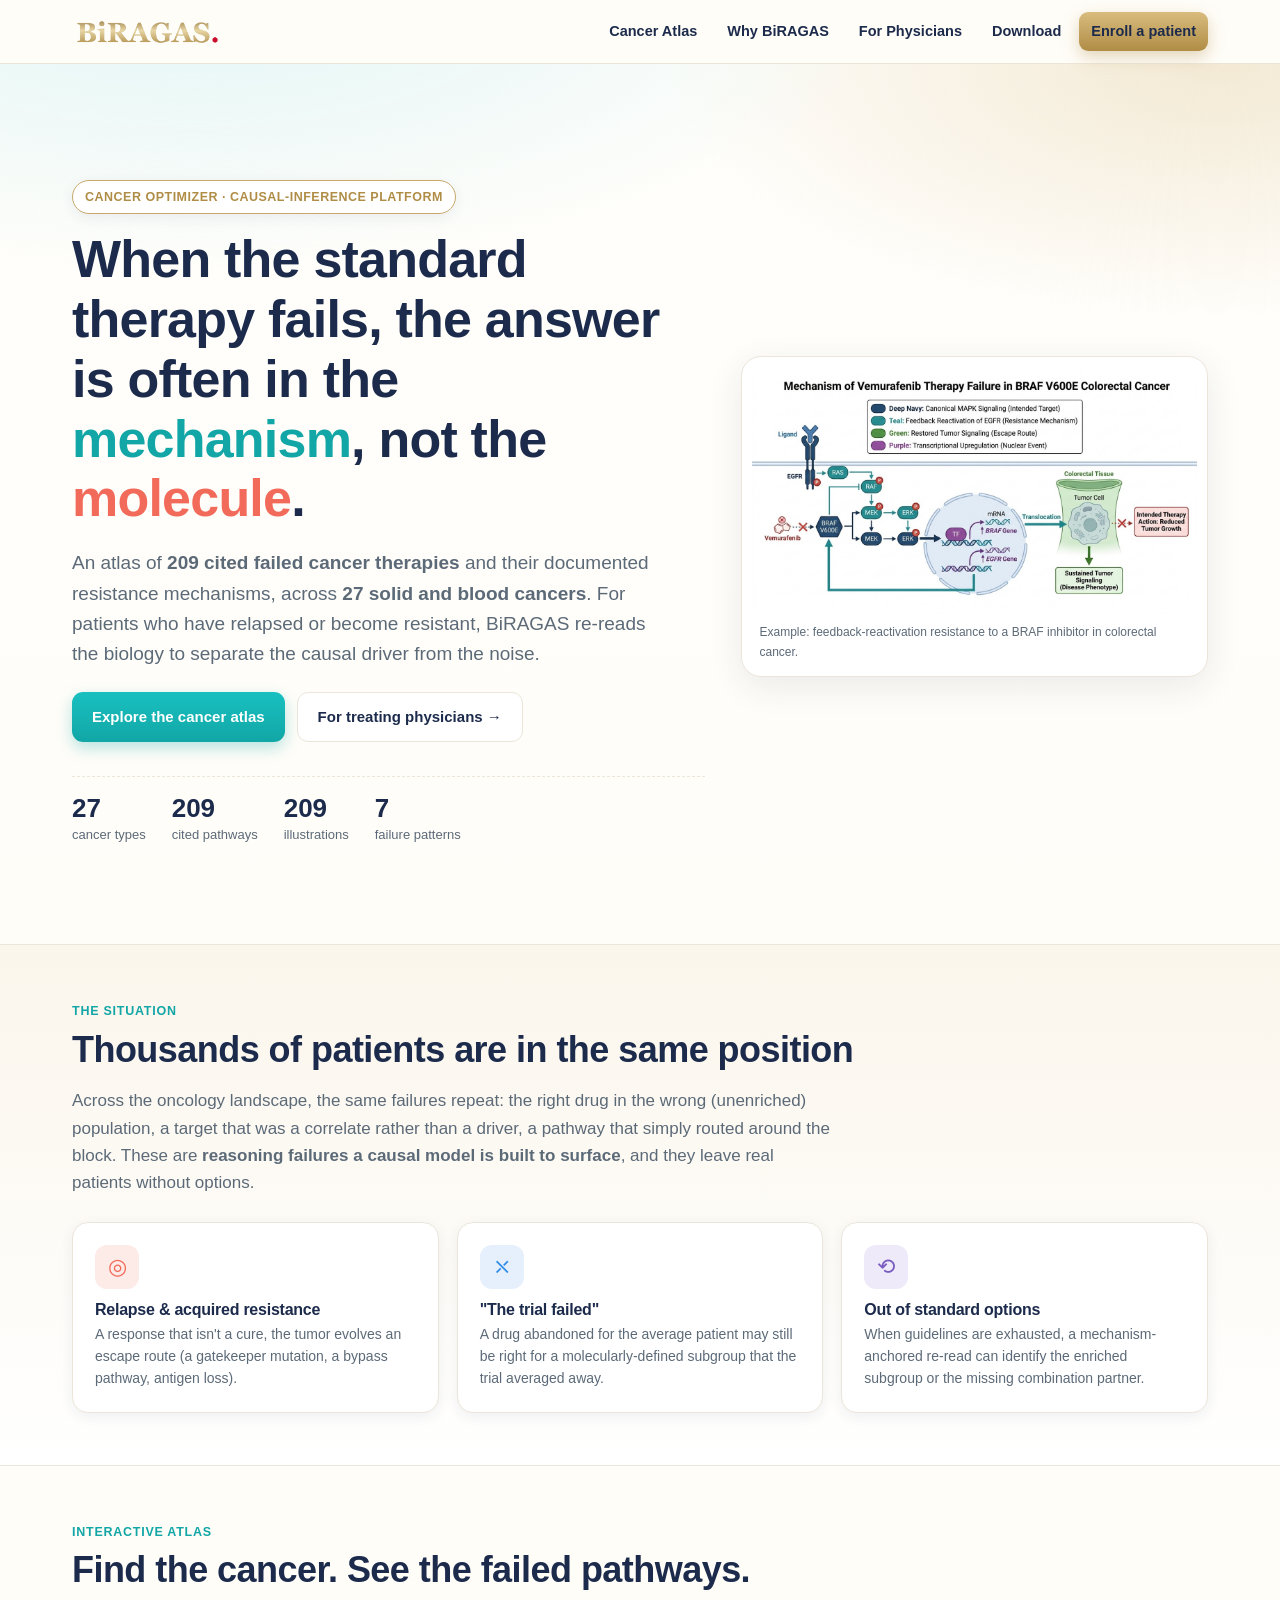
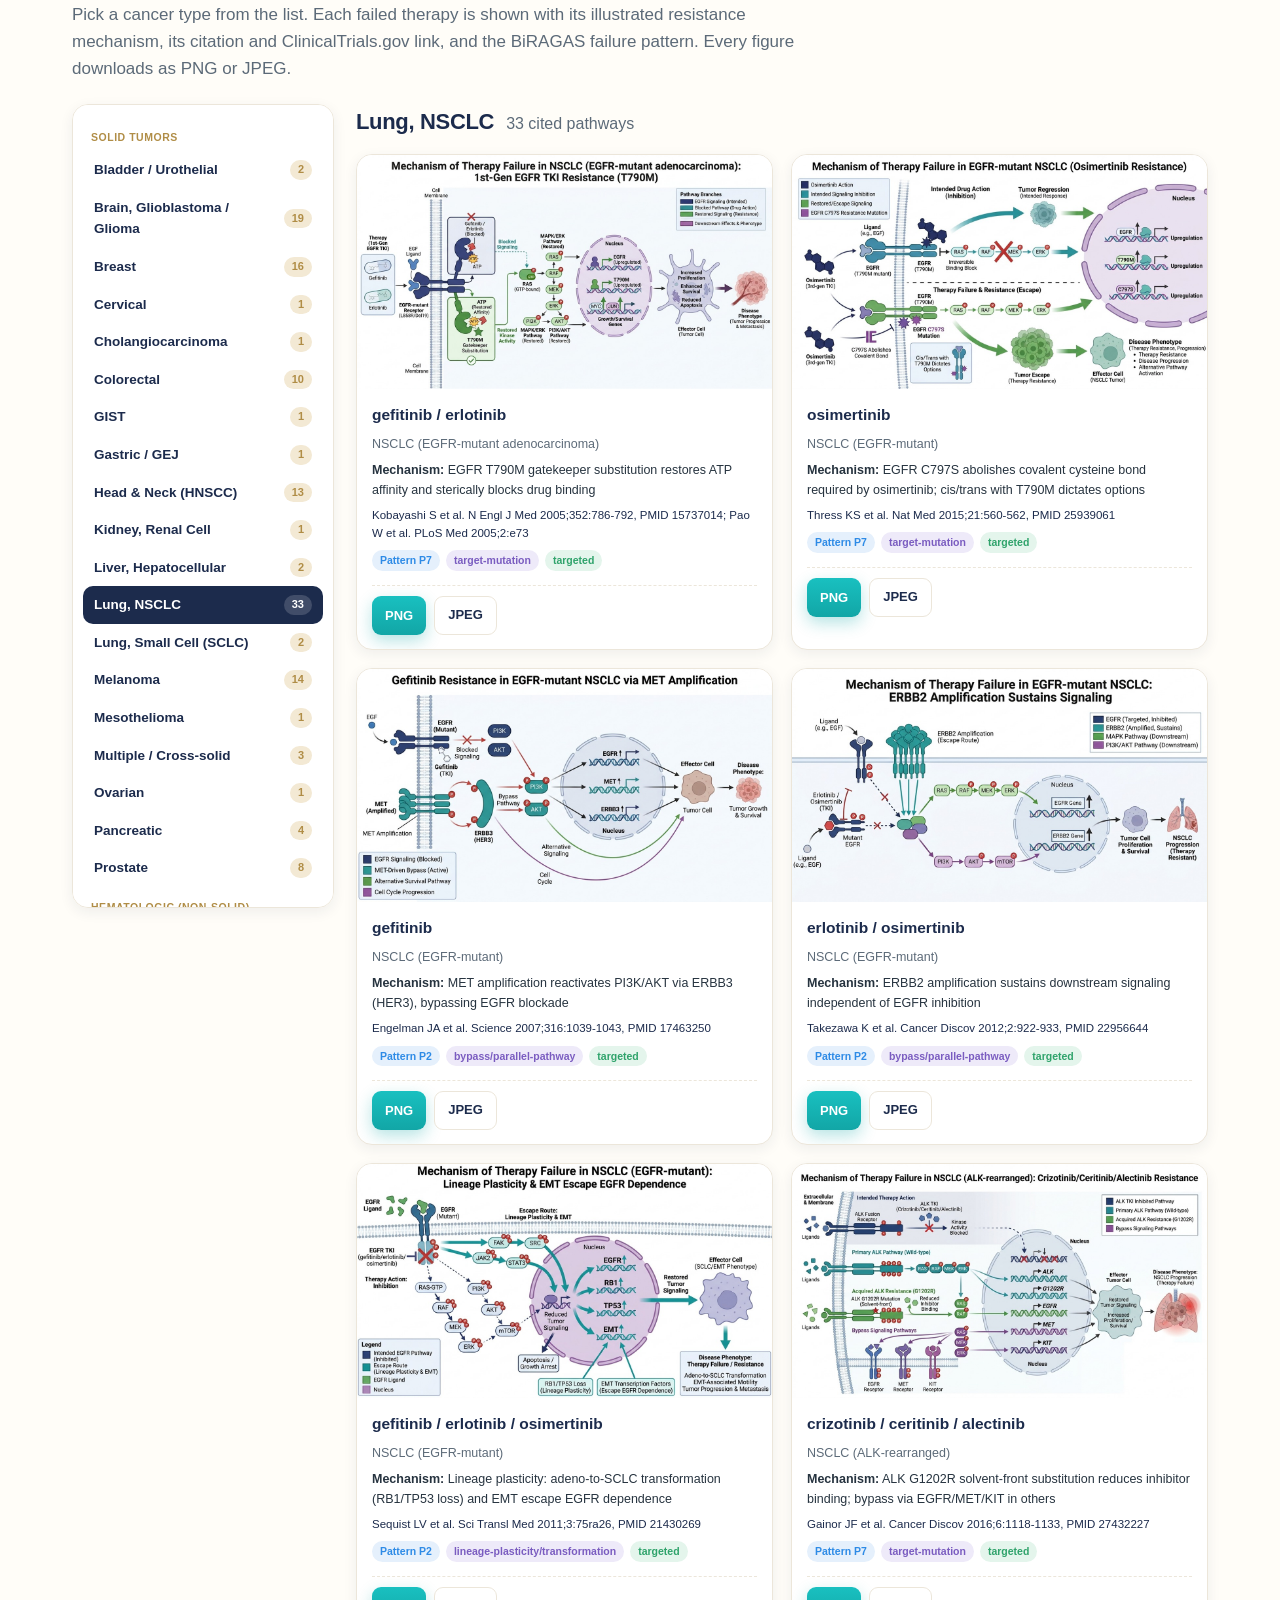
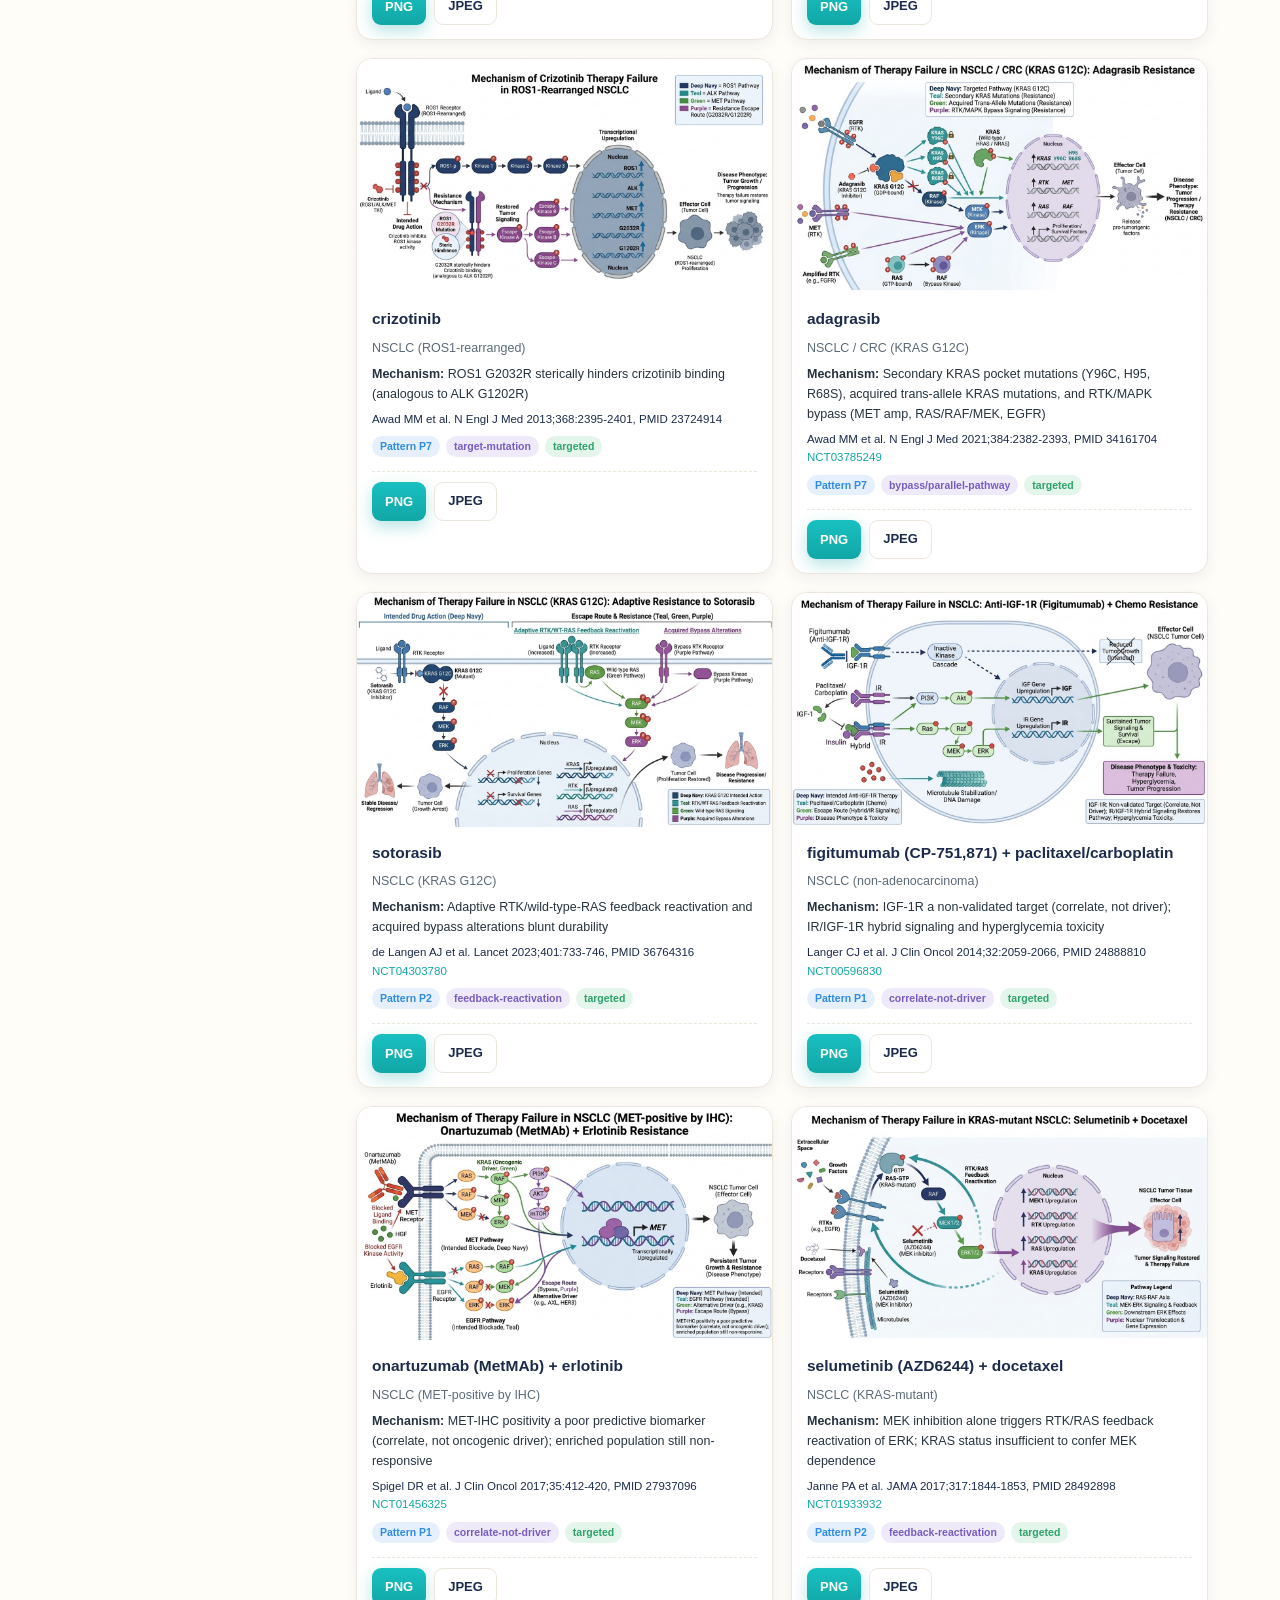
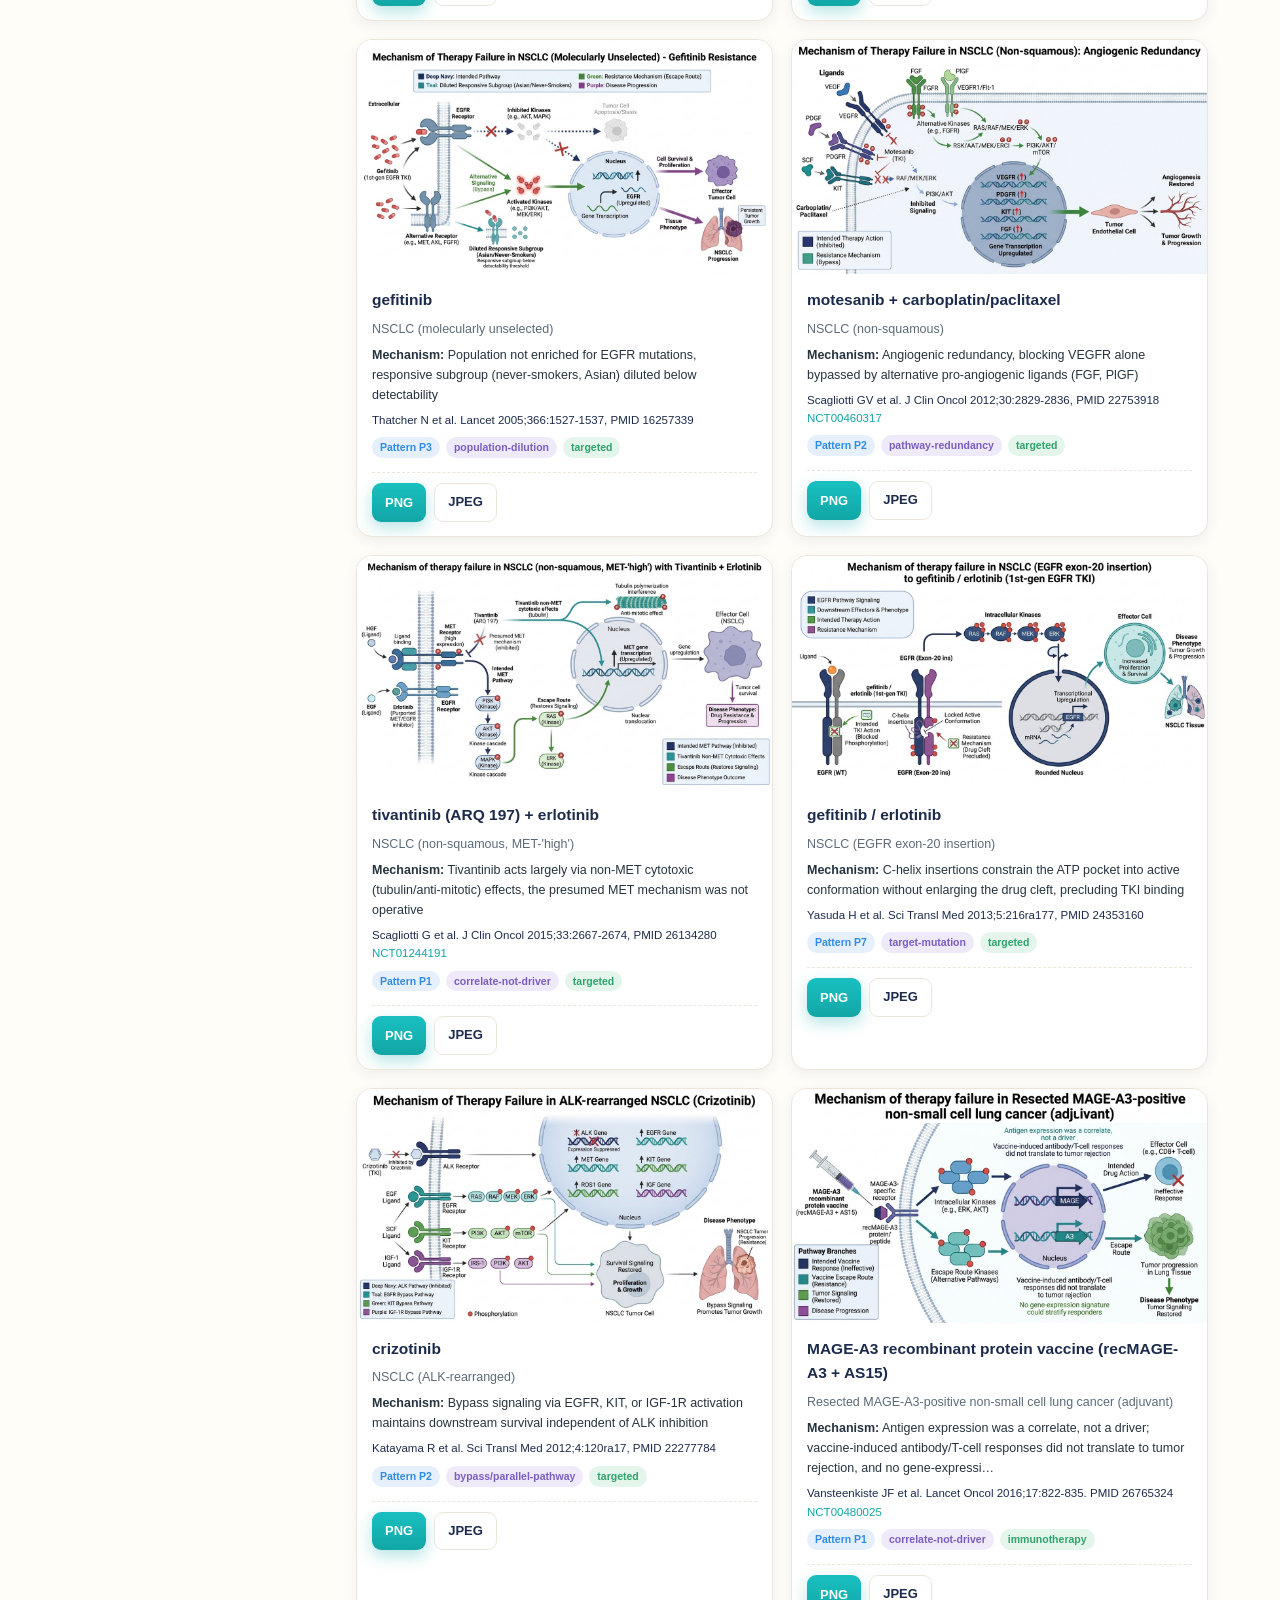
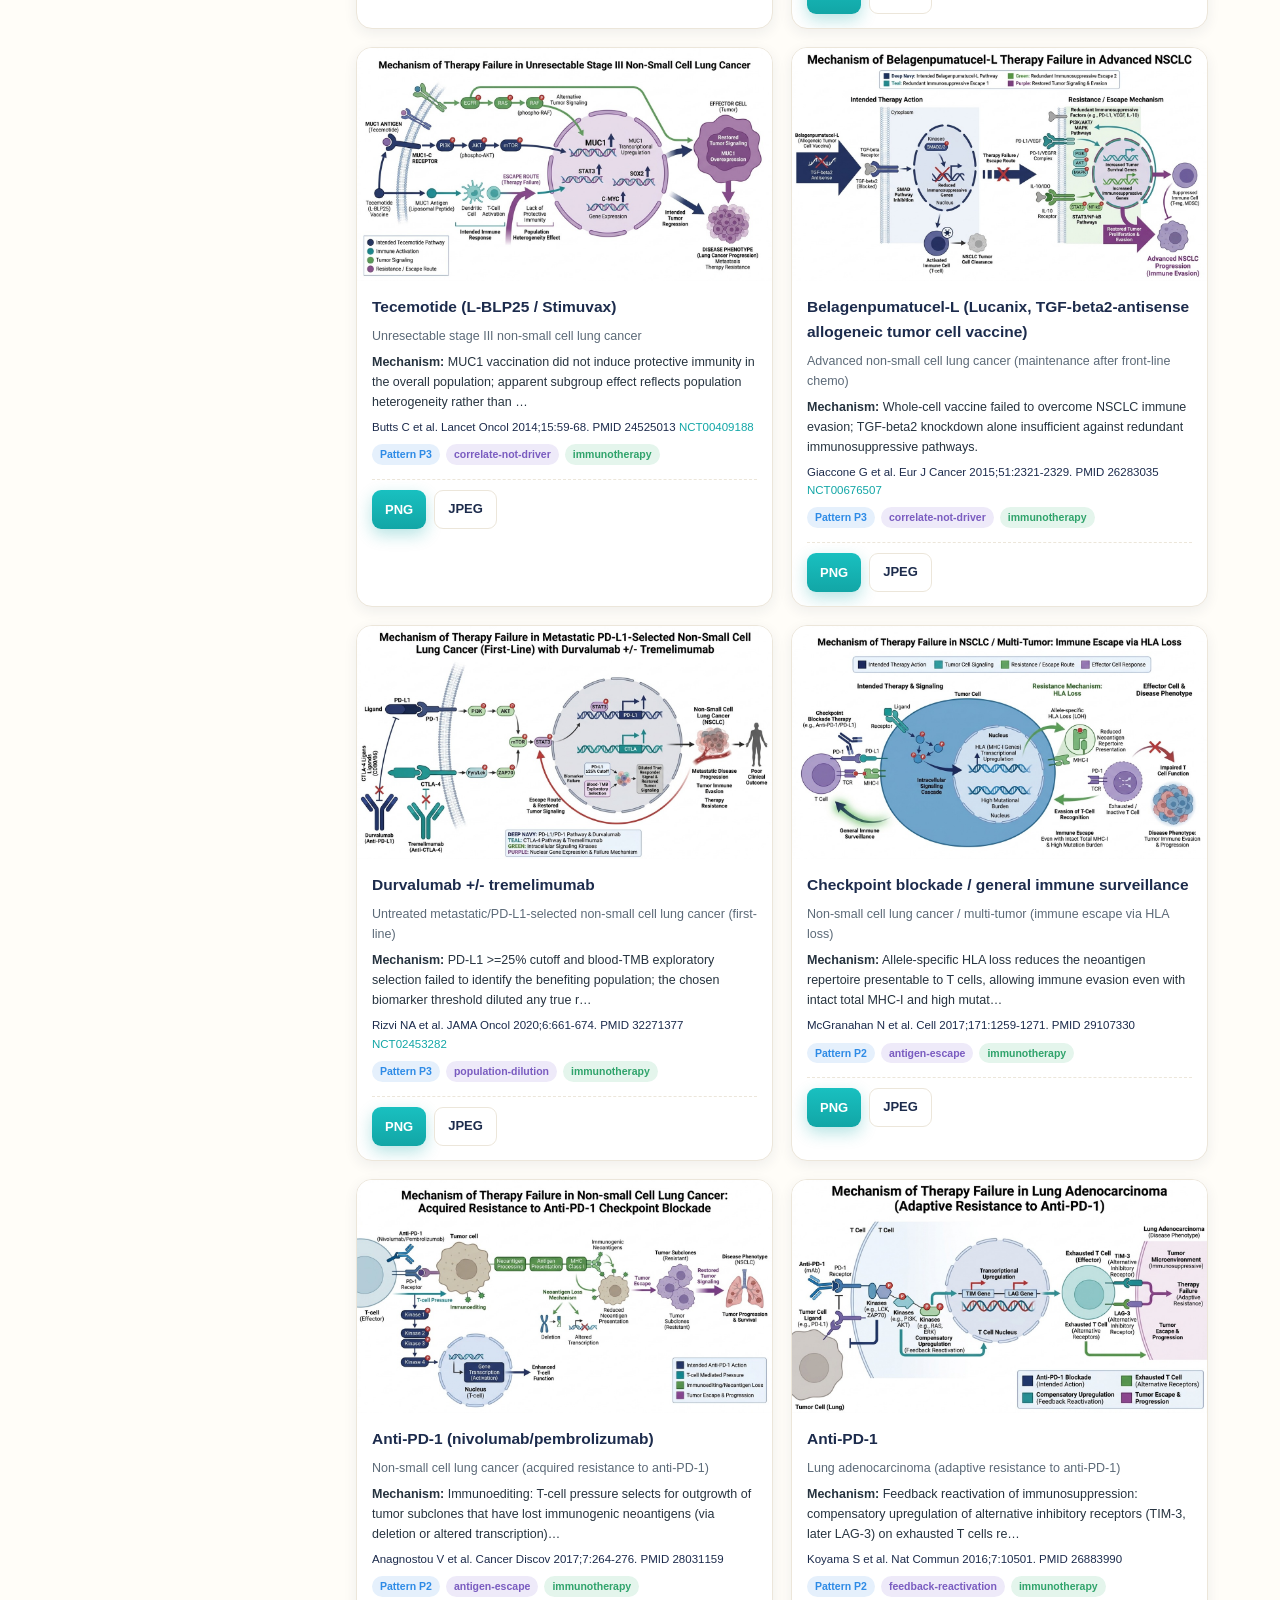
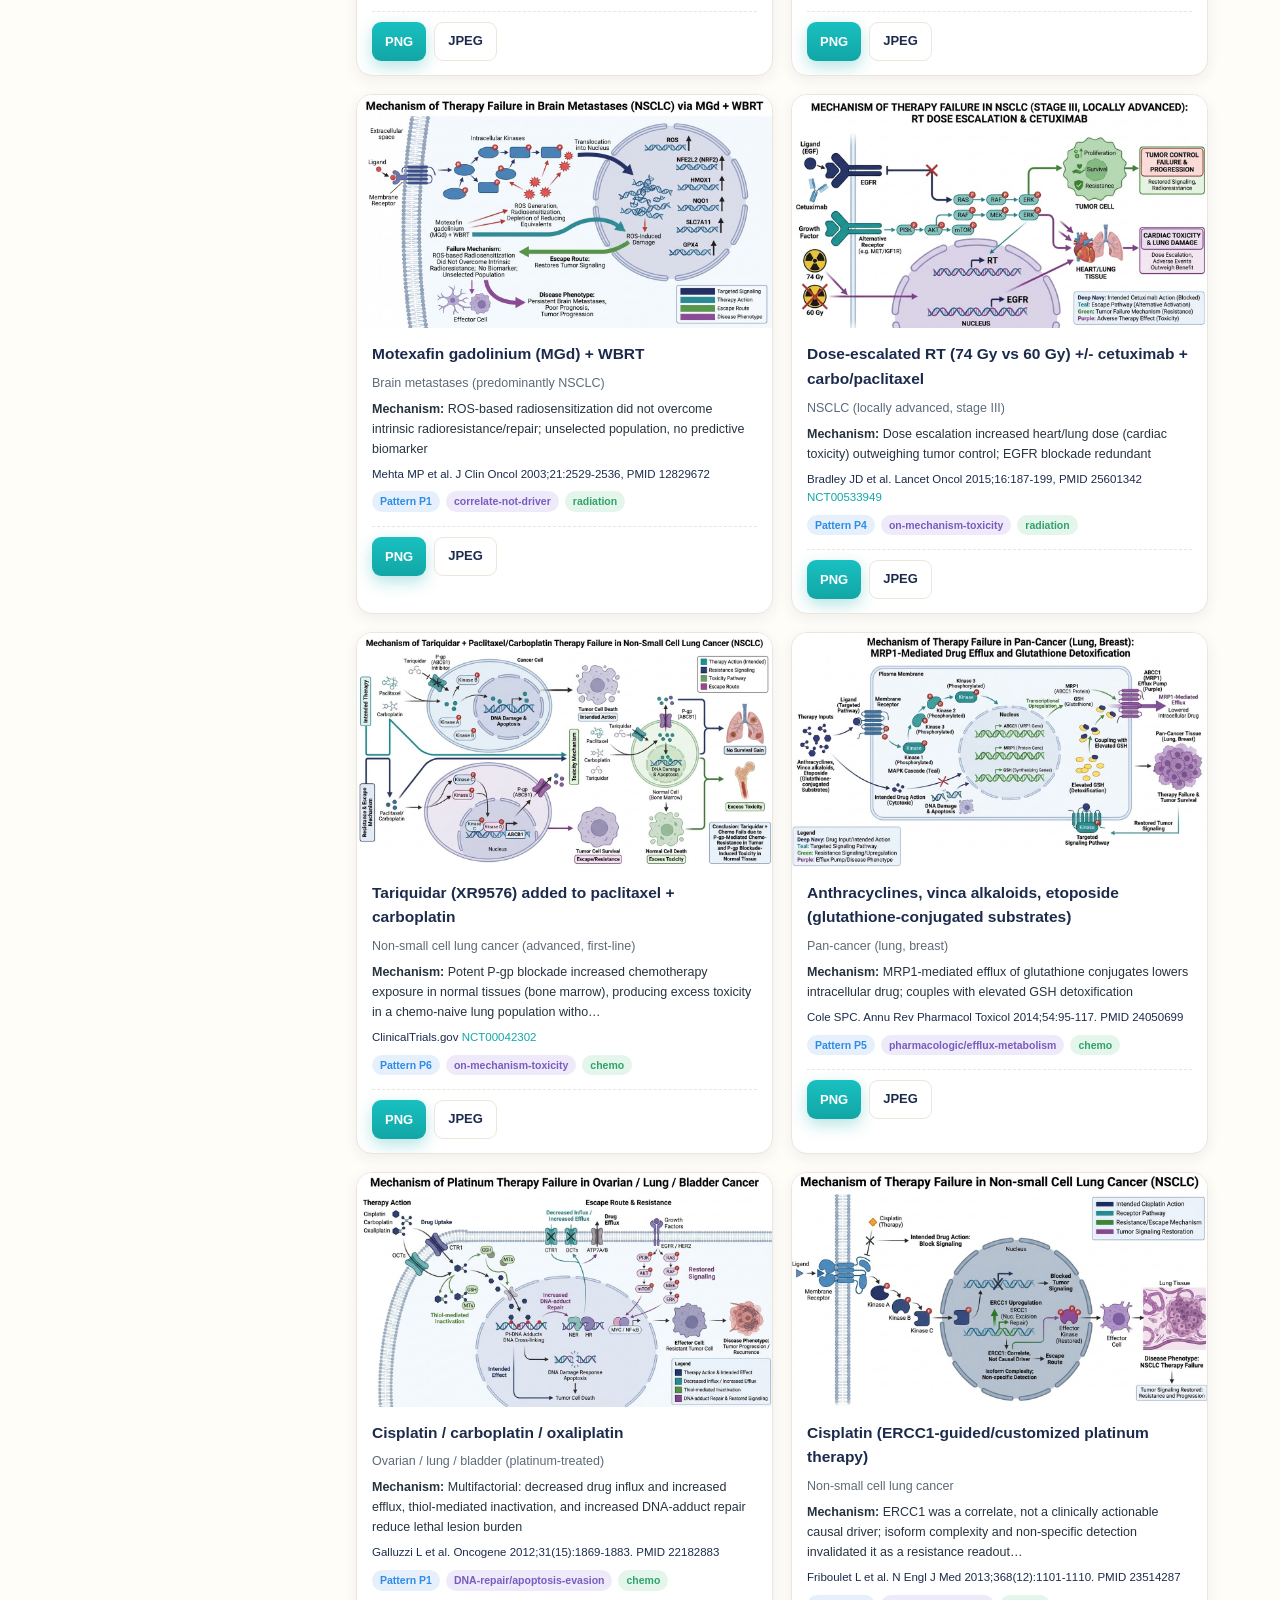
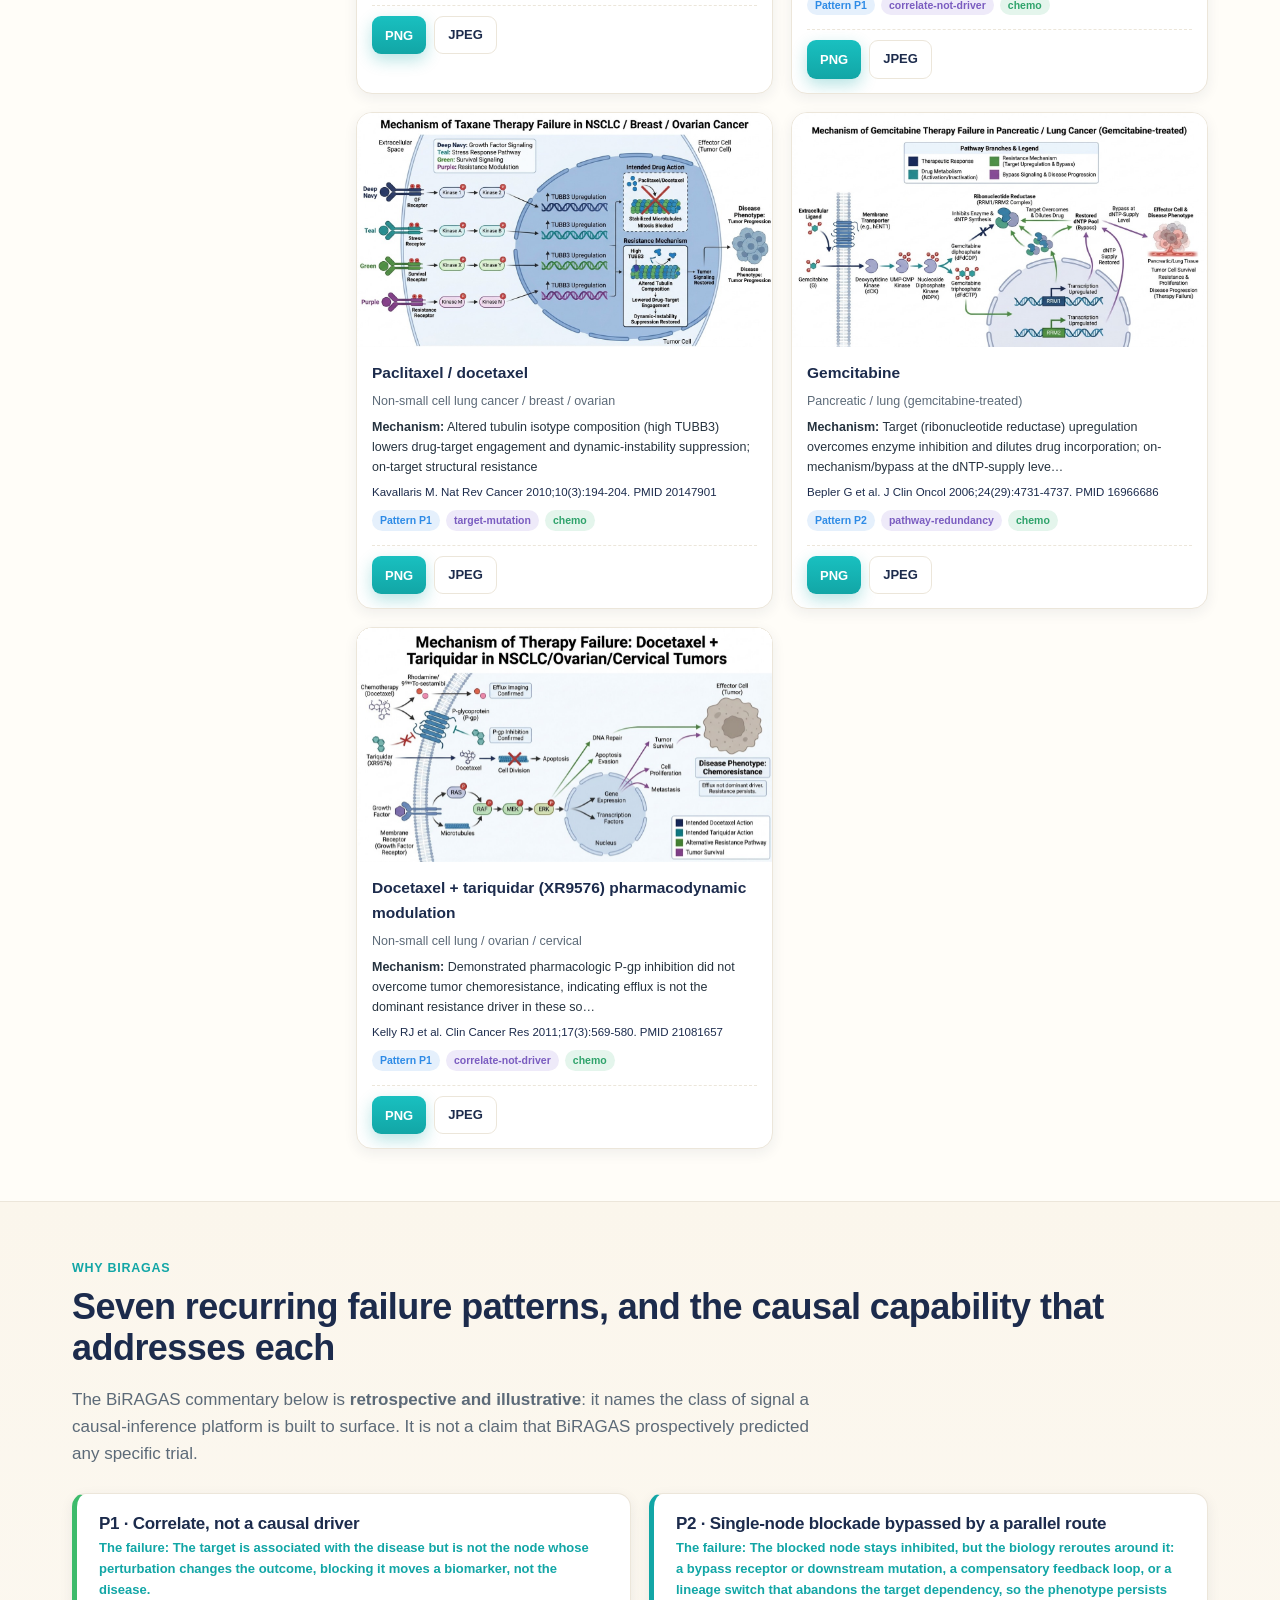
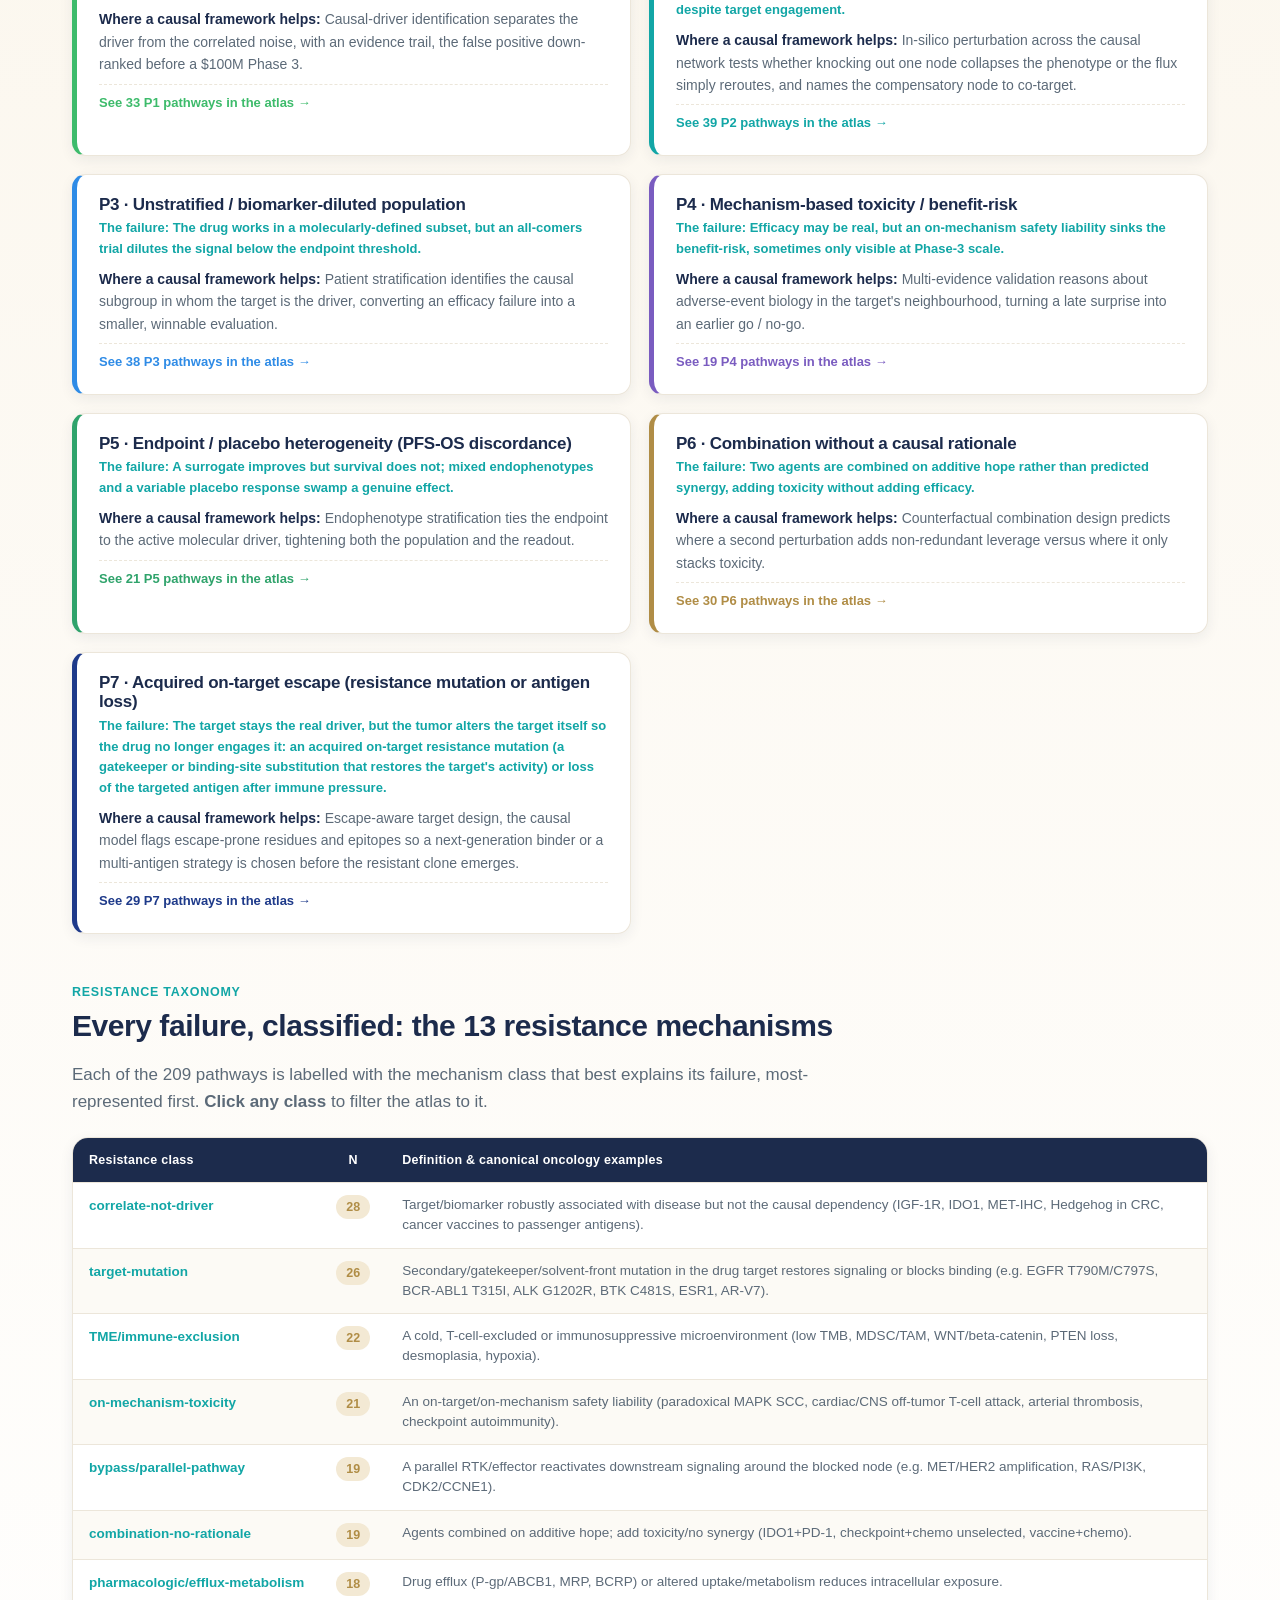
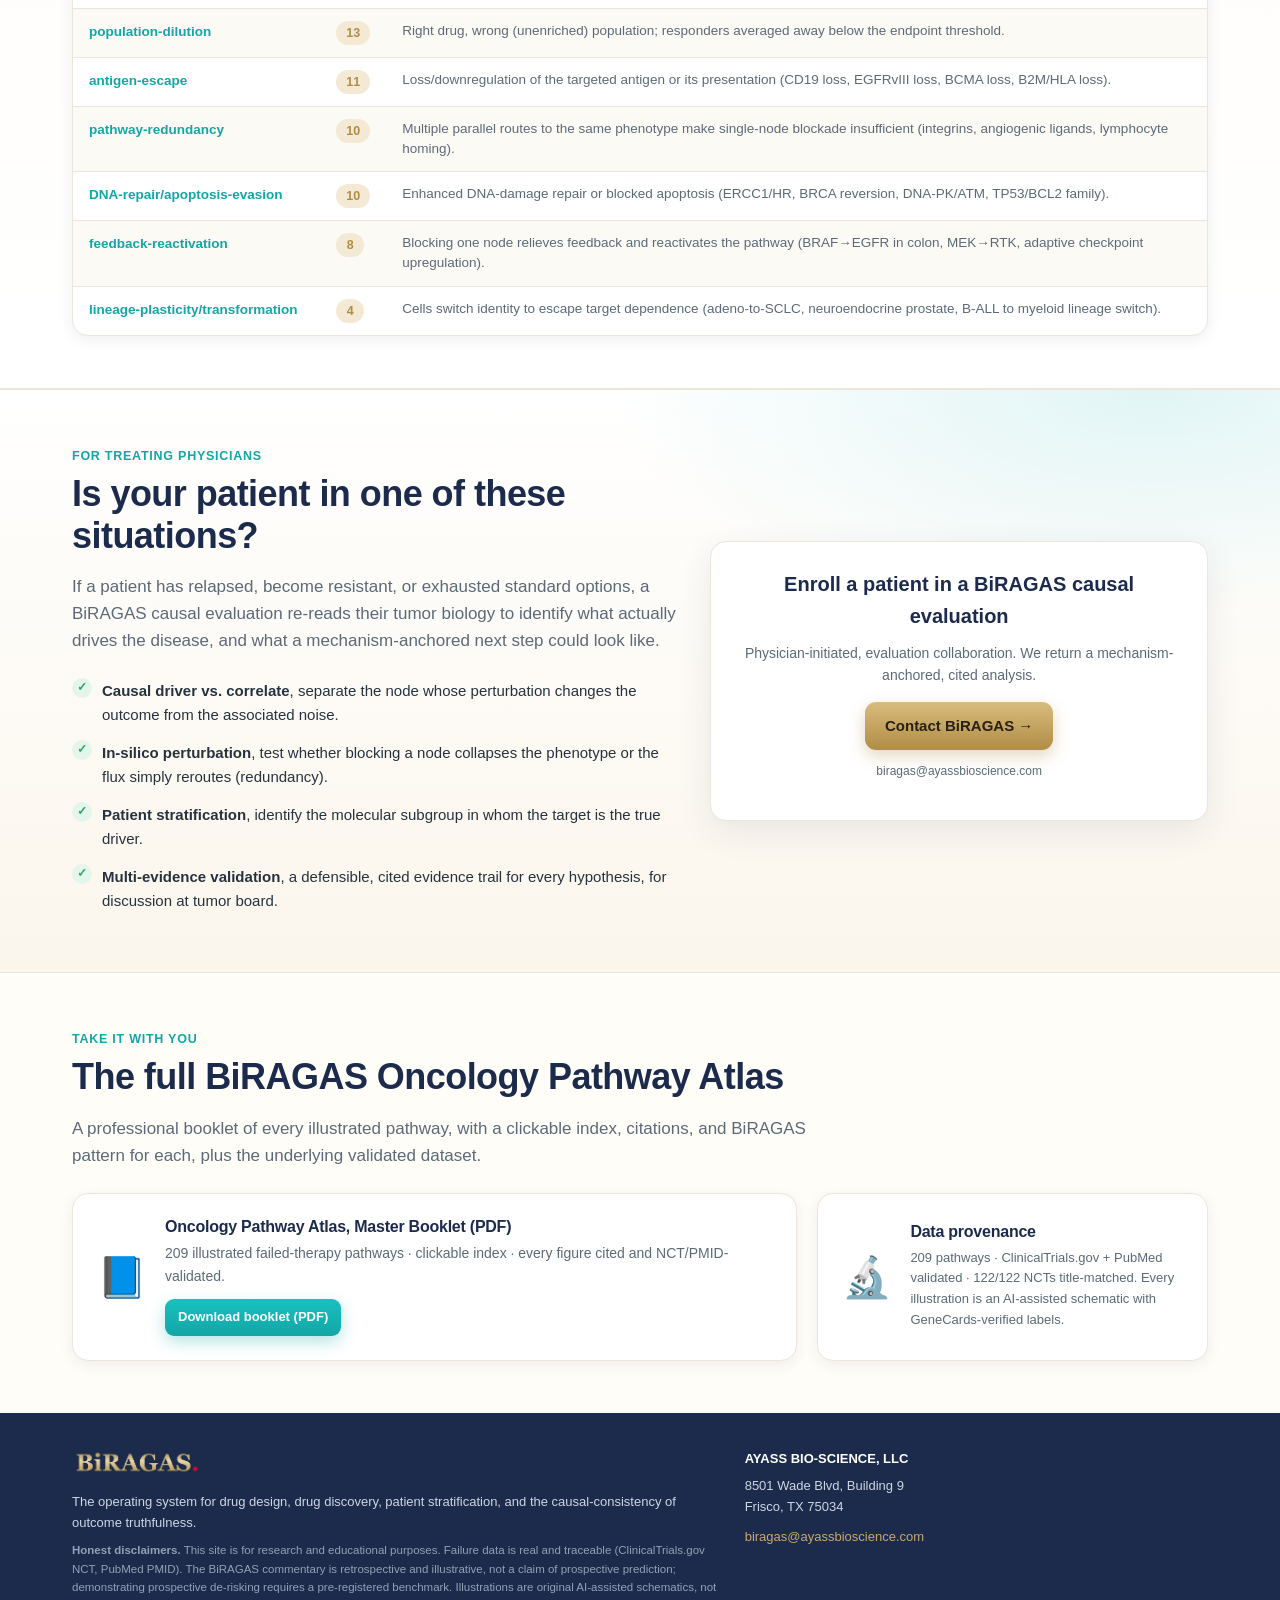
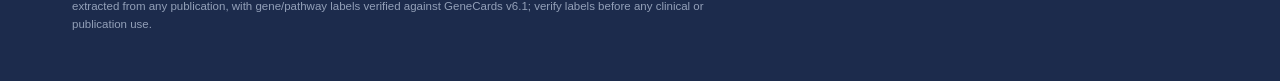
==== v2/index.html @ 274f6682 "v2: atlas copy 'on the left' -> 'from the list' (device-agnostic); v28 Co-Authored-By: Claude Opus 4" ====
<!doctype html>
<html lang="en">
<head>
<meta charset="utf-8">
<meta name="viewport" content="width=device-width, initial-scale=1">
<title>BiRAGAS Cancer Optimizer, Failed therapies, re-read by causal inference</title>
<meta name="description" content="An atlas of failed cancer therapies and their resistance mechanisms across 27 cancer types, and how the BiRAGAS causal-inference platform can help physicians re-read them for patients who have run out of options.">
<link rel="stylesheet" href="styles.css?v=28">
</head>
<body>

<header class="top">
  <div class="wrap">
    <a class="brand" href="#top" aria-label="BiRAGAS home">
      <img src="assets/biragas_wordmark_gold.png" alt="BiRAGAS">
    </a>
    <button class="navtoggle" id="navToggle" aria-label="Open menu" aria-expanded="false">☰</button>
    <nav class="links" id="navLinks">
      <a href="#atlas">Cancer Atlas</a>
      <a href="#why">Why BiRAGAS</a>
      <a href="#physicians">For Physicians</a>
      <a href="#download">Download</a>
      <a class="btn btn-gold btn-sm" href="#physicians">Enroll a patient</a>
    </nav>
  </div>
</header>

<a id="top"></a>
<section class="hero">
  <div class="wrap">
    <div>
      <span class="eyebrow">Cancer Optimizer · Causal-inference platform</span>
      <h1>When the standard therapy fails, the answer is often in the <span class="hl">mechanism</span>, not the <span class="hl2">molecule</span>.</h1>
      <p class="lead">An atlas of <b>209 cited failed cancer therapies</b> and their documented resistance mechanisms, across <b>27 solid and blood cancers</b>. For patients who have relapsed or become resistant, BiRAGAS re-reads the biology to separate the causal driver from the noise.</p>
      <div class="cta">
        <a class="btn btn-teal" href="#atlas">Explore the cancer atlas</a>
        <a class="btn btn-ghost" href="#physicians">For treating physicians →</a>
      </div>
      <div class="stats">
        <div class="s"><b>27</b><span>cancer types</span></div>
        <div class="s"><b>209</b><span>cited pathways</span></div>
        <div class="s"><b>209</b><span>illustrations</span></div>
        <div class="s"><b>7</b><span>failure patterns</span></div>
      </div>
    </div>
    <div class="art">
      <img id="heroFig" src="assets/figures/b11449d456b8.jpg" alt="Example resistance-mechanism figure">
      <div class="cap" id="heroCap">Example: feedback-reactivation resistance to a BRAF inhibitor in colorectal cancer.</div>
    </div>
  </div>
</section>

<section class="band">
  <div class="wrap">
    <span class="section-tag">The situation</span>
    <h2 class="title">Thousands of patients are in the same position</h2>
    <p class="lede">Across the oncology landscape, the same failures repeat: the right drug in the wrong (unenriched) population, a target that was a correlate rather than a driver, a pathway that simply routed around the block. These are <b>reasoning failures a causal model is built to surface</b>, and they leave real patients without options.</p>
    <div class="problem-grid">
      <div class="pcell"><div class="ic" style="background:var(--coral-soft);color:var(--coral)">◎</div><h4>Relapse & acquired resistance</h4><p style="color:var(--slate);font-size:14px;margin:0">A response that isn't a cure, the tumor evolves an escape route (a gatekeeper mutation, a bypass pathway, antigen loss).</p></div>
      <div class="pcell"><div class="ic" style="background:var(--sky-soft);color:var(--sky)">⤬</div><h4>"The trial failed"</h4><p style="color:var(--slate);font-size:14px;margin:0">A drug abandoned for the average patient may still be right for a molecularly-defined subgroup that the trial averaged away.</p></div>
      <div class="pcell"><div class="ic" style="background:var(--violet-soft);color:var(--violet)">⟲</div><h4>Out of standard options</h4><p style="color:var(--slate);font-size:14px;margin:0">When guidelines are exhausted, a mechanism-anchored re-read can identify the enriched subgroup or the missing combination partner.</p></div>
    </div>
  </div>
</section>

<section id="atlas">
  <div class="wrap">
    <div class="atlas-head">
      <div>
        <span class="section-tag">Interactive atlas</span>
        <h2 class="title">Find the cancer. See the failed pathways.</h2>
        <p class="lede" style="margin:0">Pick a cancer type from the list. Each failed therapy is shown with its illustrated resistance mechanism, its citation and ClinicalTrials.gov link, and the BiRAGAS failure pattern. Every figure downloads as PNG or JPEG.</p>
      </div>
    </div>
    <div class="atlas">
      <aside class="side" id="side"></aside>
      <div class="main-pane" id="main"></div>
    </div>
  </div>
</section>

<section id="why" class="band">
  <div class="wrap">
    <span class="section-tag">Why BiRAGAS</span>
    <h2 class="title">Seven recurring failure patterns, and the causal capability that addresses each</h2>
    <p class="lede">The BiRAGAS commentary below is <b>retrospective and illustrative</b>: it names the class of signal a causal-inference platform is built to surface. It is not a claim that BiRAGAS prospectively predicted any specific trial.</p>
    <div class="pattern-grid" id="patterns"></div>

    <div style="margin-top:44px">
      <span class="section-tag">Resistance taxonomy</span>
      <h2 class="title" style="font-size:clamp(22px,2.8vw,30px)">Every failure, classified: the 13 resistance mechanisms</h2>
      <p class="lede">Each of the 209 pathways is labelled with the mechanism class that best explains its failure, most-represented first. <b>Click any class</b> to filter the atlas to it.</p>
      <div class="tax-wrap">
        <table class="tax"><thead><tr><th>Resistance class</th><th>N</th><th>Definition &amp; canonical oncology examples</th></tr></thead>
          <tbody id="tax"></tbody>
        </table>
      </div>
    </div>
  </div>
</section>

<section id="physicians" class="cta-band">
  <div class="wrap cta-grid">
    <div>
      <span class="section-tag">For treating physicians</span>
      <h2 class="title">Is your patient in one of these situations?</h2>
      <p class="lede">If a patient has relapsed, become resistant, or exhausted standard options, a BiRAGAS causal evaluation re-reads their tumor biology to identify what actually drives the disease, and what a mechanism-anchored next step could look like.</p>
      <ul>
        <li><b>Causal driver vs. correlate</b>, separate the node whose perturbation changes the outcome from the associated noise.</li>
        <li><b>In-silico perturbation</b>, test whether blocking a node collapses the phenotype or the flux simply reroutes (redundancy).</li>
        <li><b>Patient stratification</b>, identify the molecular subgroup in whom the target is the true driver.</li>
        <li><b>Multi-evidence validation</b>, a defensible, cited evidence trail for every hypothesis, for discussion at tumor board.</li>
      </ul>
    </div>
    <div class="cta-box">
      <div class="big">Enroll a patient in a BiRAGAS causal evaluation</div>
      <p style="color:var(--slate);font-size:14px;margin:10px 0 16px">Physician-initiated, evaluation collaboration. We return a mechanism-anchored, cited analysis.</p>
      <a class="btn btn-gold" href="mailto:biragas@ayassbioscience.com?subject=BiRAGAS%20Causal%20Evaluation%20-%20Patient%20Referral">Contact BiRAGAS →</a>
      <p style="color:var(--slate);font-size:12px;margin-top:12px">biragas@ayassbioscience.com</p>
    </div>
  </div>
</section>

<section id="download">
  <div class="wrap">
    <span class="section-tag">Take it with you</span>
    <h2 class="title">The full BiRAGAS Oncology Pathway Atlas</h2>
    <p class="lede">A professional booklet of every illustrated pathway, with a clickable index, citations, and BiRAGAS pattern for each, plus the underlying validated dataset.</p>
    <div class="dl-grid">
      <div class="dl-card">
        <div class="ic">📘</div>
        <div>
          <h4 style="margin:0">Oncology Pathway Atlas, Master Booklet (PDF)</h4>
          <p style="color:var(--slate);font-size:14px;margin:6px 0 12px">209 illustrated failed-therapy pathways · clickable index · every figure cited and NCT/PMID-validated.</p>
          <a class="btn btn-teal btn-sm" href="assets/BiRAGAS_Oncology_Pathway_Atlas.pdf?v=28" download>Download booklet (PDF)</a>
        </div>
      </div>
      <div class="dl-card">
        <div class="ic">🔬</div>
        <div>
          <h4 style="margin:0">Data provenance</h4>
          <p style="color:var(--slate);font-size:13px;margin:6px 0 0">209 pathways · ClinicalTrials.gov + PubMed validated · 122/122 NCTs title-matched. Every illustration is an AI-assisted schematic with GeneCards-verified labels.</p>
        </div>
      </div>
    </div>
  </div>
</section>

<footer>
  <div class="wrap">
    <div>
      <a class="brand" href="#top"><img src="assets/biragas_wordmark_gold.png" alt="BiRAGAS" style="height:26px"></a>
      <p style="margin:10px 0 0">The operating system for drug design, drug discovery, patient stratification, and the causal-consistency of outcome truthfulness.</p>
      <p class="disc"><b>Honest disclaimers.</b> This site is for research and educational purposes. Failure data is real and traceable (ClinicalTrials.gov NCT, PubMed PMID). The BiRAGAS commentary is retrospective and illustrative, not a claim of prospective prediction; demonstrating prospective de-risking requires a pre-registered benchmark. Illustrations are original AI-assisted schematics, not extracted from any publication, with gene/pathway labels verified against GeneCards v6.1; verify labels before any clinical or publication use.</p>
    </div>
    <div>
      <p style="color:#fff;font-weight:700;margin:0 0 6px">AYASS BIO-SCIENCE, LLC</p>
      <p style="margin:0">8501 Wade Blvd, Building 9<br>Frisco, TX 75034</p>
      <p style="margin:10px 0 0"><a href="mailto:biragas@ayassbioscience.com">biragas@ayassbioscience.com</a></p>
    </div>
  </div>
</footer>

<div id="toast" class="toast hidden"></div>
<script src="app.js?v=28"></script>
</body>
</html>
---- v2/styles.css ----
/* BiRAGAS Cancer Optimizer v2 - bright, physician & patient facing */
:root{
  --gold:#C9A96A; --gold-deep:#B08D46; --gold-soft:#F3E9D4; --red:#E23A48;
  --navy:#1C2B4C; --ink:#26333f; --slate:#5c6a78; --line:#ece6da;
  --bg:#FFFDF8; --card:#ffffff; --cream:#FBF6EC;
  --teal:#12A6A6; --teal-soft:#E1F5F5; --coral:#F26A5A; --coral-soft:#FDEBE7;
  --violet:#7A5CC0; --violet-soft:#EEEAF9; --green:#2FA36B; --green-soft:#E4F5EC;
  --sky:#2E8BE6; --sky-soft:#E5F0FC;
  --shadow:0 10px 34px rgba(28,43,76,.09); --shadow-sm:0 4px 14px rgba(28,43,76,.07);
  --radius:16px;
}
*{box-sizing:border-box}
html{scroll-behavior:smooth}
body{margin:0;font-family:-apple-system,BlinkMacSystemFont,"Segoe UI",Inter,Roboto,Helvetica,Arial,sans-serif;
  color:var(--ink);background:var(--bg);line-height:1.6;-webkit-font-smoothing:antialiased}
a{color:var(--teal);text-decoration:none} a:hover{text-decoration:underline}
h1,h2,h3,h4{color:var(--navy);line-height:1.15;margin:.2em 0;letter-spacing:-.015em}
img{max-width:100%}
.wrap{max-width:1180px;margin:0 auto;padding:0 22px}
.btn{display:inline-flex;align-items:center;gap:8px;border:none;border-radius:11px;padding:12px 20px;font-weight:700;
  font-size:15px;cursor:pointer;text-decoration:none;transition:.15s}
.btn:hover{text-decoration:none;transform:translateY(-1px)}
.btn-gold{background:linear-gradient(180deg,#D9BC7E,var(--gold-deep));color:#2a2110;box-shadow:0 6px 16px rgba(176,141,70,.35)}
.btn-teal{background:linear-gradient(180deg,#19c0c0,var(--teal));color:#fff;box-shadow:0 6px 16px rgba(18,166,166,.3)}
.btn-ghost{background:#fff;border:1.5px solid var(--line);color:var(--navy)}
.btn-ghost:hover{border-color:var(--gold)}
.btn-sm{padding:8px 13px;font-size:13px;border-radius:9px}

/* header */
header.top{position:sticky;top:0;z-index:50;background:rgba(255,253,248,.92);backdrop-filter:blur(10px);
  border-bottom:1px solid var(--line)}
.top .wrap{display:flex;align-items:center;justify-content:space-between;gap:18px;padding:12px 22px}
.brand{display:inline-flex;align-items:flex-end;gap:3px}
.brand img{height:30px;display:block}
.brand .dot{width:9px;height:9px;border-radius:50%;background:var(--red);margin-bottom:5px}
nav.links{display:flex;align-items:center;gap:6px;flex-wrap:wrap}
nav.links a{color:var(--navy);font-size:14.5px;font-weight:600;padding:8px 12px;border-radius:9px}
nav.links a:hover{background:var(--gold-soft);text-decoration:none}
.navtoggle{display:none;align-items:center;justify-content:center;width:44px;height:44px;flex:0 0 auto;
  background:#fff;border:1.5px solid var(--line);border-radius:11px;color:var(--navy);font-size:22px;line-height:1;cursor:pointer}
.navtoggle:hover{border-color:var(--gold)}
/* keep sticky header from covering anchored sections */
section[id],a#top,#main{scroll-margin-top:80px}

/* hero */
.hero{position:relative;overflow:hidden;
  background:radial-gradient(1200px 500px at 15% -10%,var(--teal-soft),transparent 60%),
             radial-gradient(1000px 460px at 95% 0%,var(--gold-soft),transparent 55%),
             linear-gradient(180deg,#FFFEFB,var(--bg))}
.hero .wrap{padding:64px 22px 40px;display:grid;grid-template-columns:1.15fr .85fr;gap:36px;align-items:center}
.hero .eyebrow{display:inline-block;background:#fff;border:1px solid var(--gold);color:var(--gold-deep);
  font-weight:700;font-size:12.5px;letter-spacing:.04em;text-transform:uppercase;padding:6px 12px;border-radius:999px;box-shadow:var(--shadow-sm)}
.hero h1{font-size:clamp(32px,4.6vw,52px);margin:16px 0 10px}
.hero h1 .hl{color:var(--teal)} .hero h1 .hl2{color:var(--coral)}
.hero p.lead{font-size:19px;color:var(--slate);max-width:600px}
.hero .cta{display:flex;gap:12px;flex-wrap:wrap;margin-top:22px}
.hero .art{background:#fff;border-radius:20px;box-shadow:var(--shadow);border:1px solid var(--line);padding:10px}
.hero .art img{border-radius:14px;display:block}
.hero .art .cap{font-size:12px;color:var(--slate);padding:8px 8px 4px}
.stats{display:flex;flex-wrap:wrap;gap:26px;margin-top:34px;padding:18px 0 6px;border-top:1px dashed var(--line)}
.stats .s b{font-size:26px;color:var(--navy);display:block;line-height:1}
.stats .s span{font-size:13px;color:var(--slate)}

/* generic section */
section{padding:52px 0}
.section-tag{color:var(--teal);font-weight:800;letter-spacing:.06em;text-transform:uppercase;font-size:12.5px}
h2.title{font-size:clamp(26px,3.4vw,36px);margin:6px 0 10px}
.lede{font-size:17px;color:var(--slate);max-width:760px}

/* problem band */
.band{background:linear-gradient(180deg,var(--cream),#fff);border-top:1px solid var(--line);border-bottom:1px solid var(--line)}
.problem-grid{display:grid;grid-template-columns:repeat(3,1fr);gap:18px;margin-top:26px}
.pcell{background:#fff;border:1px solid var(--line);border-radius:var(--radius);padding:22px;box-shadow:var(--shadow-sm)}
.pcell .ic{width:44px;height:44px;border-radius:12px;display:grid;place-items:center;font-size:22px;margin-bottom:12px}

/* ATLAS */
.atlas-head{display:flex;justify-content:space-between;align-items:flex-end;gap:16px;flex-wrap:wrap}
.searchbox{display:flex;align-items:center;gap:8px;background:#fff;border:1.5px solid var(--line);border-radius:12px;padding:8px 12px;min-width:240px}
.searchbox input{border:none;outline:none;font-size:14.5px;width:100%;background:transparent;color:var(--ink)}
.atlas{display:grid;grid-template-columns:262px 1fr;gap:22px;margin-top:22px;align-items:start}
.side{position:sticky;top:76px;max-height:calc(100vh - 96px);overflow-y:auto;background:#fff;border:1px solid var(--line);
  border-radius:var(--radius);padding:12px 10px;box-shadow:var(--shadow-sm)}
.side .gt{font-size:10.5px;font-weight:800;letter-spacing:.05em;text-transform:uppercase;color:var(--gold-deep);margin:12px 8px 5px}
.cat{display:flex;justify-content:space-between;align-items:center;gap:8px;padding:8px 11px;border-radius:10px;cursor:pointer;
  font-size:13.5px;color:var(--navy);font-weight:600}
.cat:hover{background:var(--teal-soft)}
.cat.on{background:var(--navy);color:#fff}
.cat .n{font-size:11px;background:var(--gold-soft);color:var(--gold-deep);border-radius:999px;padding:1px 8px;font-weight:700}
.cat.on .n{background:#ffffff2a;color:#fff}
.main-pane .cat-title{display:flex;align-items:baseline;gap:12px;margin-bottom:4px}
.main-pane .cat-title h3{font-size:22px}
.grid{display:grid;grid-template-columns:repeat(auto-fill,minmax(300px,1fr));gap:18px;margin-top:16px}
.fig{background:#fff;border:1px solid var(--line);border-radius:var(--radius);overflow:hidden;box-shadow:var(--shadow-sm);display:flex;flex-direction:column}
.fig .imgbx{position:relative;background:#fbfaf6;cursor:zoom-in}
.fig .imgbx img{width:100%;display:block;aspect-ratio:16/9;object-fit:cover}
.fig .noimg{aspect-ratio:16/9;display:grid;place-items:center;color:var(--slate);font-size:13px;background:var(--cream)}
.fig .body{padding:14px 15px;display:flex;flex-direction:column;gap:6px;flex:1}
.fig .drug{font-weight:800;color:var(--navy);font-size:15.5px}
.fig .ct{font-size:12.5px;color:var(--slate)}
.fig .mech{font-size:12.5px;color:var(--ink)}
.fig .cite{font-size:11.5px;color:var(--navy)}
.fig .tags{display:flex;flex-wrap:wrap;gap:6px;margin-top:2px}
.tag{font-size:10.5px;font-weight:700;padding:2px 8px;border-radius:999px}
.tag.pat{background:var(--sky-soft);color:var(--sky)}
.tag.cls{background:var(--violet-soft);color:var(--violet)}
.tag.mod{background:var(--green-soft);color:var(--green)}
.fig .dl{display:flex;gap:8px;margin-top:8px;padding-top:10px;border-top:1px dashed var(--line)}

/* why BiRAGAS patterns */
.pattern-grid{display:grid;grid-template-columns:repeat(2,1fr);gap:18px;margin-top:26px}
.pat-card{background:#fff;border:1px solid var(--line);border-left:5px solid var(--teal);border-radius:14px;padding:20px 22px;box-shadow:var(--shadow-sm)}
.pat-card h4{font-size:17px;margin:0 0 4px}
.pat-card .fail{color:var(--teal);font-weight:700;font-size:13px}
.pat-card .fix{color:var(--slate);font-size:14px;margin-top:8px}
.pat-card .fix b{color:var(--navy)}

/* physician CTA */
.cta-band{background:radial-gradient(900px 380px at 90% 0,var(--teal-soft),transparent 60%),linear-gradient(180deg,#fff,var(--cream));
  border-top:1px solid var(--line);border-bottom:1px solid var(--line)}
.cta-grid{display:grid;grid-template-columns:1.1fr .9fr;gap:30px;align-items:center}
.cta-grid ul{list-style:none;padding:0;margin:14px 0 0}
.cta-grid li{padding:7px 0 7px 30px;position:relative;color:var(--ink);font-size:15px}
.cta-grid li::before{content:"✓";position:absolute;left:0;top:6px;width:20px;height:20px;border-radius:50%;background:var(--green-soft);
  color:var(--green);font-weight:800;font-size:12px;display:grid;place-items:center}
.cta-box{background:#fff;border:1px solid var(--line);border-radius:var(--radius);padding:26px;box-shadow:var(--shadow);text-align:center}
.cta-box .big{font-size:20px;color:var(--navy);font-weight:800}

/* downloads */
.dl-grid{display:grid;grid-template-columns:1.3fr .7fr;gap:20px;margin-top:24px}
.dl-card{background:#fff;border:1px solid var(--line);border-radius:var(--radius);padding:24px;box-shadow:var(--shadow-sm);display:flex;gap:18px;align-items:center}
.dl-card .ic{font-size:40px}

/* footer */
footer{background:var(--navy);color:#cdd6e4;padding:36px 0;font-size:13px}
footer a{color:var(--gold)}
footer .wrap{display:grid;grid-template-columns:1.4fr 1fr;gap:24px}
footer .disc{font-size:11.5px;color:#93a0b8;line-height:1.6;margin-top:8px}

/* lightbox */
.lb{position:fixed;inset:0;background:rgba(16,22,34,.9);display:grid;place-items:center;z-index:90;padding:22px}
.lb img{max-width:96vw;max-height:88vh;border-radius:10px;box-shadow:0 20px 60px rgba(0,0,0,.5)}
.lb .cap{color:#fff;text-align:center;margin-top:12px;max-width:800px}
.lb .x{position:absolute;top:18px;right:22px;color:#fff;font-size:30px;cursor:pointer}
.lb .lbdl{display:flex;gap:10px;justify-content:center;margin-top:12px}

.toast{position:fixed;bottom:22px;left:50%;transform:translateX(-50%);background:var(--navy);color:#fff;padding:11px 18px;
  border-radius:11px;font-size:14px;z-index:95;box-shadow:var(--shadow)}
.hidden{display:none!important}

@media(max-width:960px){
  .hero .wrap{grid-template-columns:1fr} .hero .art{max-width:520px;margin:0 auto}
  .atlas{grid-template-columns:1fr}
  .side{position:static;max-height:46vh;overflow-y:auto}
  .problem-grid,.pattern-grid,.cta-grid,.dl-grid,footer .wrap{grid-template-columns:1fr}
}

/* mobile banner: prominent logo + hamburger drawer, page scrolls underneath */
@media(max-width:820px){
  .brand img{height:34px}
  .navtoggle{display:inline-flex}
  nav.links{position:absolute;top:100%;left:0;right:0;flex-direction:column;align-items:stretch;gap:4px;
    background:#FFFDF8;border-bottom:1px solid var(--line);
    padding:10px 16px 16px;box-shadow:var(--shadow);display:none}
  nav.links.open{display:flex}
  nav.links a{font-size:16px;padding:13px 12px;border-radius:10px}
  nav.links a.btn{justify-content:center;margin-top:6px;padding:14px}
}
@media(max-width:640px){
  .wrap{padding:0 16px}
  .top .wrap{padding:10px 16px}
  section{padding:38px 0}
  .hero .wrap{padding:32px 16px 26px;gap:22px}
  .hero p.lead{font-size:16px}
  .stats{gap:14px 24px;margin-top:22px}
  .stats .s b{font-size:22px}
  .pcell,.pat-card,.cta-box,.dl-card{padding:18px}
  .dl-card{flex-direction:column;text-align:center;gap:12px}
  .grid{grid-template-columns:1fr;gap:14px}
  .main-pane .cat-title{flex-wrap:wrap}
  .cat-title .backall{margin-left:0}
  .lb{padding:12px} .lb .x{top:10px;right:14px}
}

/* resistance taxonomy table */
.tax-wrap{overflow-x:auto;margin-top:22px;border:1px solid var(--line);border-radius:var(--radius);box-shadow:var(--shadow-sm);background:#fff}
table.tax{width:100%;border-collapse:collapse;font-size:13.5px;min-width:660px}
table.tax thead th{background:var(--navy);color:#fff;text-align:left;padding:12px 16px;font-size:12.5px;font-weight:700;letter-spacing:.02em}
table.tax thead th:nth-child(2){text-align:center;width:60px}
table.tax tbody td{padding:12px 16px;border-top:1px solid var(--line);vertical-align:top}
table.tax tbody tr:nth-child(even){background:#fcfaf5}
table.tax tbody tr:hover{background:var(--teal-soft)}
.tax .cls{font-weight:800;color:var(--navy);white-space:nowrap}
.tax .n{display:inline-block;min-width:28px;text-align:center;background:var(--gold-soft);color:var(--gold-deep);font-weight:800;border-radius:999px;padding:2px 10px;font-size:12.5px}
.tax .def{color:var(--slate);line-height:1.5}
.tax .cls-link{background:none;border:none;padding:0;font:inherit;font-weight:800;color:var(--teal);cursor:pointer;text-align:left;white-space:nowrap;border-bottom:1.5px dashed transparent}
.tax .cls-link:hover{color:var(--navy);border-bottom-color:var(--gold)}
.pat-filter{background:none;border:none;padding:8px 0 0;margin-top:8px;font:inherit;font-weight:700;font-size:13px;cursor:pointer;text-align:left;border-top:1px dashed var(--line);width:100%}
.pat-filter:hover{filter:brightness(.85);text-decoration:underline}
.cat-title .backall{margin-left:auto;background:#fff;border:1.5px solid var(--line);color:var(--navy);border-radius:9px;padding:7px 13px;font-size:13px;font-weight:700;cursor:pointer;white-space:nowrap}
.cat-title .backall:hover{border-color:var(--gold);background:var(--gold-soft)}
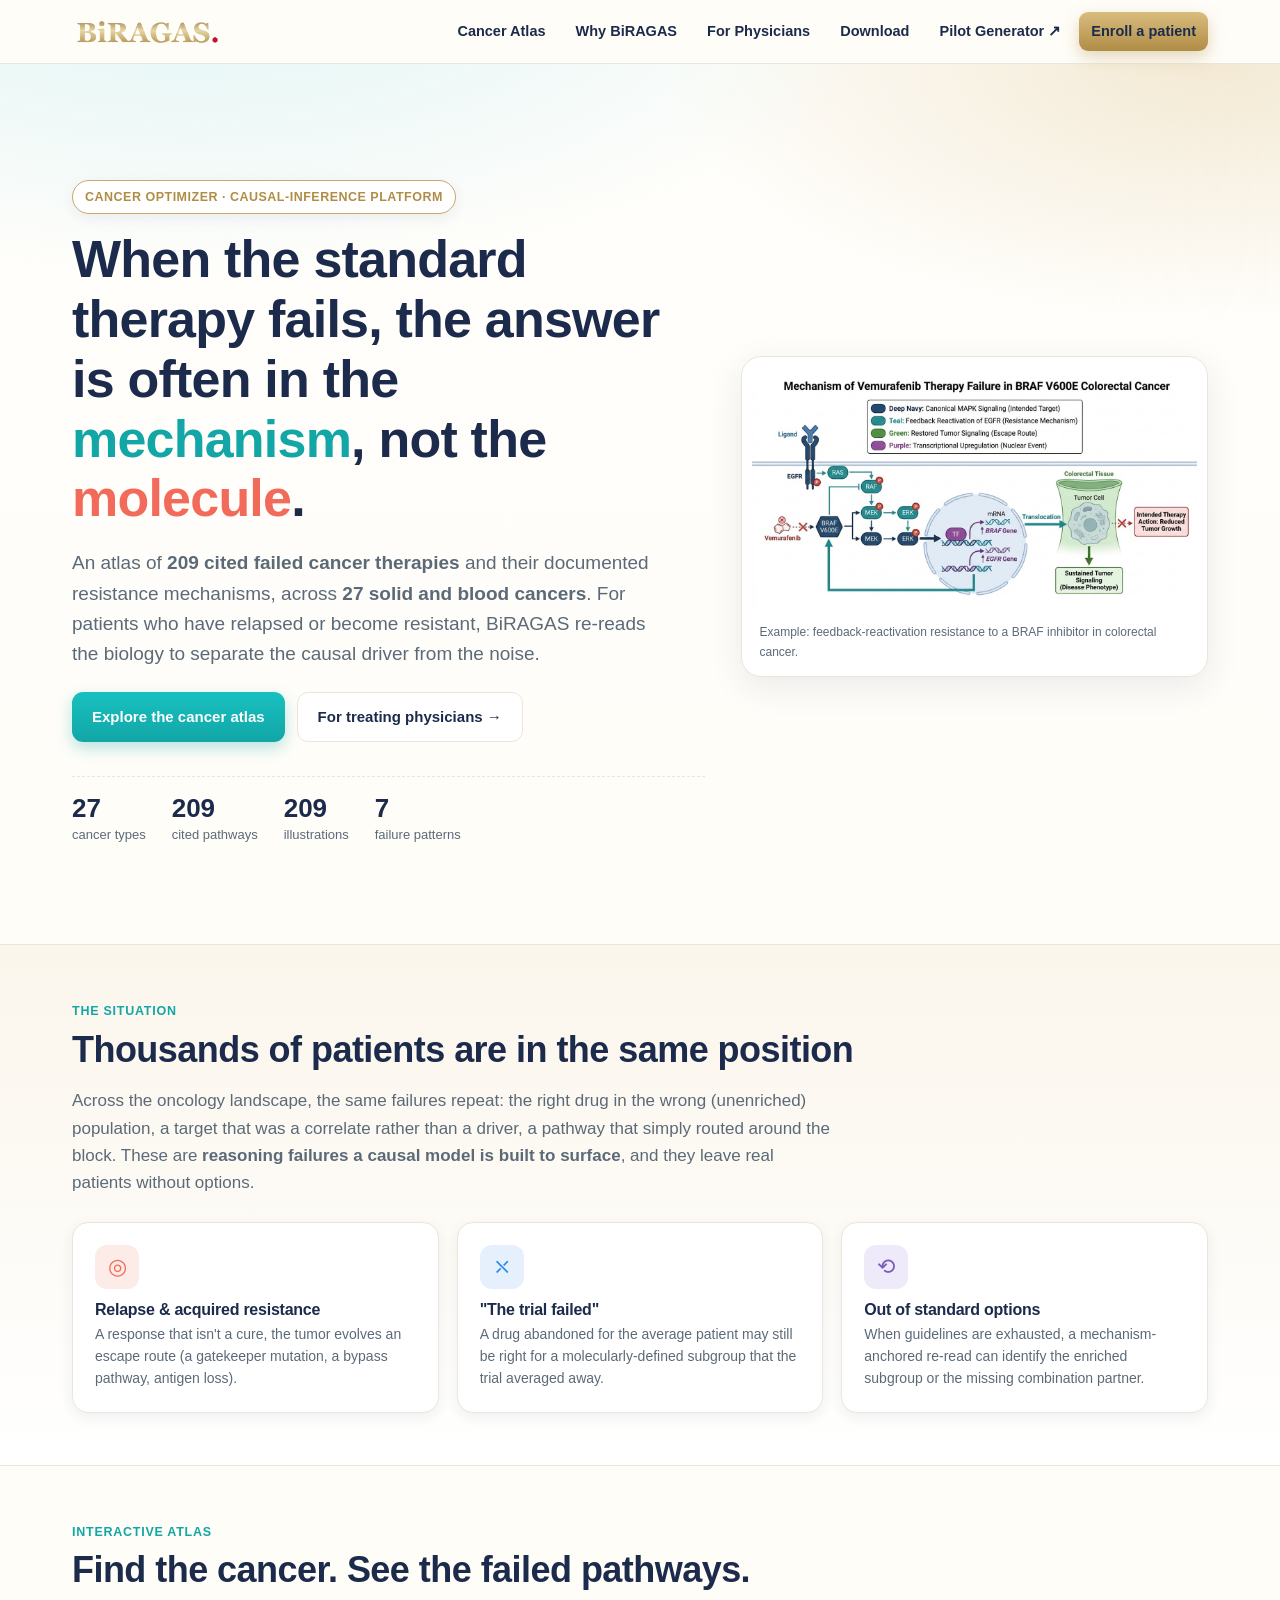
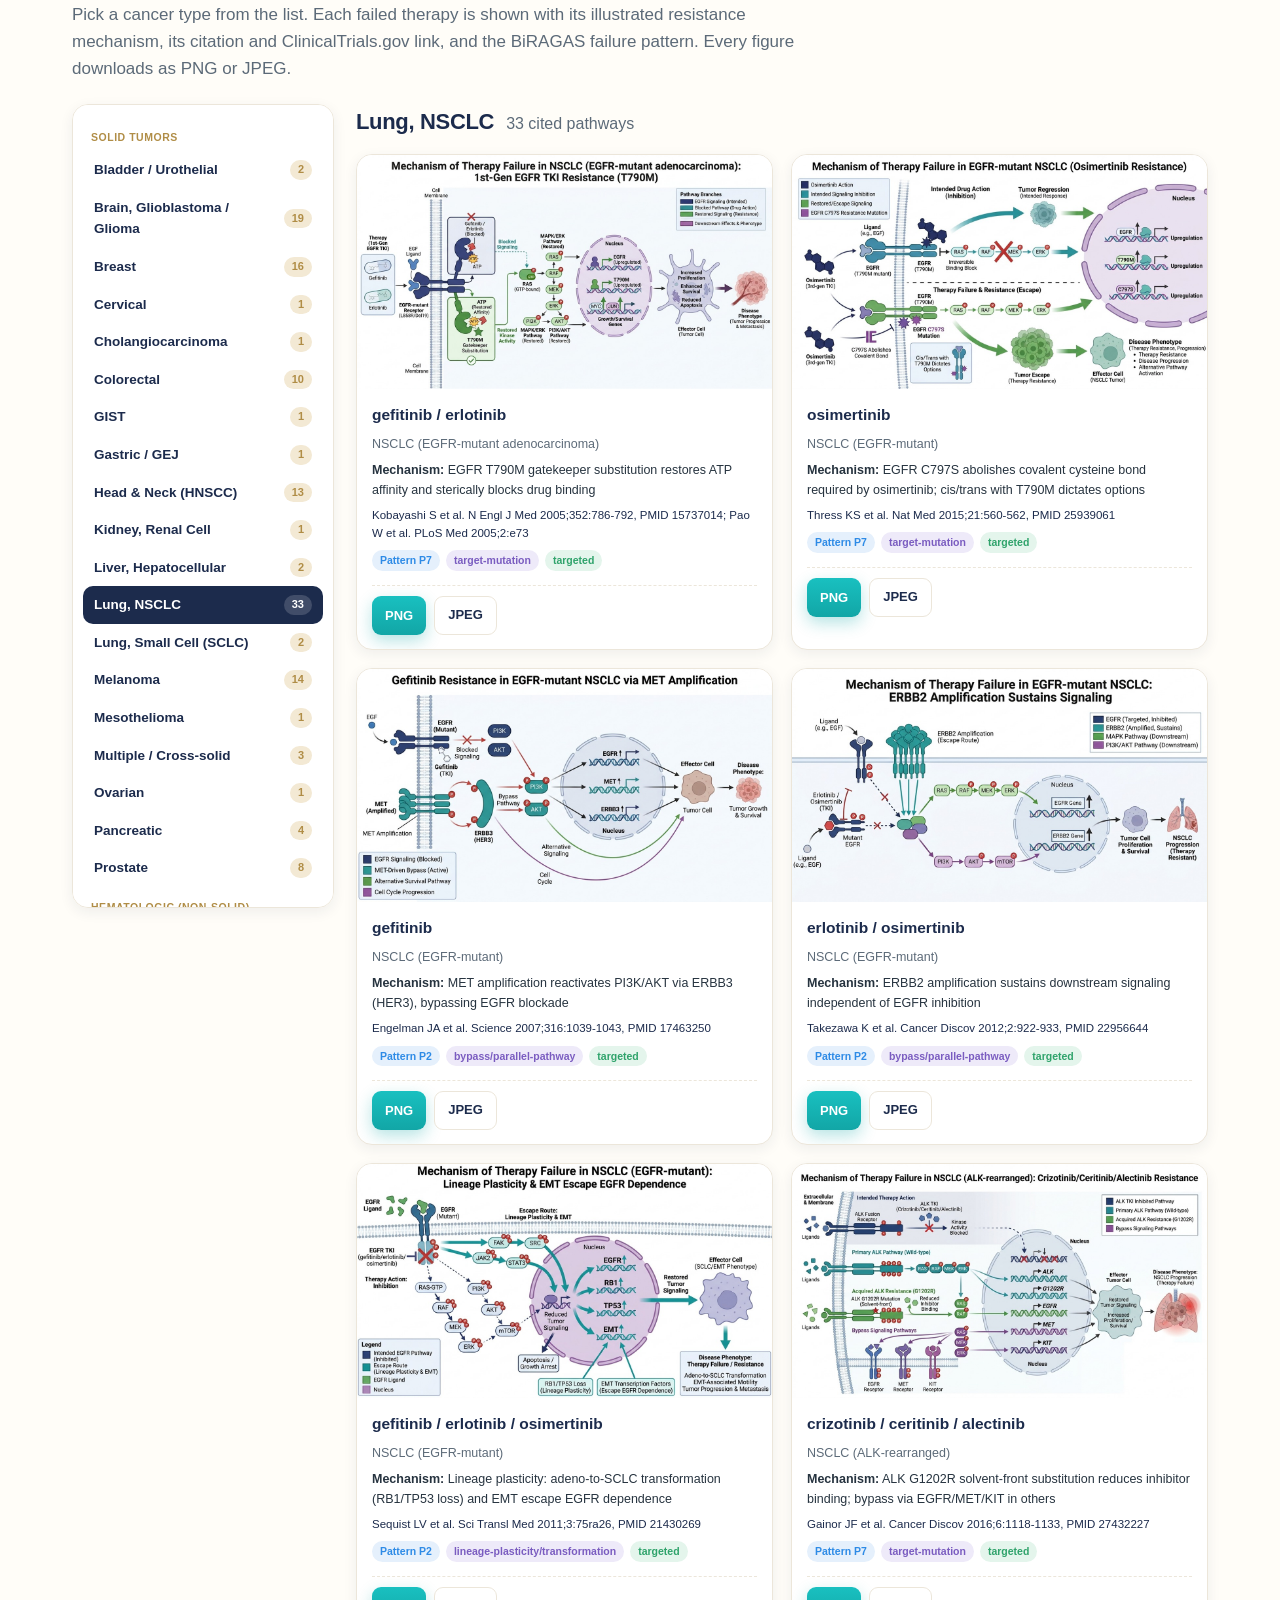
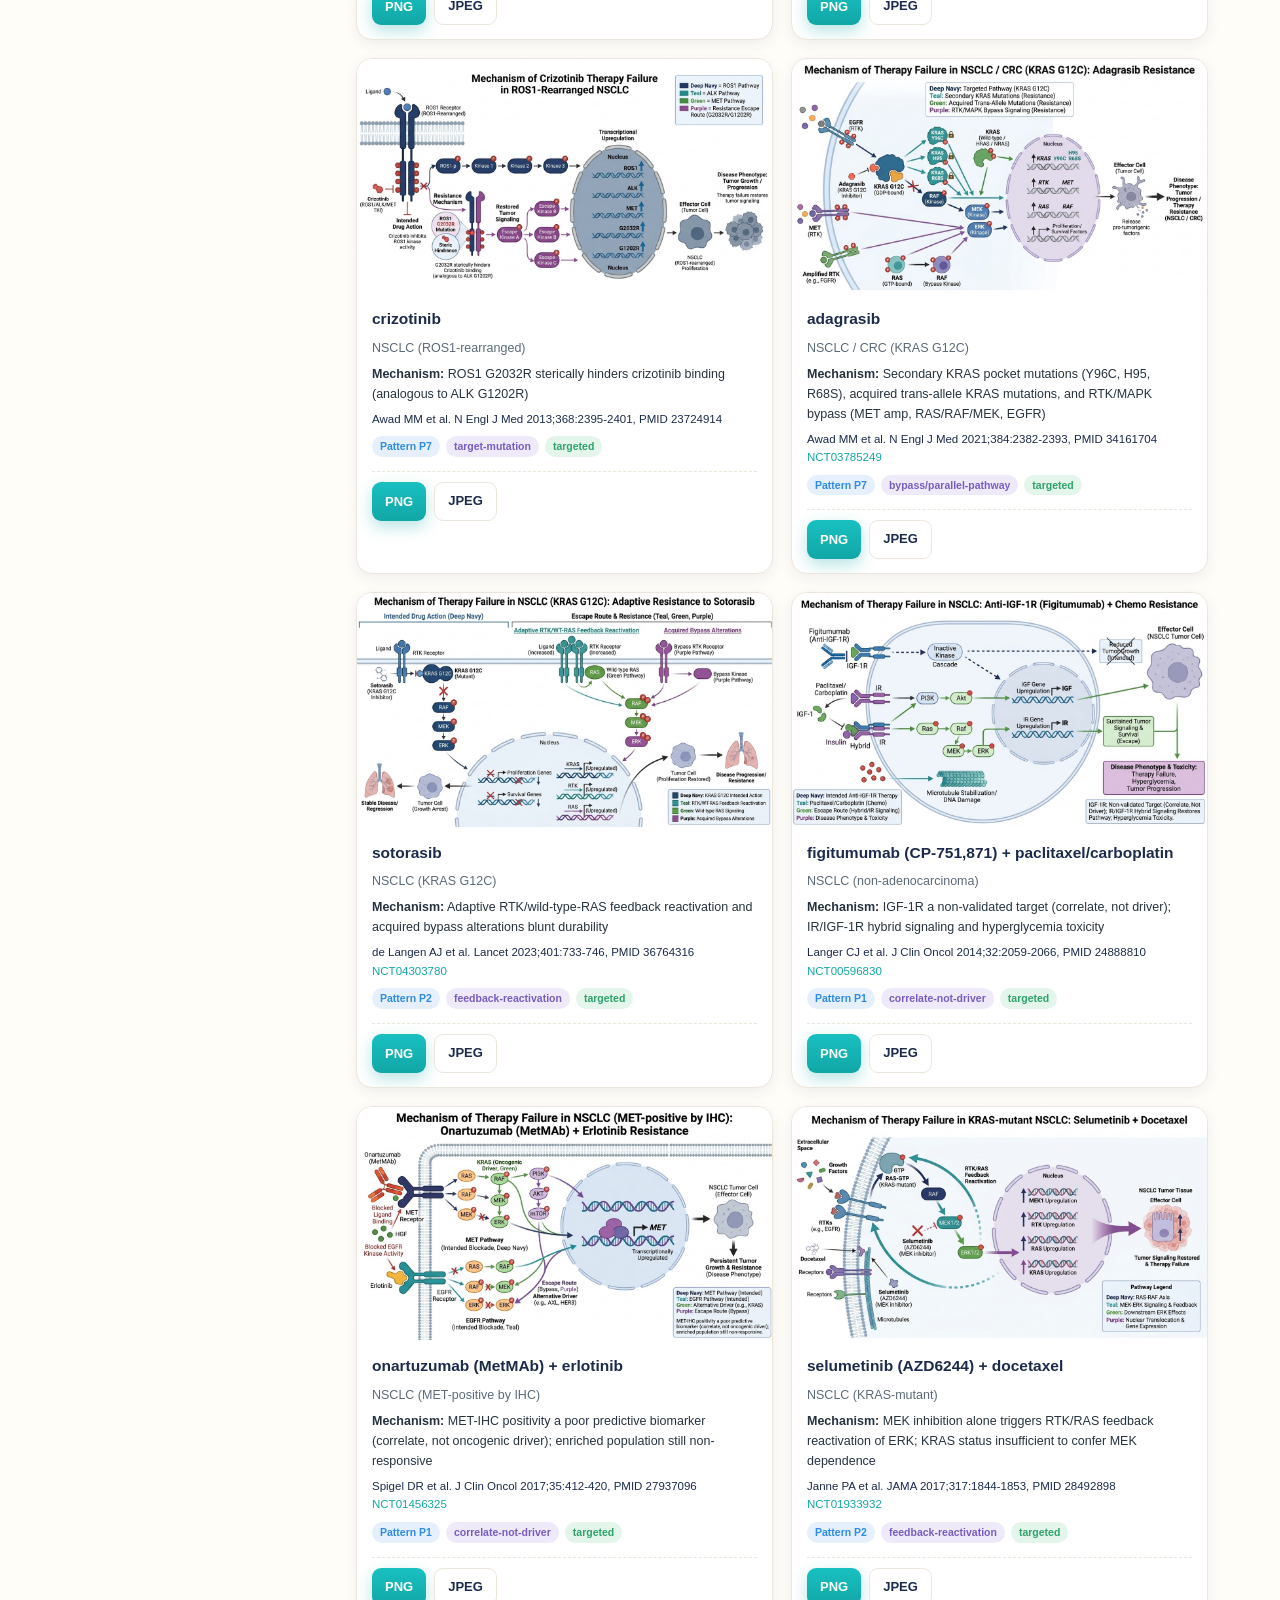
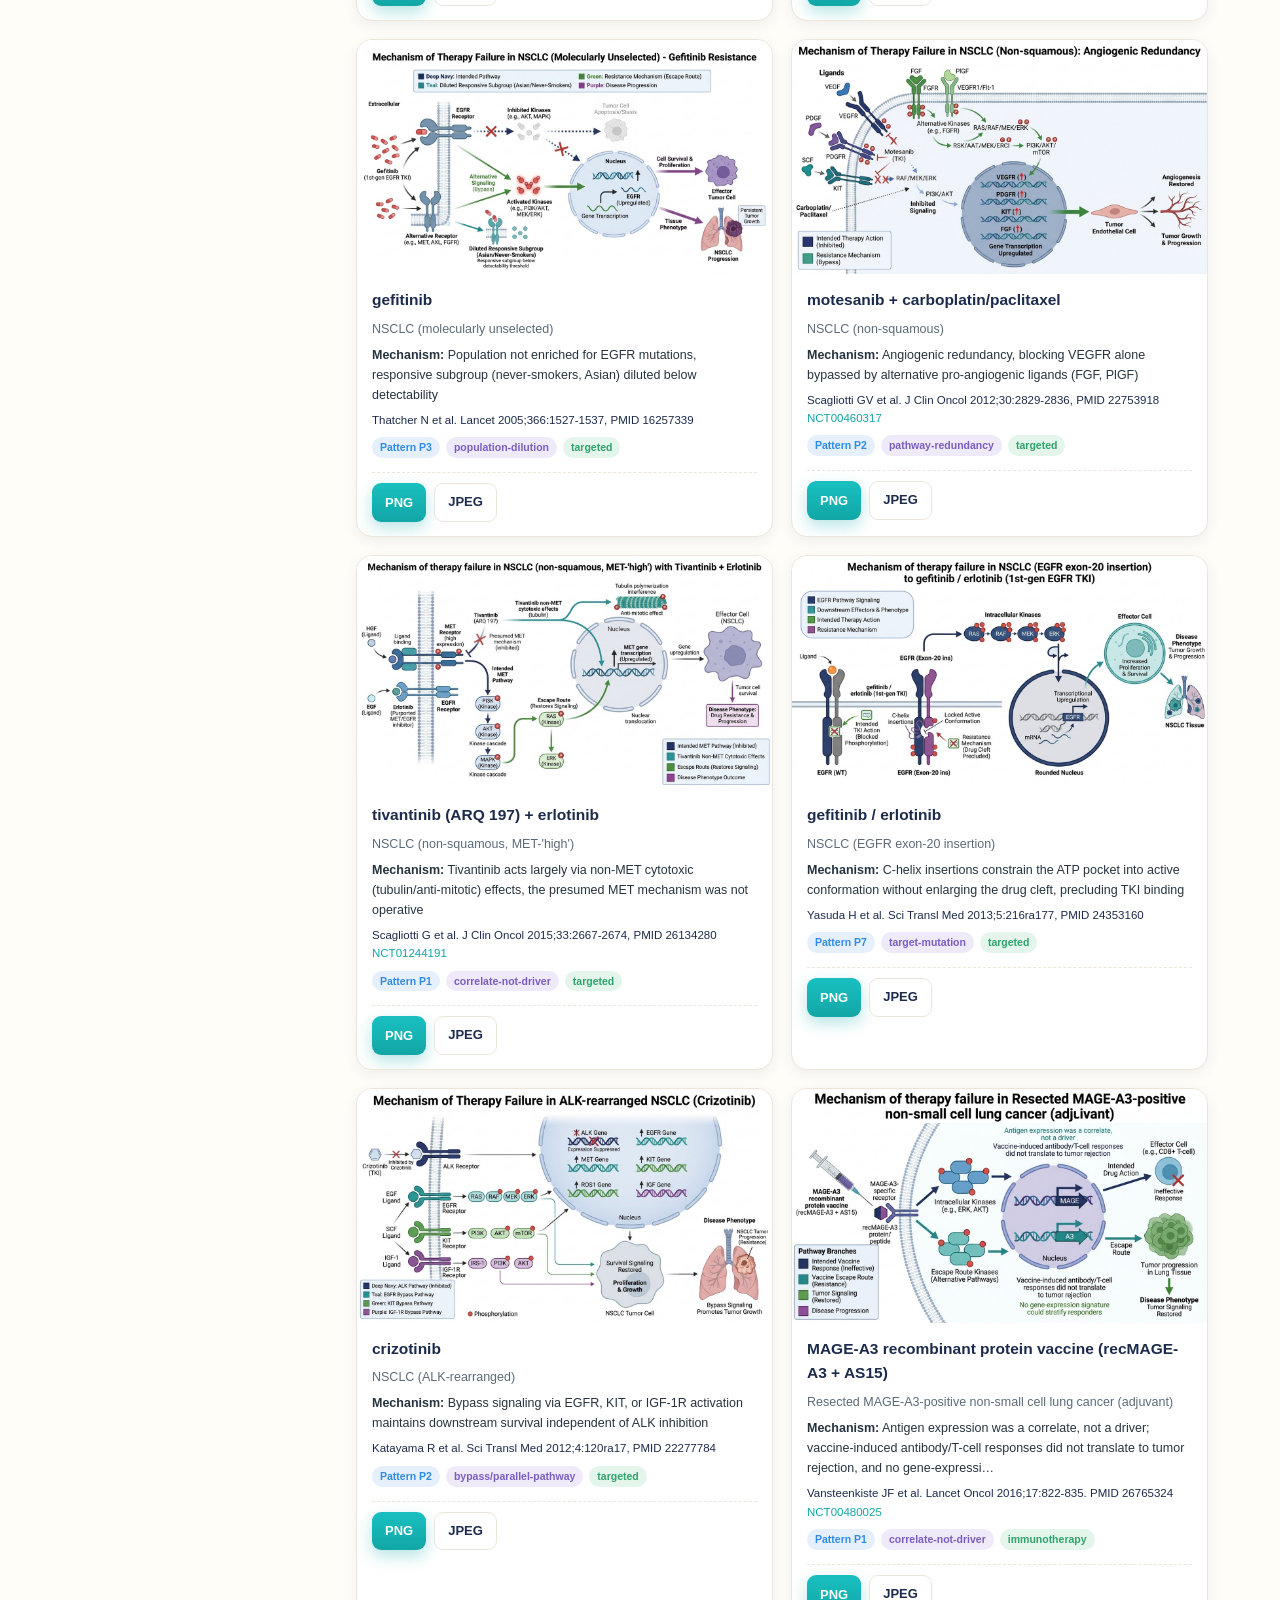
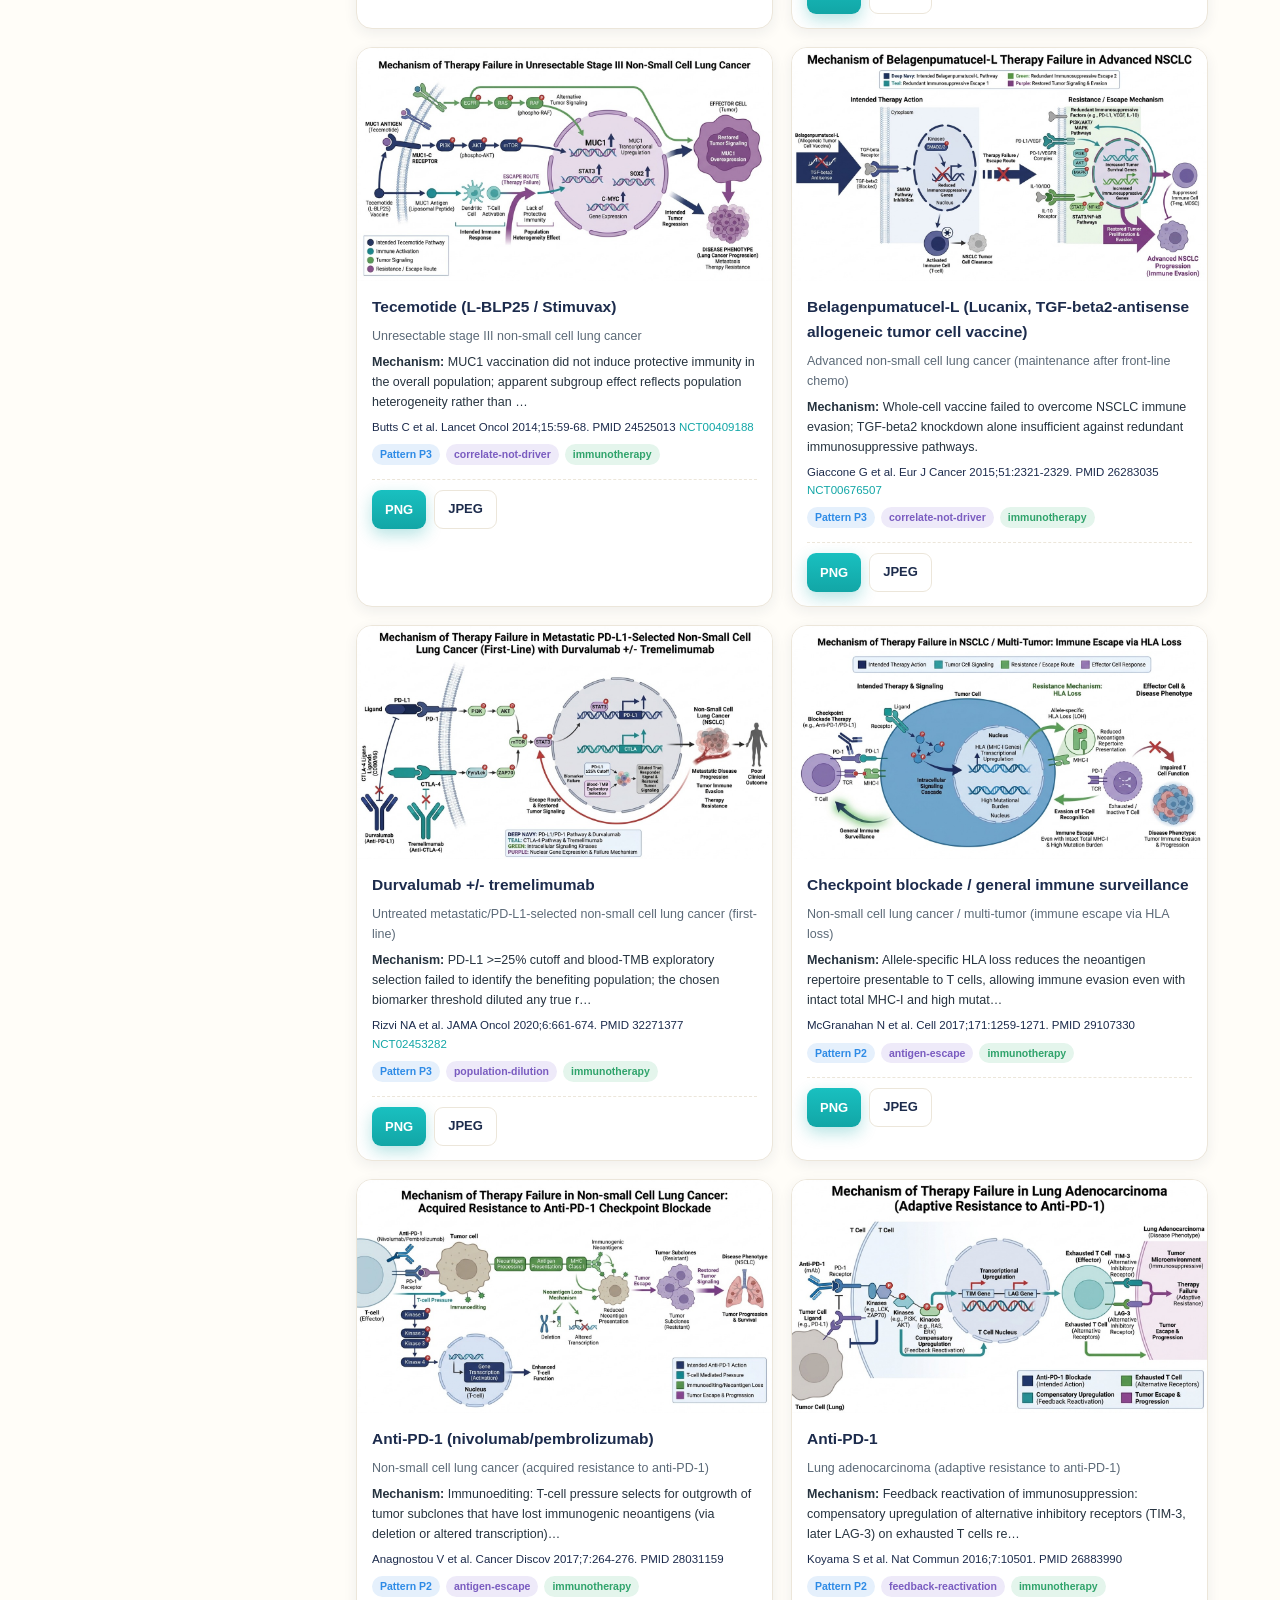
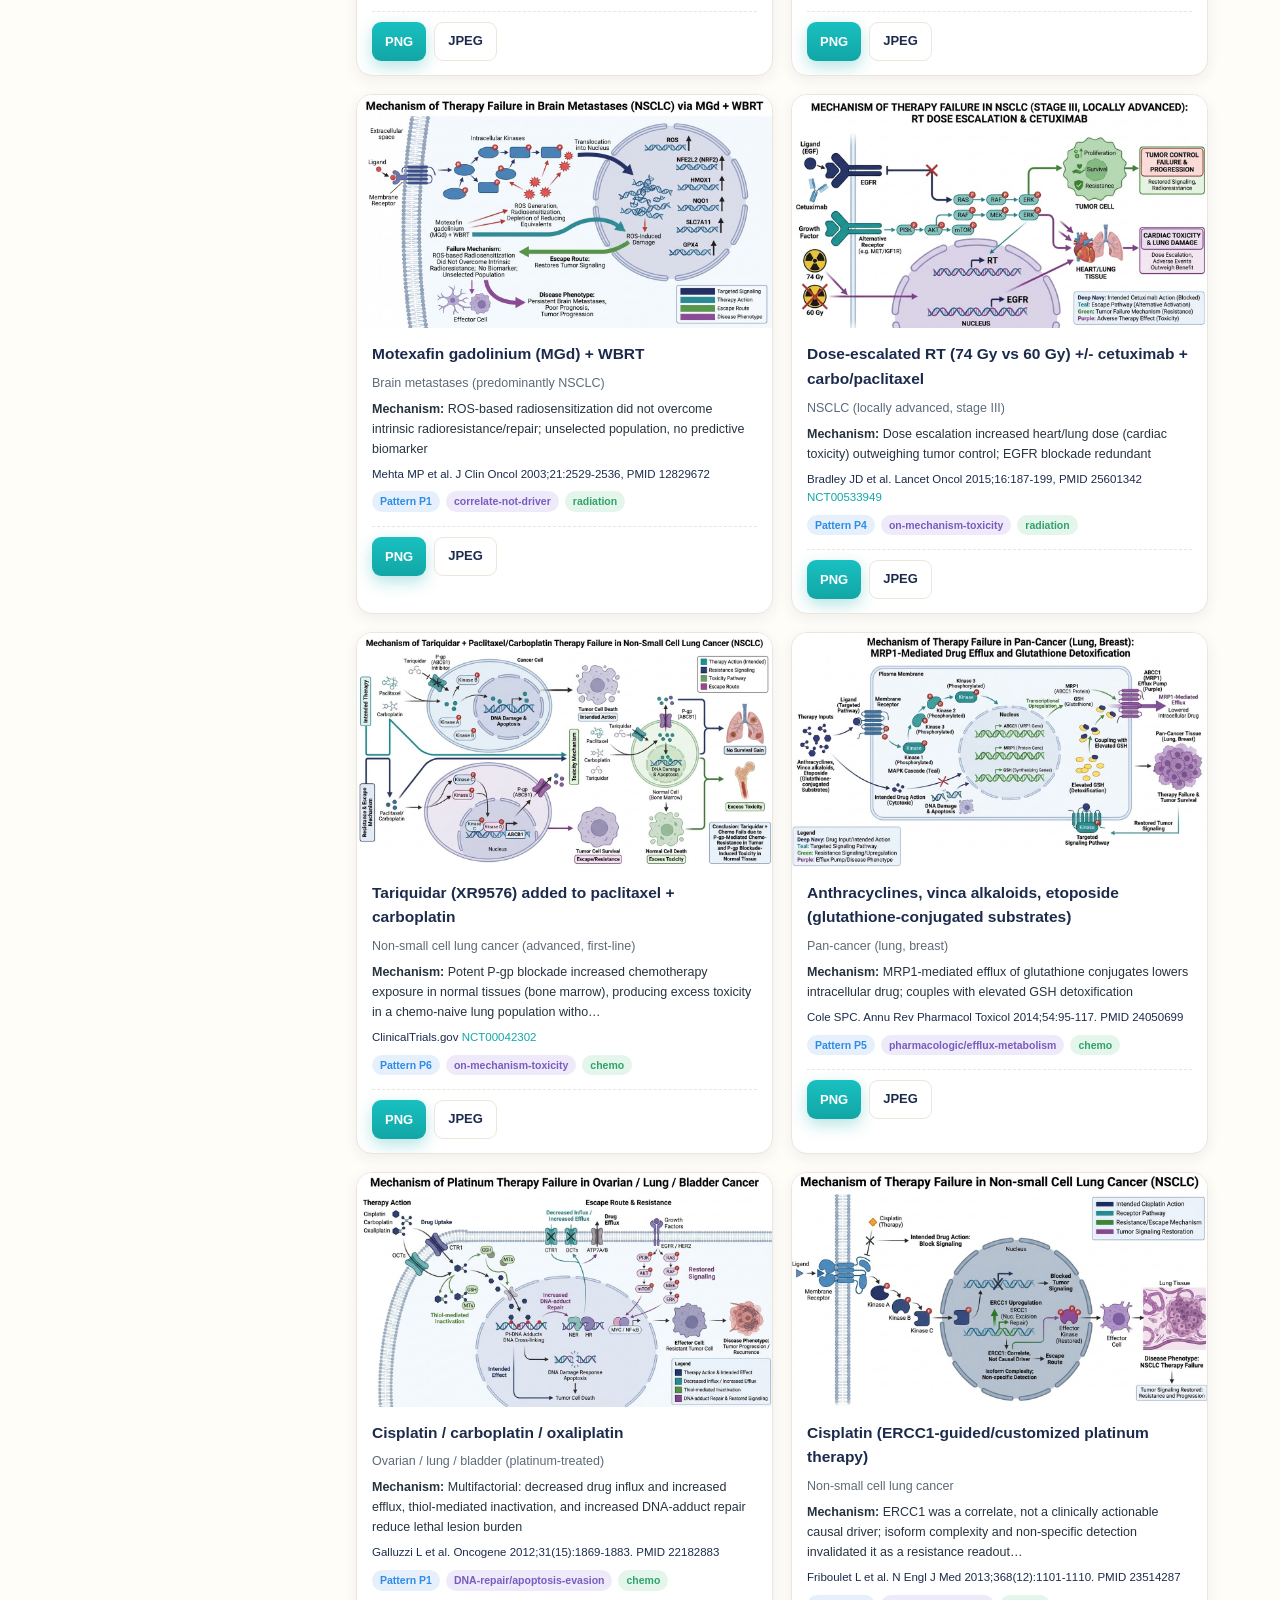
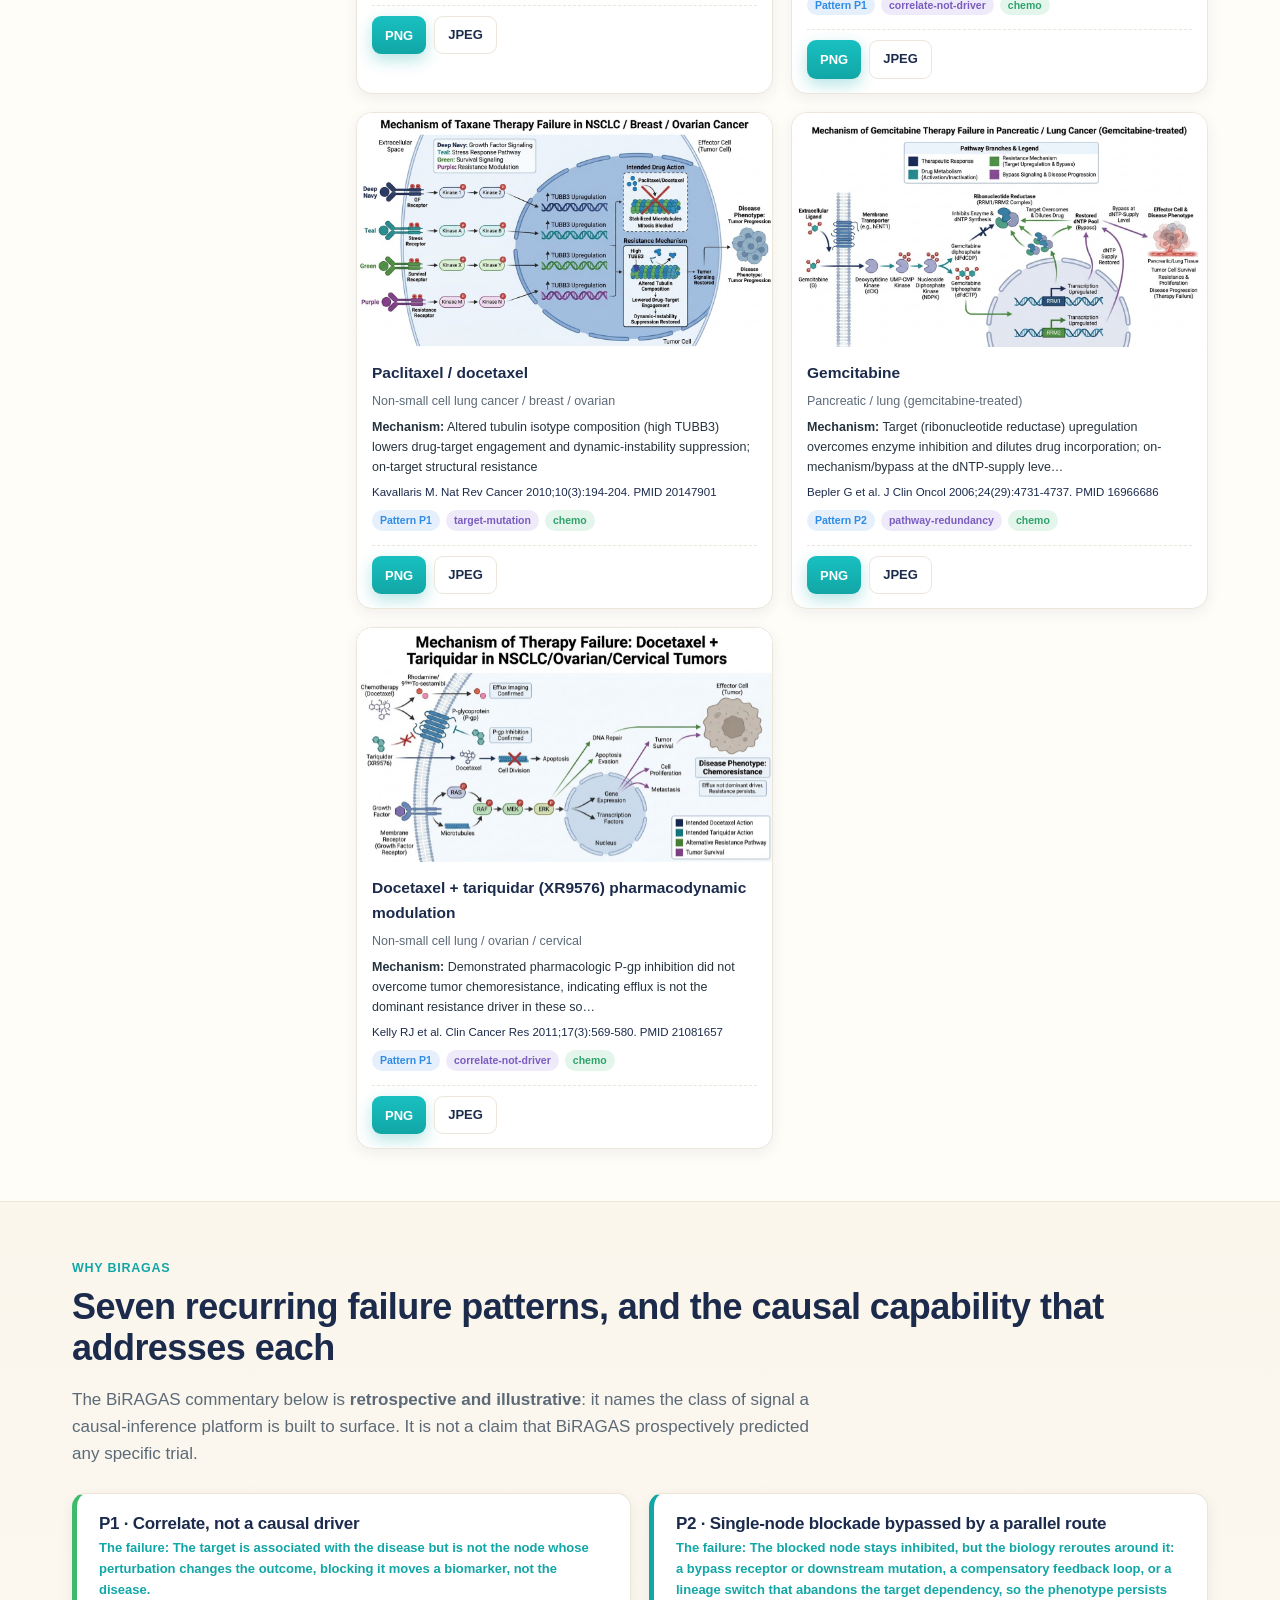
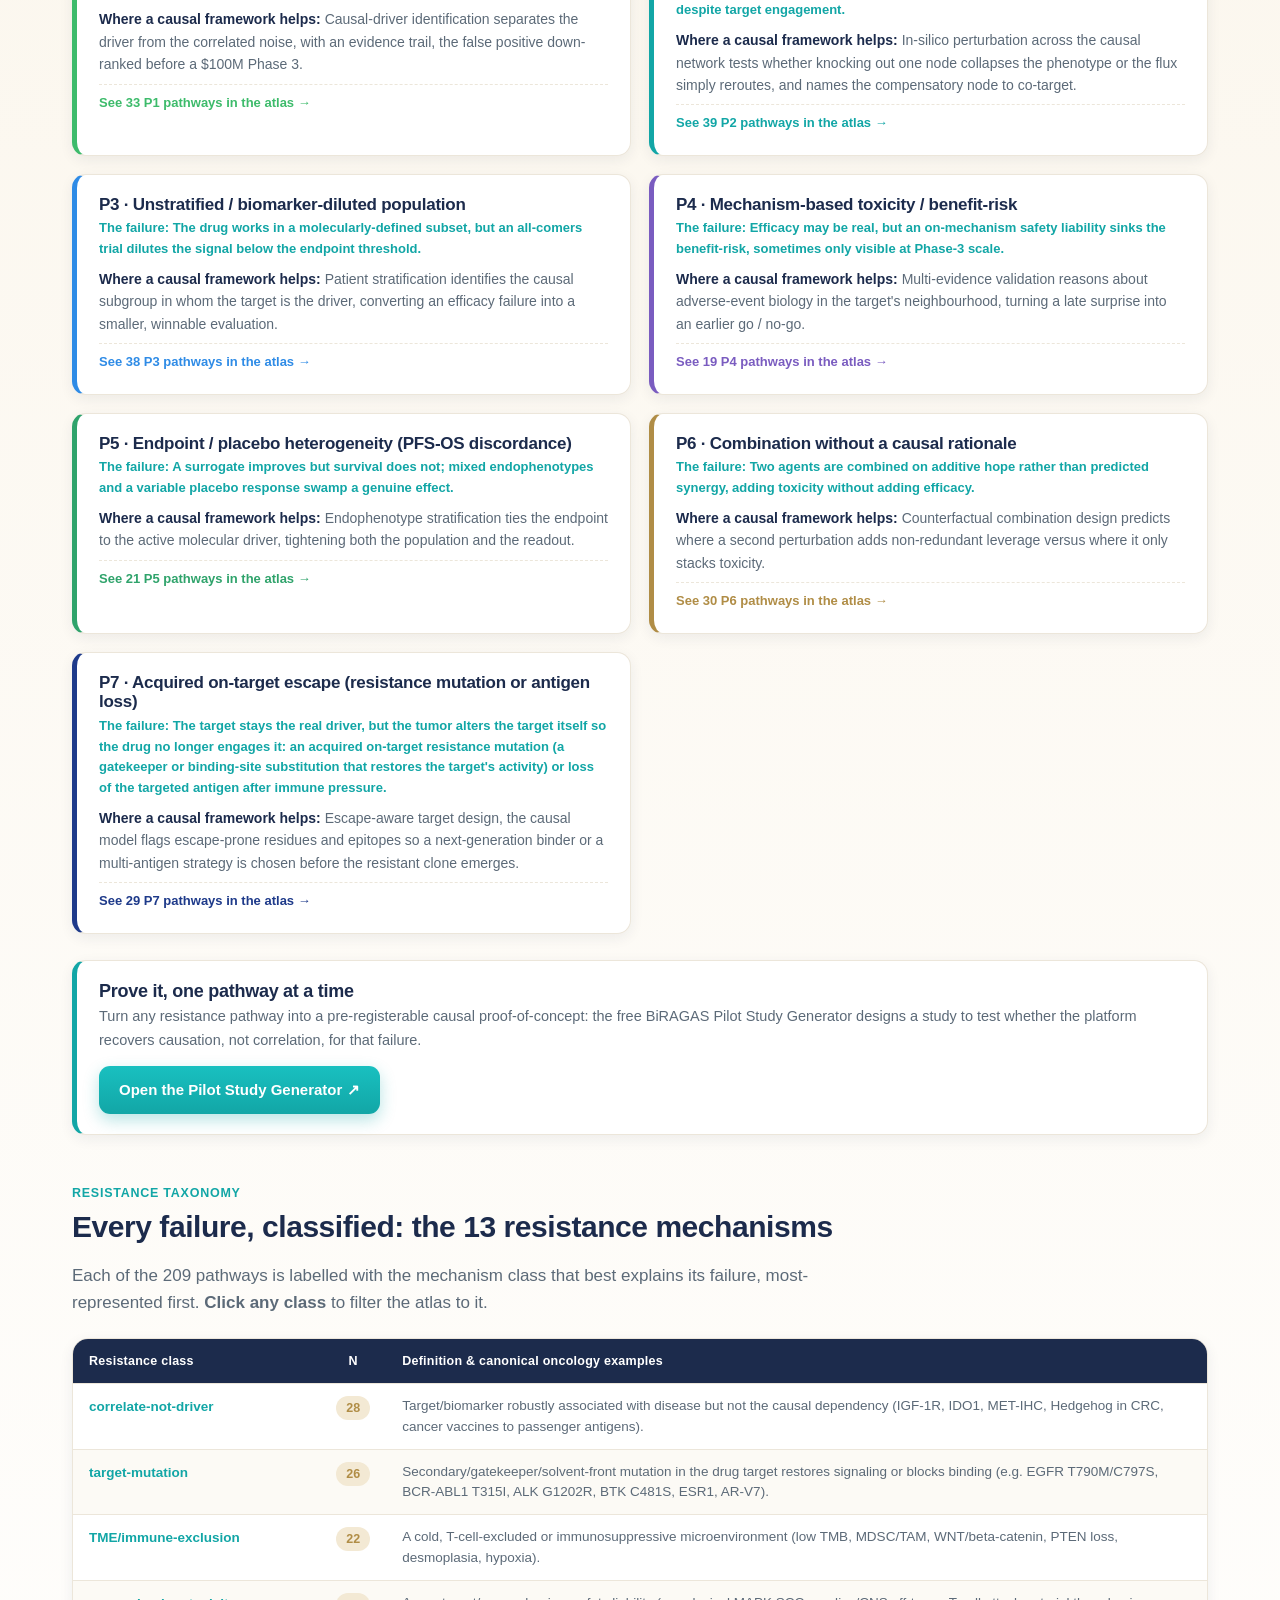
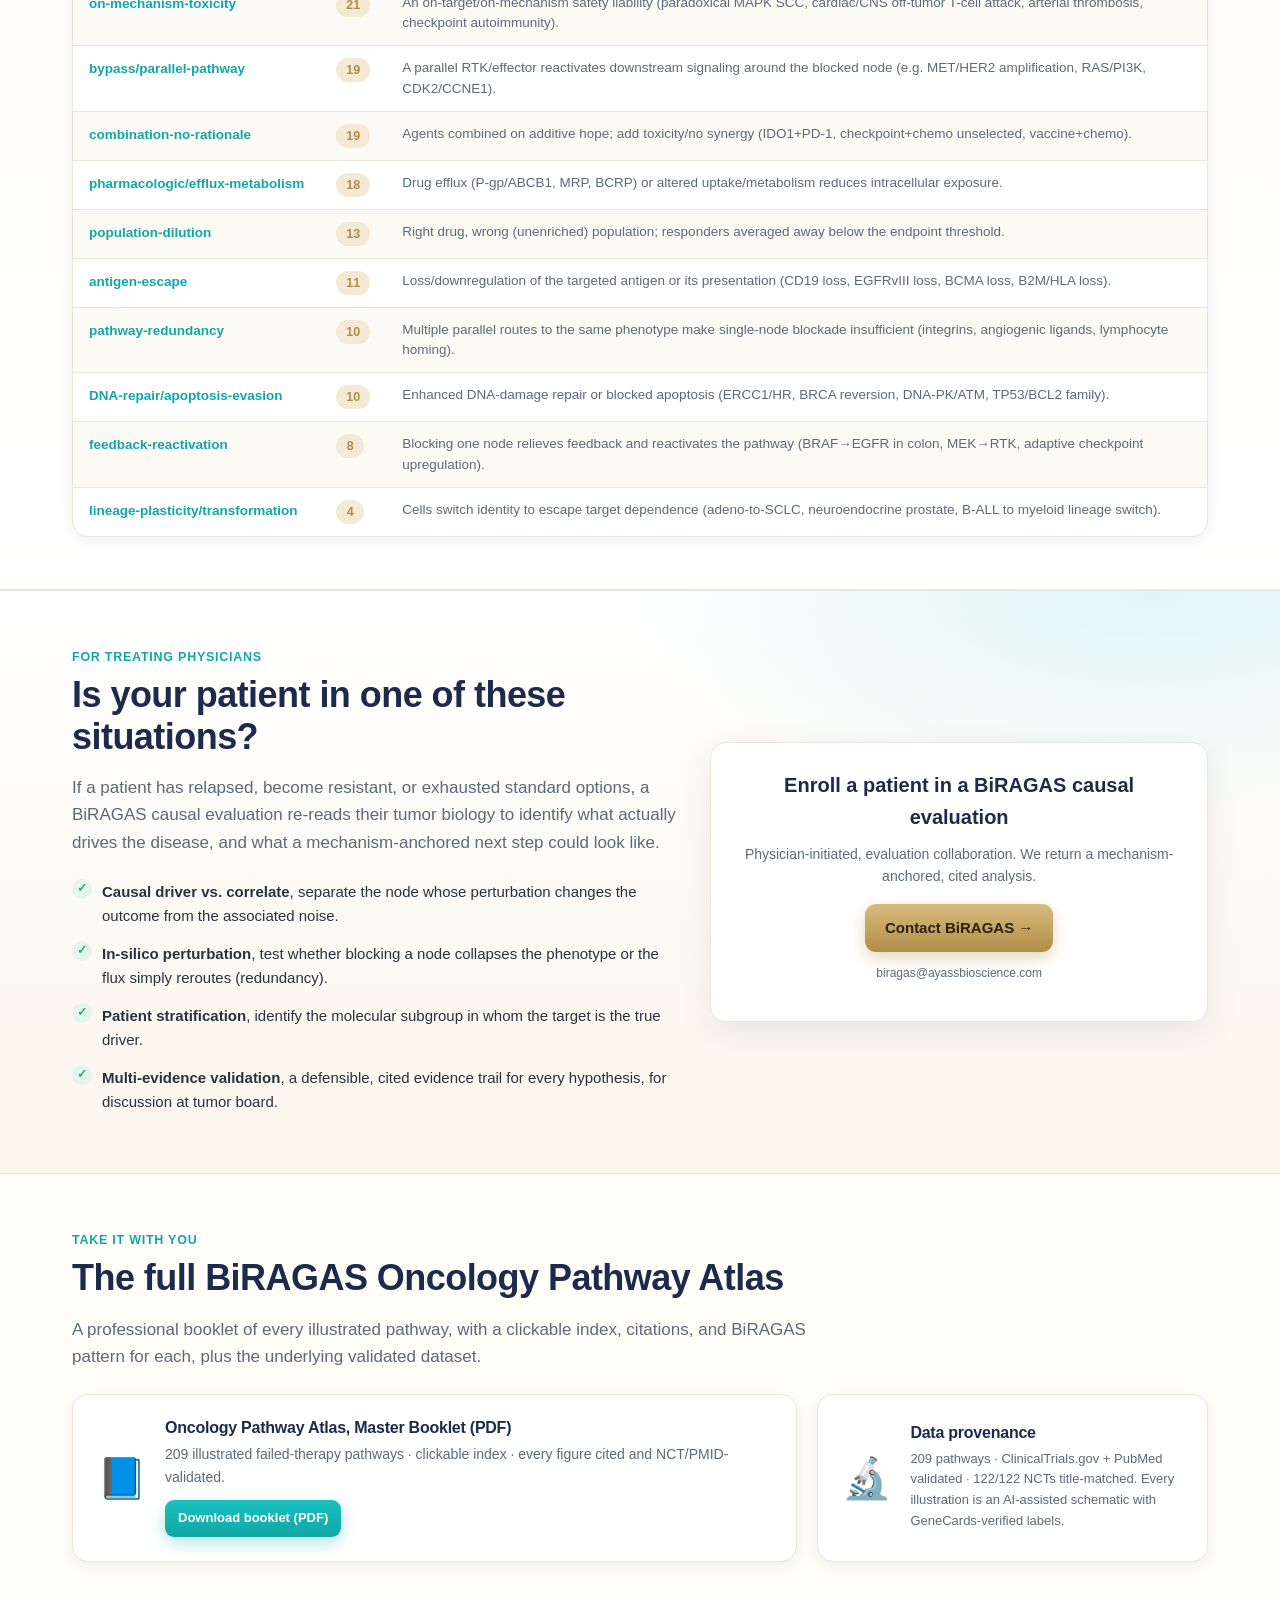
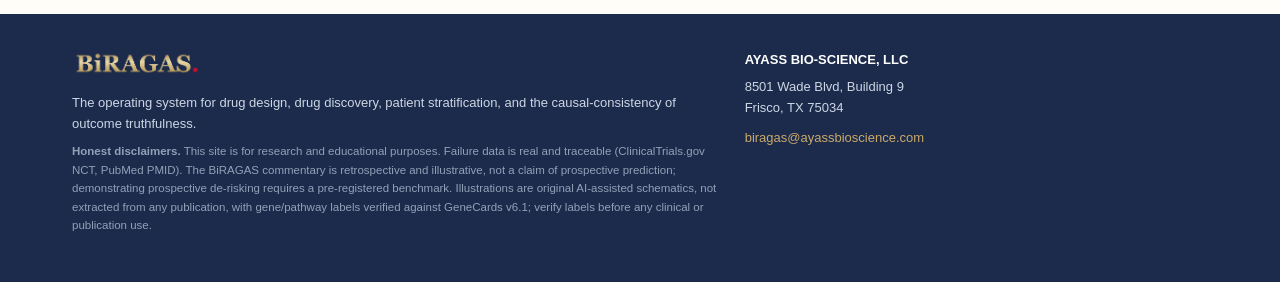
==== commit 04c0d747: "v2: link the Pilot Study Generator (biragas-pilot.fly.dev) - nav link + button in Why BiRAGAS; v29 C" ====
--- a/v2/index.html
+++ b/v2/index.html
@@ -5,7 +5,7 @@
 <meta name="viewport" content="width=device-width, initial-scale=1">
 <title>BiRAGAS Cancer Optimizer, Failed therapies, re-read by causal inference</title>
 <meta name="description" content="An atlas of failed cancer therapies and their resistance mechanisms across 27 cancer types, and how the BiRAGAS causal-inference platform can help physicians re-read them for patients who have run out of options.">
-<link rel="stylesheet" href="styles.css?v=28">
+<link rel="stylesheet" href="styles.css?v=29">
 </head>
 <body>
 
@@ -20,6 +20,7 @@
       <a href="#why">Why BiRAGAS</a>
       <a href="#physicians">For Physicians</a>
       <a href="#download">Download</a>
+      <a href="https://biragas-pilot.fly.dev" target="_blank" rel="noopener">Pilot Generator ↗</a>
       <a class="btn btn-gold btn-sm" href="#physicians">Enroll a patient</a>
     </nav>
   </div>
@@ -86,6 +87,12 @@
     <p class="lede">The BiRAGAS commentary below is <b>retrospective and illustrative</b>: it names the class of signal a causal-inference platform is built to surface. It is not a claim that BiRAGAS prospectively predicted any specific trial.</p>
     <div class="pattern-grid" id="patterns"></div>
 
+    <div style="margin-top:26px;background:#fff;border:1px solid var(--line);border-left:5px solid var(--teal);border-radius:14px;padding:20px 22px;box-shadow:var(--shadow-sm)">
+      <h3 style="margin:0 0 4px;color:var(--navy);font-size:18px">Prove it, one pathway at a time</h3>
+      <p style="color:var(--slate);font-size:14.5px;margin:0 0 14px">Turn any resistance pathway into a pre-registerable causal proof-of-concept: the free BiRAGAS Pilot Study Generator designs a study to test whether the platform recovers causation, not correlation, for that failure.</p>
+      <a class="btn btn-teal" href="https://biragas-pilot.fly.dev" target="_blank" rel="noopener">Open the Pilot Study Generator ↗</a>
+    </div>
+
     <div style="margin-top:44px">
       <span class="section-tag">Resistance taxonomy</span>
       <h2 class="title" style="font-size:clamp(22px,2.8vw,30px)">Every failure, classified: the 13 resistance mechanisms</h2>
@@ -132,7 +139,7 @@
         <div>
           <h4 style="margin:0">Oncology Pathway Atlas, Master Booklet (PDF)</h4>
           <p style="color:var(--slate);font-size:14px;margin:6px 0 12px">209 illustrated failed-therapy pathways · clickable index · every figure cited and NCT/PMID-validated.</p>
-          <a class="btn btn-teal btn-sm" href="assets/BiRAGAS_Oncology_Pathway_Atlas.pdf?v=28" download>Download booklet (PDF)</a>
+          <a class="btn btn-teal btn-sm" href="assets/BiRAGAS_Oncology_Pathway_Atlas.pdf?v=29" download>Download booklet (PDF)</a>
         </div>
       </div>
       <div class="dl-card">
@@ -162,6 +169,6 @@
 </footer>
 
 <div id="toast" class="toast hidden"></div>
-<script src="app.js?v=28"></script>
+<script src="app.js?v=29"></script>
 </body>
 </html>
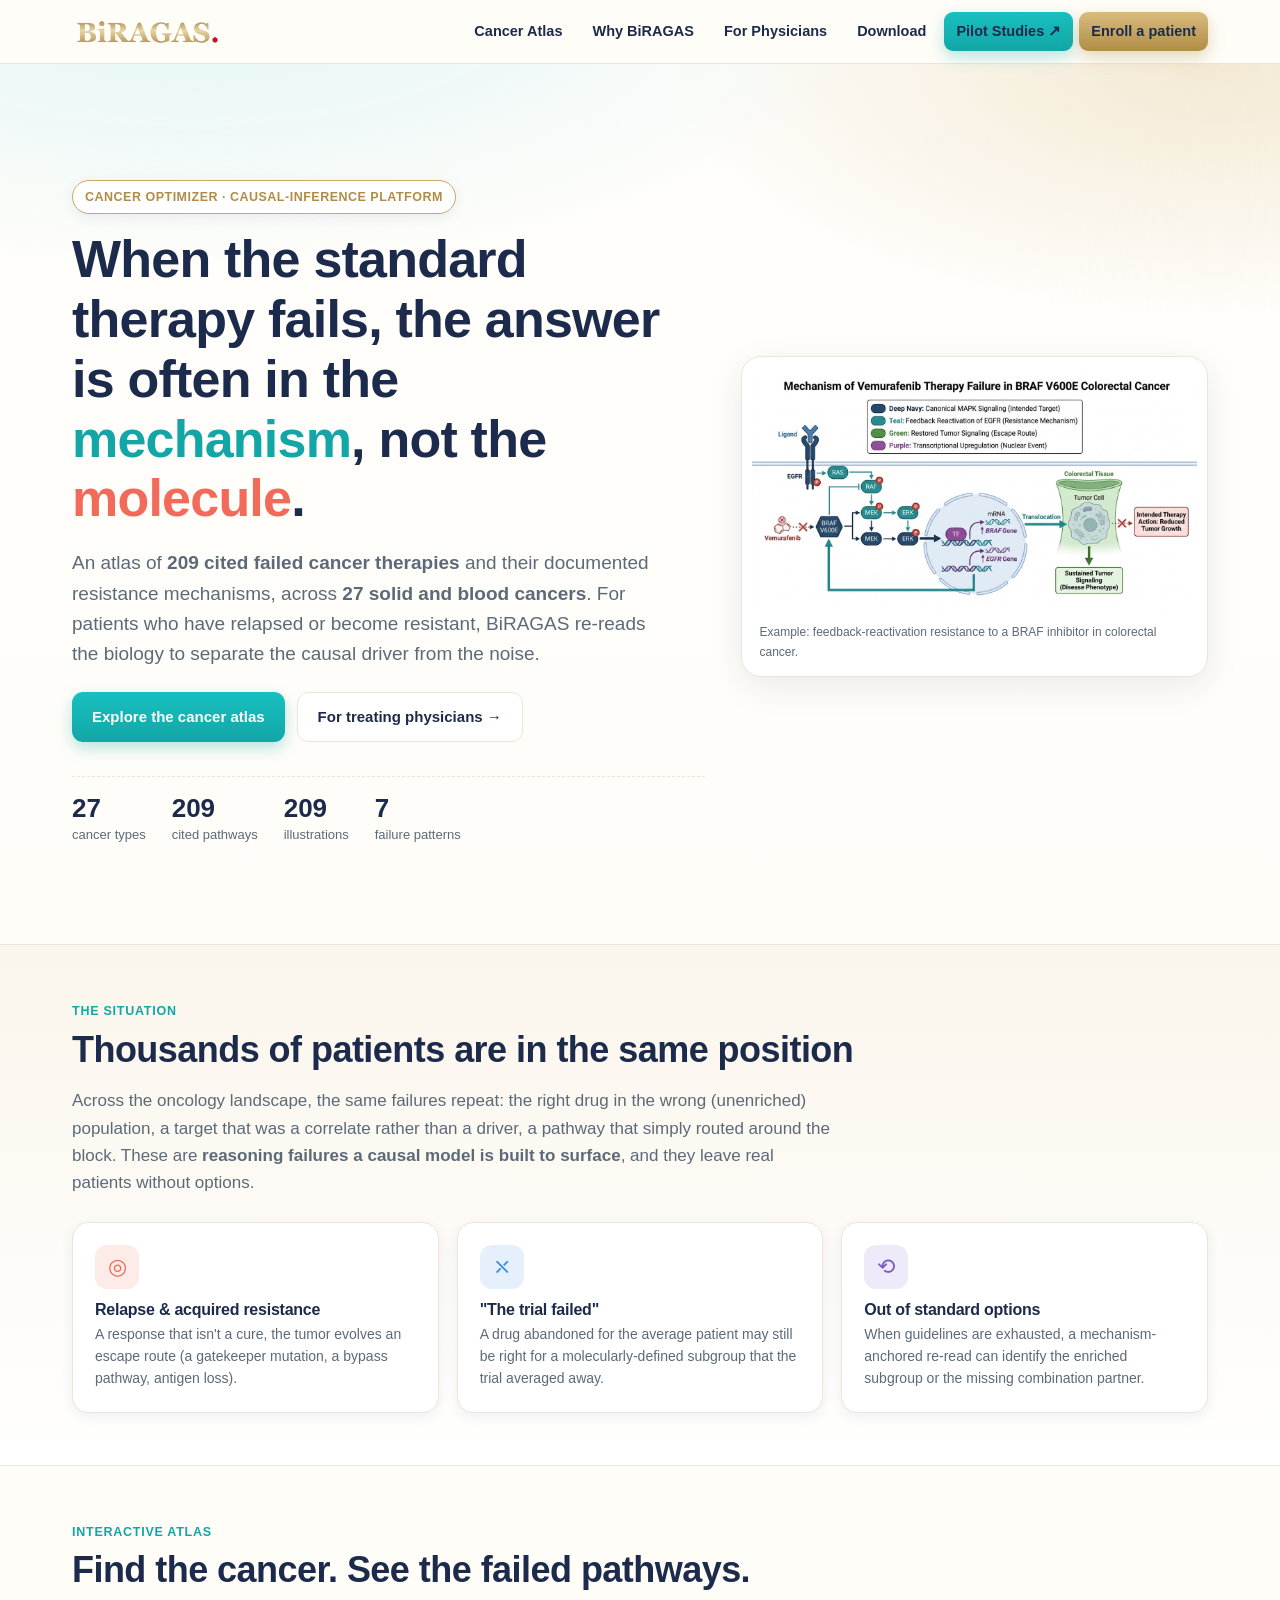
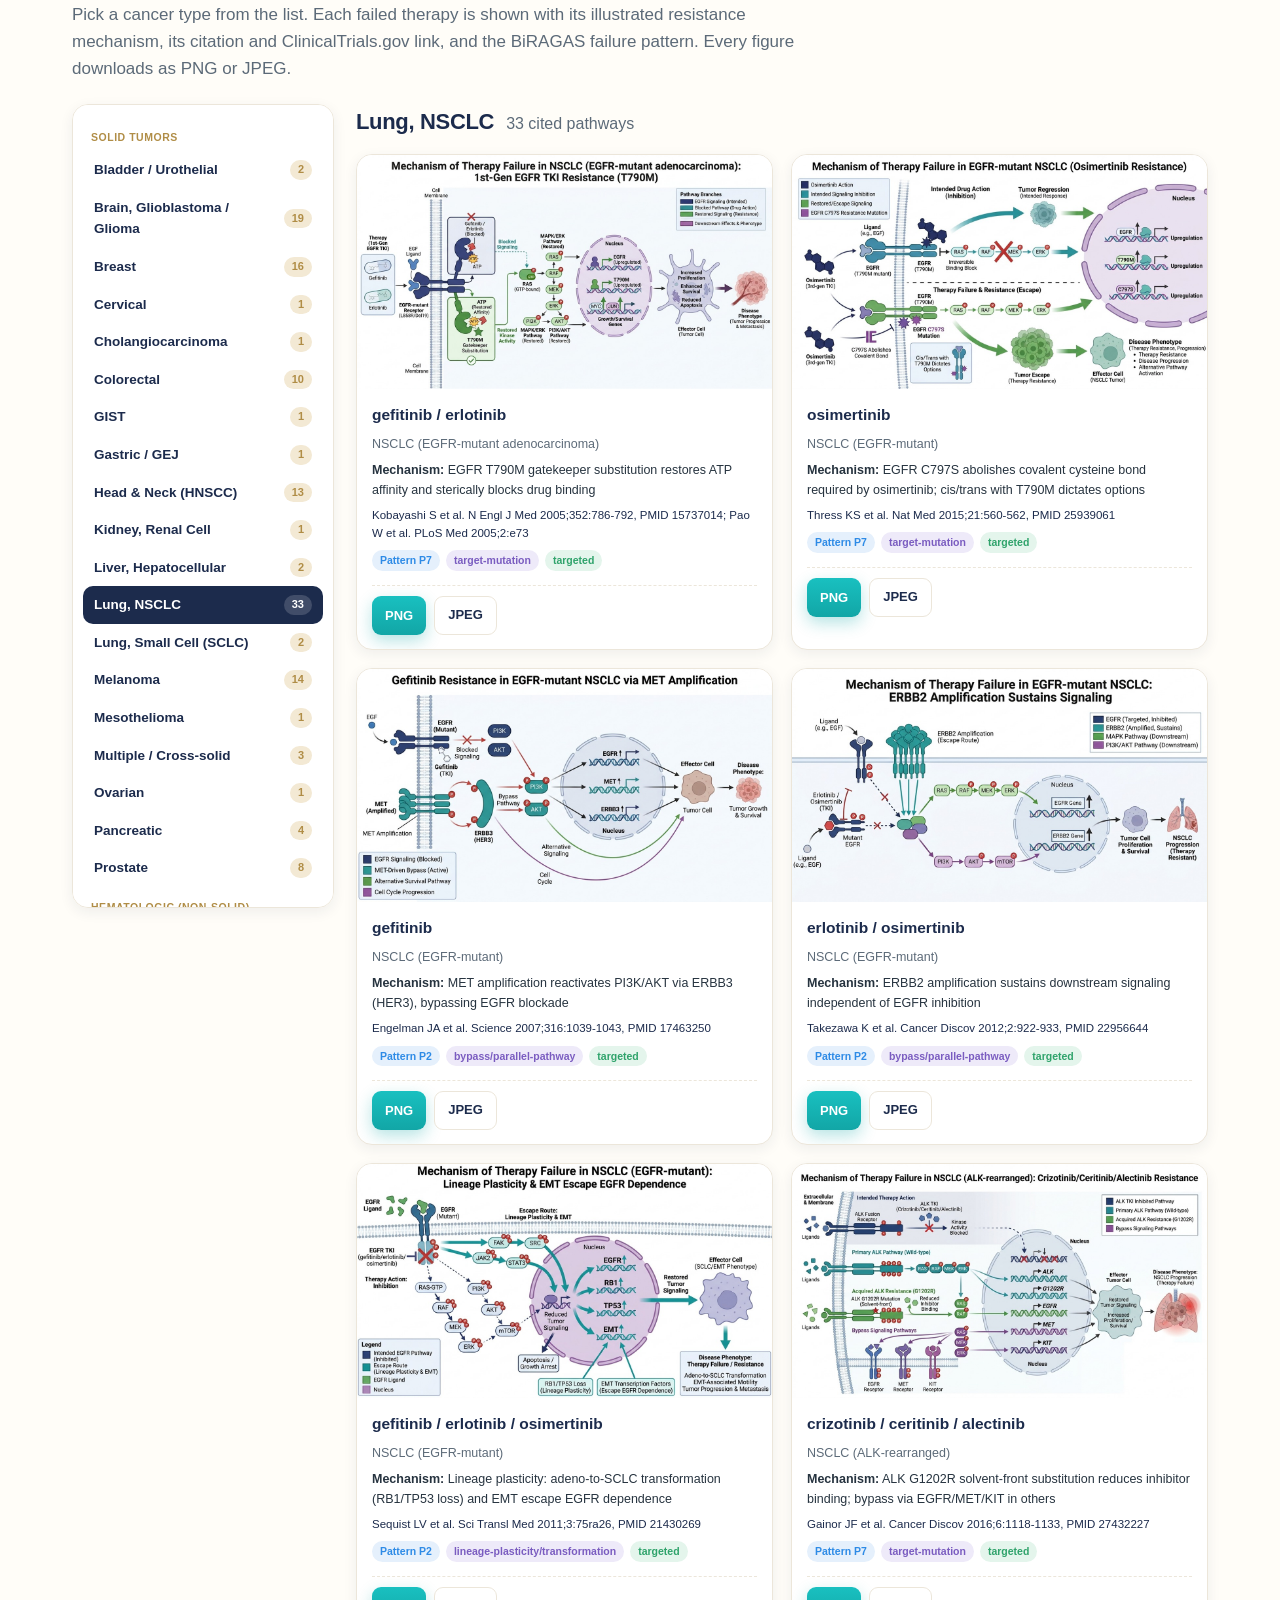
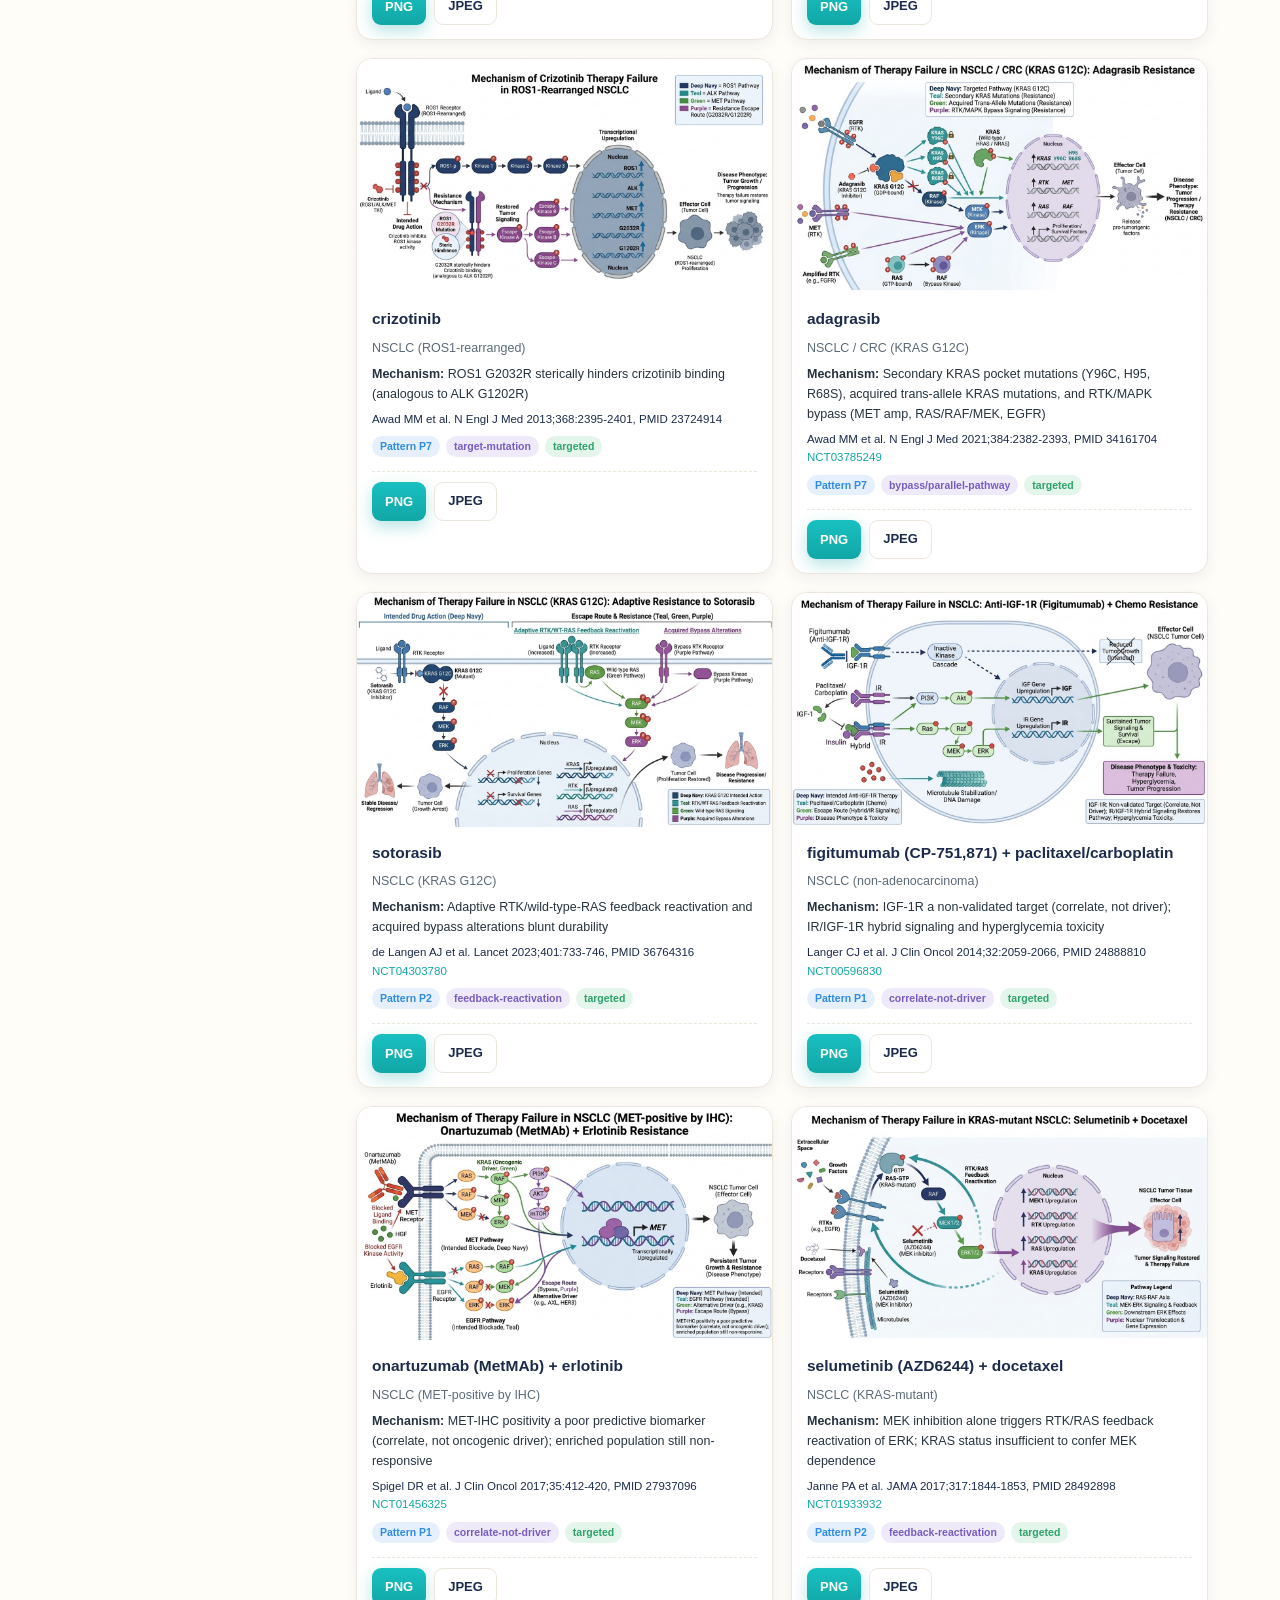
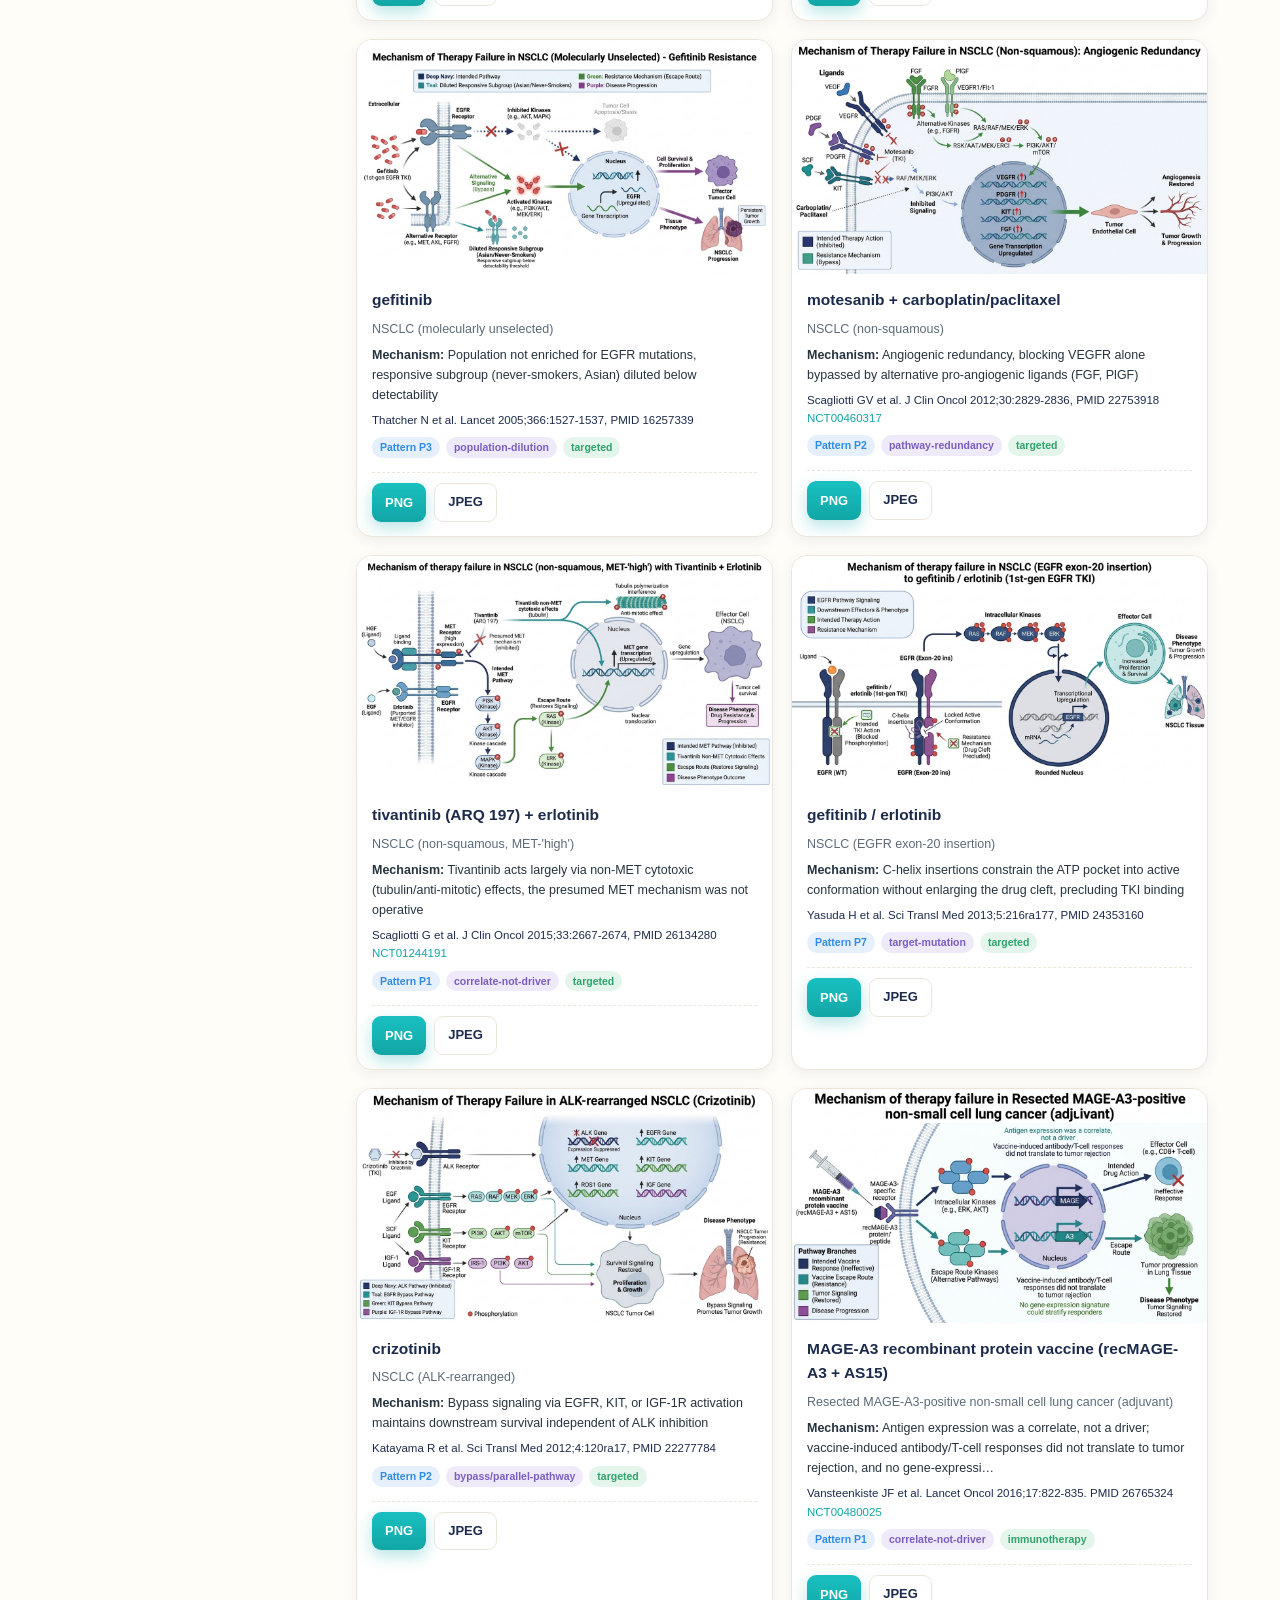
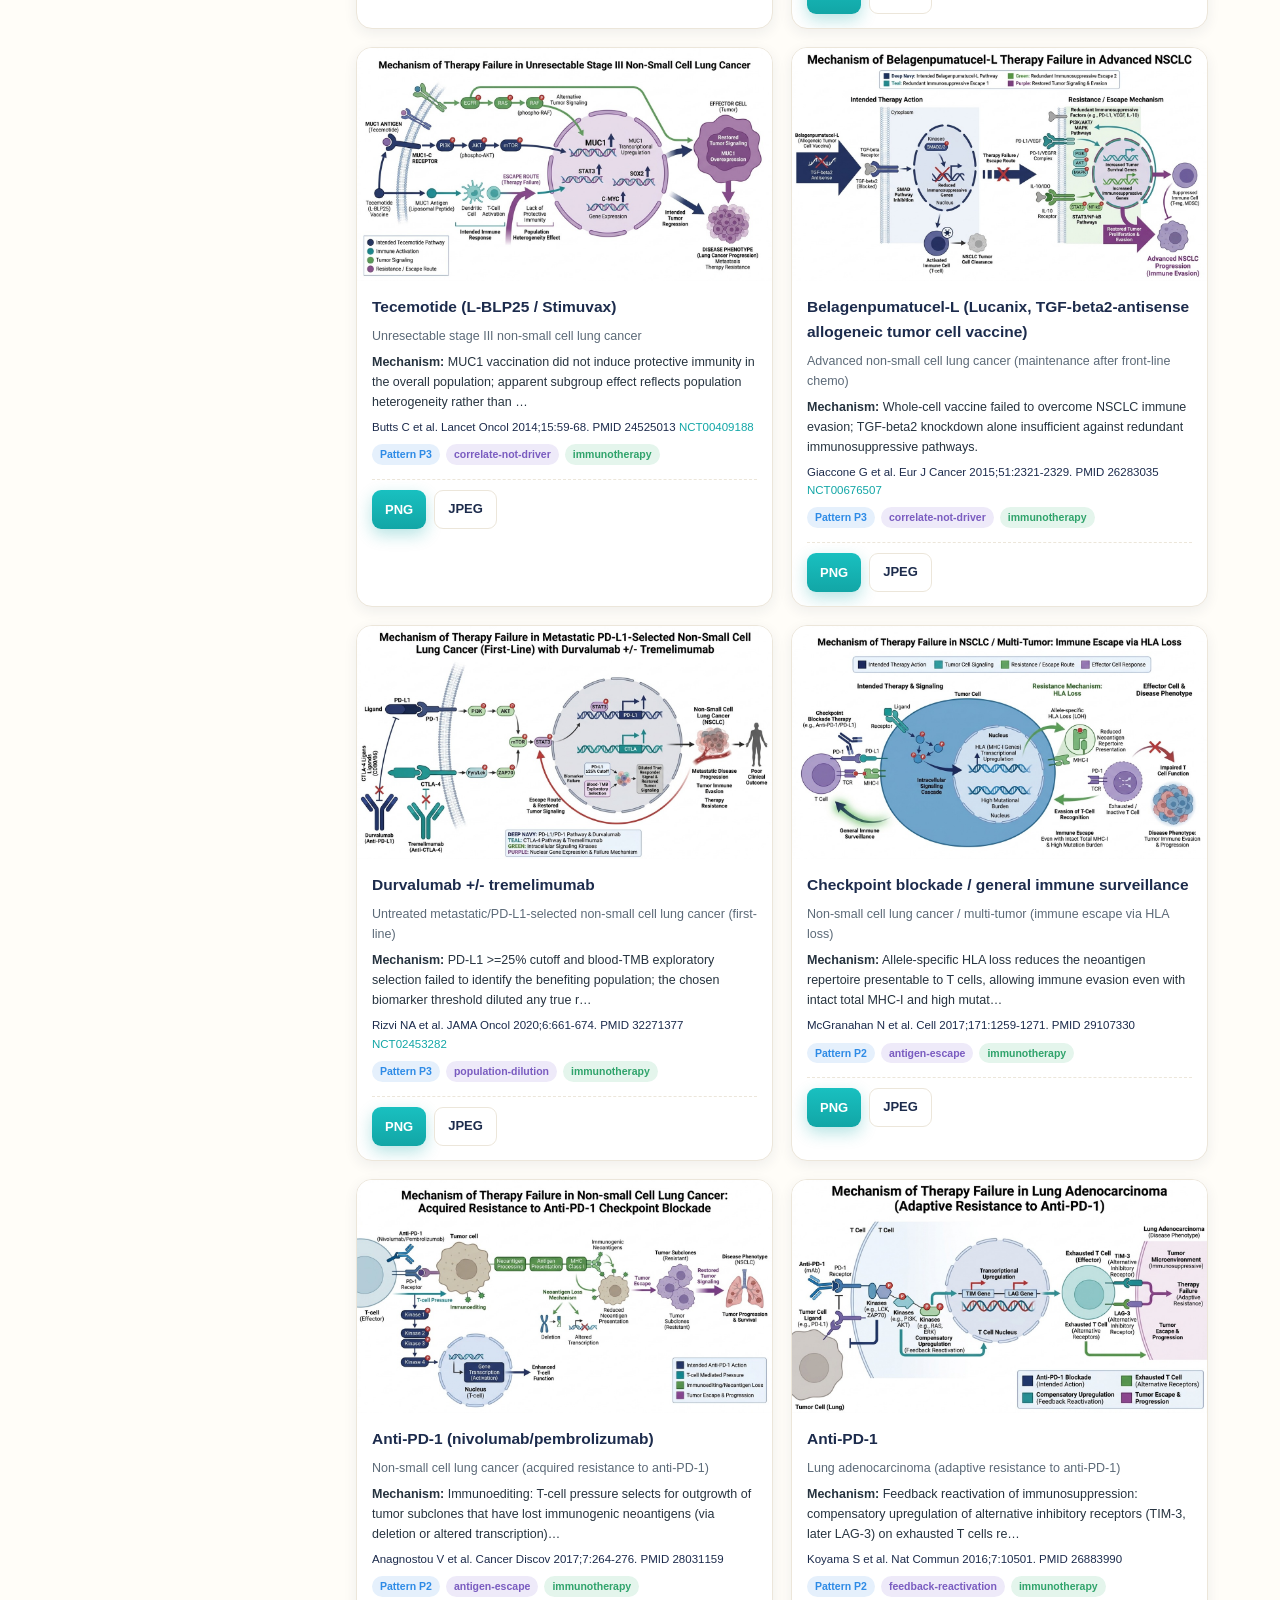
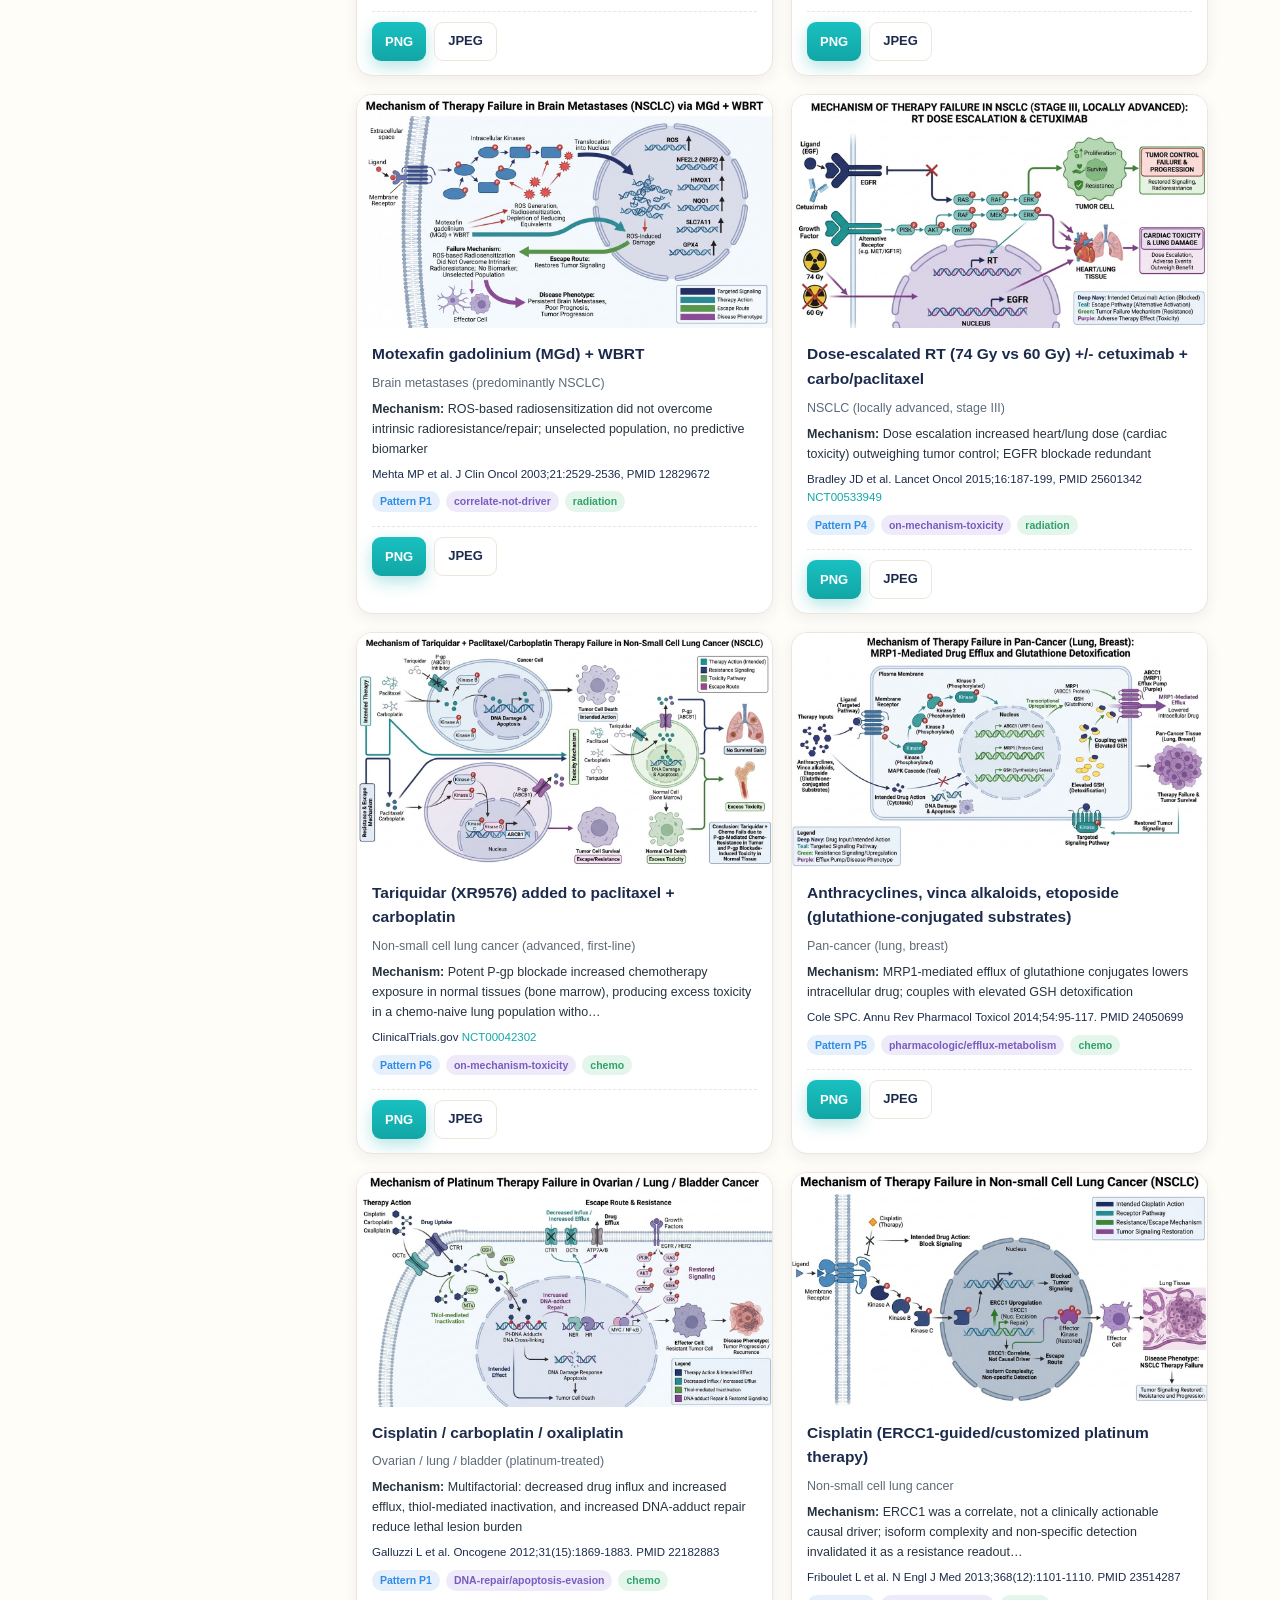
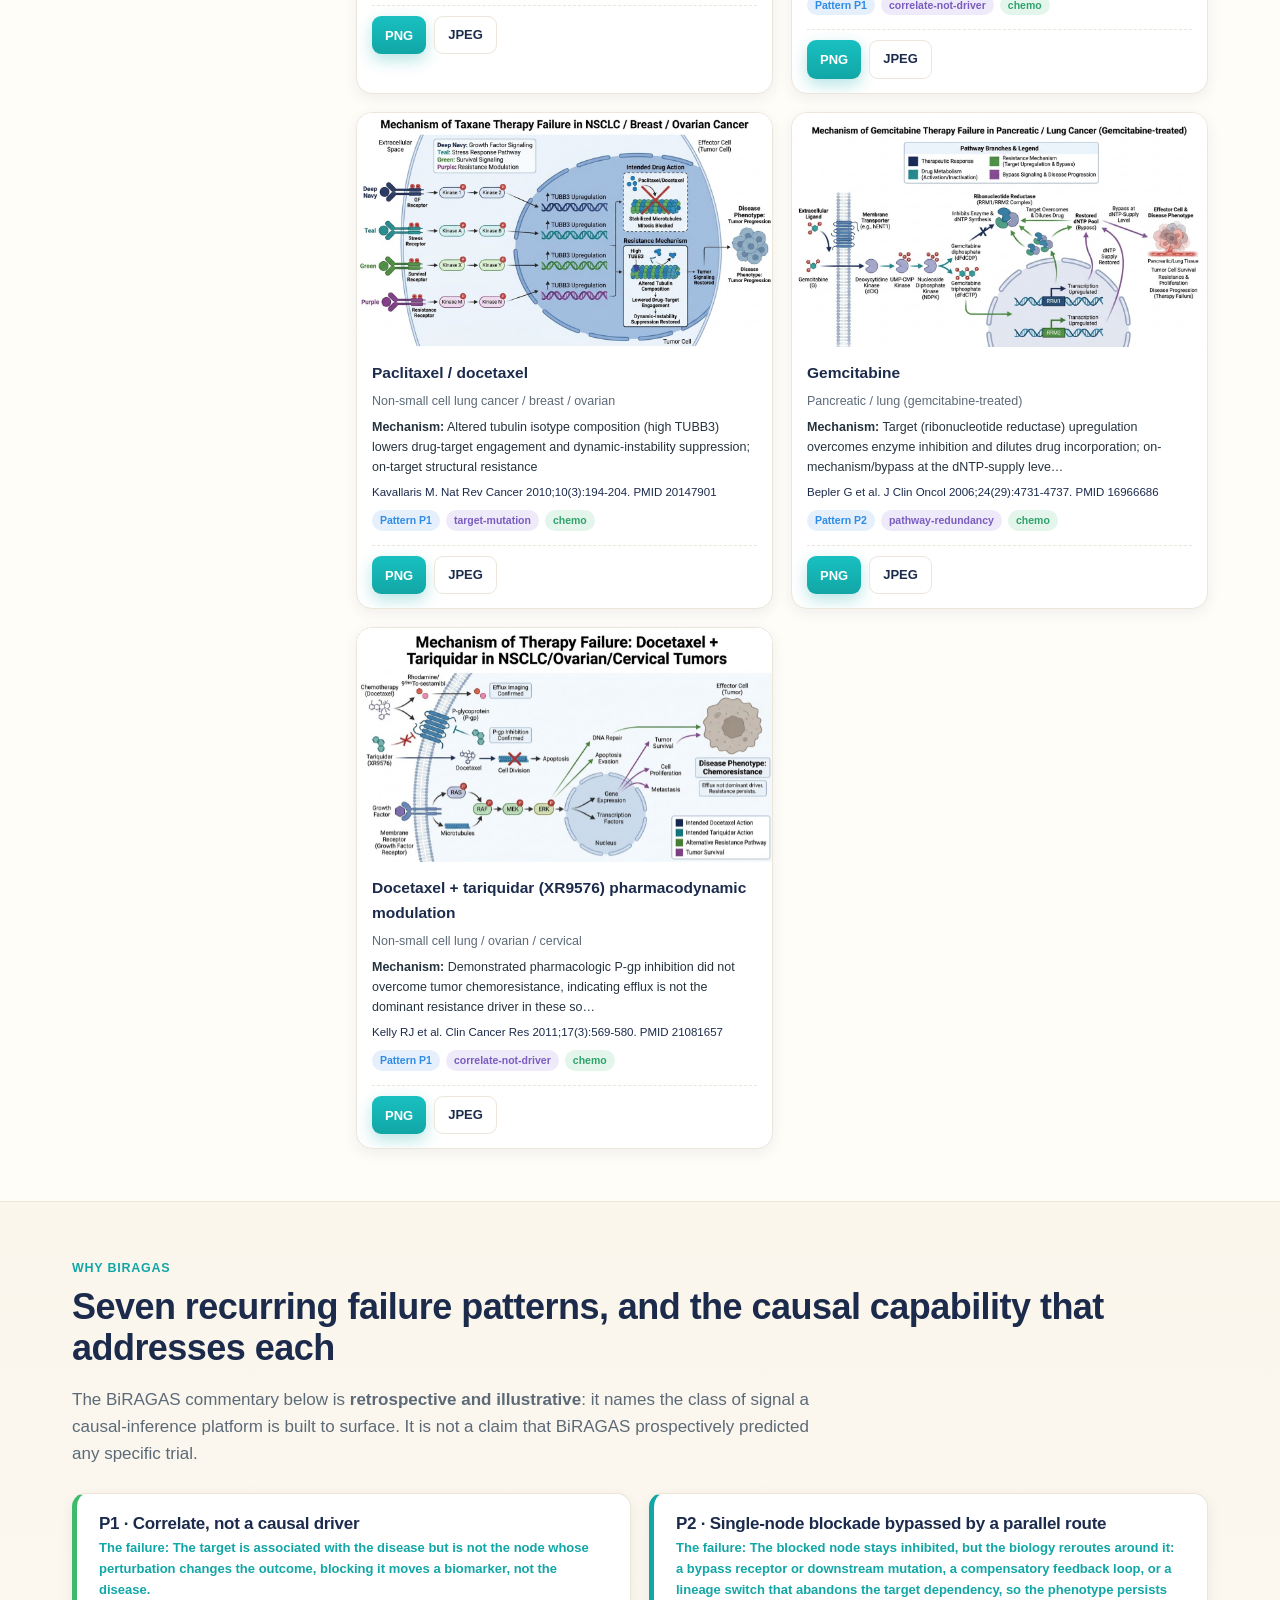
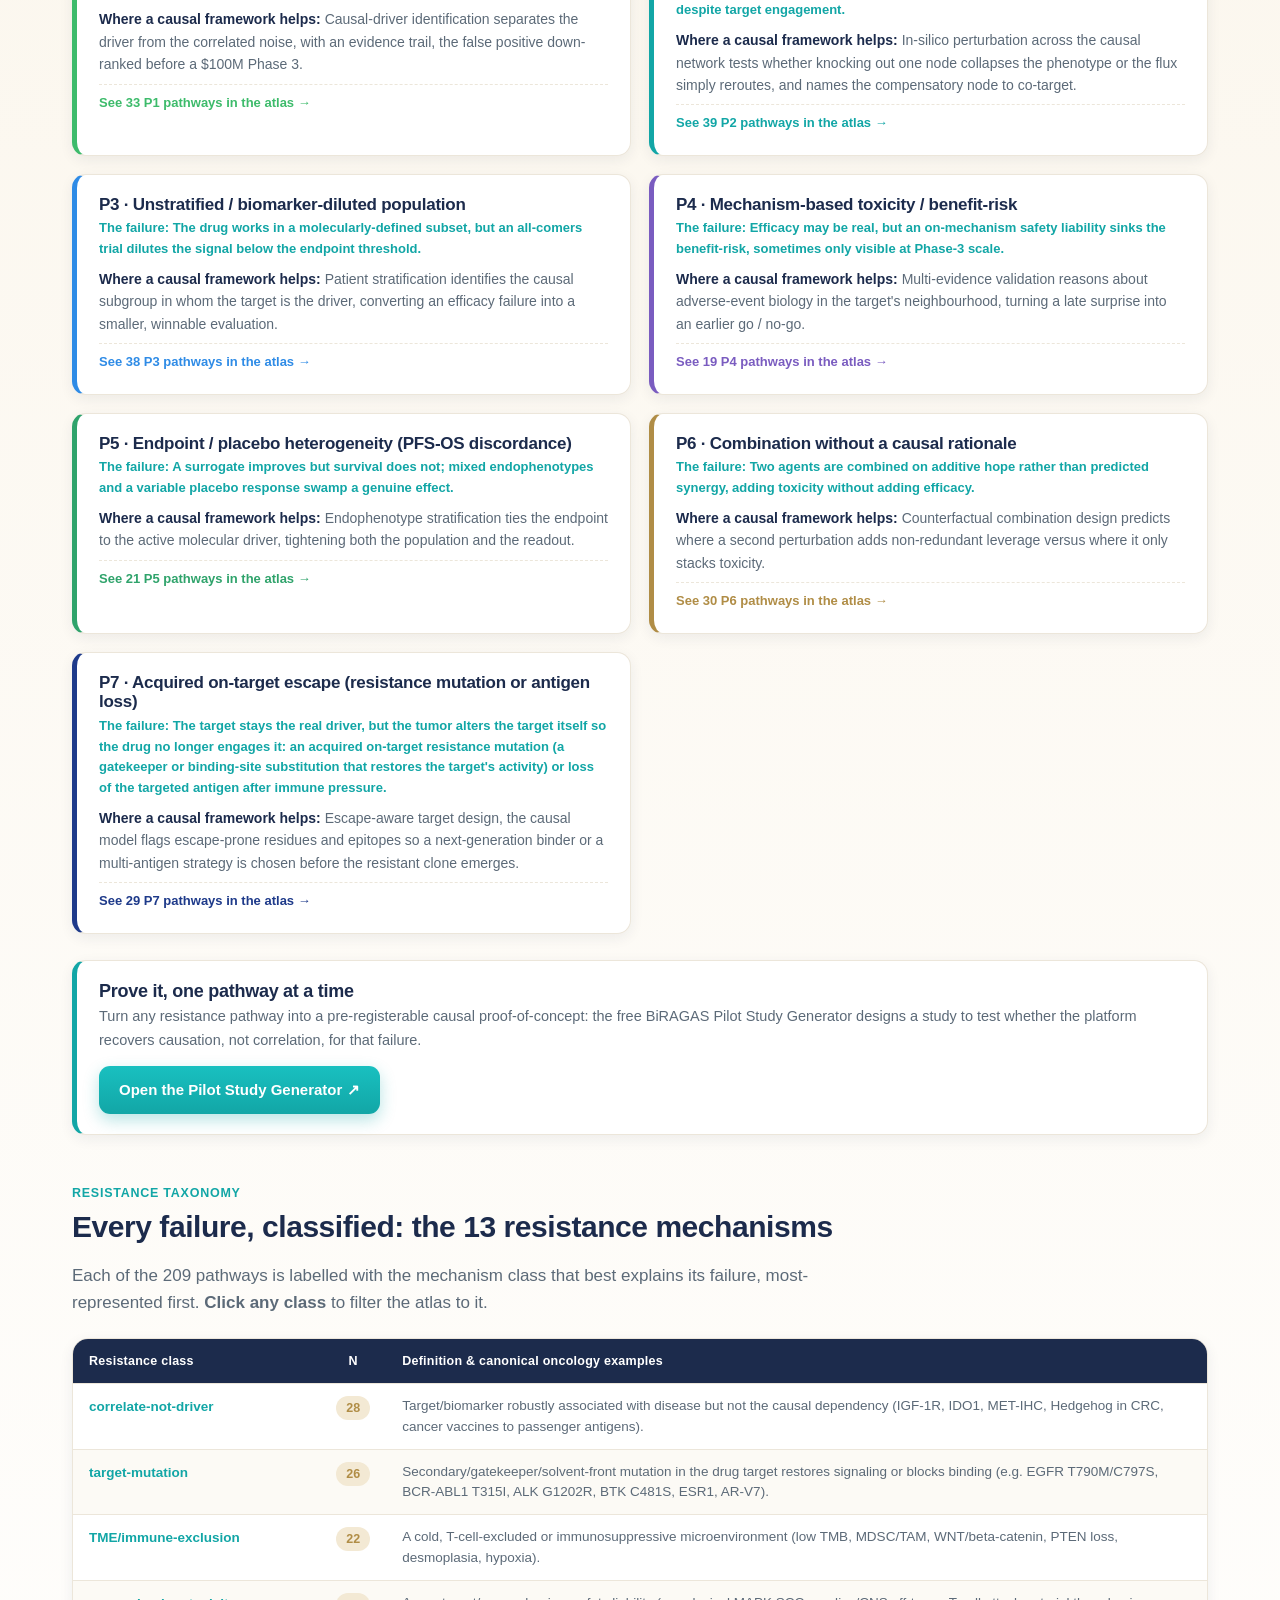
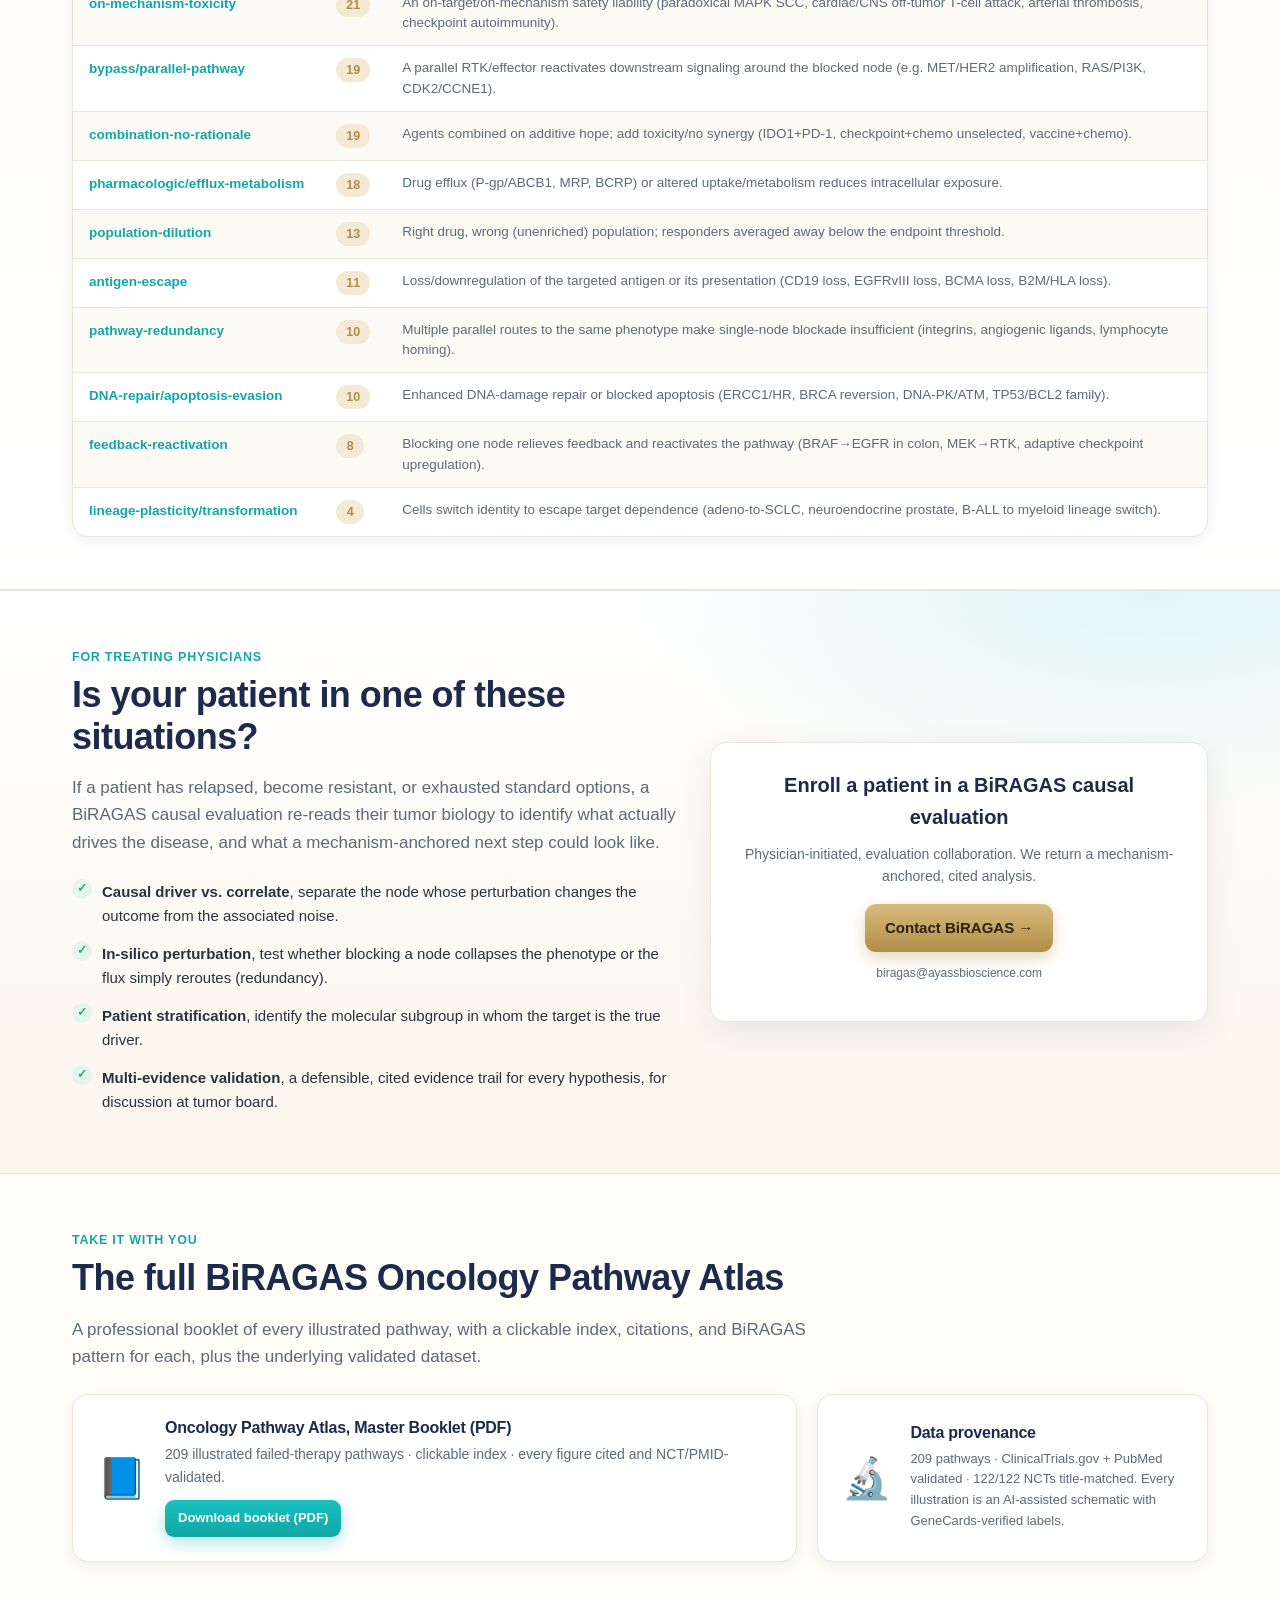
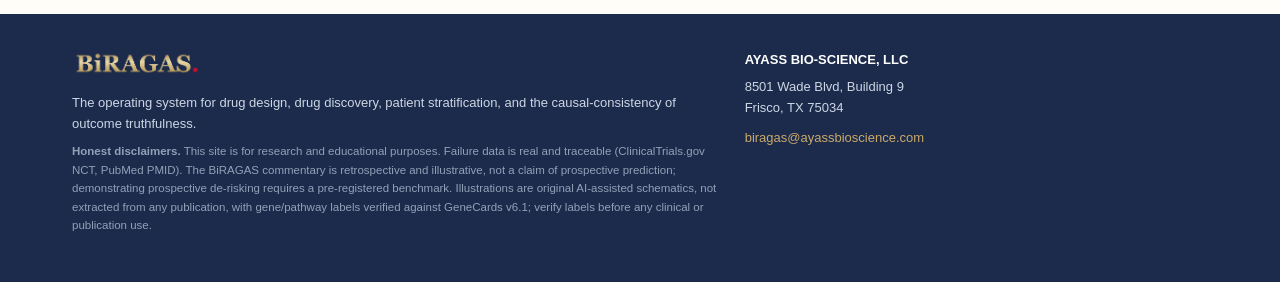
==== commit 7218442d: "v2: add Pilot Studies button (teal) in header linking to biragas-pilot.fly.dev; v30 Co-Authored-By: " ====
--- a/v2/index.html
+++ b/v2/index.html
@@ -5,7 +5,7 @@
 <meta name="viewport" content="width=device-width, initial-scale=1">
 <title>BiRAGAS Cancer Optimizer, Failed therapies, re-read by causal inference</title>
 <meta name="description" content="An atlas of failed cancer therapies and their resistance mechanisms across 27 cancer types, and how the BiRAGAS causal-inference platform can help physicians re-read them for patients who have run out of options.">
-<link rel="stylesheet" href="styles.css?v=29">
+<link rel="stylesheet" href="styles.css?v=30">
 </head>
 <body>
 
@@ -20,7 +20,7 @@
       <a href="#why">Why BiRAGAS</a>
       <a href="#physicians">For Physicians</a>
       <a href="#download">Download</a>
-      <a href="https://biragas-pilot.fly.dev" target="_blank" rel="noopener">Pilot Generator ↗</a>
+      <a class="btn btn-teal btn-sm" href="https://biragas-pilot.fly.dev" target="_blank" rel="noopener">Pilot Studies ↗</a>
       <a class="btn btn-gold btn-sm" href="#physicians">Enroll a patient</a>
     </nav>
   </div>
@@ -139,7 +139,7 @@
         <div>
           <h4 style="margin:0">Oncology Pathway Atlas, Master Booklet (PDF)</h4>
           <p style="color:var(--slate);font-size:14px;margin:6px 0 12px">209 illustrated failed-therapy pathways · clickable index · every figure cited and NCT/PMID-validated.</p>
-          <a class="btn btn-teal btn-sm" href="assets/BiRAGAS_Oncology_Pathway_Atlas.pdf?v=29" download>Download booklet (PDF)</a>
+          <a class="btn btn-teal btn-sm" href="assets/BiRAGAS_Oncology_Pathway_Atlas.pdf?v=30" download>Download booklet (PDF)</a>
         </div>
       </div>
       <div class="dl-card">
@@ -169,6 +169,6 @@
 </footer>
 
 <div id="toast" class="toast hidden"></div>
-<script src="app.js?v=29"></script>
+<script src="app.js?v=30"></script>
 </body>
 </html>
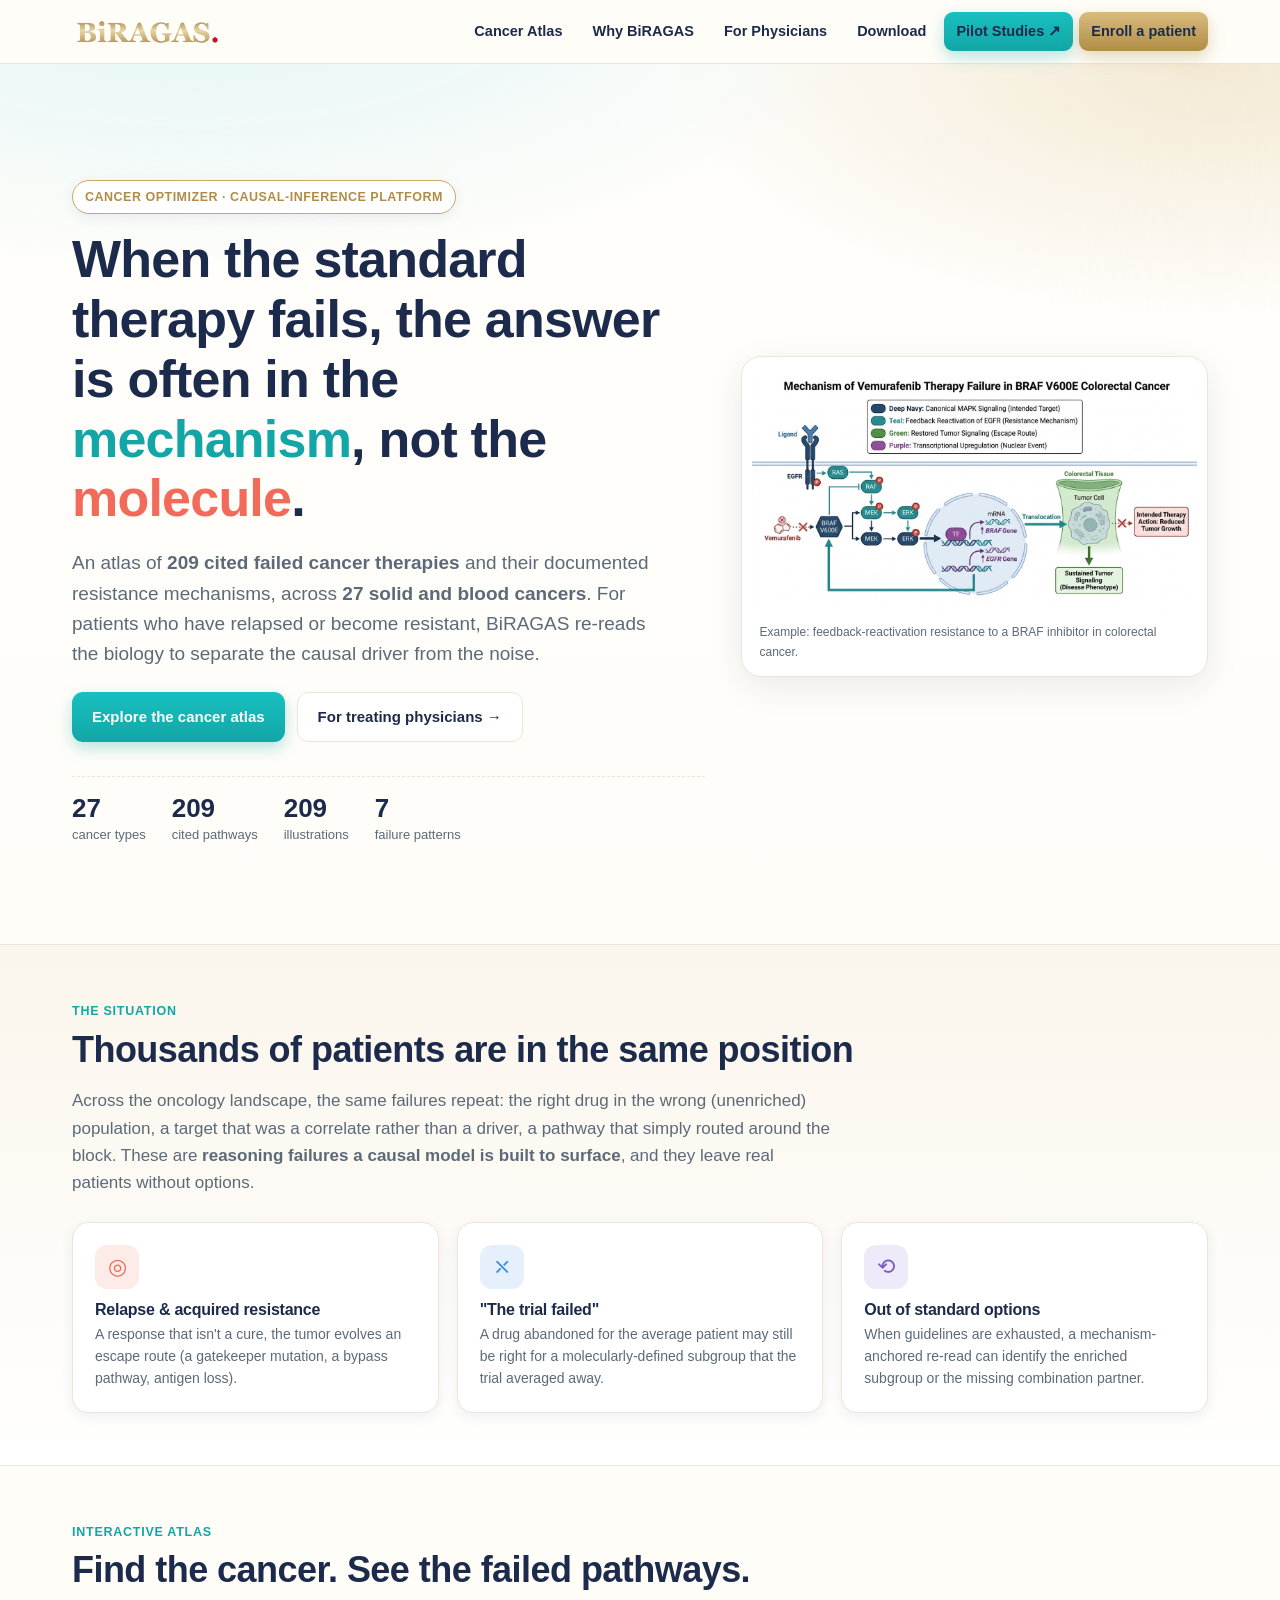
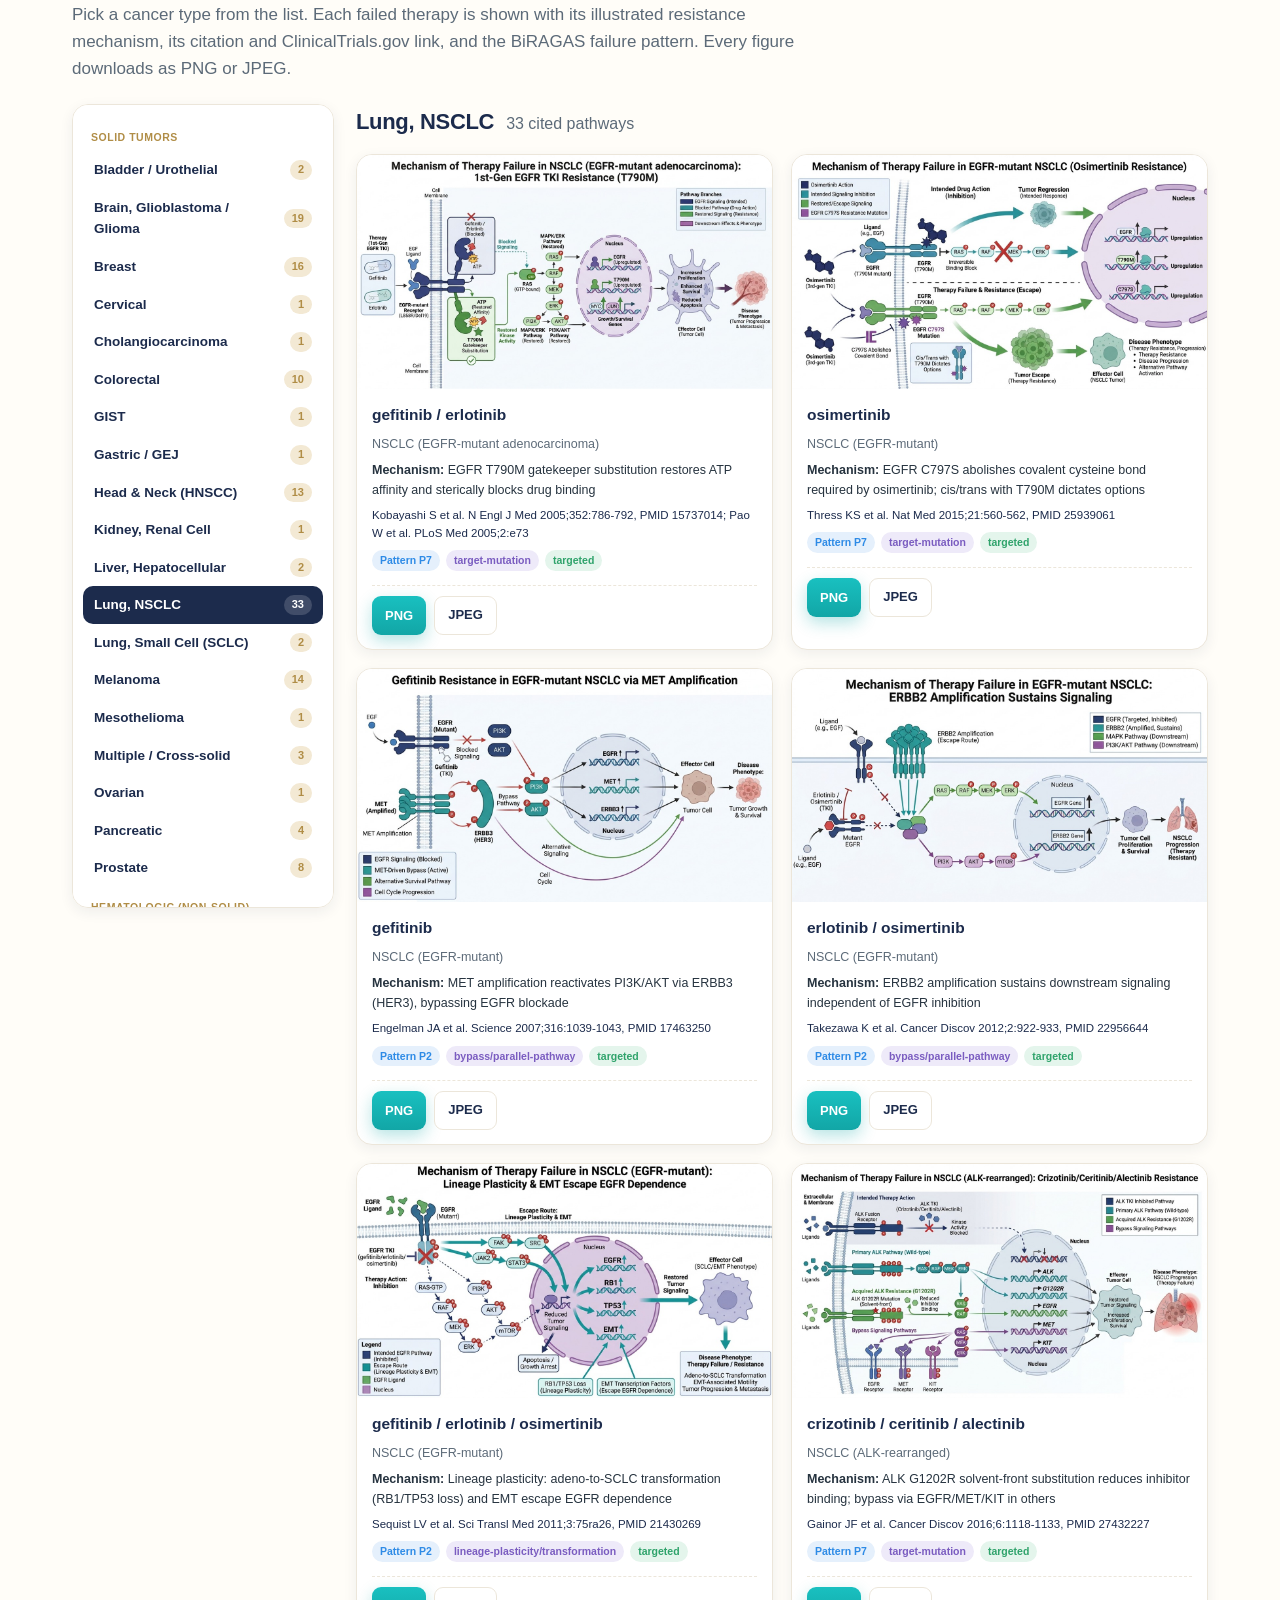
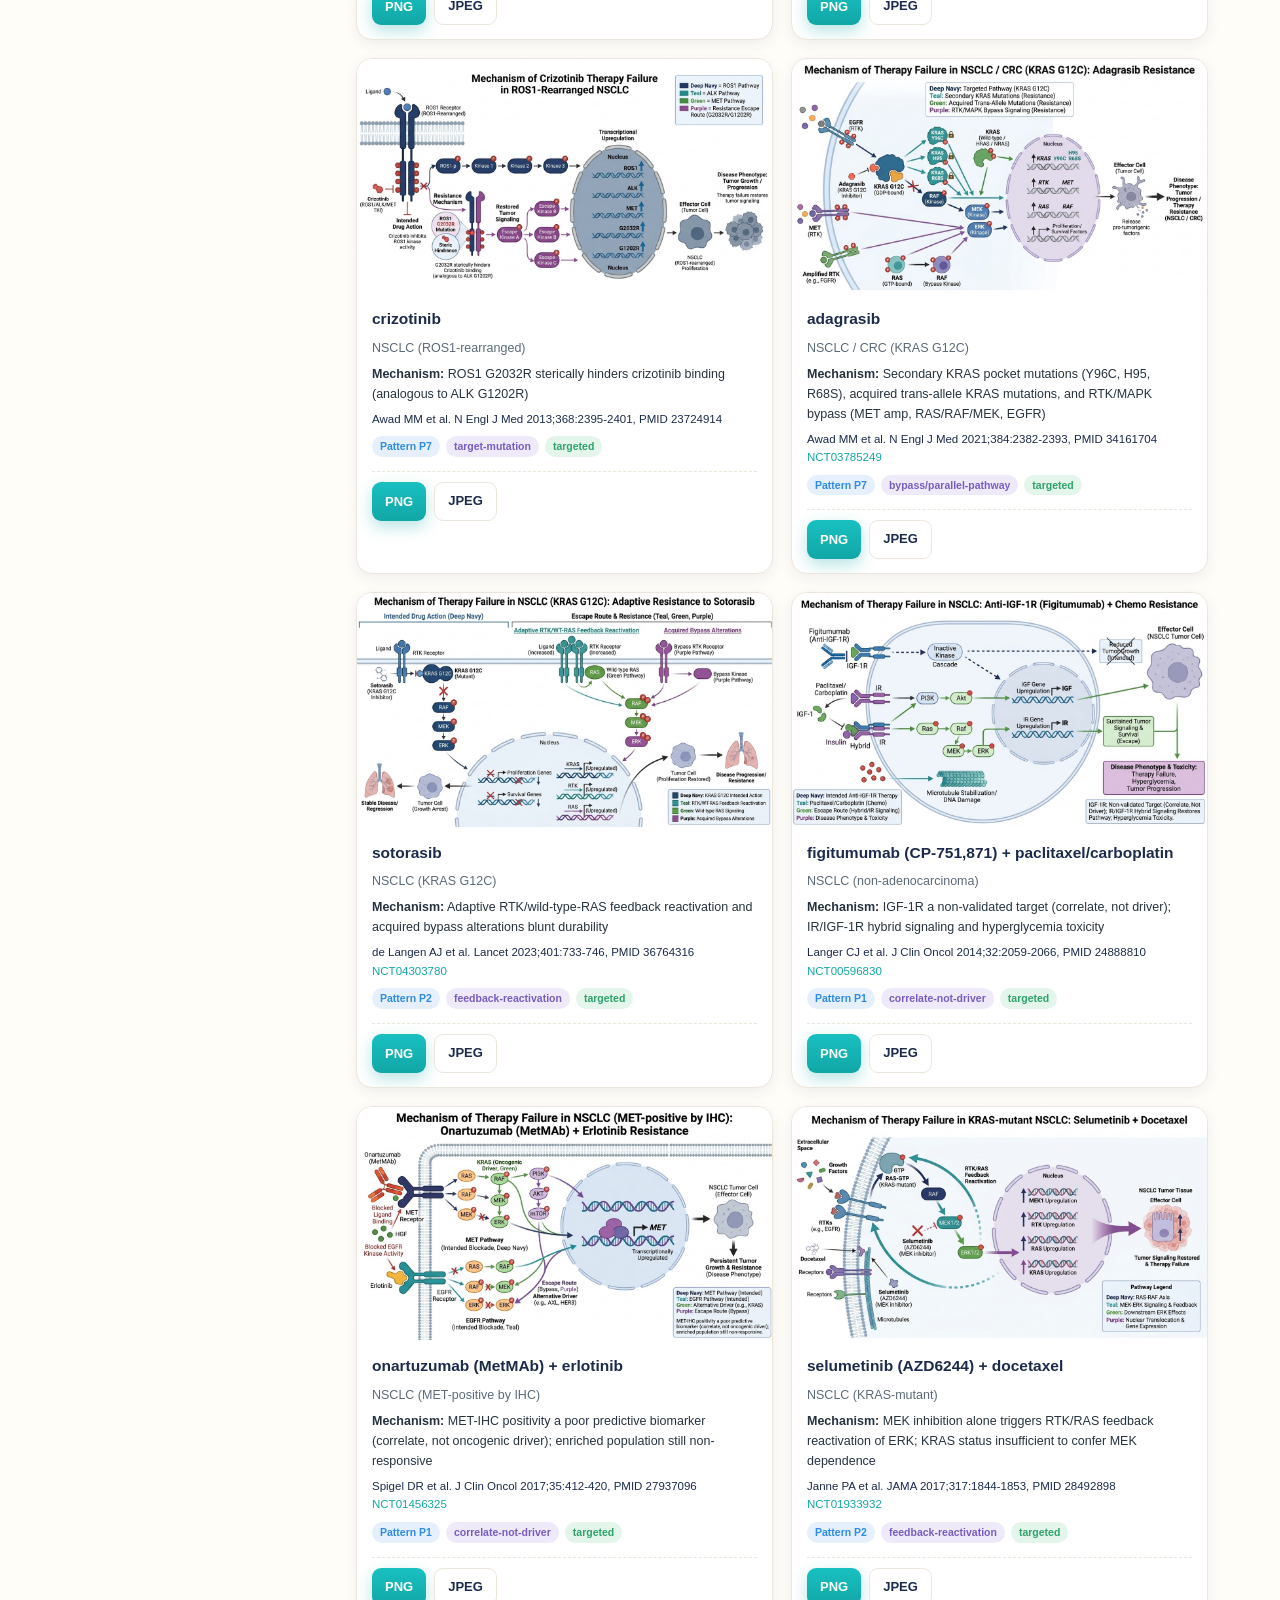
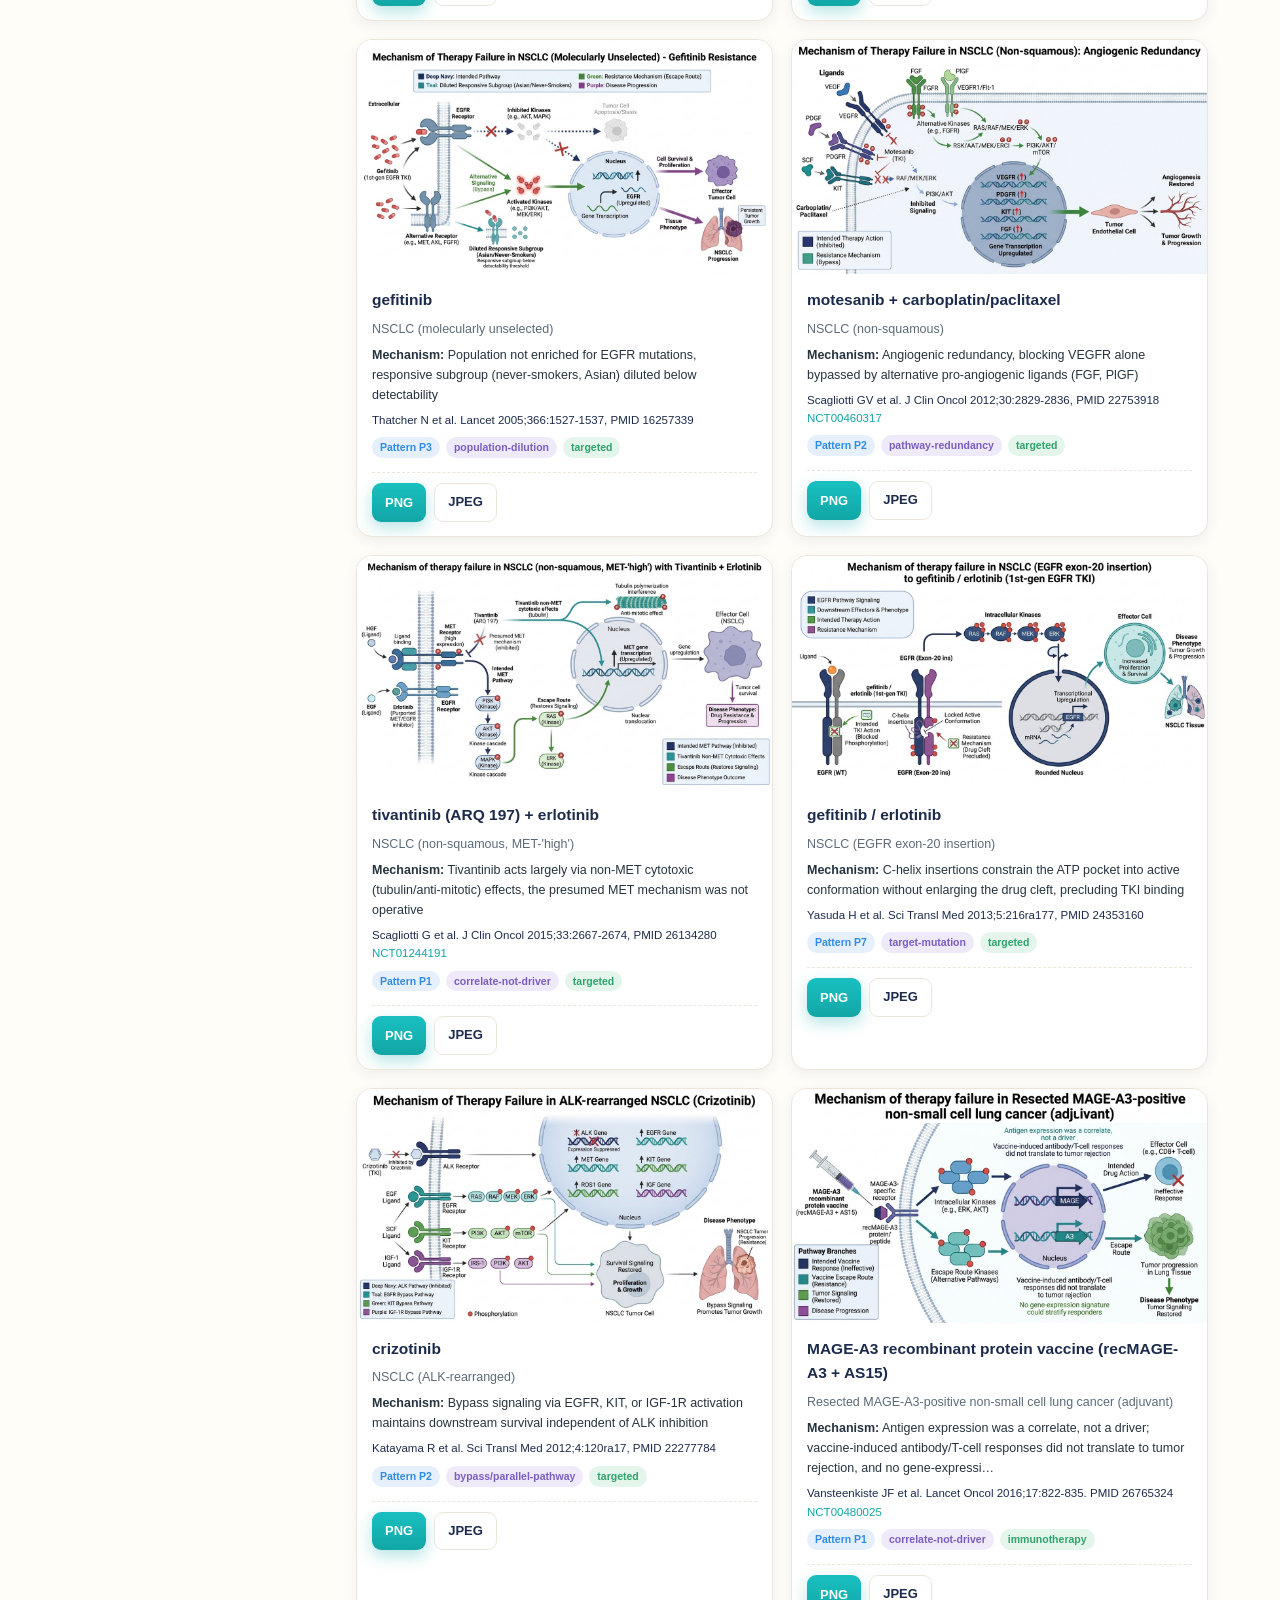
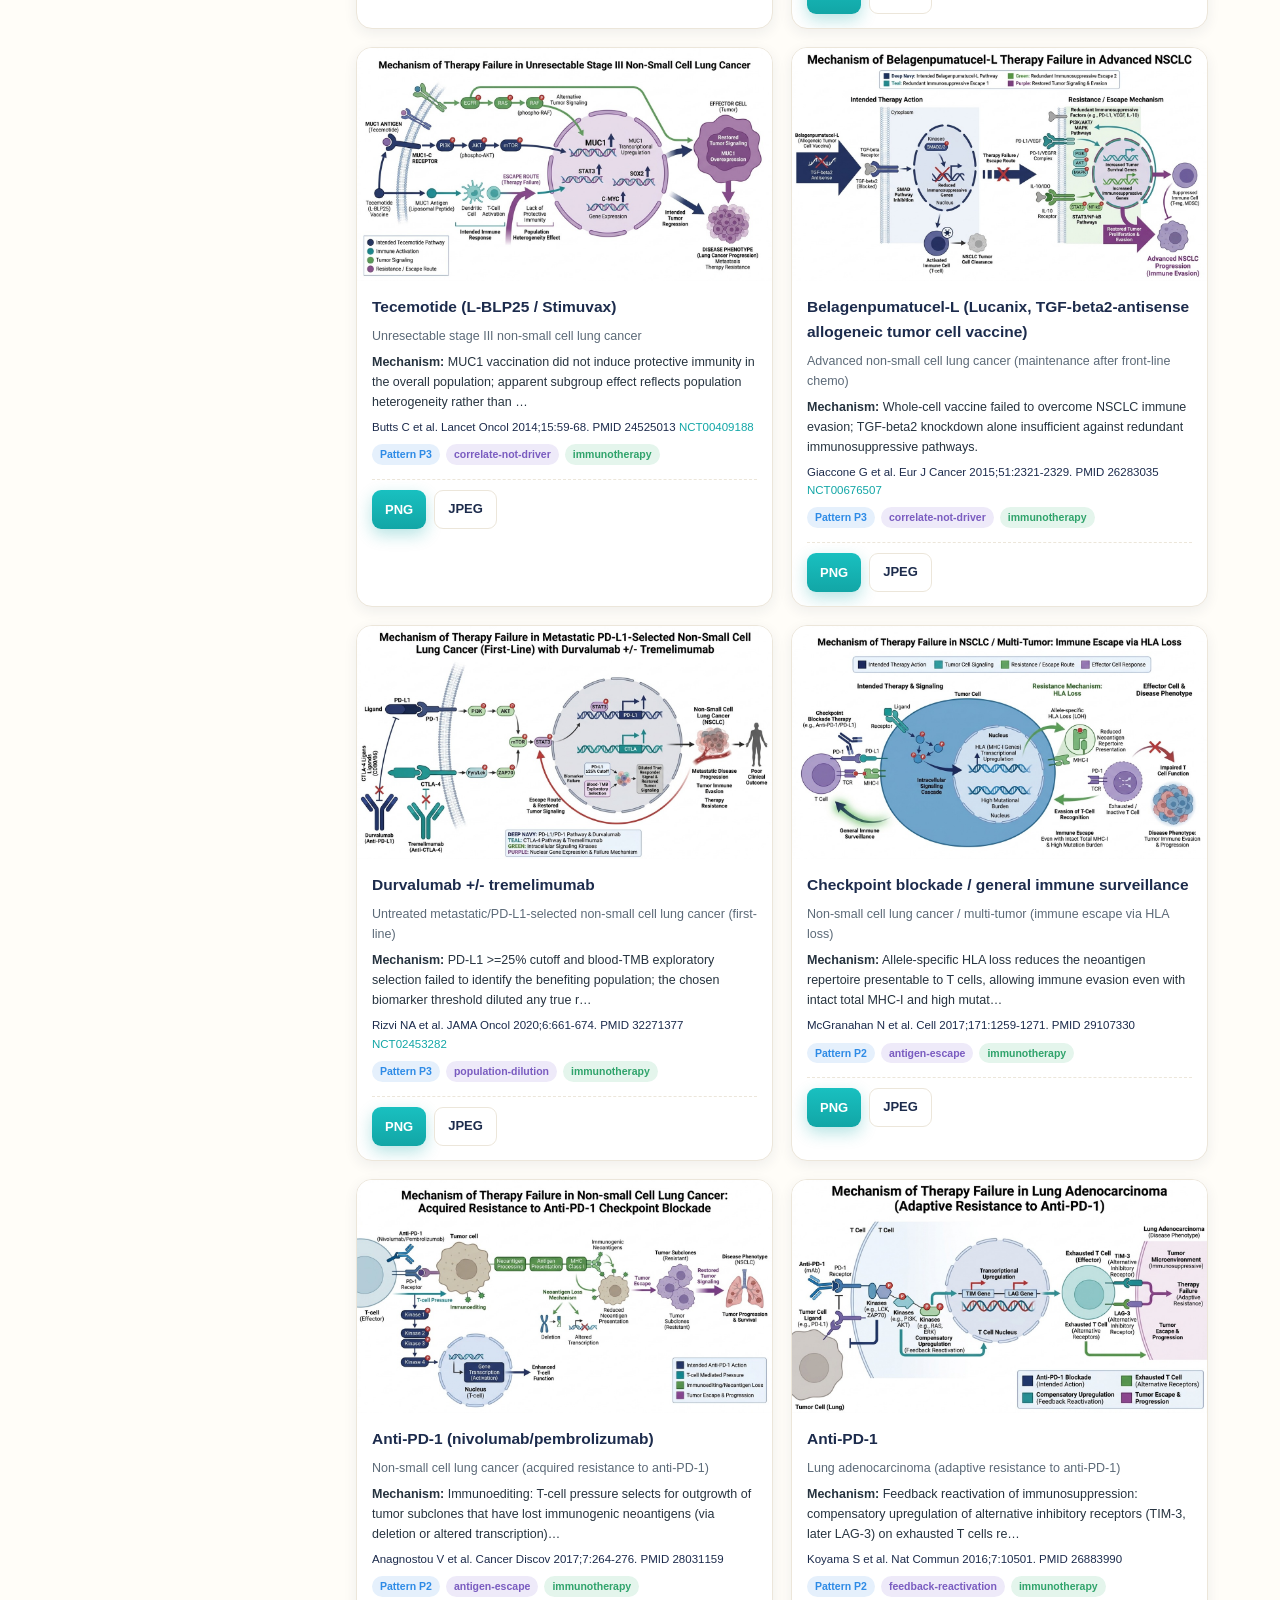
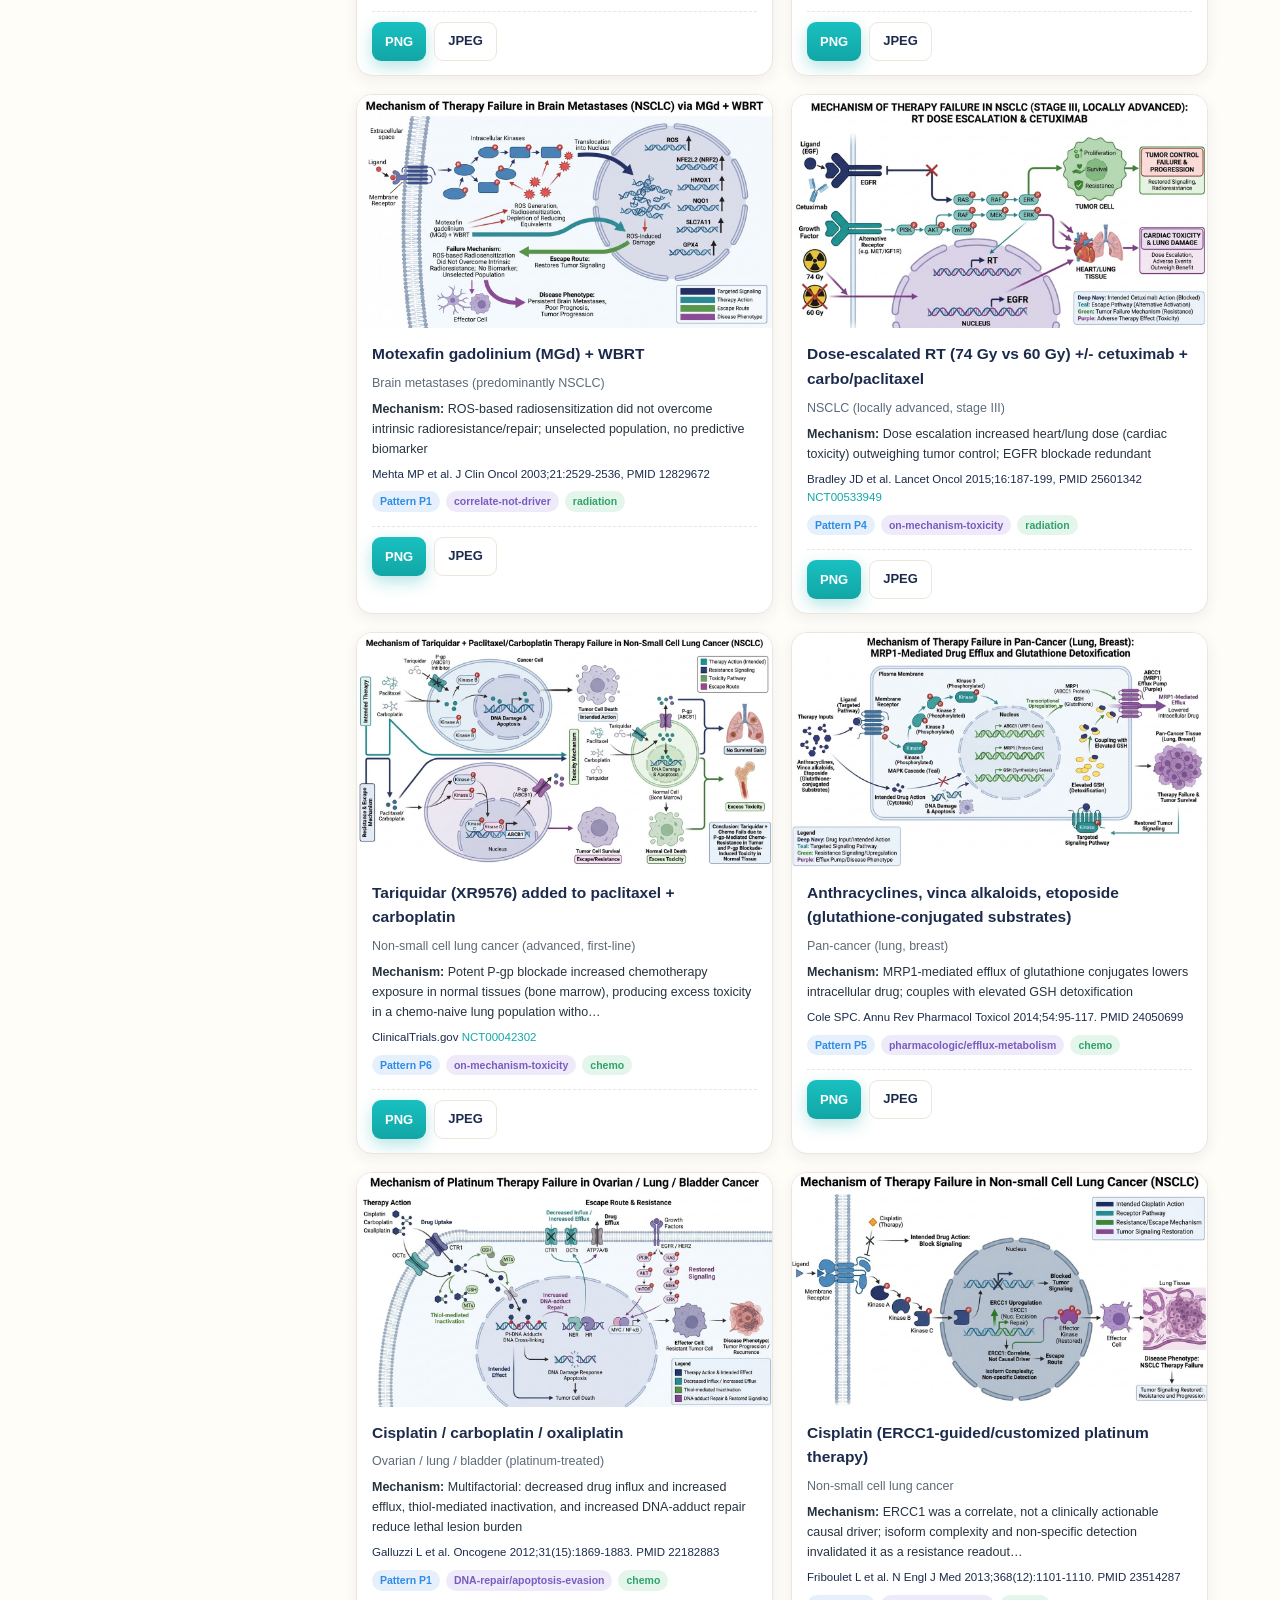
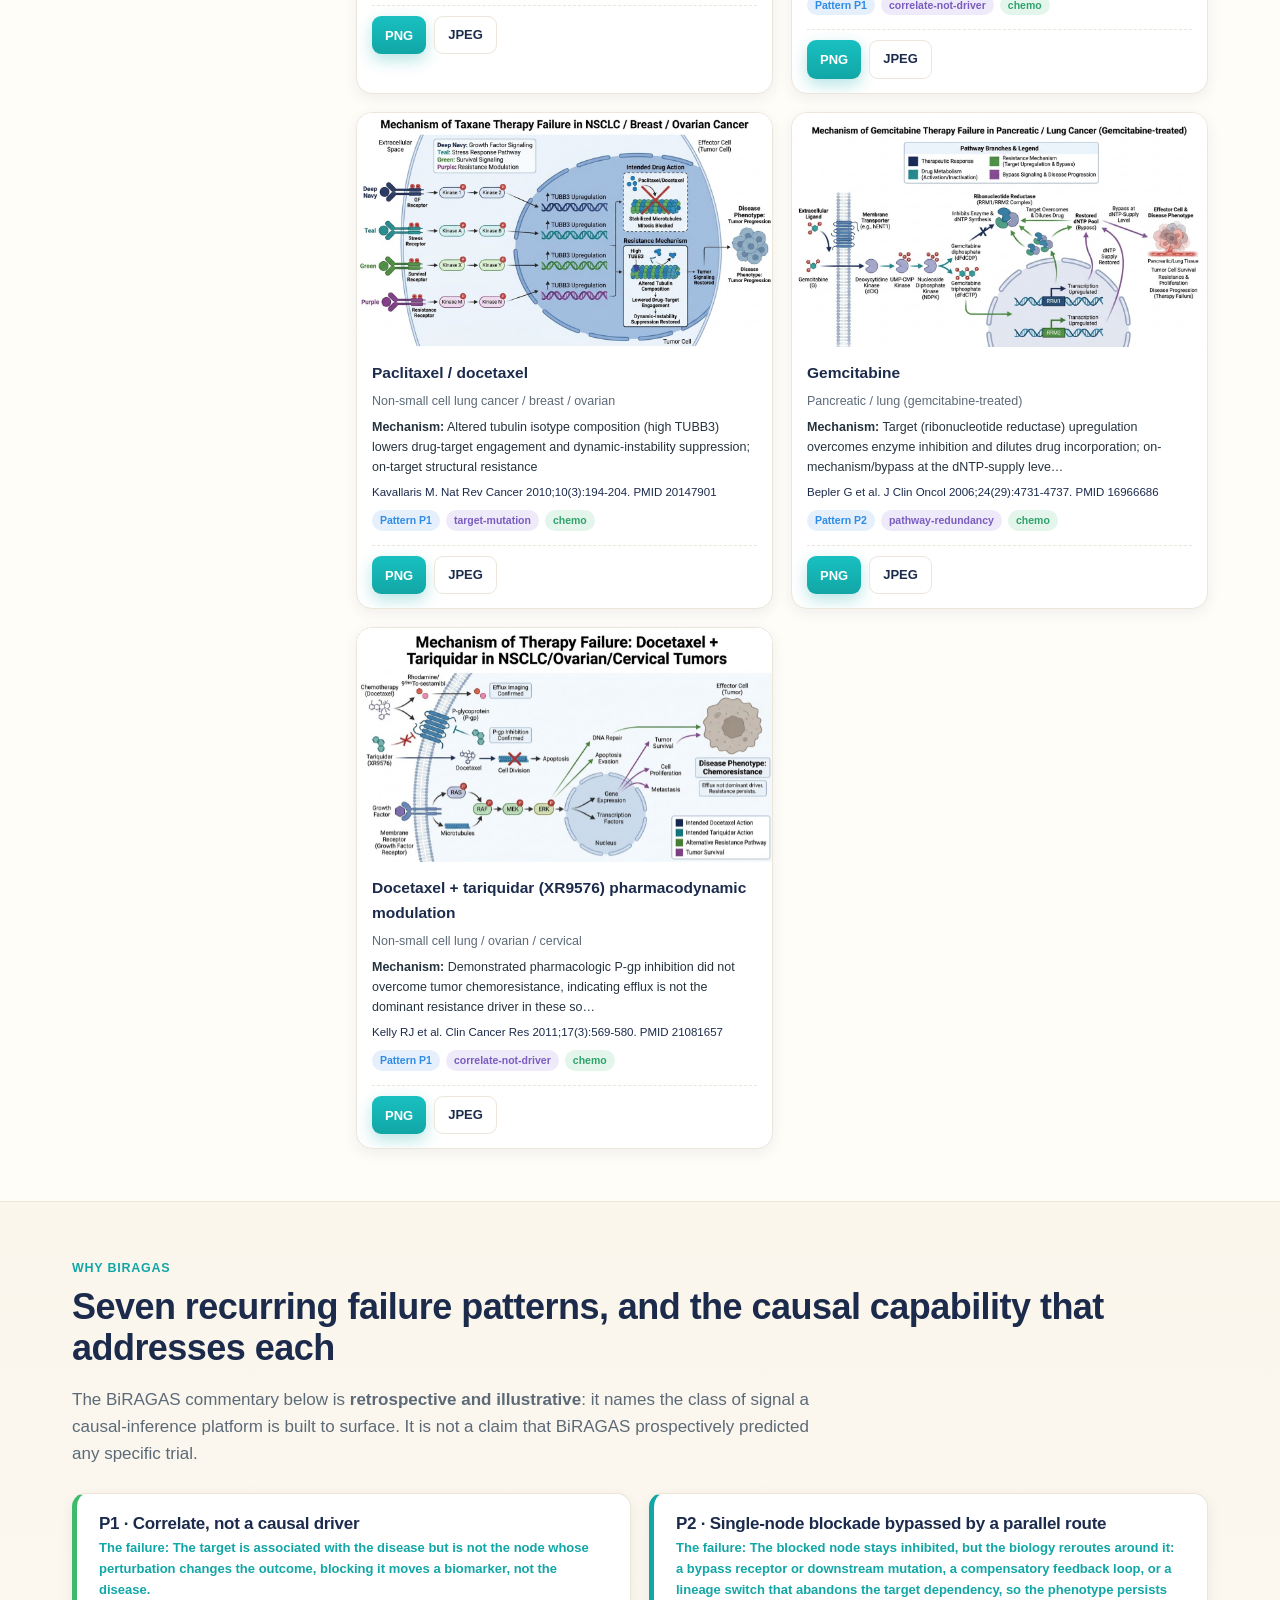
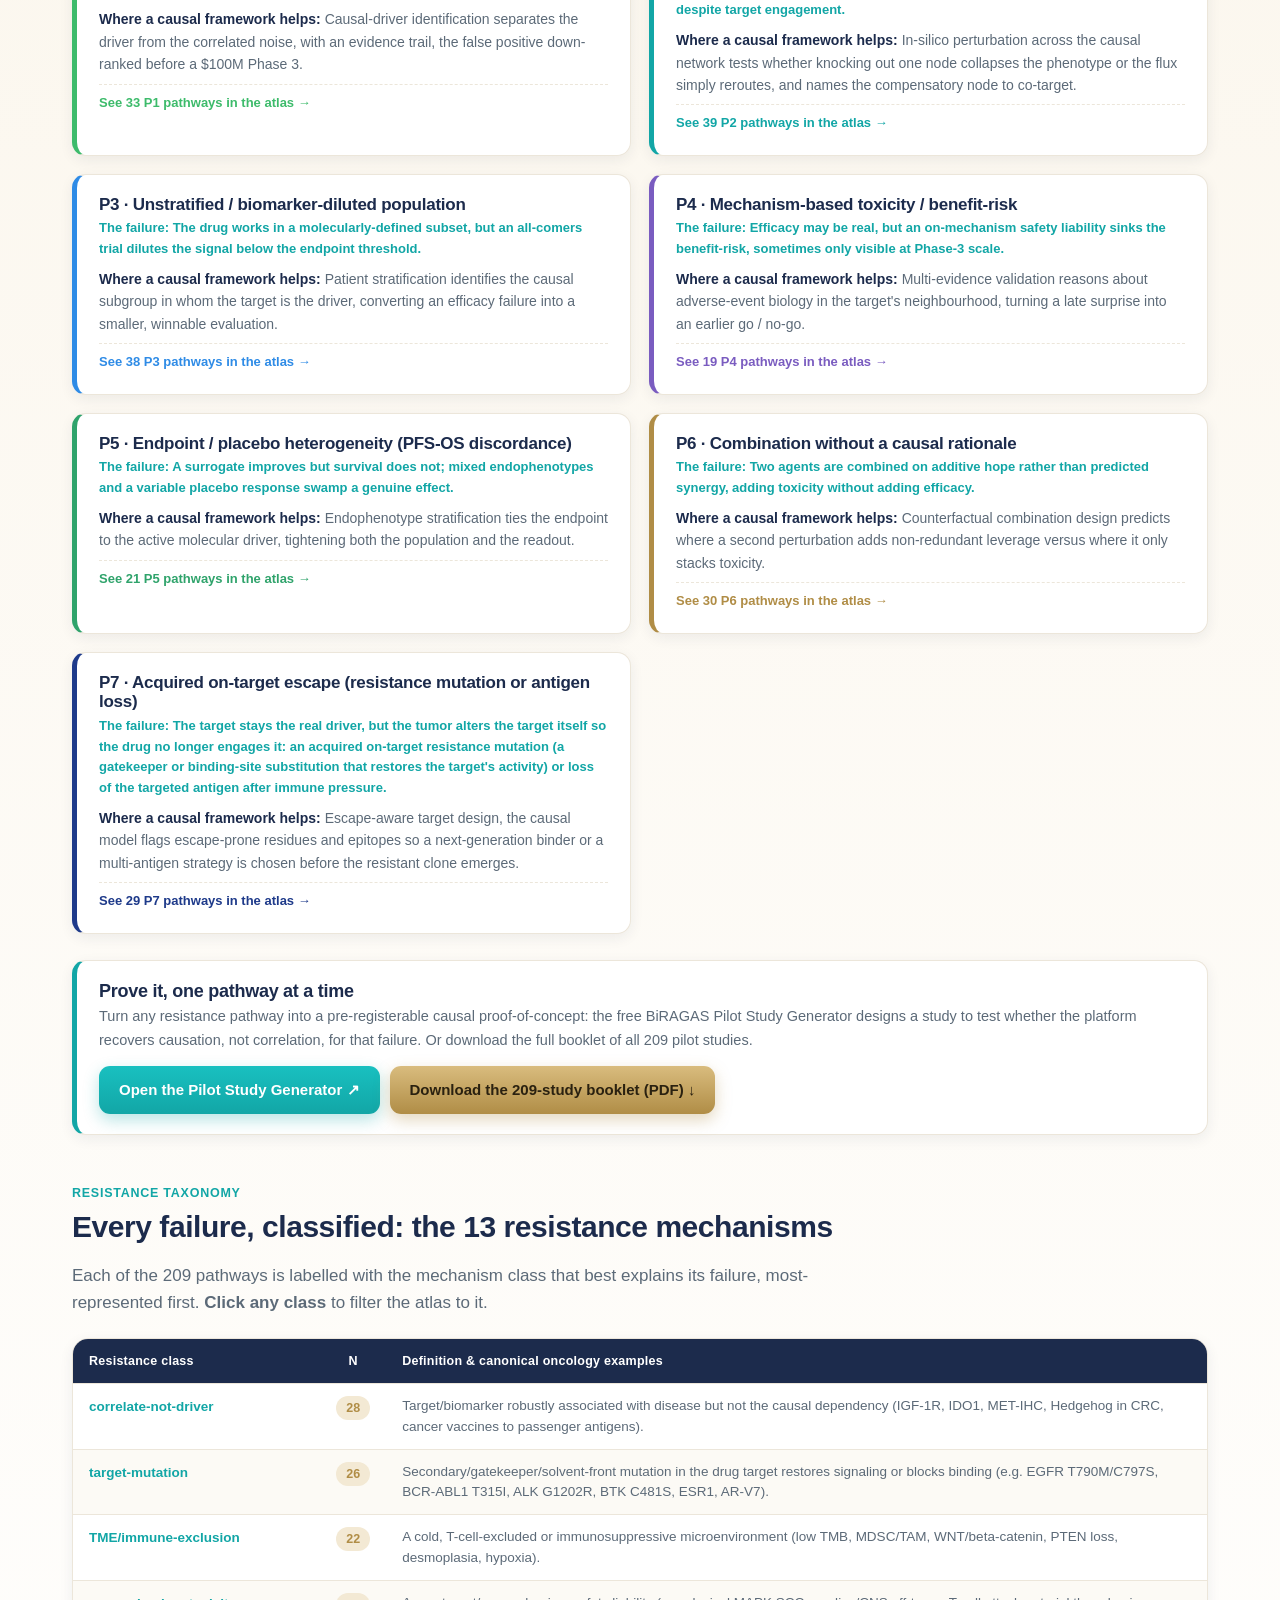
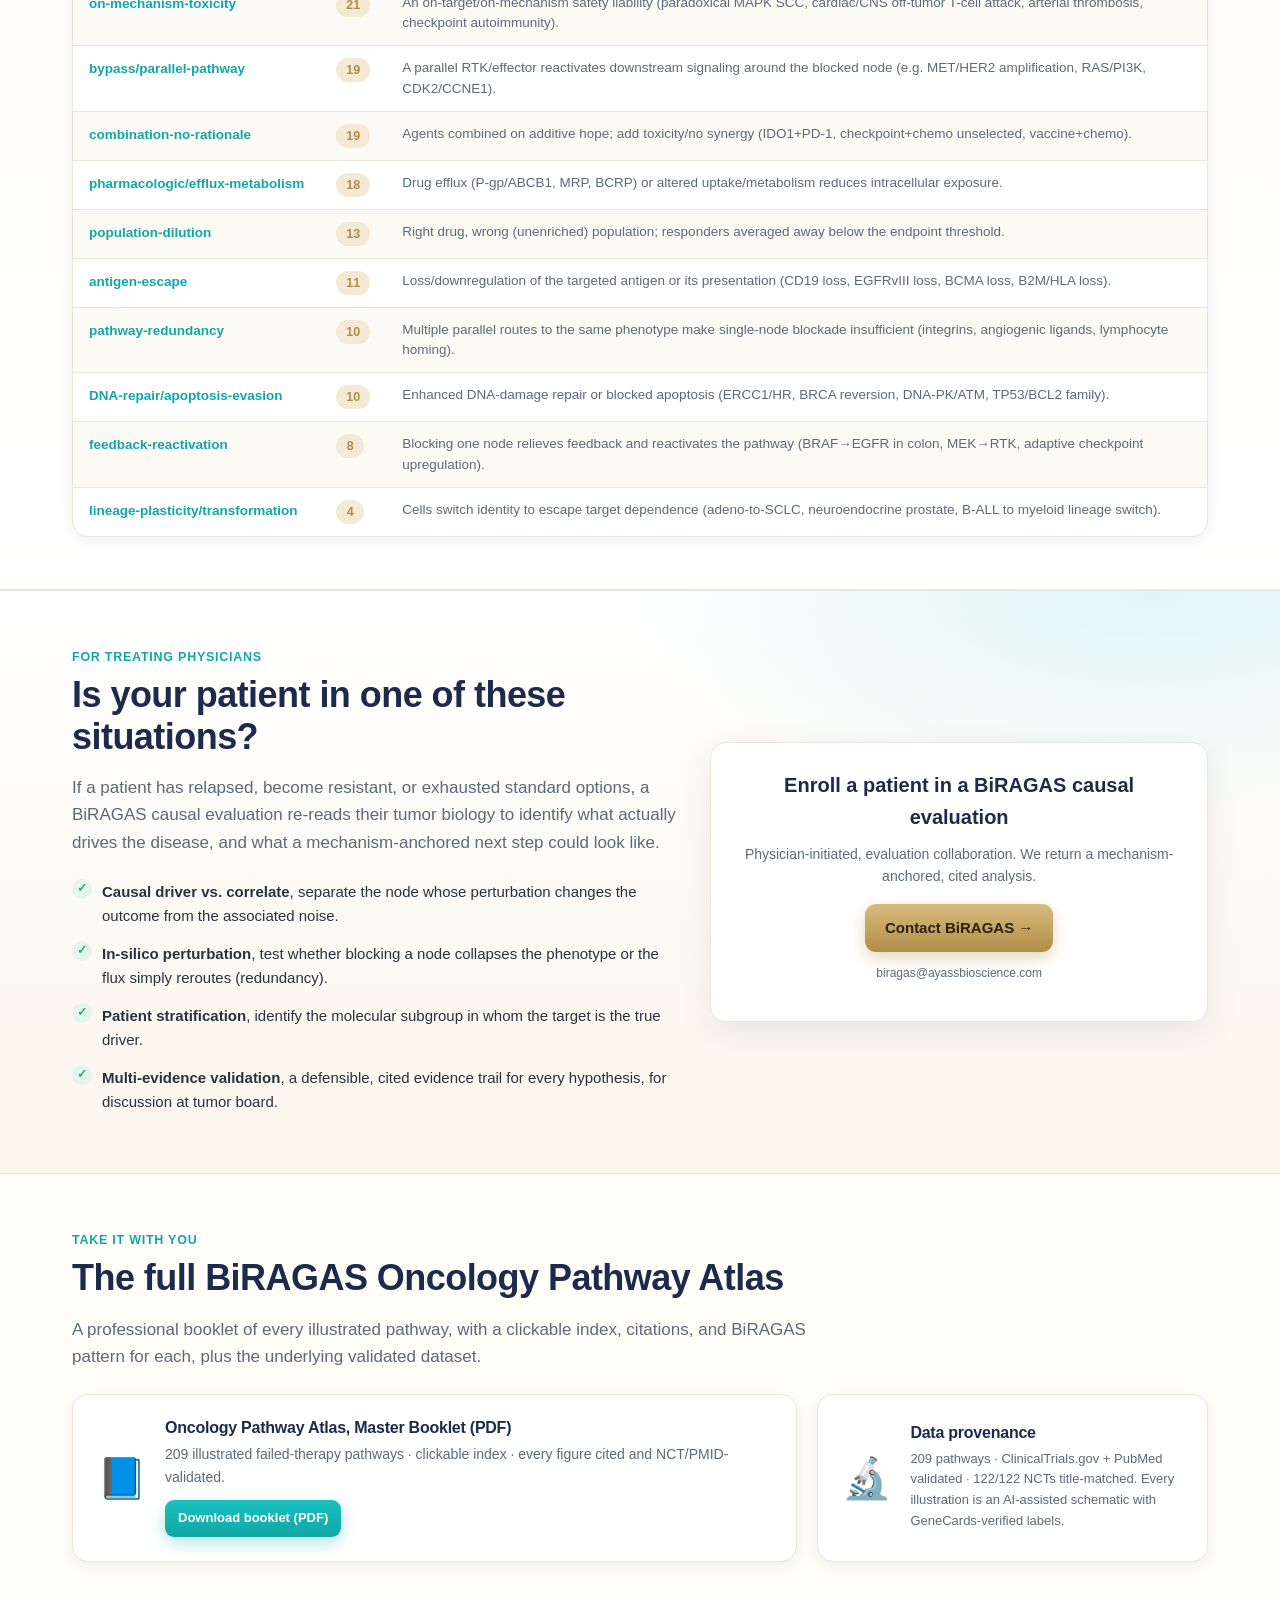
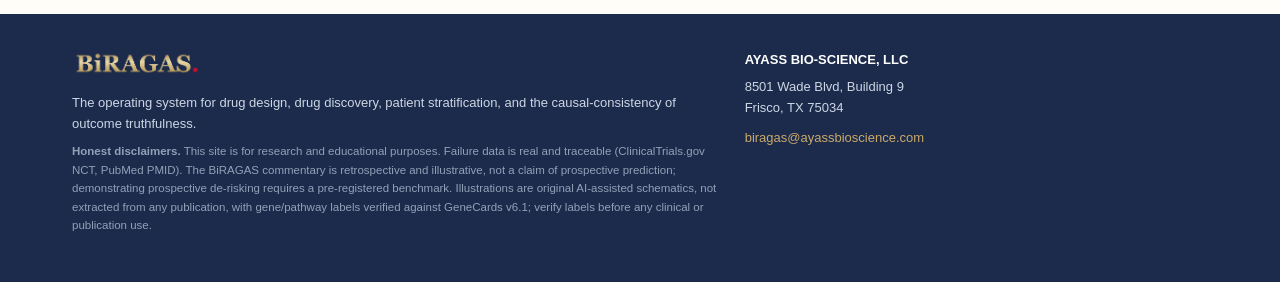
==== commit 15434102: "v2: add 209-study booklet download button (GitHub release) next to the Pilot Study Generator; v31 Co" ====
--- a/v2/index.html
+++ b/v2/index.html
@@ -5,7 +5,7 @@
 <meta name="viewport" content="width=device-width, initial-scale=1">
 <title>BiRAGAS Cancer Optimizer, Failed therapies, re-read by causal inference</title>
 <meta name="description" content="An atlas of failed cancer therapies and their resistance mechanisms across 27 cancer types, and how the BiRAGAS causal-inference platform can help physicians re-read them for patients who have run out of options.">
-<link rel="stylesheet" href="styles.css?v=30">
+<link rel="stylesheet" href="styles.css?v=31">
 </head>
 <body>
 
@@ -89,8 +89,11 @@
 
     <div style="margin-top:26px;background:#fff;border:1px solid var(--line);border-left:5px solid var(--teal);border-radius:14px;padding:20px 22px;box-shadow:var(--shadow-sm)">
       <h3 style="margin:0 0 4px;color:var(--navy);font-size:18px">Prove it, one pathway at a time</h3>
-      <p style="color:var(--slate);font-size:14.5px;margin:0 0 14px">Turn any resistance pathway into a pre-registerable causal proof-of-concept: the free BiRAGAS Pilot Study Generator designs a study to test whether the platform recovers causation, not correlation, for that failure.</p>
-      <a class="btn btn-teal" href="https://biragas-pilot.fly.dev" target="_blank" rel="noopener">Open the Pilot Study Generator ↗</a>
+      <p style="color:var(--slate);font-size:14.5px;margin:0 0 14px">Turn any resistance pathway into a pre-registerable causal proof-of-concept: the free BiRAGAS Pilot Study Generator designs a study to test whether the platform recovers causation, not correlation, for that failure. Or download the full booklet of all 209 pilot studies.</p>
+      <div style="display:flex;gap:10px;flex-wrap:wrap">
+        <a class="btn btn-teal" href="https://biragas-pilot.fly.dev" target="_blank" rel="noopener">Open the Pilot Study Generator ↗</a>
+        <a class="btn btn-gold" href="https://github.com/mayasss-gif/biragas-cancer-optimizer/releases/download/pilot-studies-booklet/BiRAGAS_Oncology_Pilot_Studies_Booklet.pdf" target="_blank" rel="noopener">Download the 209-study booklet (PDF) ↓</a>
+      </div>
     </div>
 
     <div style="margin-top:44px">
@@ -139,7 +142,7 @@
         <div>
           <h4 style="margin:0">Oncology Pathway Atlas, Master Booklet (PDF)</h4>
           <p style="color:var(--slate);font-size:14px;margin:6px 0 12px">209 illustrated failed-therapy pathways · clickable index · every figure cited and NCT/PMID-validated.</p>
-          <a class="btn btn-teal btn-sm" href="assets/BiRAGAS_Oncology_Pathway_Atlas.pdf?v=30" download>Download booklet (PDF)</a>
+          <a class="btn btn-teal btn-sm" href="assets/BiRAGAS_Oncology_Pathway_Atlas.pdf?v=31" download>Download booklet (PDF)</a>
         </div>
       </div>
       <div class="dl-card">
@@ -169,6 +172,6 @@
 </footer>
 
 <div id="toast" class="toast hidden"></div>
-<script src="app.js?v=30"></script>
+<script src="app.js?v=31"></script>
 </body>
 </html>
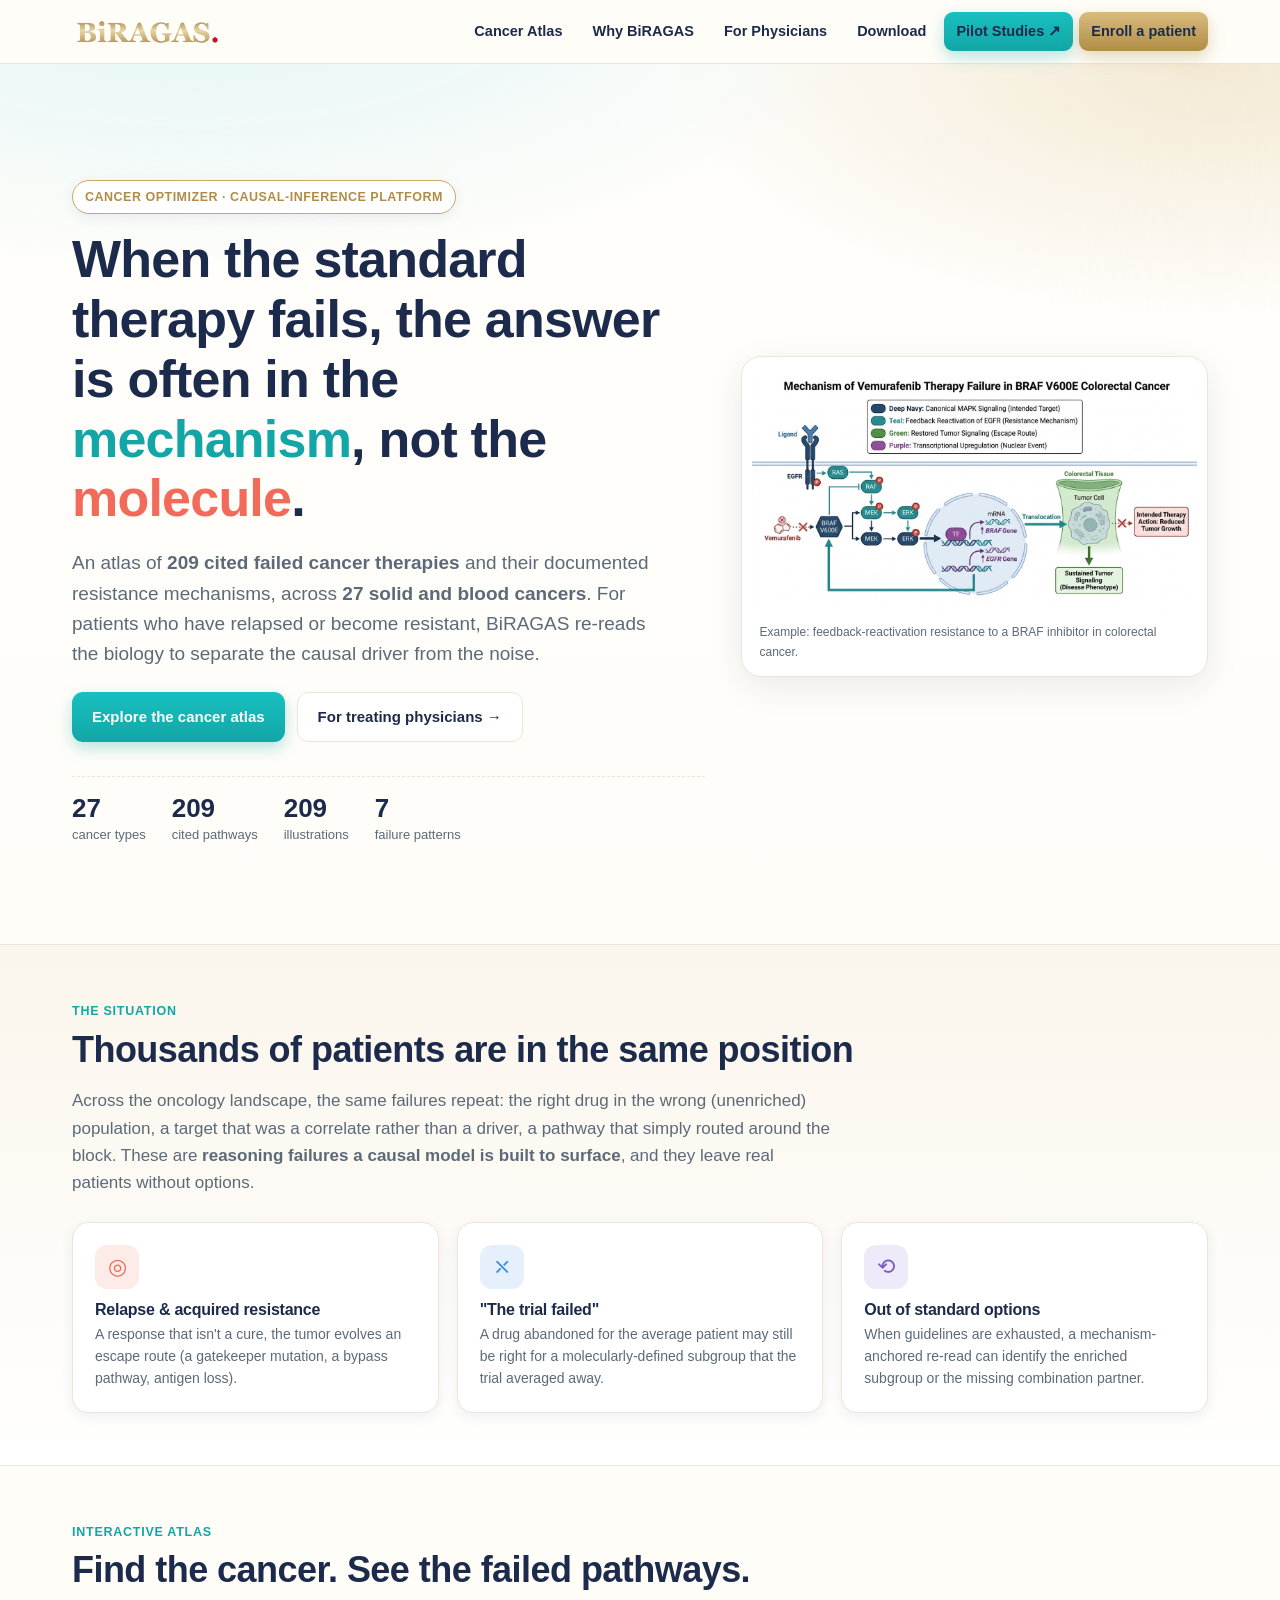
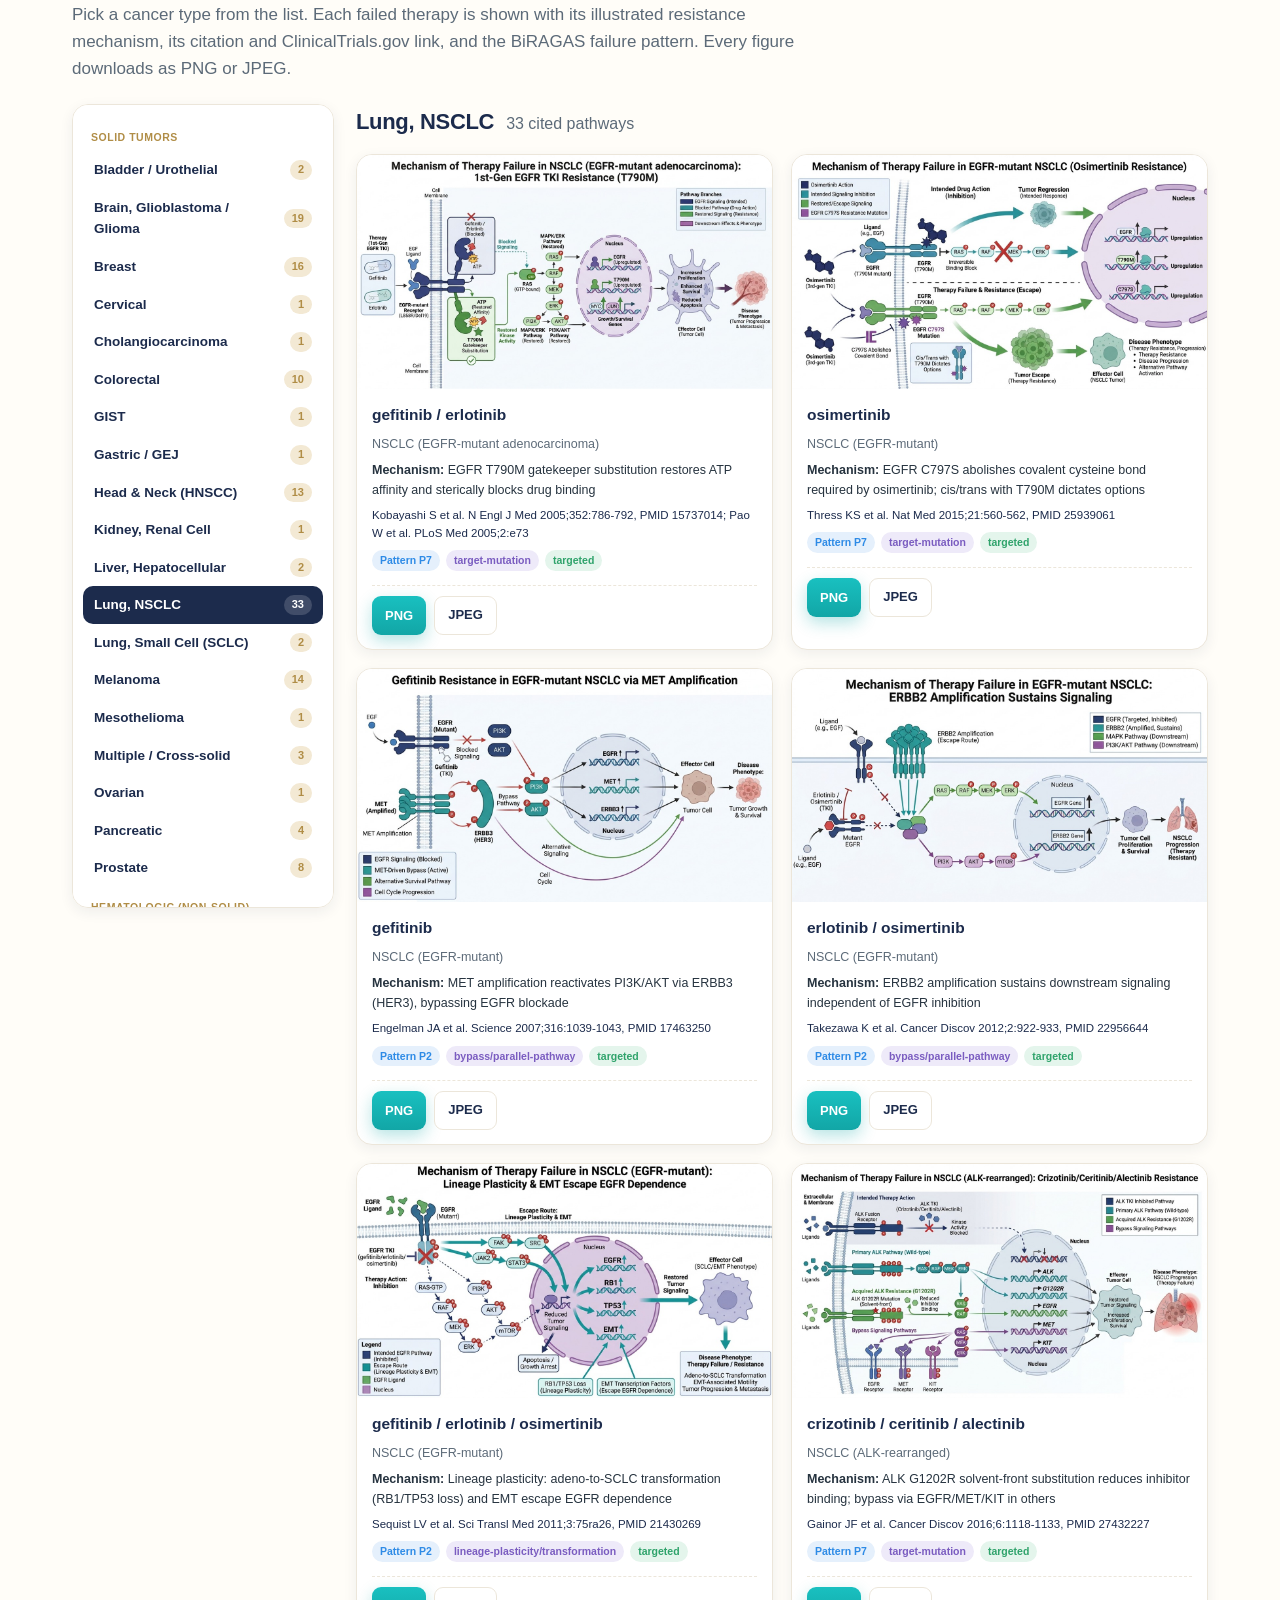
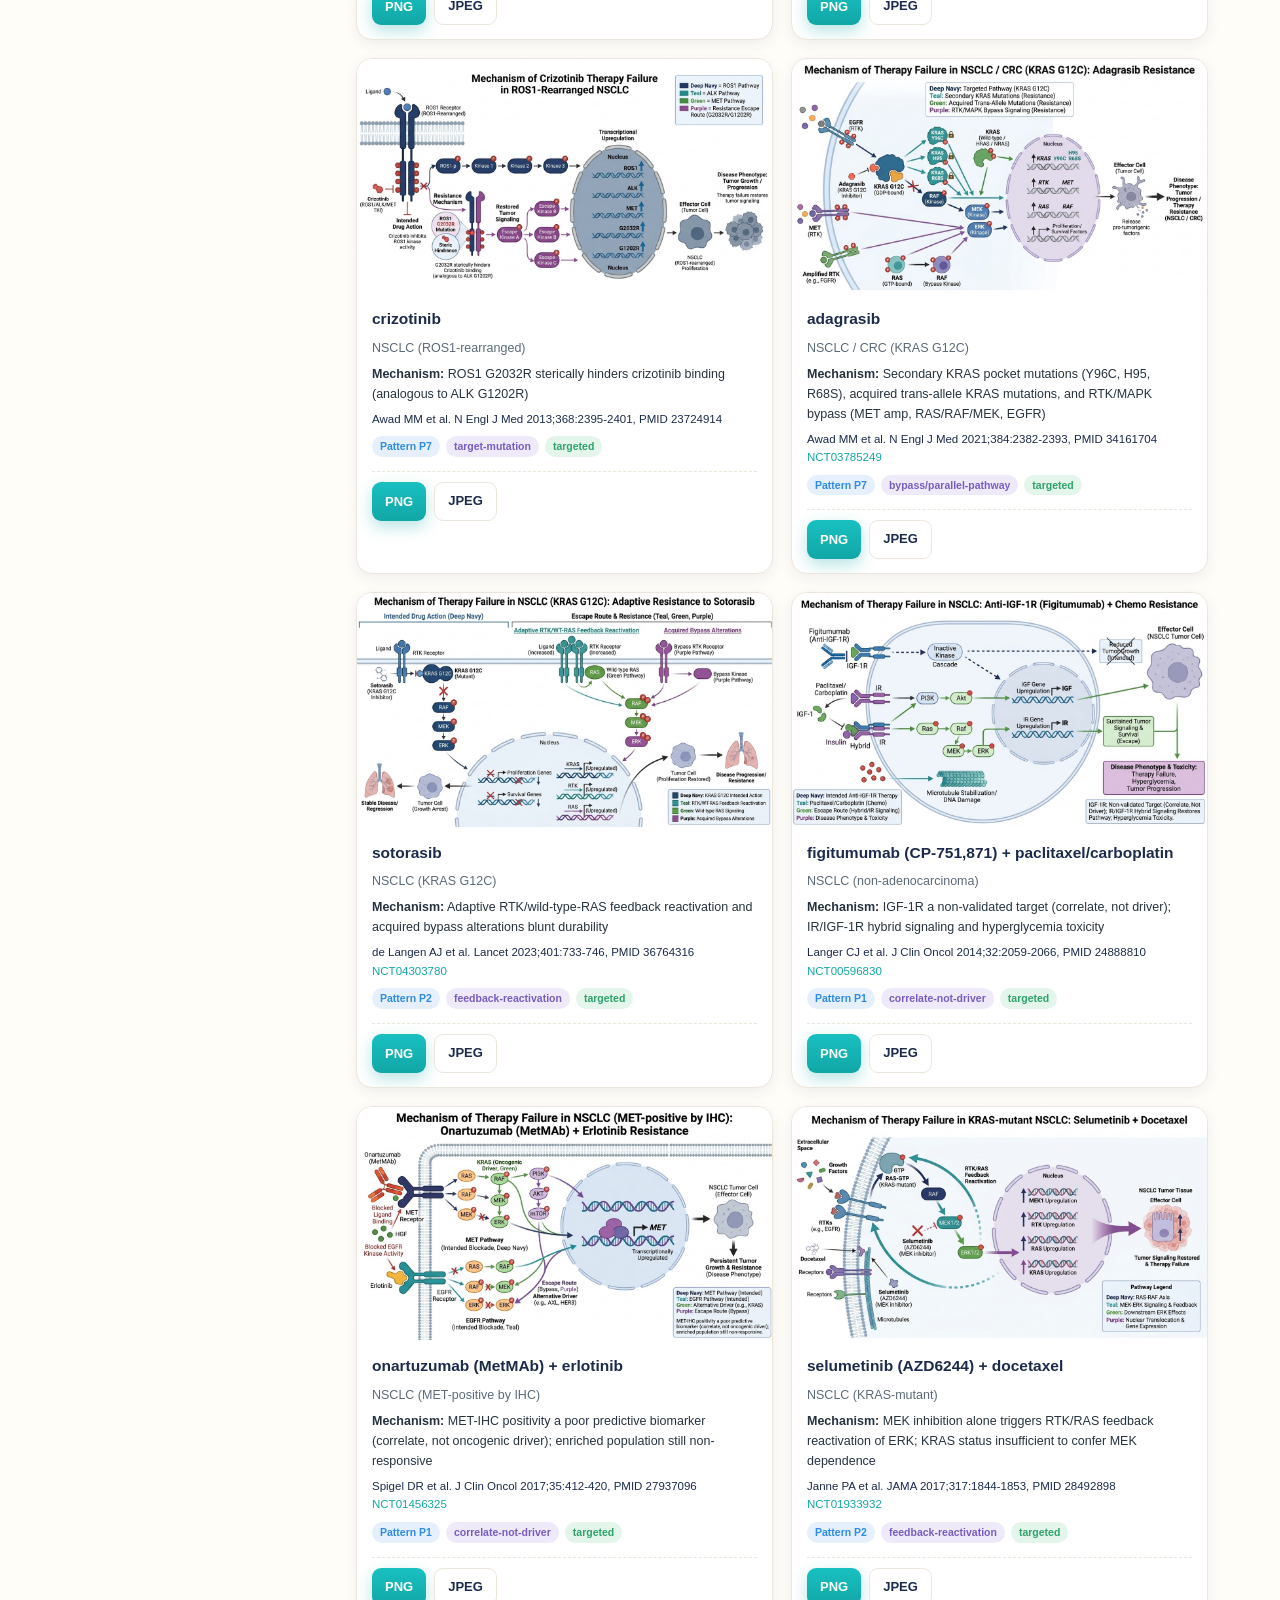
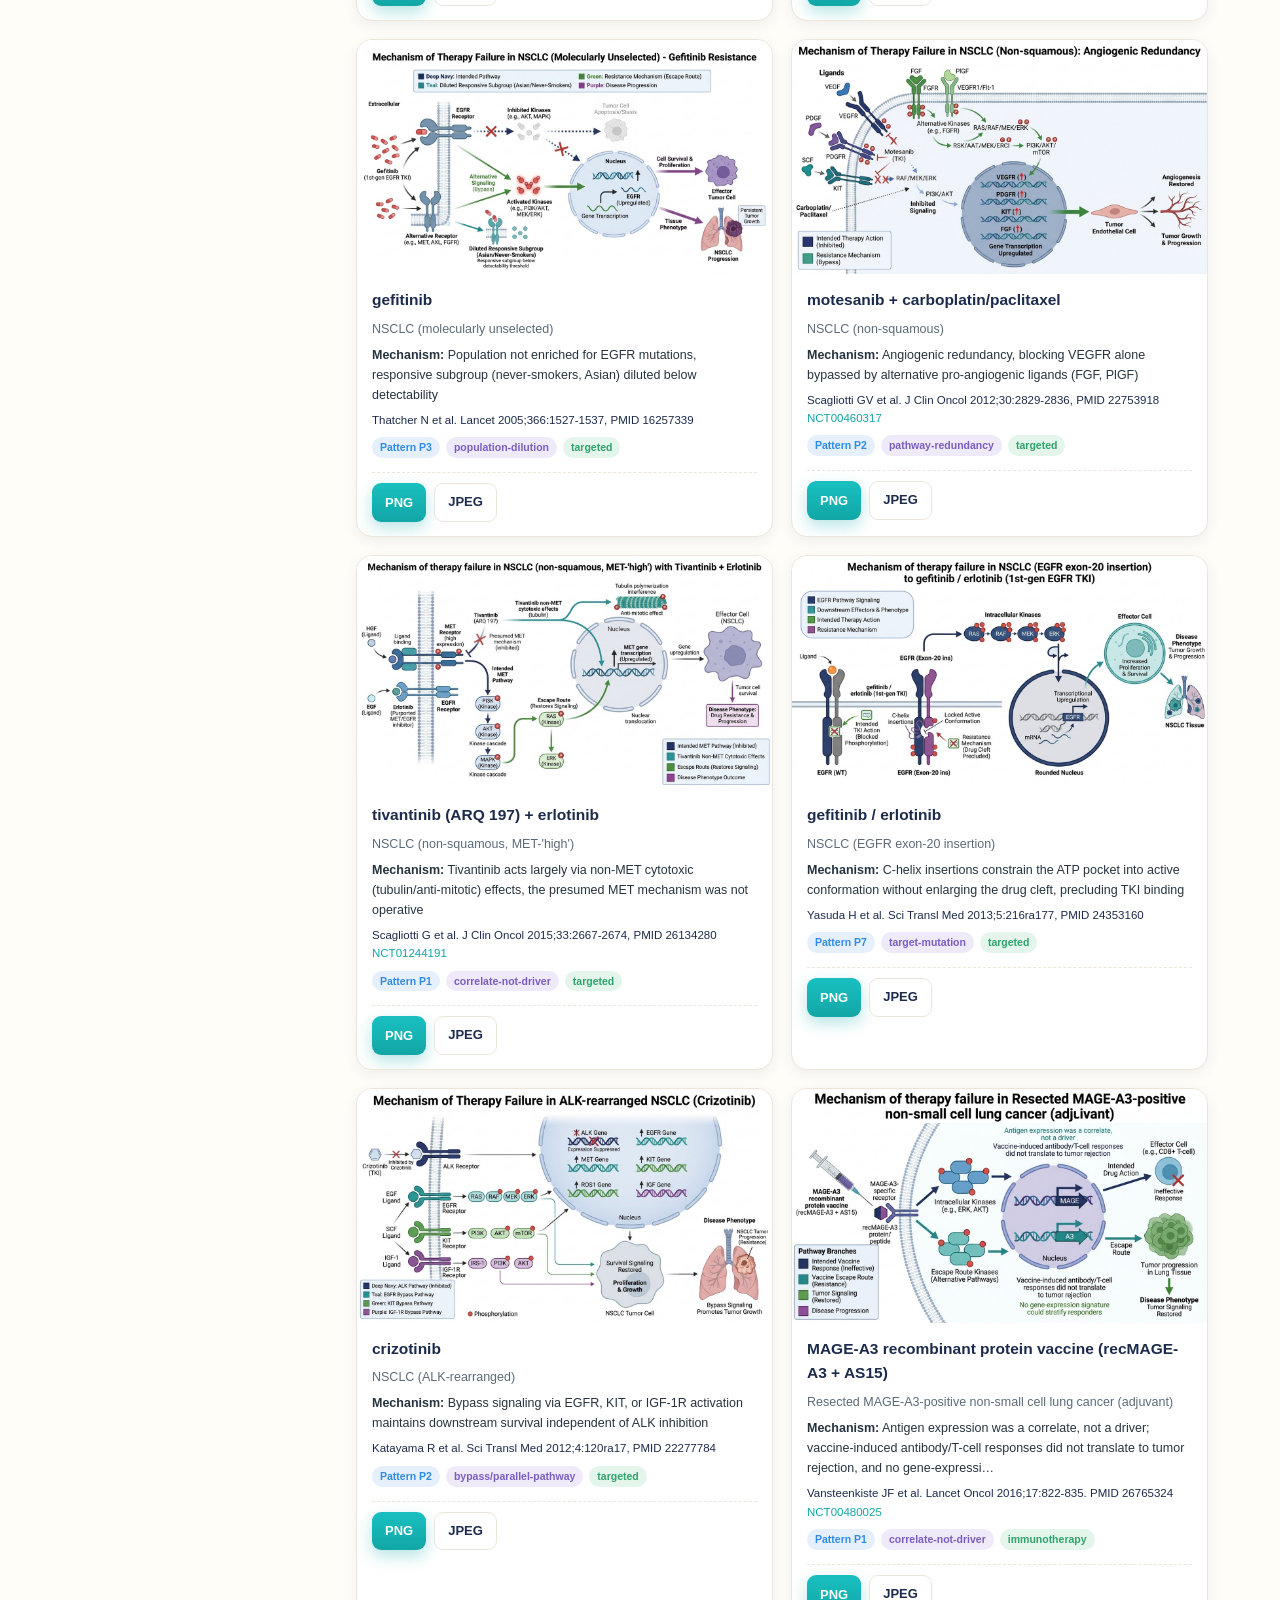
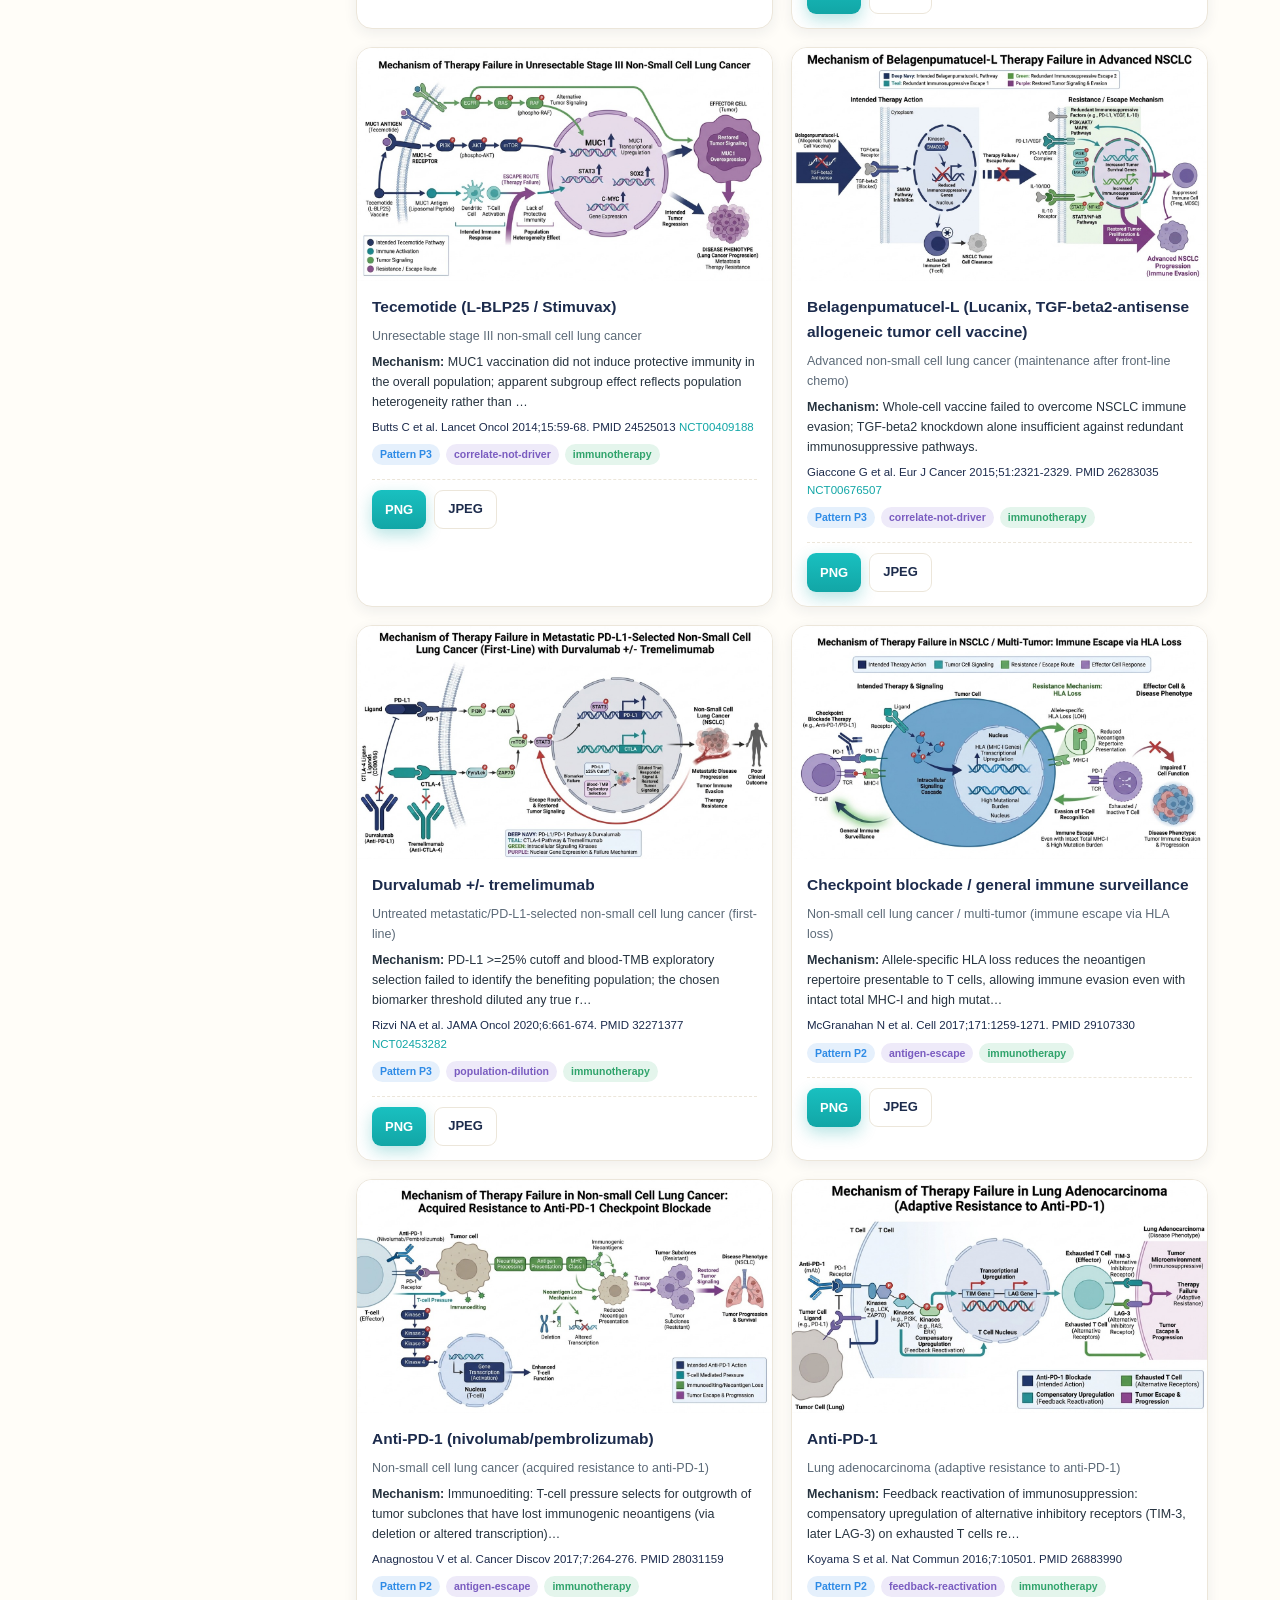
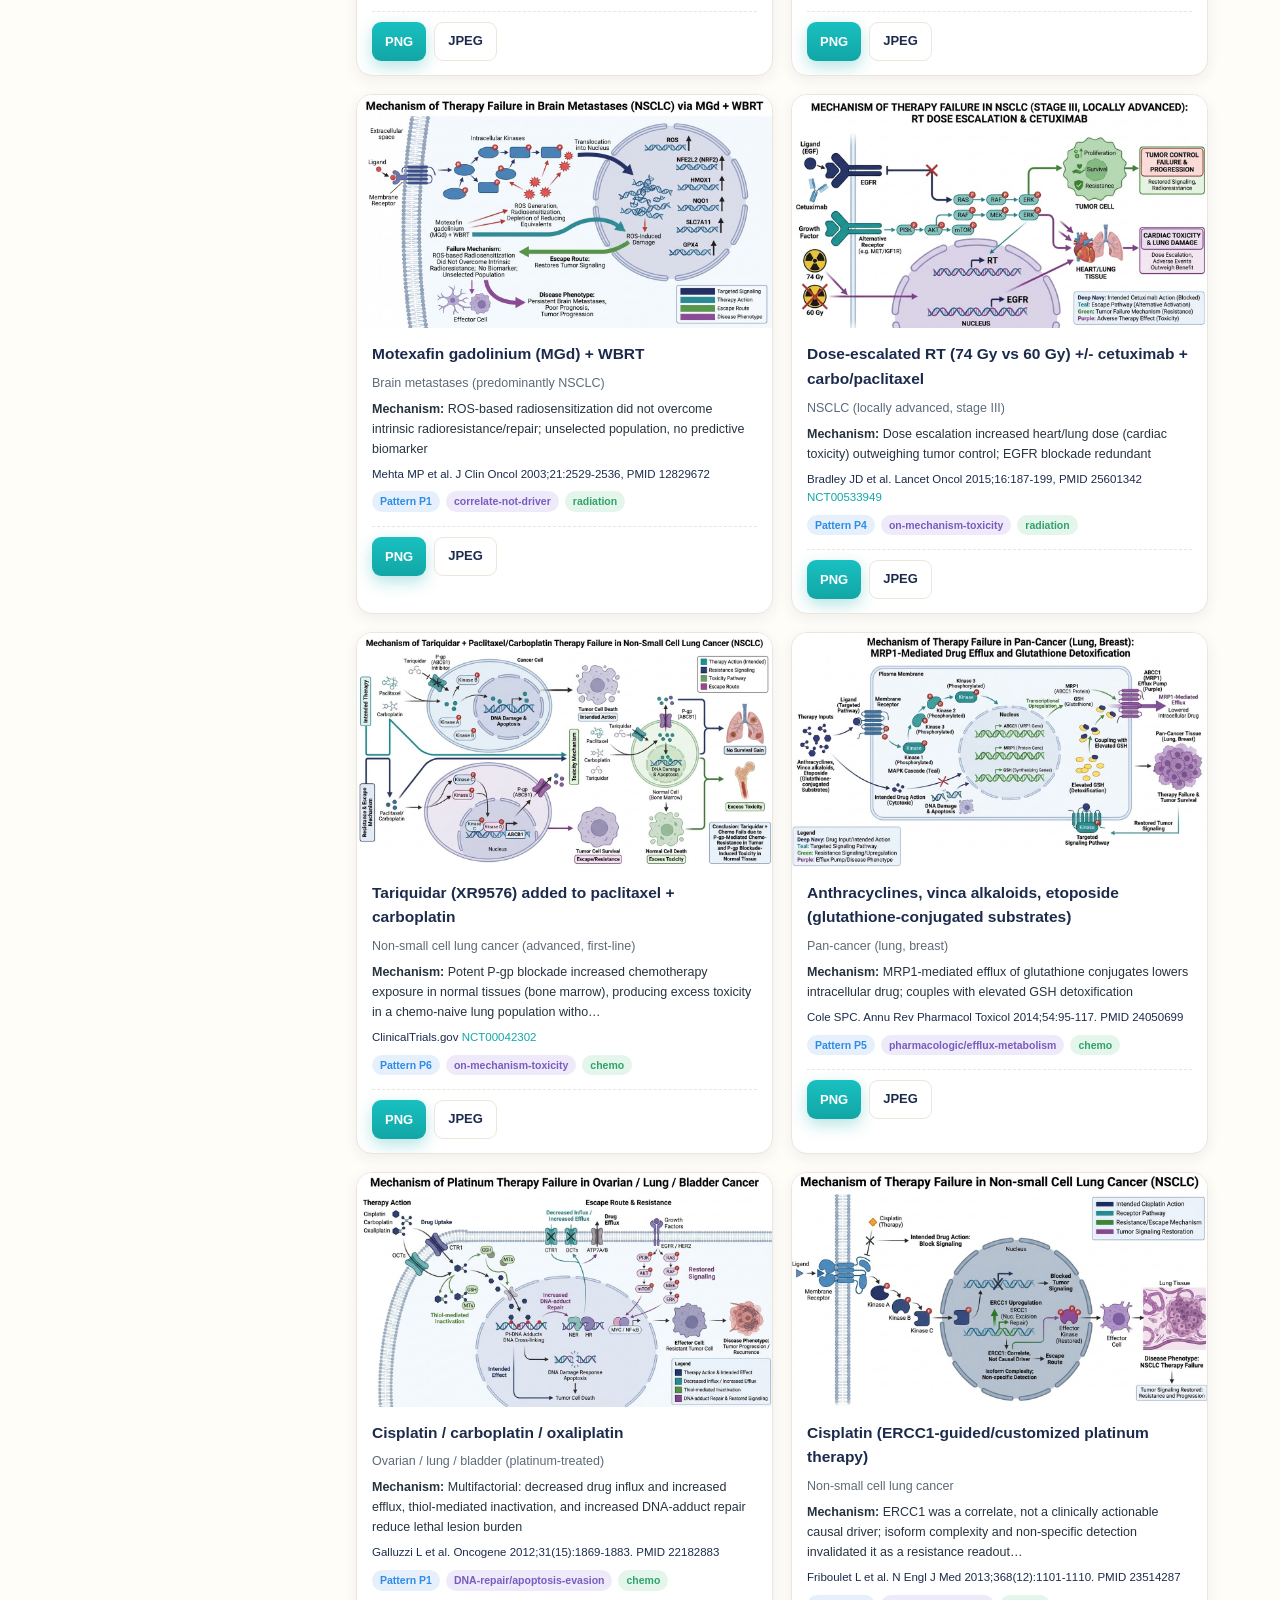
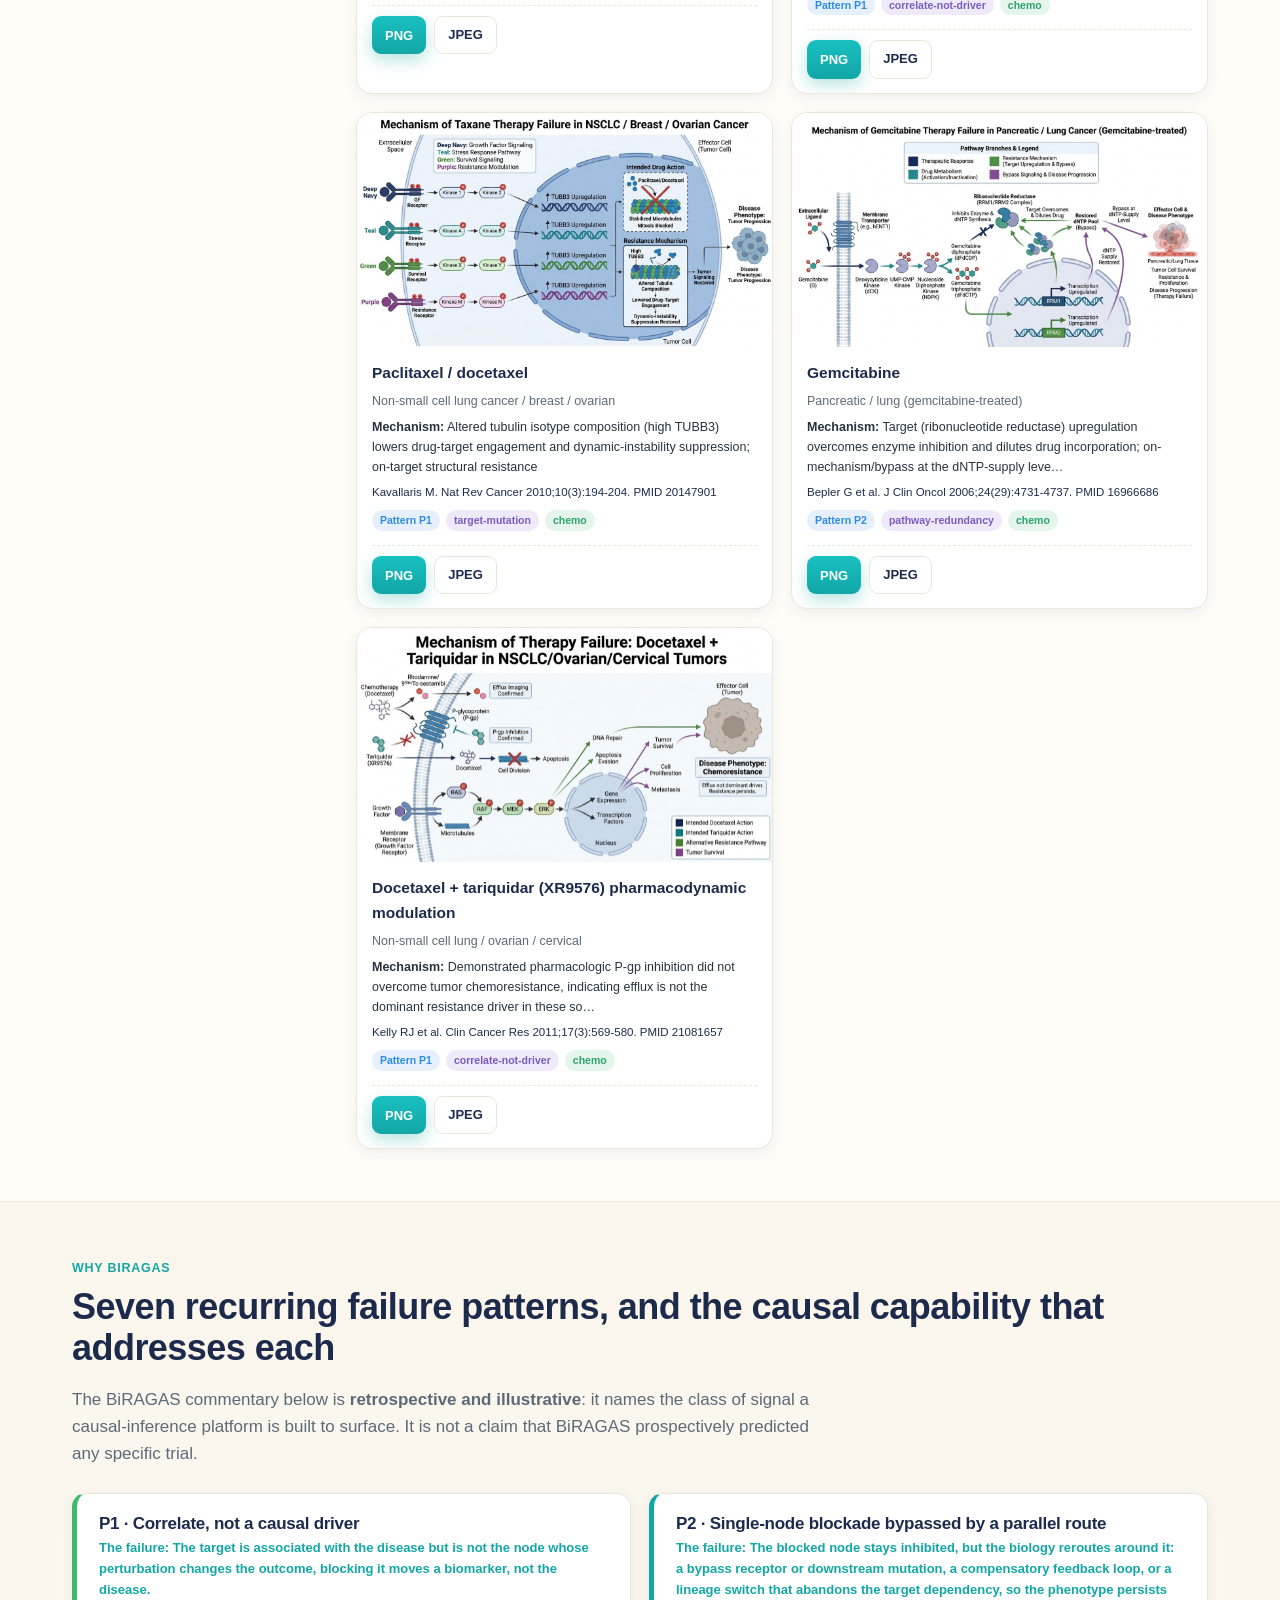
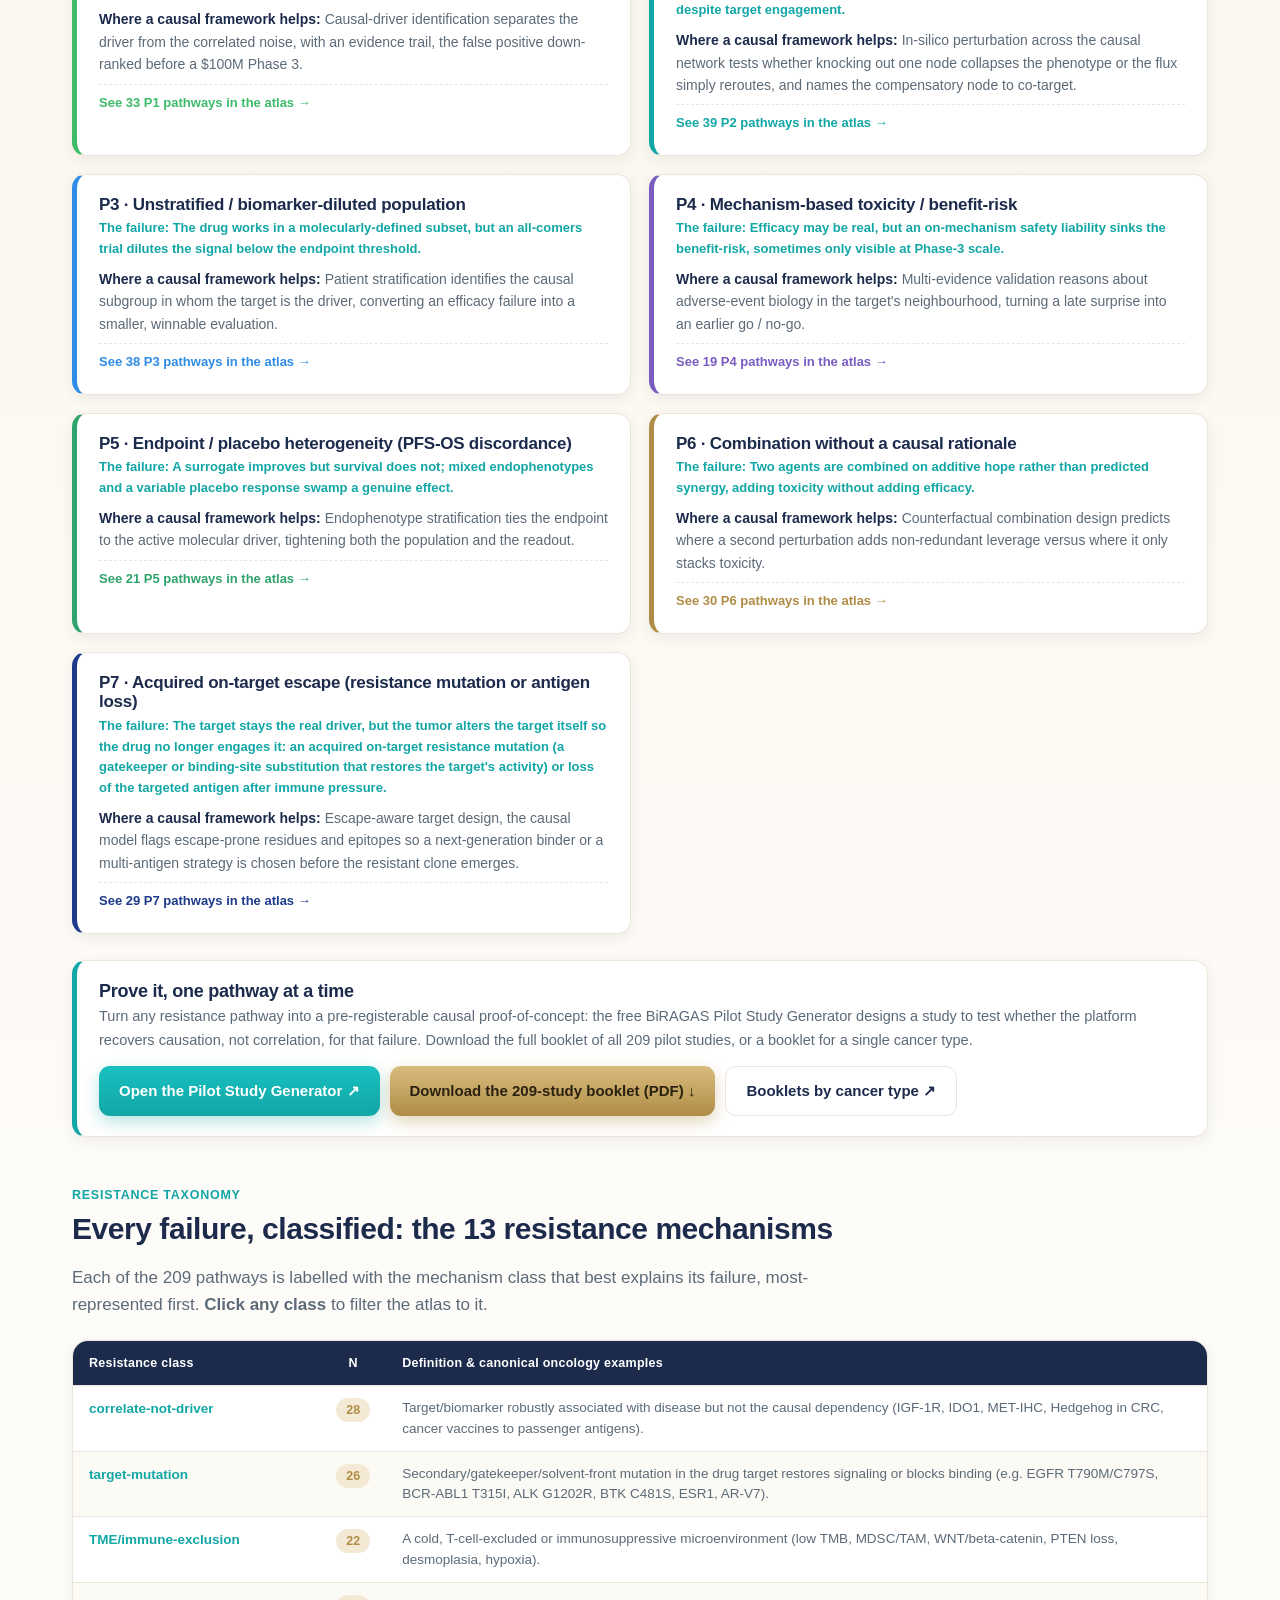
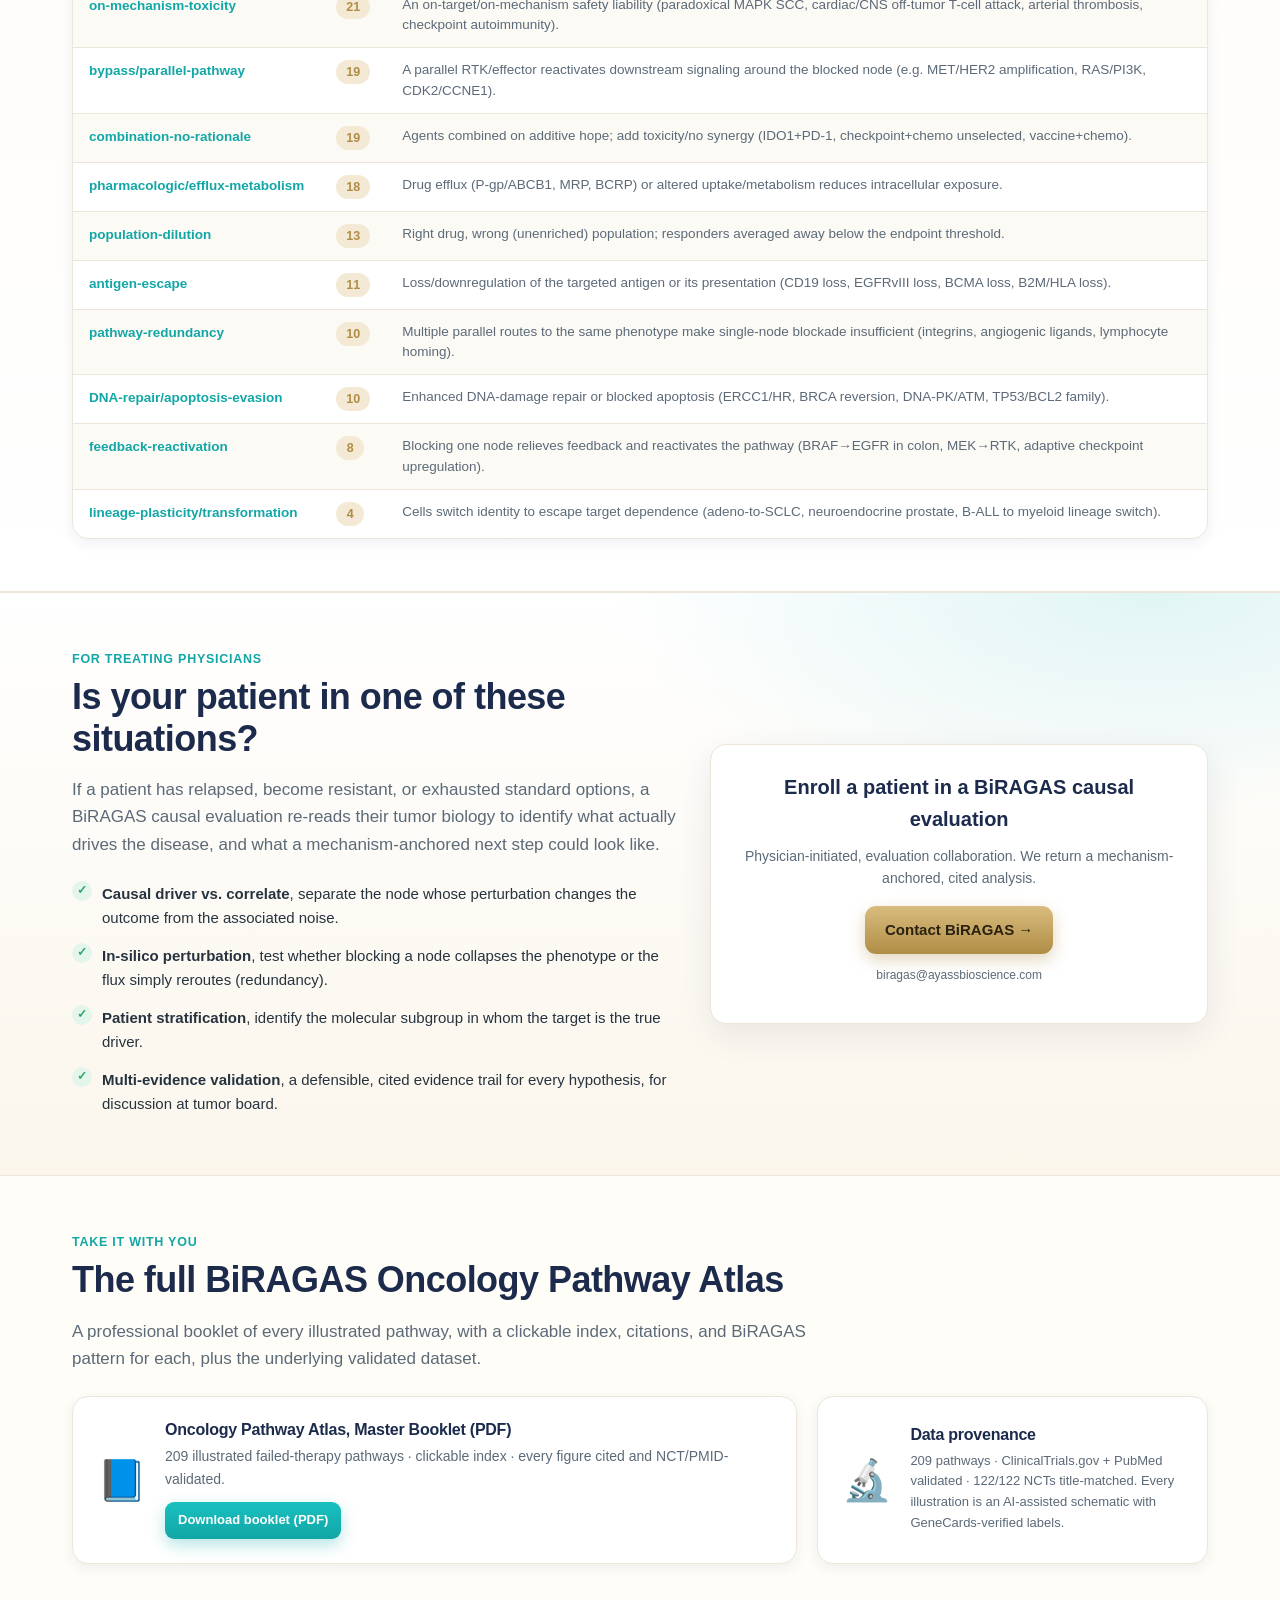
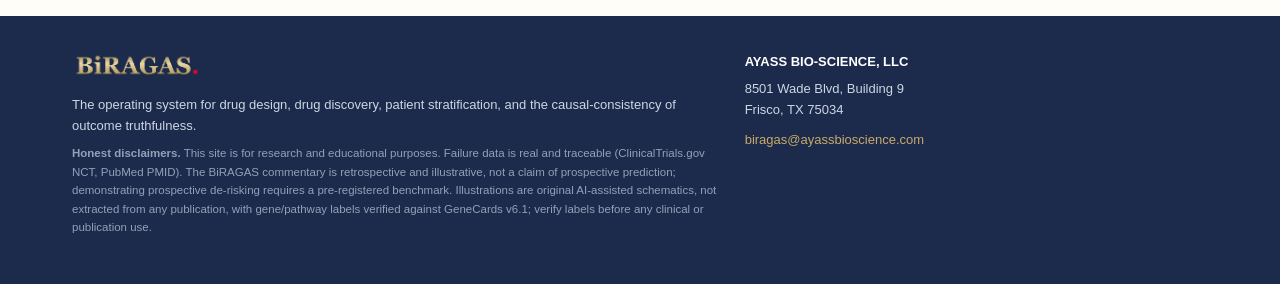
==== commit eb795a94: "v2: add 'Booklets by cancer type' button linking to the 27-booklet GitHub release; v32 Co-Authored-B" ====
--- a/v2/index.html
+++ b/v2/index.html
@@ -5,7 +5,7 @@
 <meta name="viewport" content="width=device-width, initial-scale=1">
 <title>BiRAGAS Cancer Optimizer, Failed therapies, re-read by causal inference</title>
 <meta name="description" content="An atlas of failed cancer therapies and their resistance mechanisms across 27 cancer types, and how the BiRAGAS causal-inference platform can help physicians re-read them for patients who have run out of options.">
-<link rel="stylesheet" href="styles.css?v=31">
+<link rel="stylesheet" href="styles.css?v=32">
 </head>
 <body>
 
@@ -89,10 +89,11 @@
 
     <div style="margin-top:26px;background:#fff;border:1px solid var(--line);border-left:5px solid var(--teal);border-radius:14px;padding:20px 22px;box-shadow:var(--shadow-sm)">
       <h3 style="margin:0 0 4px;color:var(--navy);font-size:18px">Prove it, one pathway at a time</h3>
-      <p style="color:var(--slate);font-size:14.5px;margin:0 0 14px">Turn any resistance pathway into a pre-registerable causal proof-of-concept: the free BiRAGAS Pilot Study Generator designs a study to test whether the platform recovers causation, not correlation, for that failure. Or download the full booklet of all 209 pilot studies.</p>
+      <p style="color:var(--slate);font-size:14.5px;margin:0 0 14px">Turn any resistance pathway into a pre-registerable causal proof-of-concept: the free BiRAGAS Pilot Study Generator designs a study to test whether the platform recovers causation, not correlation, for that failure. Download the full booklet of all 209 pilot studies, or a booklet for a single cancer type.</p>
       <div style="display:flex;gap:10px;flex-wrap:wrap">
         <a class="btn btn-teal" href="https://biragas-pilot.fly.dev" target="_blank" rel="noopener">Open the Pilot Study Generator ↗</a>
         <a class="btn btn-gold" href="https://github.com/mayasss-gif/biragas-cancer-optimizer/releases/download/pilot-studies-booklet/BiRAGAS_Oncology_Pilot_Studies_Booklet.pdf" target="_blank" rel="noopener">Download the 209-study booklet (PDF) ↓</a>
+        <a class="btn btn-ghost" href="https://github.com/mayasss-gif/biragas-cancer-optimizer/releases/tag/pilot-booklets-by-cancer" target="_blank" rel="noopener">Booklets by cancer type ↗</a>
       </div>
     </div>
 
@@ -142,7 +143,7 @@
         <div>
           <h4 style="margin:0">Oncology Pathway Atlas, Master Booklet (PDF)</h4>
           <p style="color:var(--slate);font-size:14px;margin:6px 0 12px">209 illustrated failed-therapy pathways · clickable index · every figure cited and NCT/PMID-validated.</p>
-          <a class="btn btn-teal btn-sm" href="assets/BiRAGAS_Oncology_Pathway_Atlas.pdf?v=31" download>Download booklet (PDF)</a>
+          <a class="btn btn-teal btn-sm" href="assets/BiRAGAS_Oncology_Pathway_Atlas.pdf?v=32" download>Download booklet (PDF)</a>
         </div>
       </div>
       <div class="dl-card">
@@ -172,6 +173,6 @@
 </footer>
 
 <div id="toast" class="toast hidden"></div>
-<script src="app.js?v=31"></script>
+<script src="app.js?v=32"></script>
 </body>
 </html>
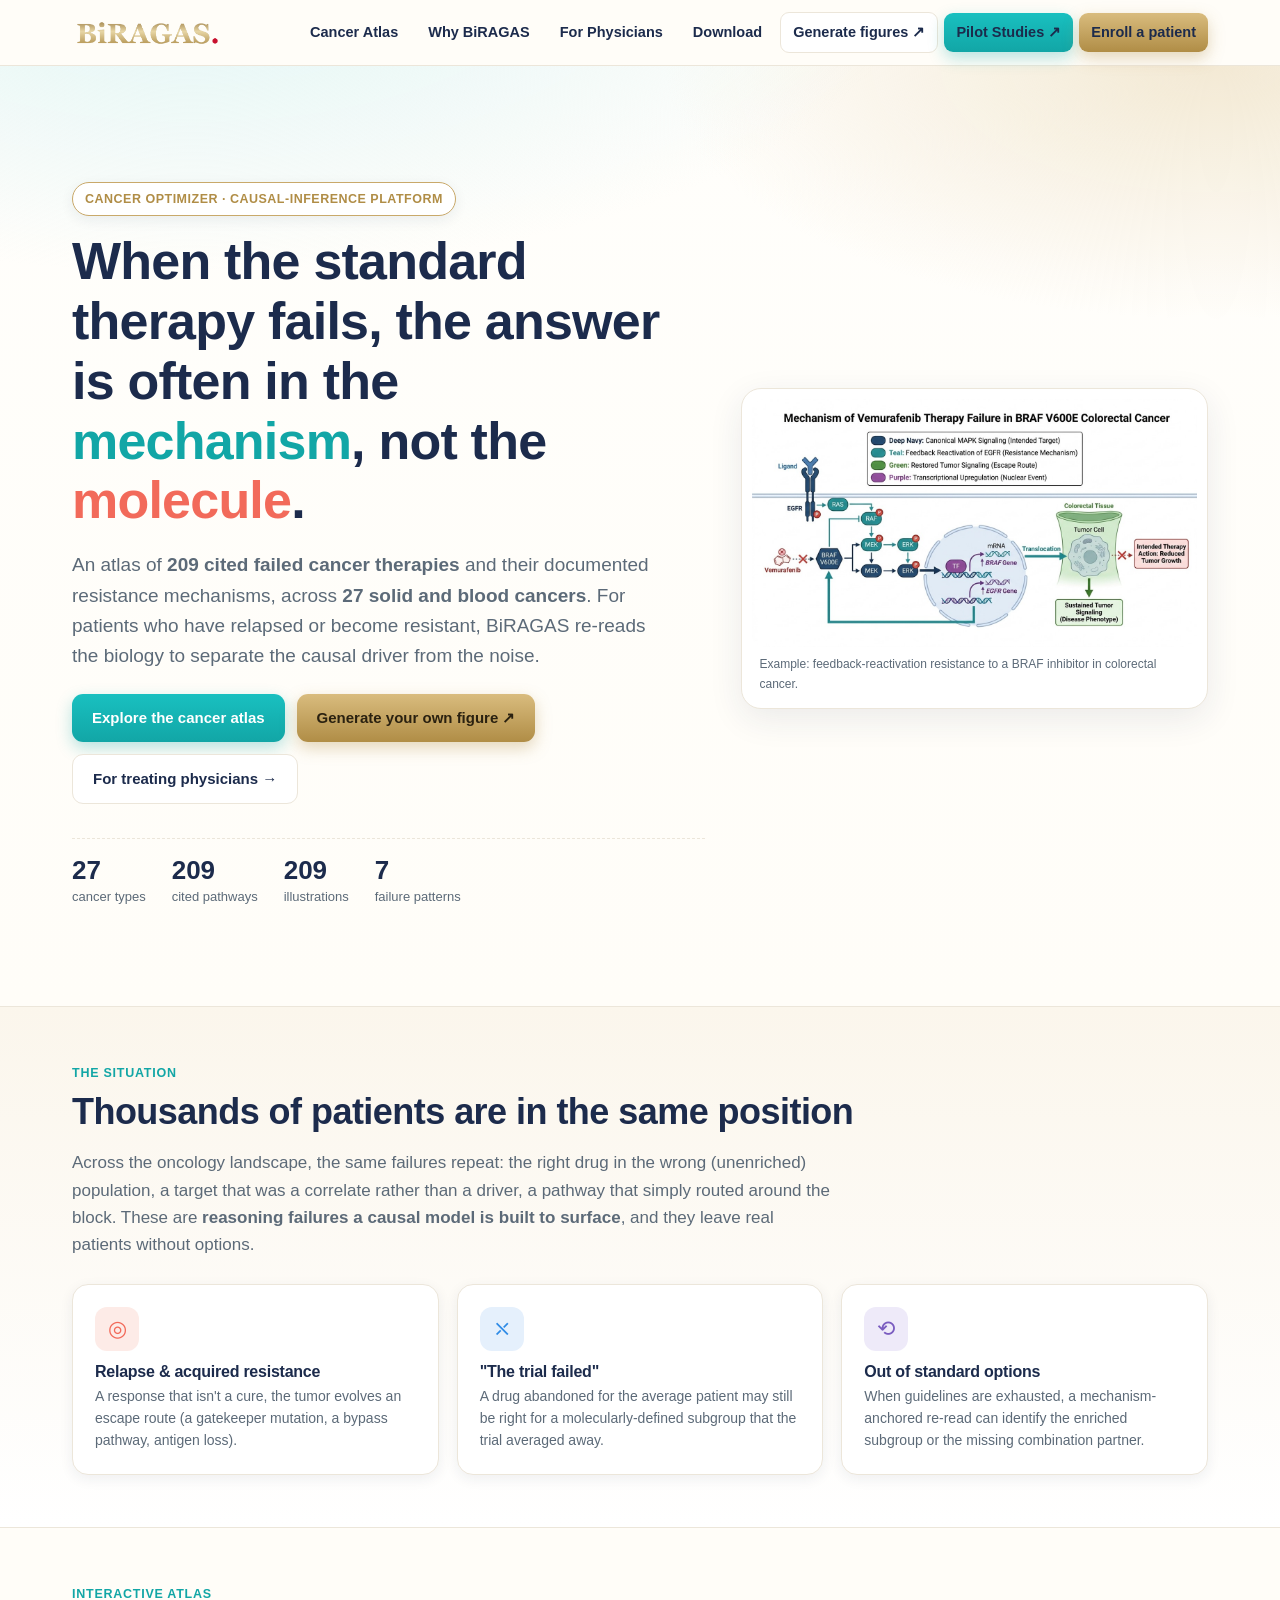
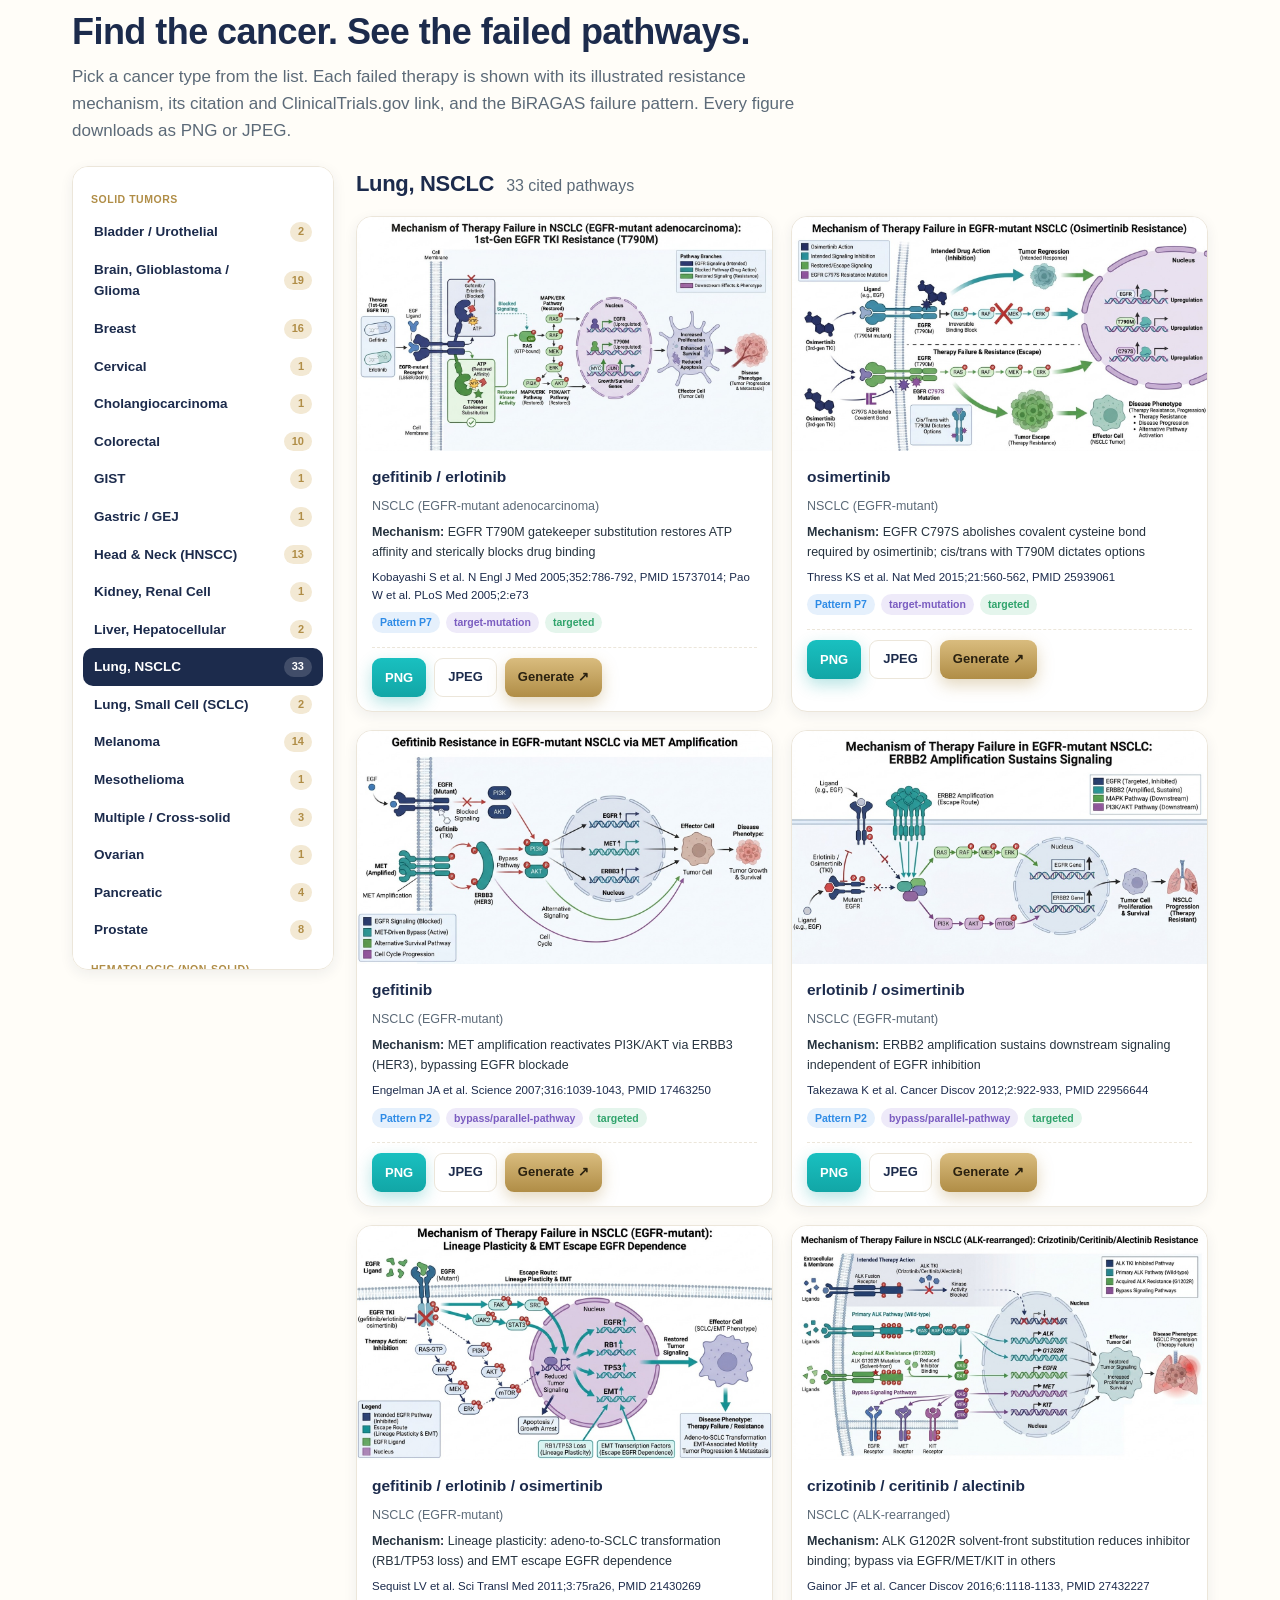
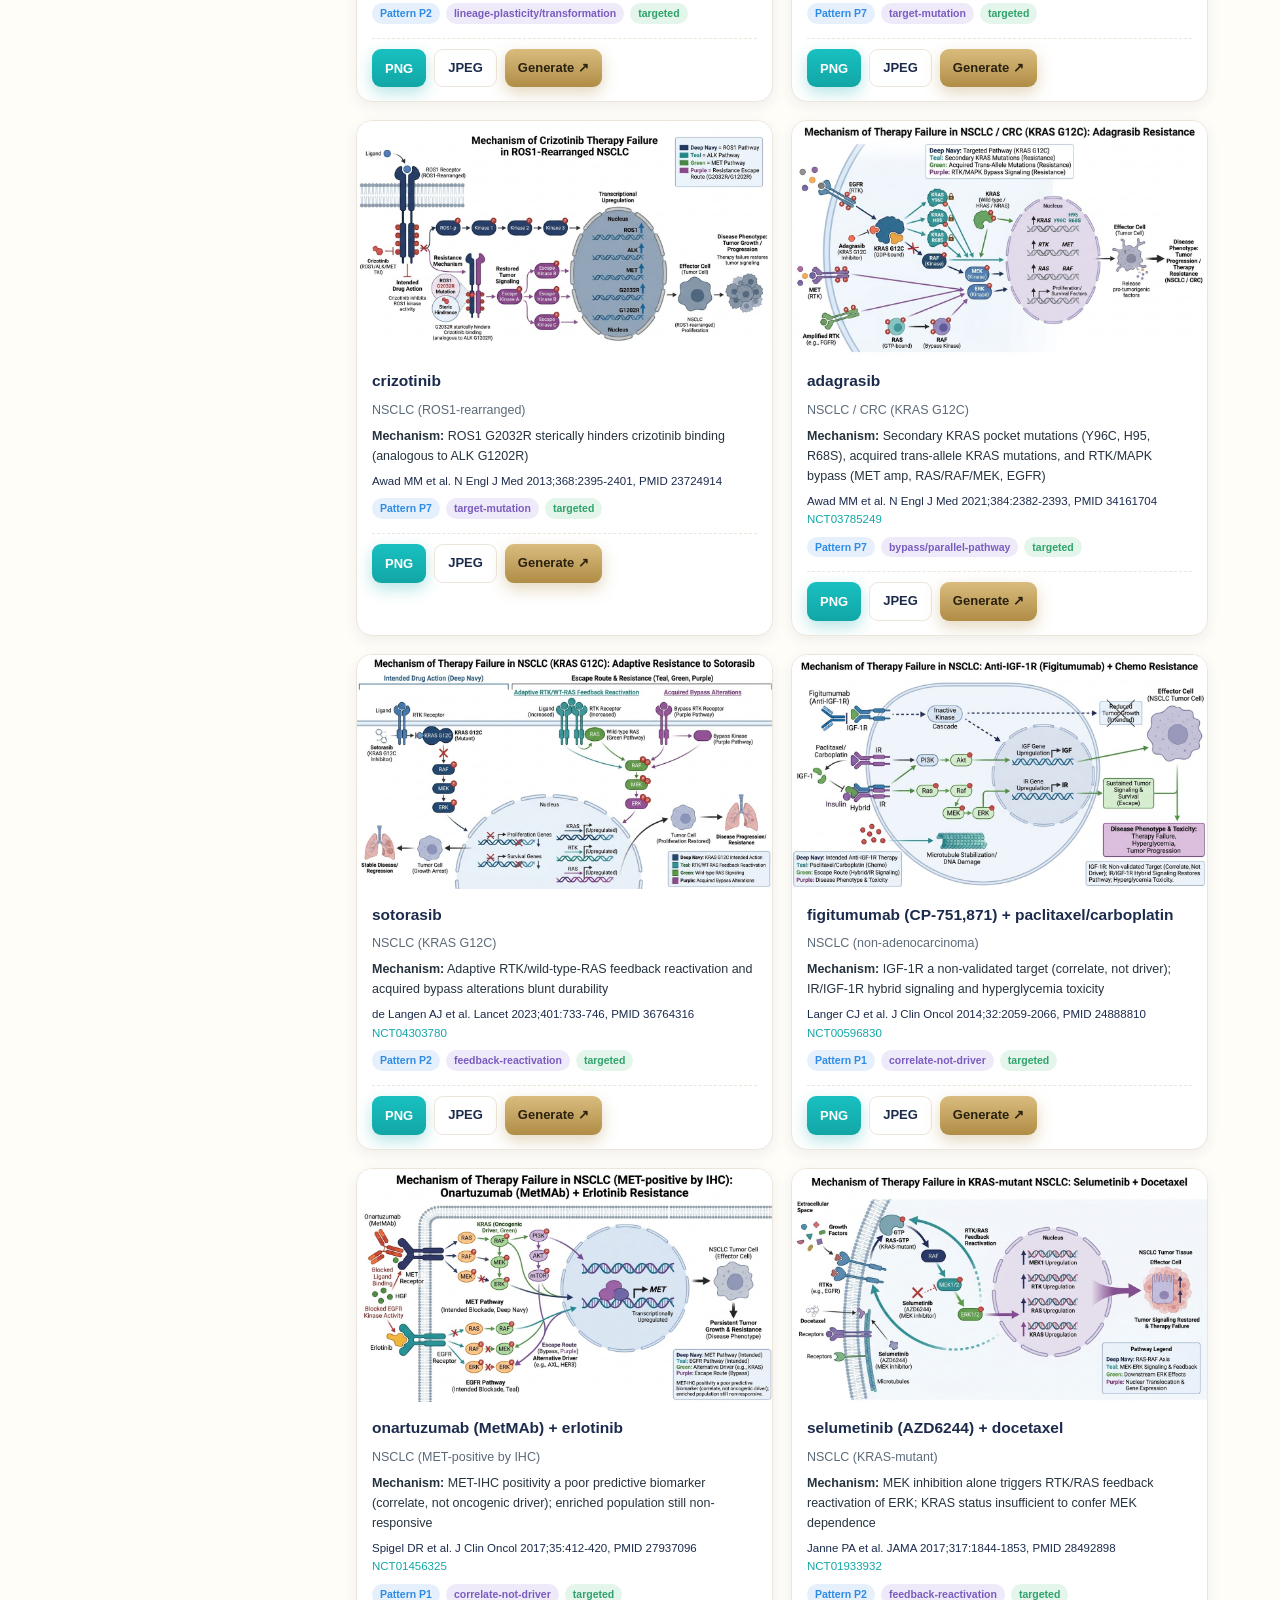
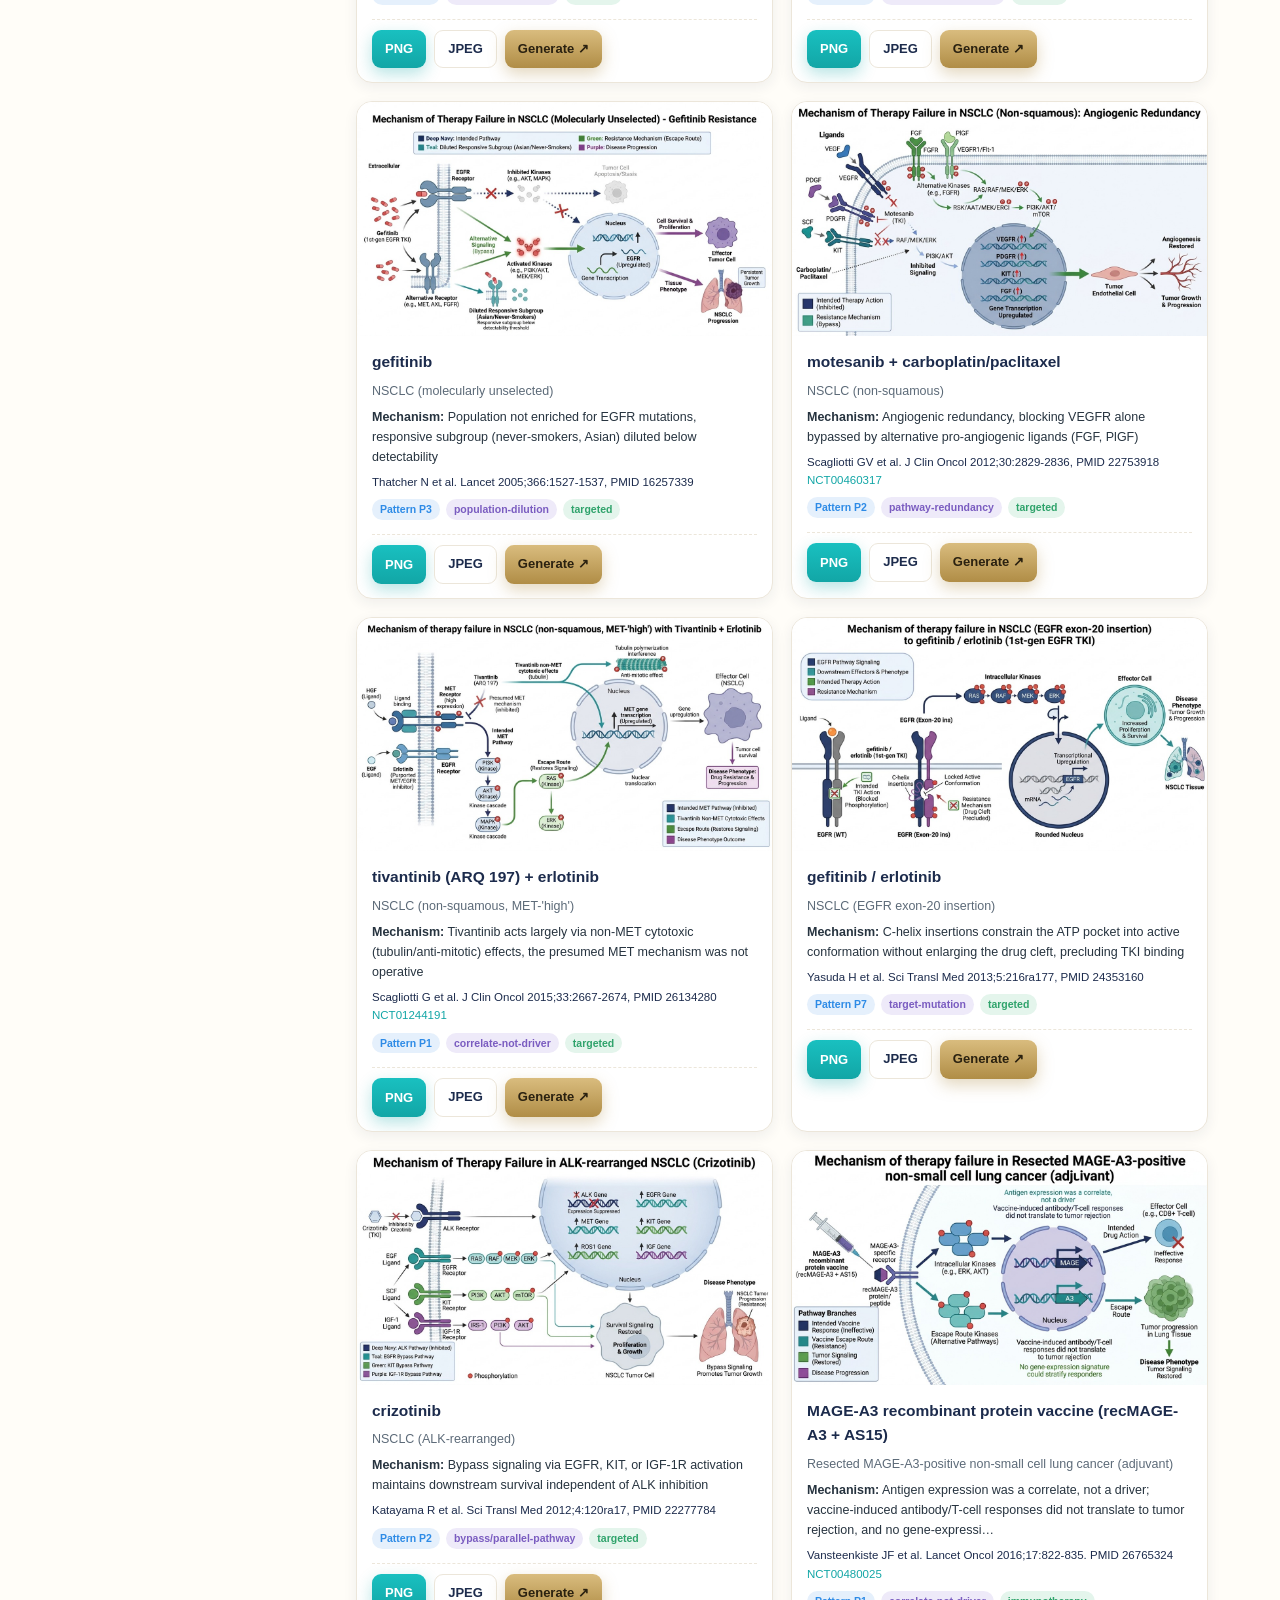
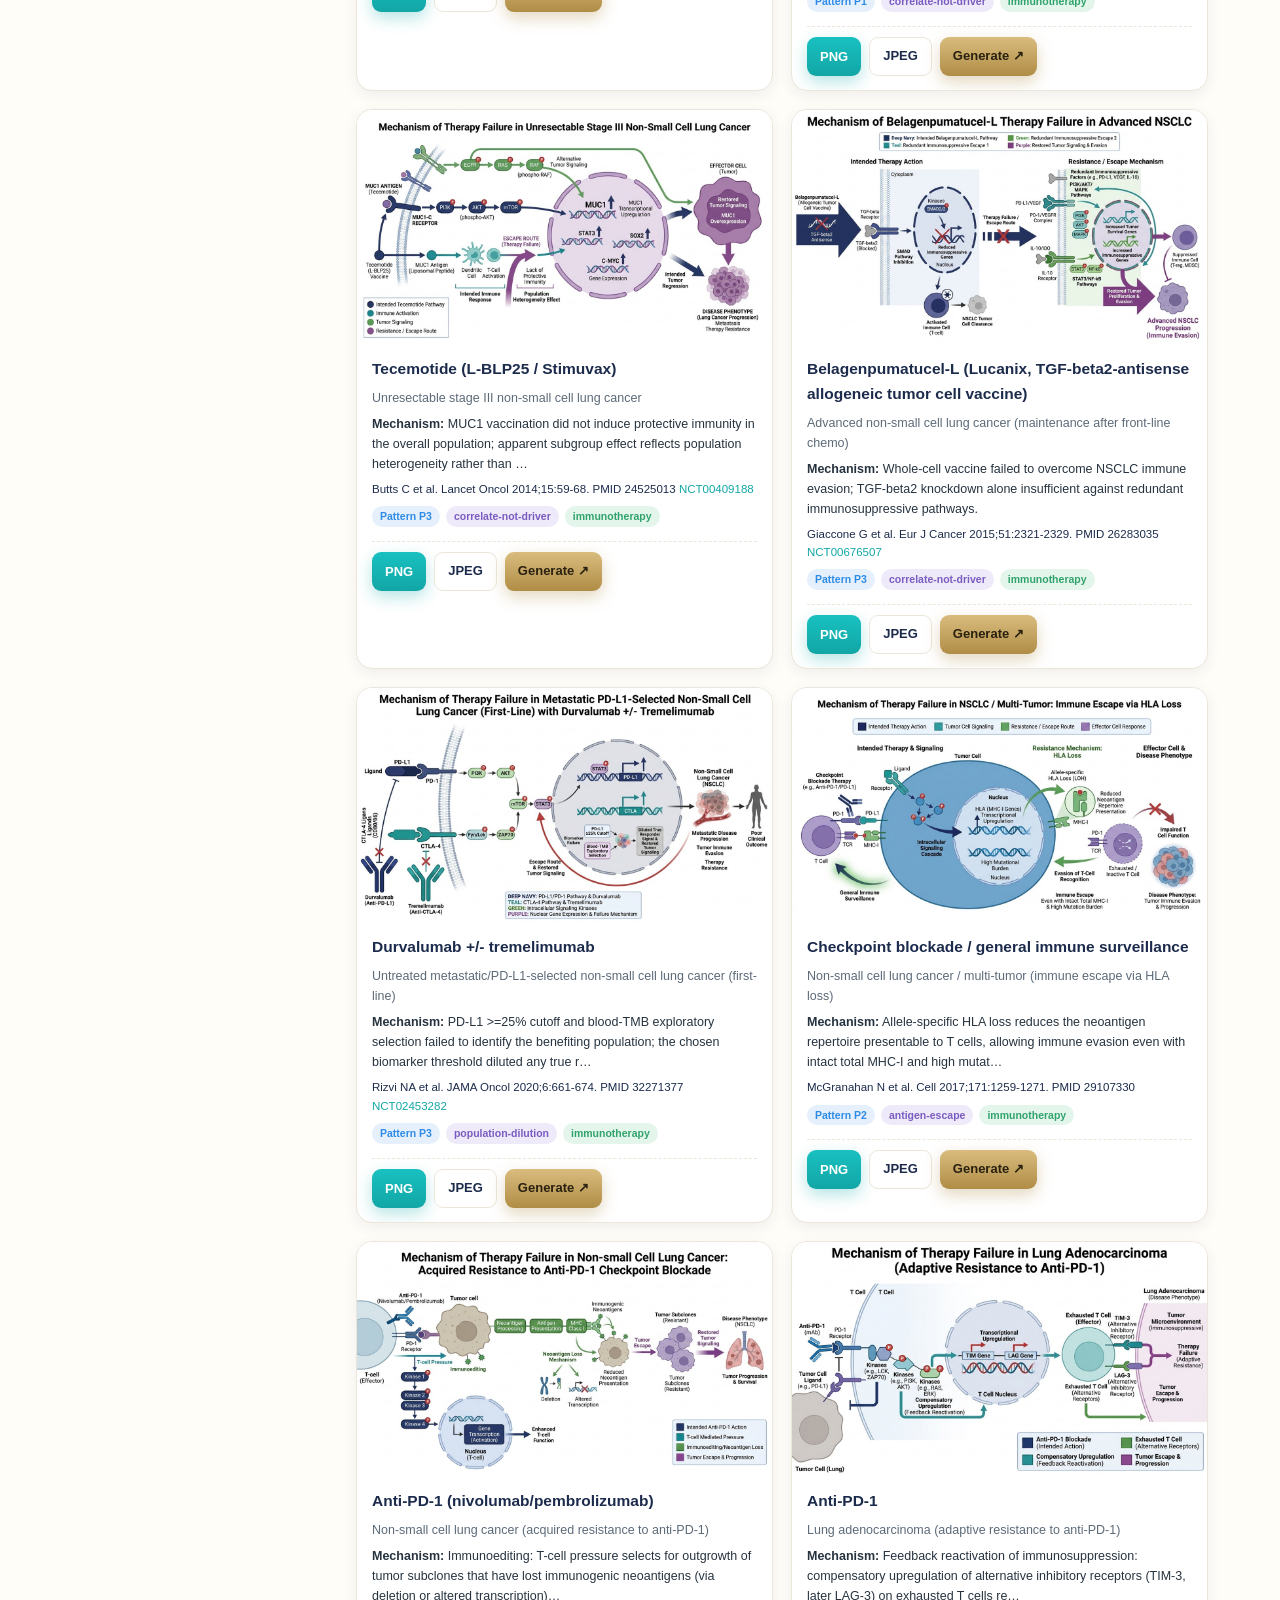
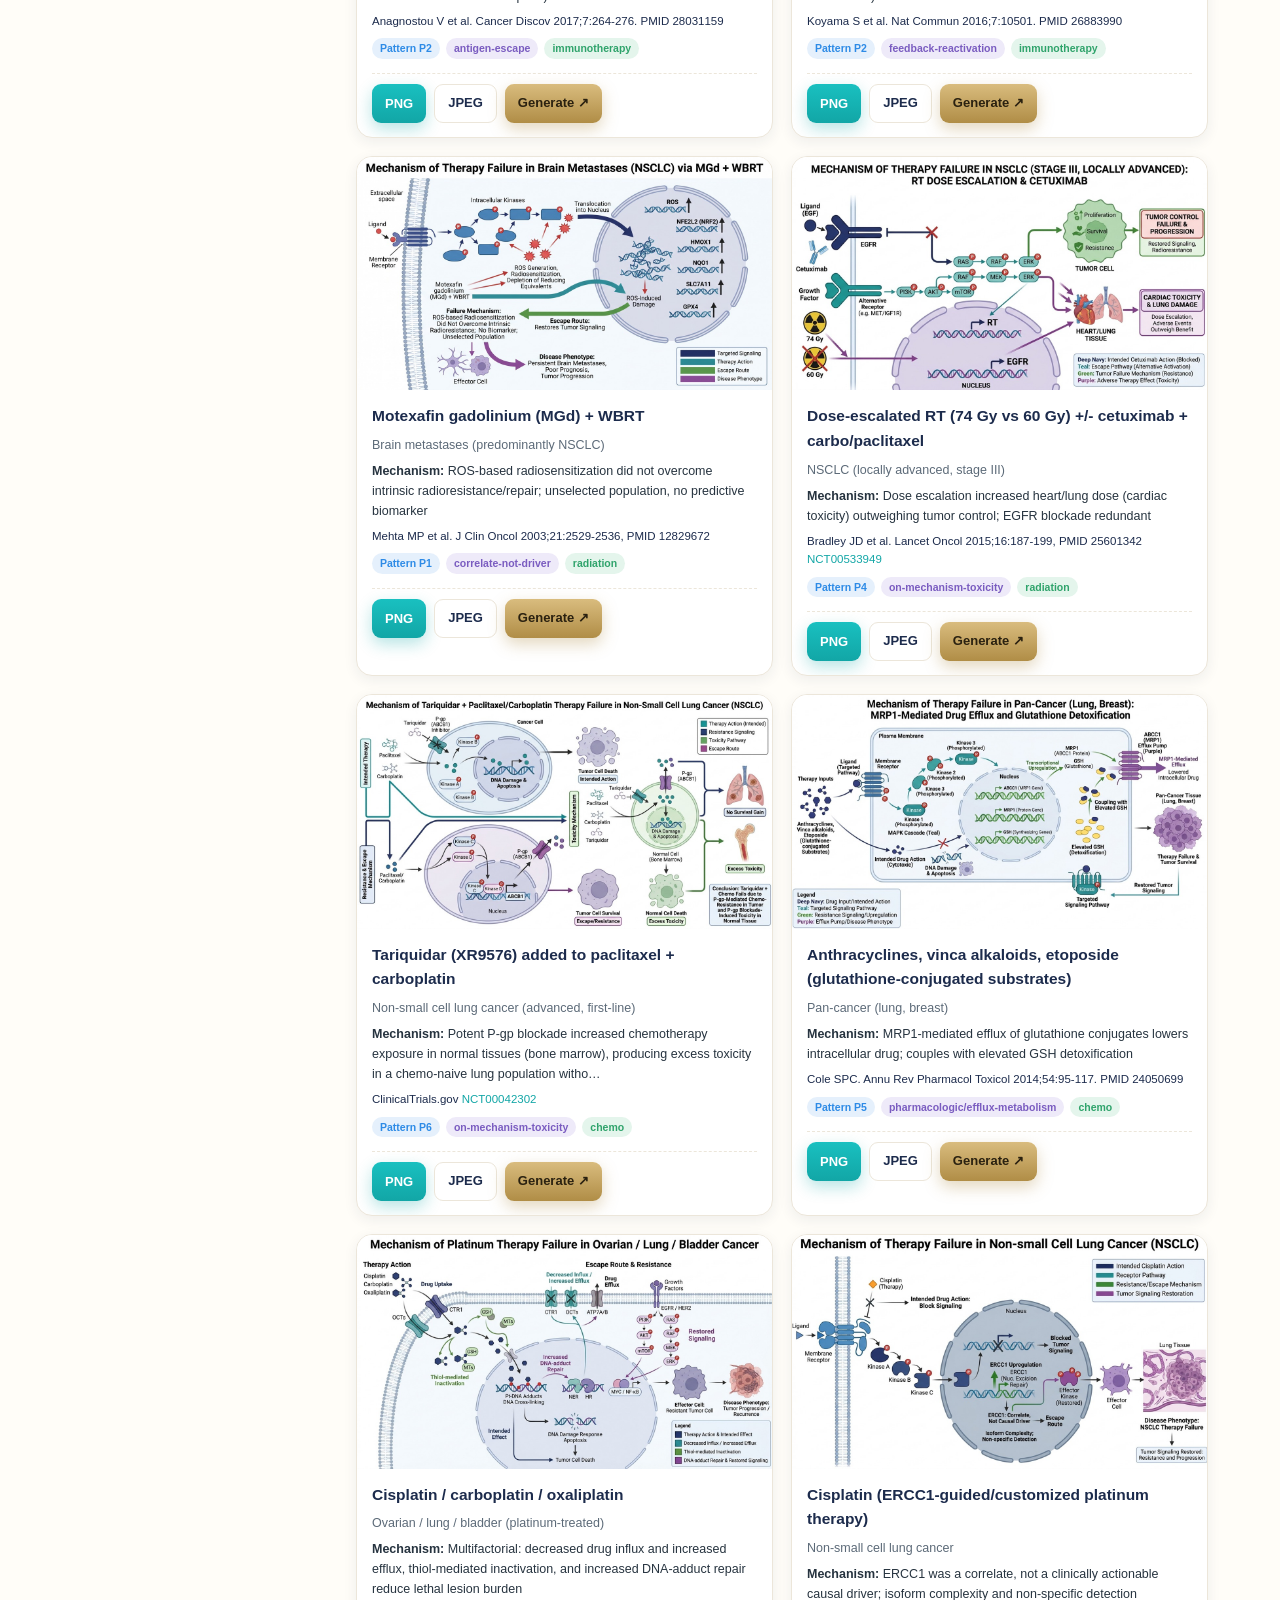
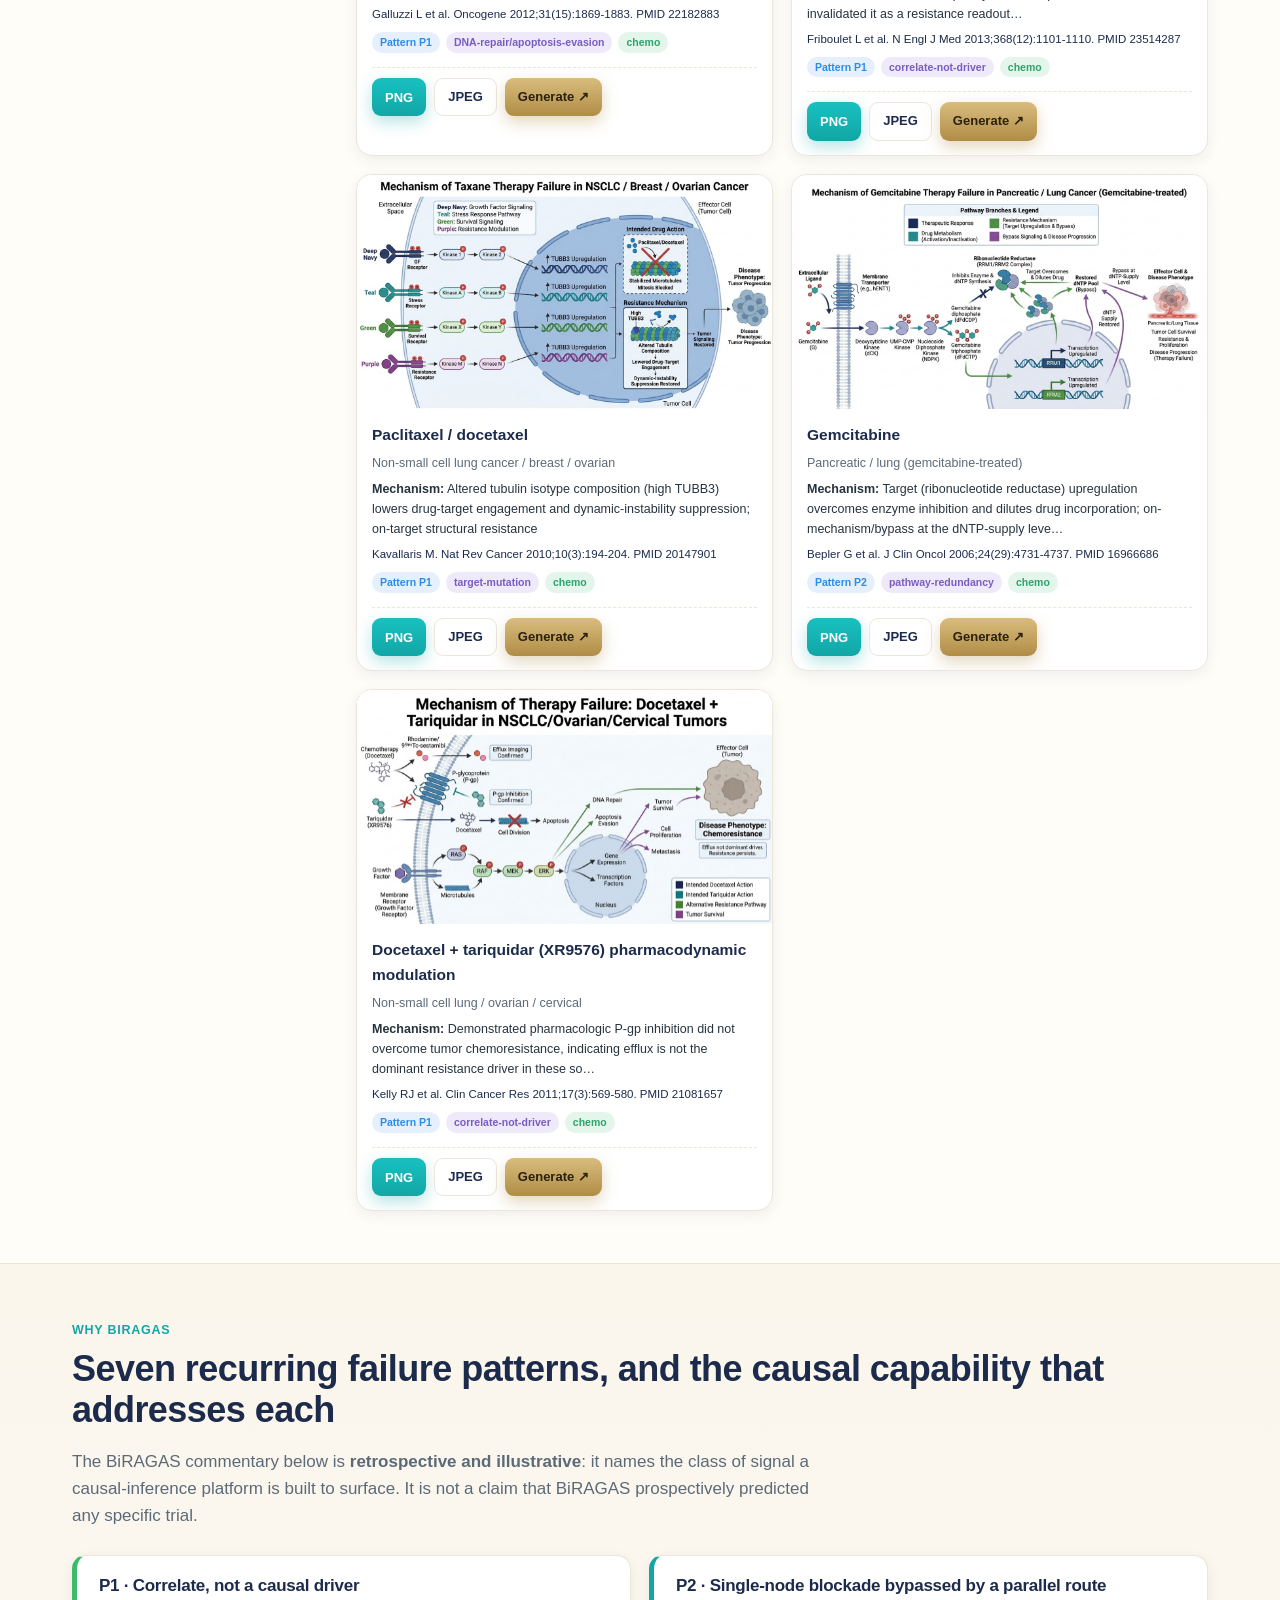
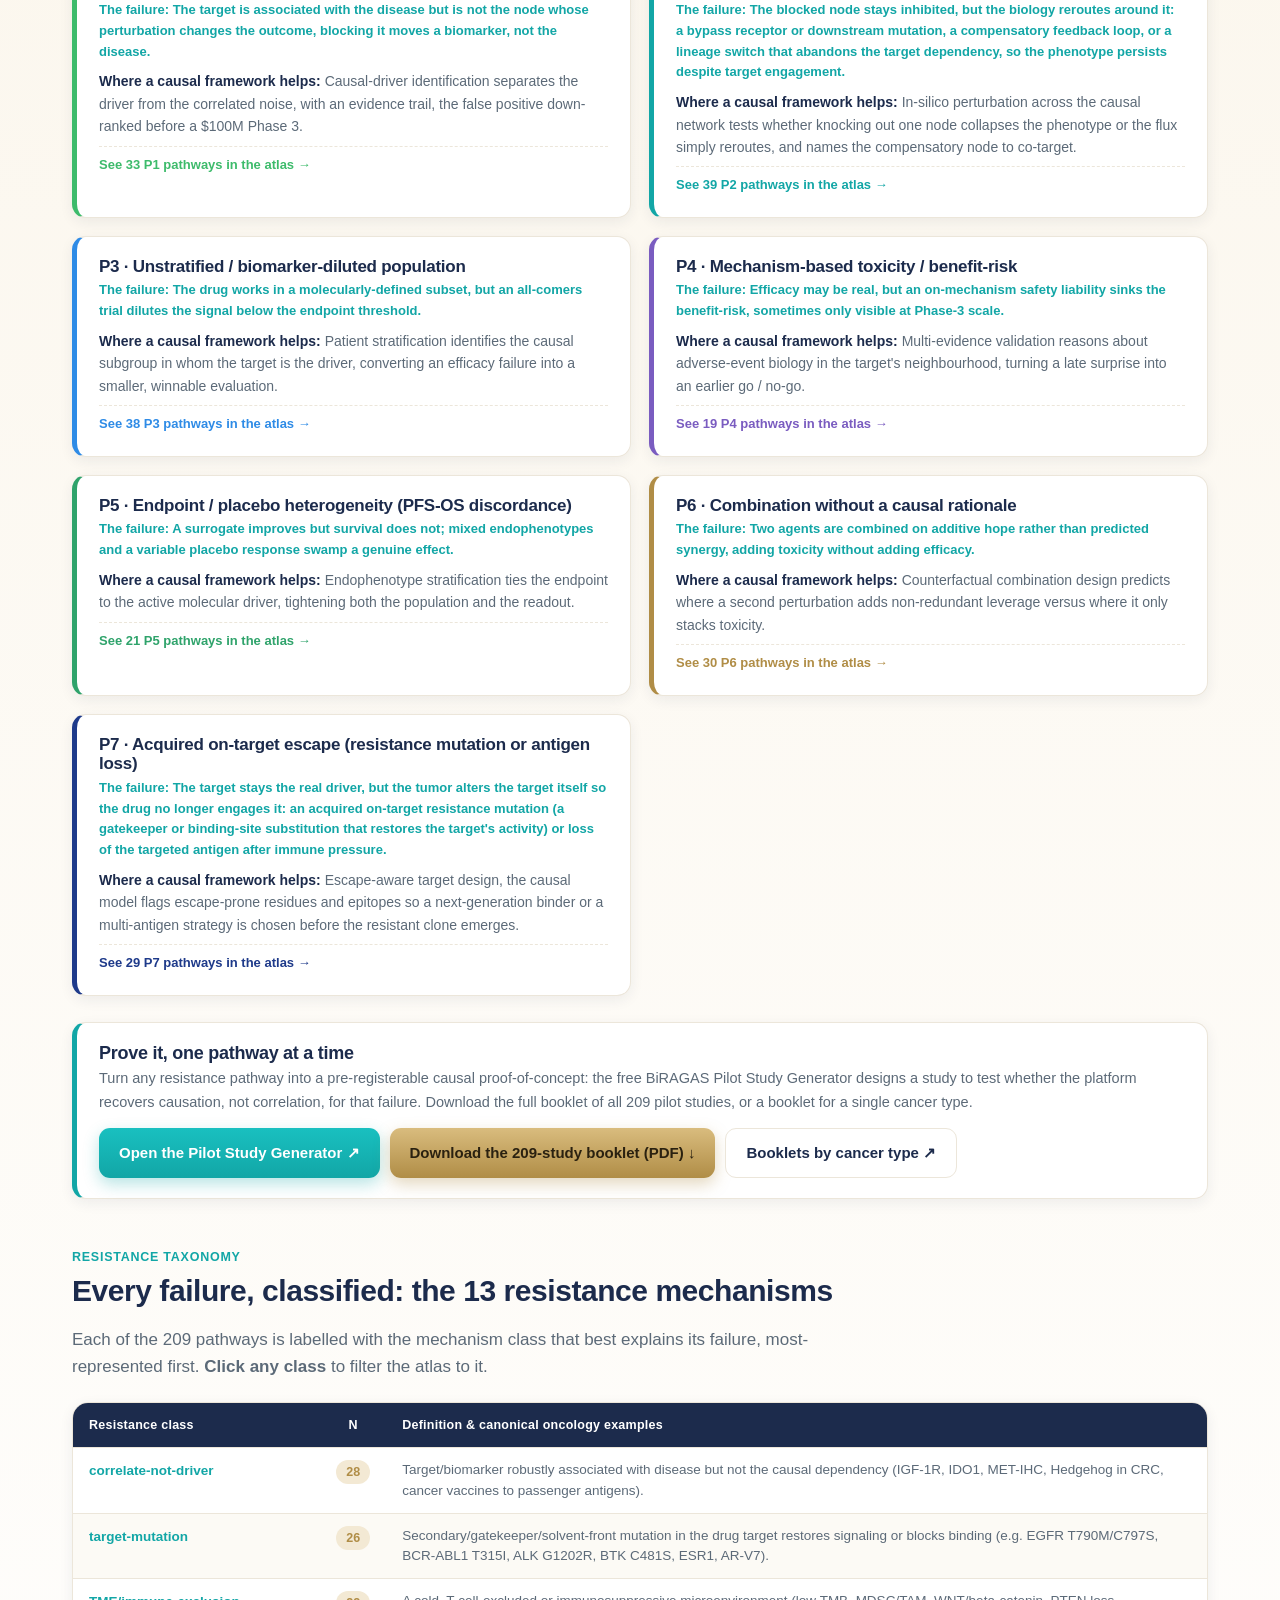
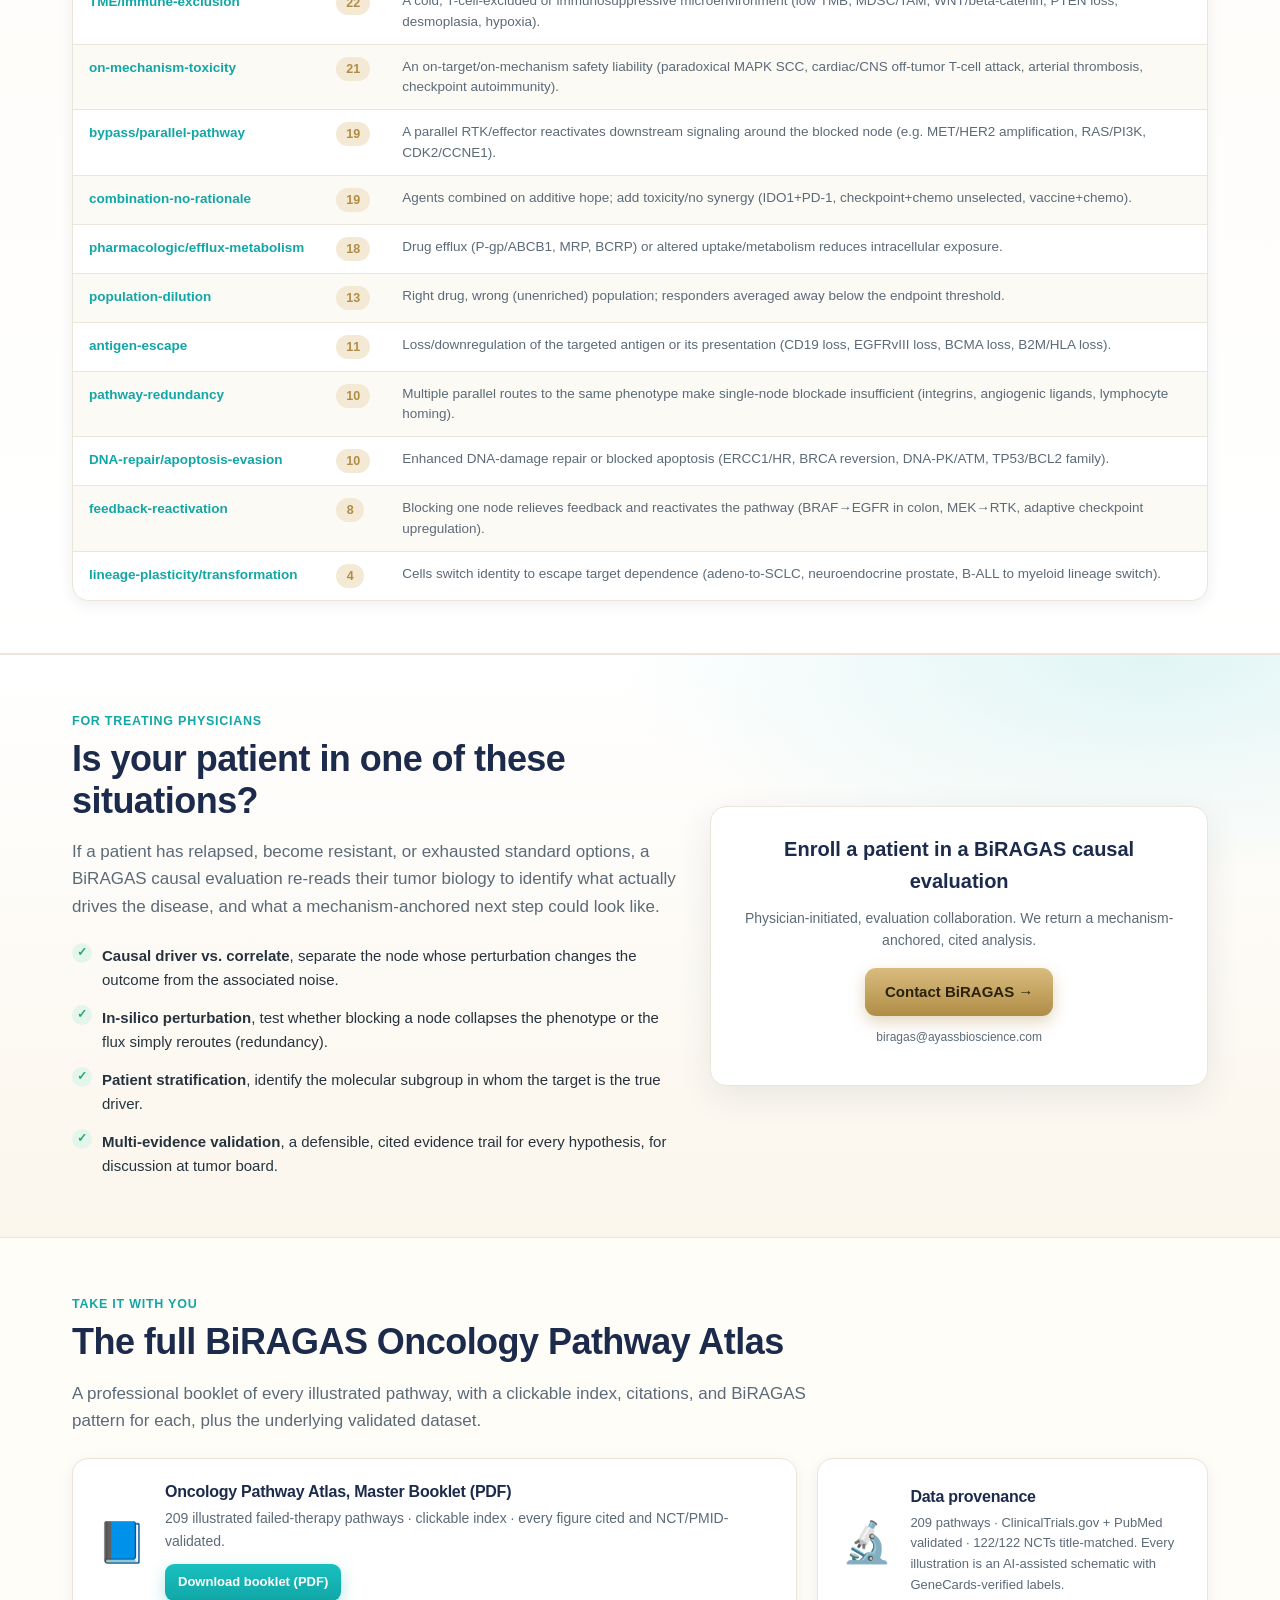
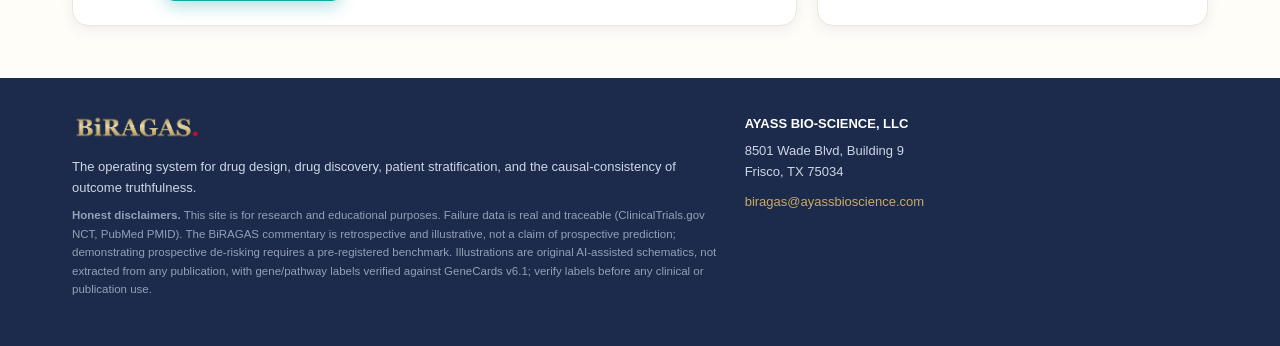
==== commit e91eb461: "v2 gallery: add 'Generate' link-outs to the live BiRAGAS Illustrator engine (nav, hero, per-card); u" ====
--- a/v2/index.html
+++ b/v2/index.html
@@ -20,7 +20,8 @@
       <a href="#why">Why BiRAGAS</a>
       <a href="#physicians">For Physicians</a>
       <a href="#download">Download</a>
-      <a class="btn btn-teal btn-sm" href="https://biragas-pilot.fly.dev" target="_blank" rel="noopener">Pilot Studies ↗</a>
+      <a class="btn btn-ghost btn-sm" href="https://biragasillustrator.ai" target="_blank" rel="noopener">Generate figures ↗</a>
+      <a class="btn btn-teal btn-sm" href="https://biragas-pilot-v2.fly.dev" target="_blank" rel="noopener">Pilot Studies ↗</a>
       <a class="btn btn-gold btn-sm" href="#physicians">Enroll a patient</a>
     </nav>
   </div>
@@ -35,6 +36,7 @@
       <p class="lead">An atlas of <b>209 cited failed cancer therapies</b> and their documented resistance mechanisms, across <b>27 solid and blood cancers</b>. For patients who have relapsed or become resistant, BiRAGAS re-reads the biology to separate the causal driver from the noise.</p>
       <div class="cta">
         <a class="btn btn-teal" href="#atlas">Explore the cancer atlas</a>
+        <a class="btn btn-gold" href="https://biragasillustrator.ai" target="_blank" rel="noopener">Generate your own figure ↗</a>
         <a class="btn btn-ghost" href="#physicians">For treating physicians →</a>
       </div>
       <div class="stats">
@@ -173,6 +175,6 @@
 </footer>
 
 <div id="toast" class="toast hidden"></div>
-<script src="app.js?v=32"></script>
+<script src="app.js?v=33"></script>
 </body>
 </html>
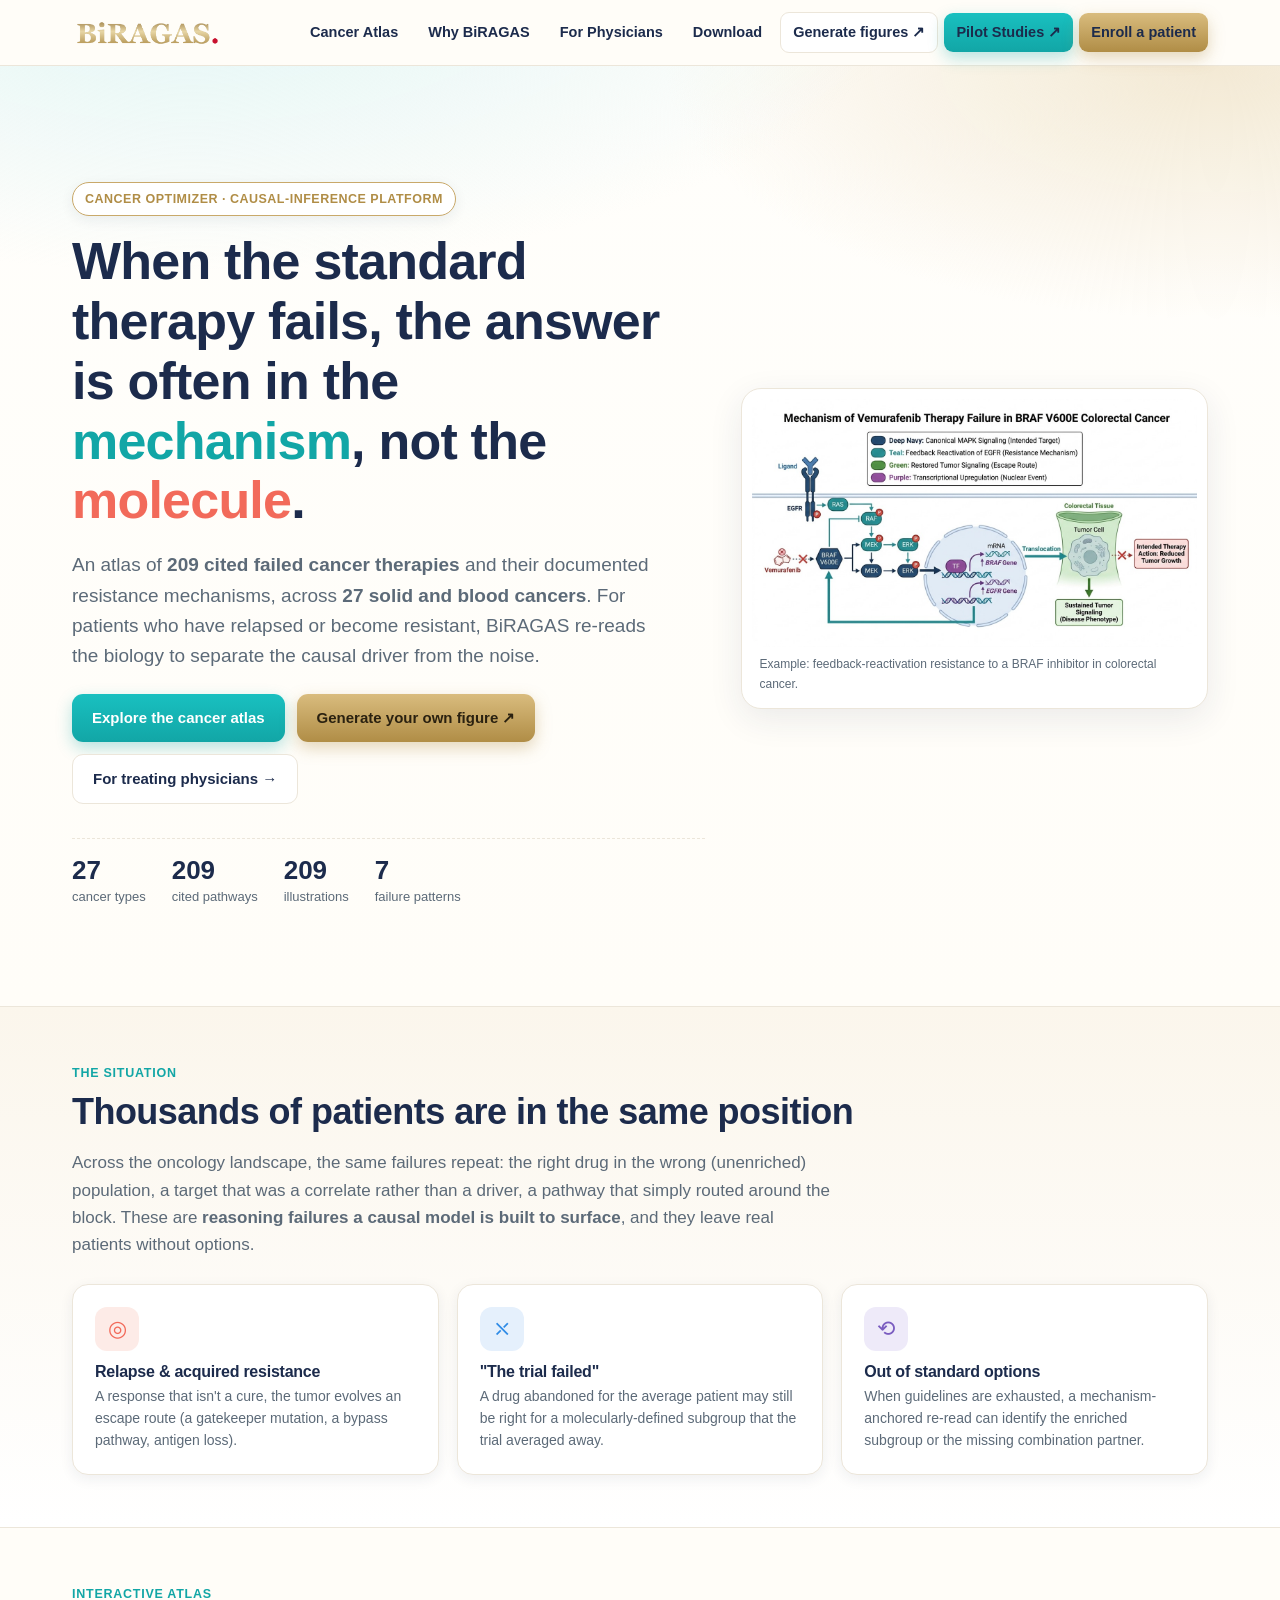
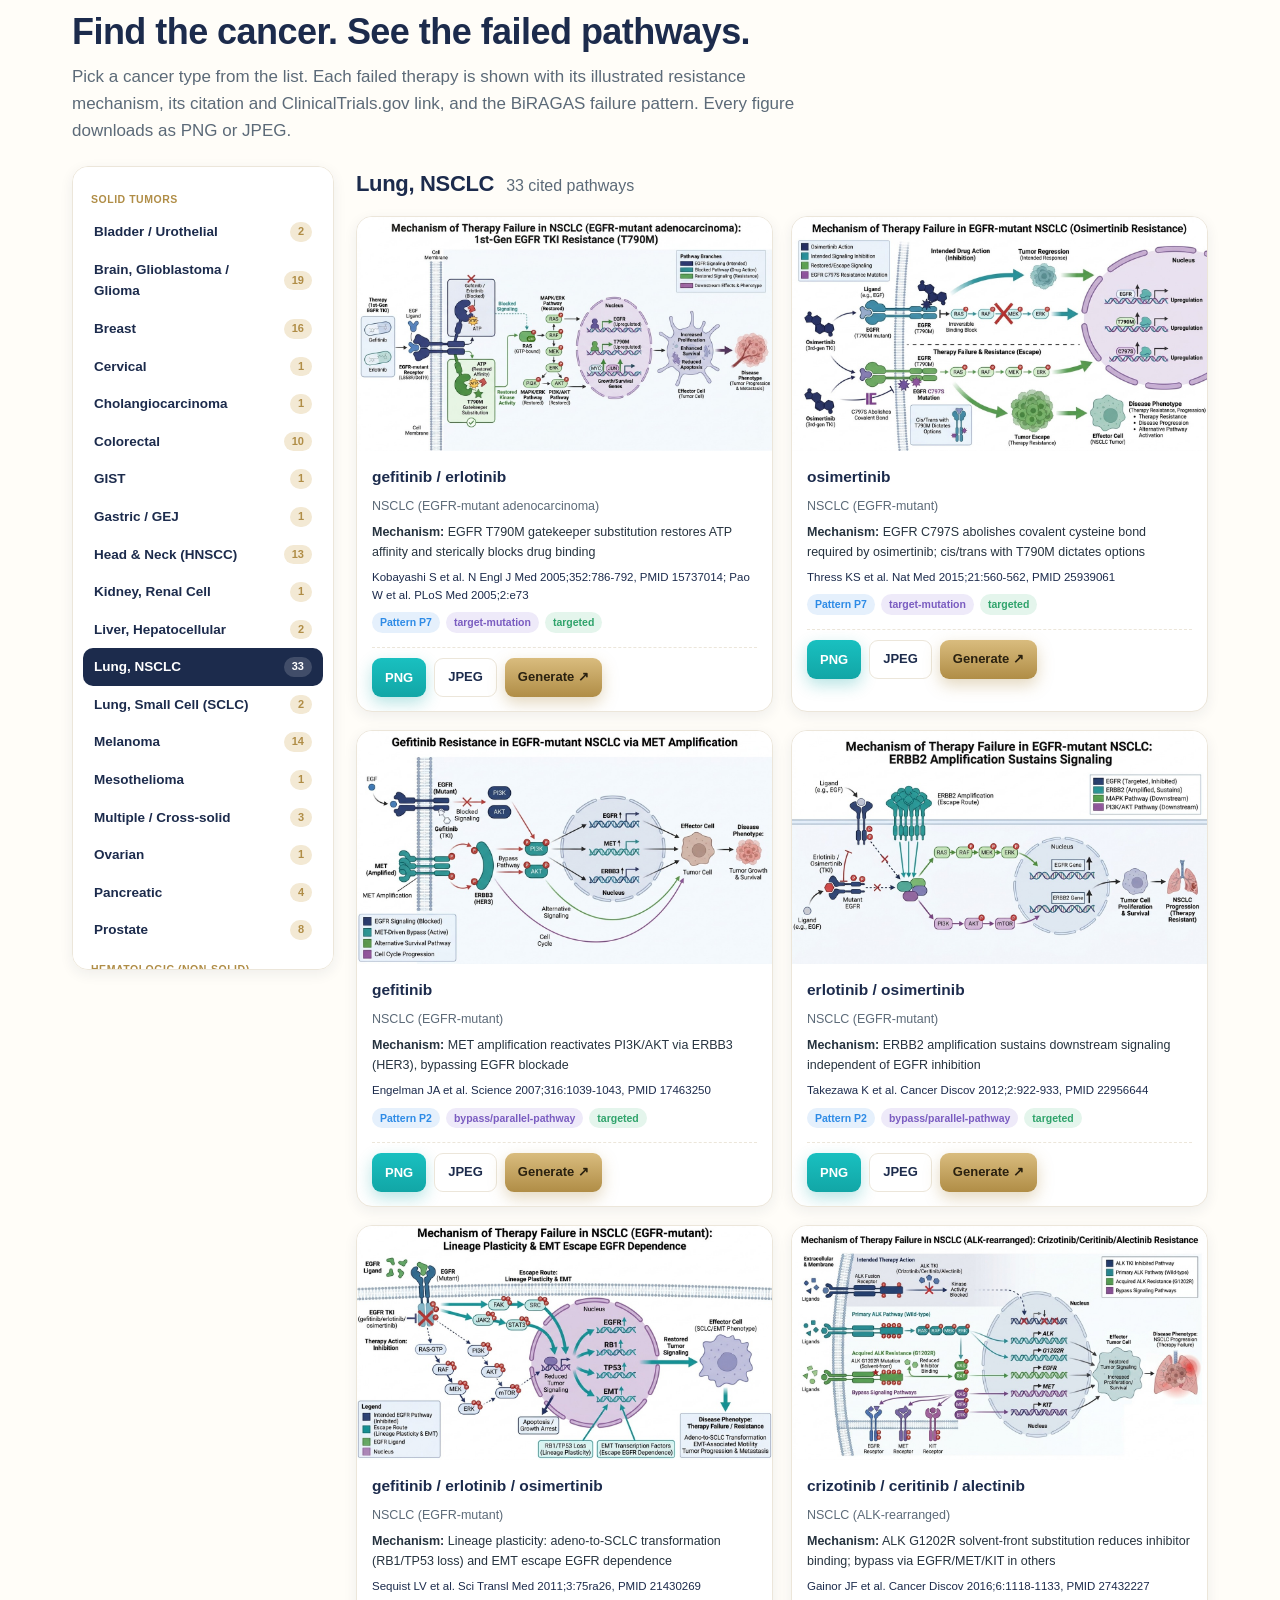
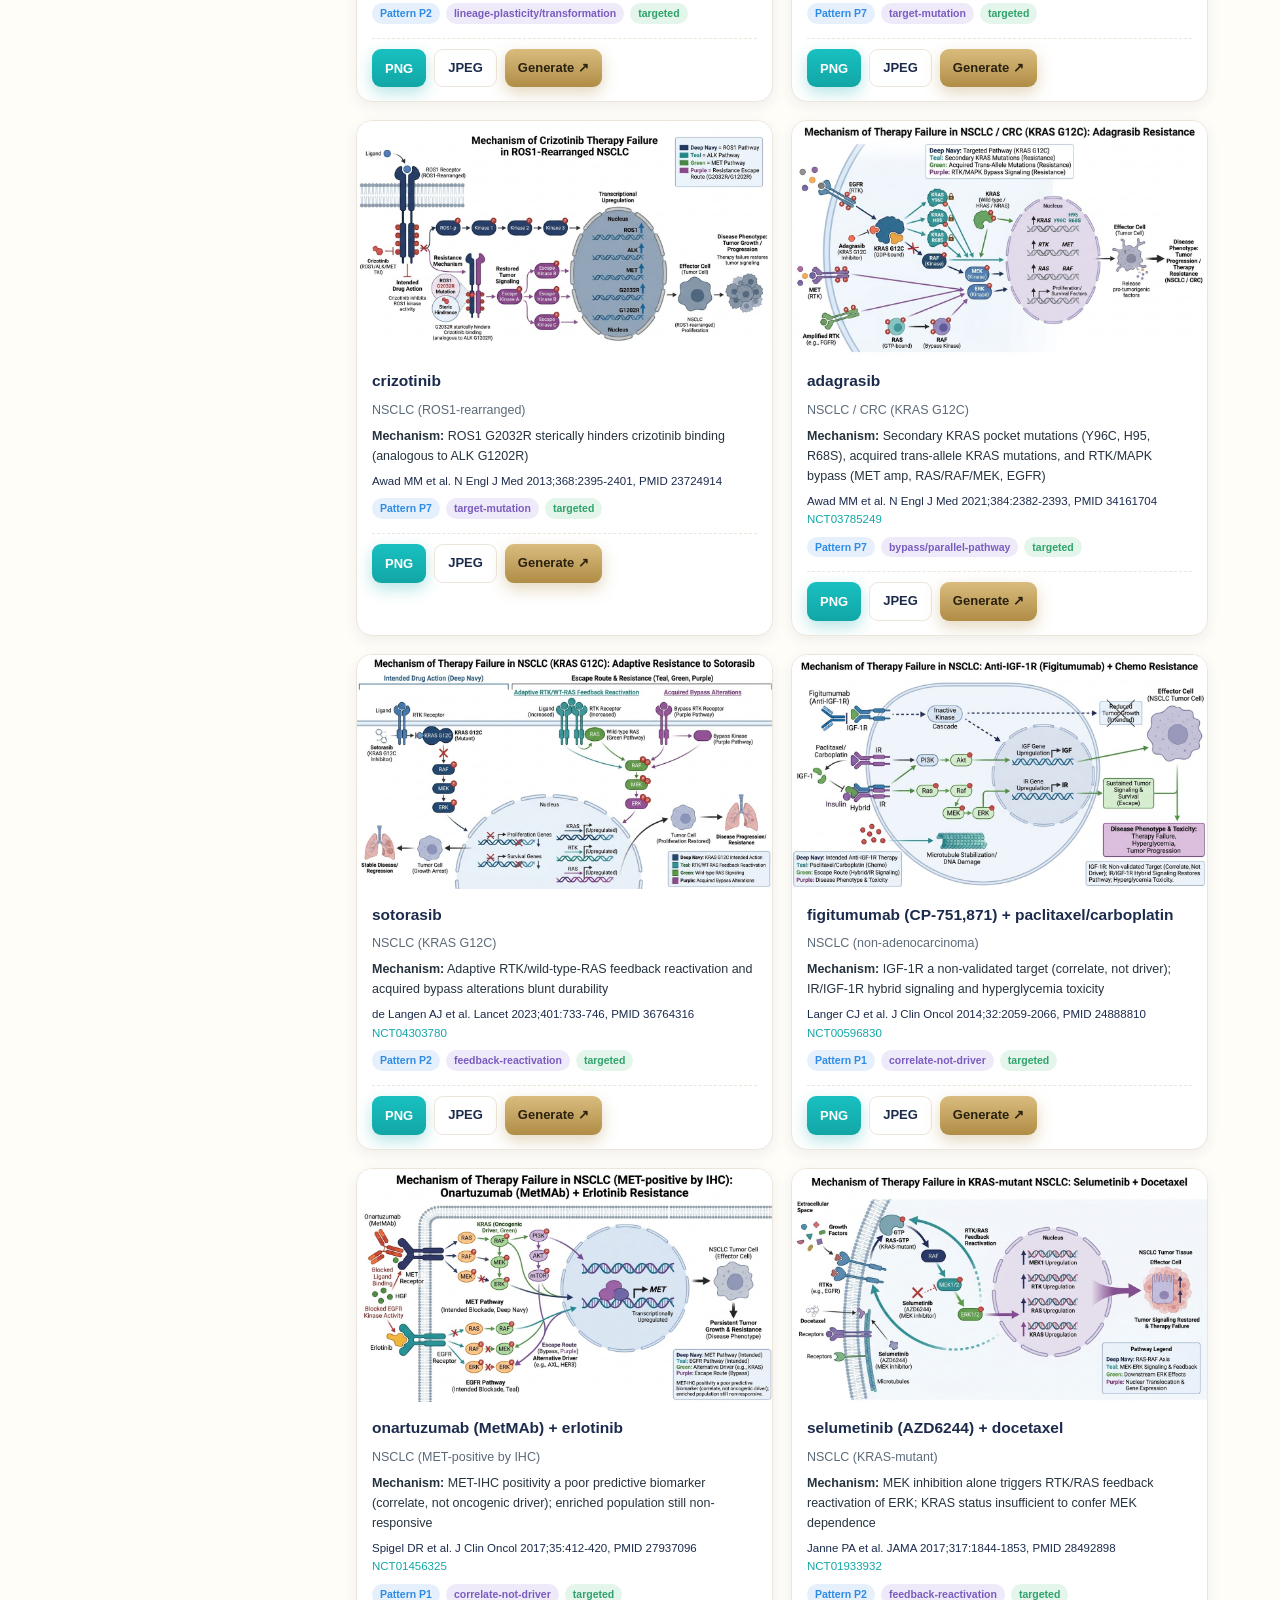
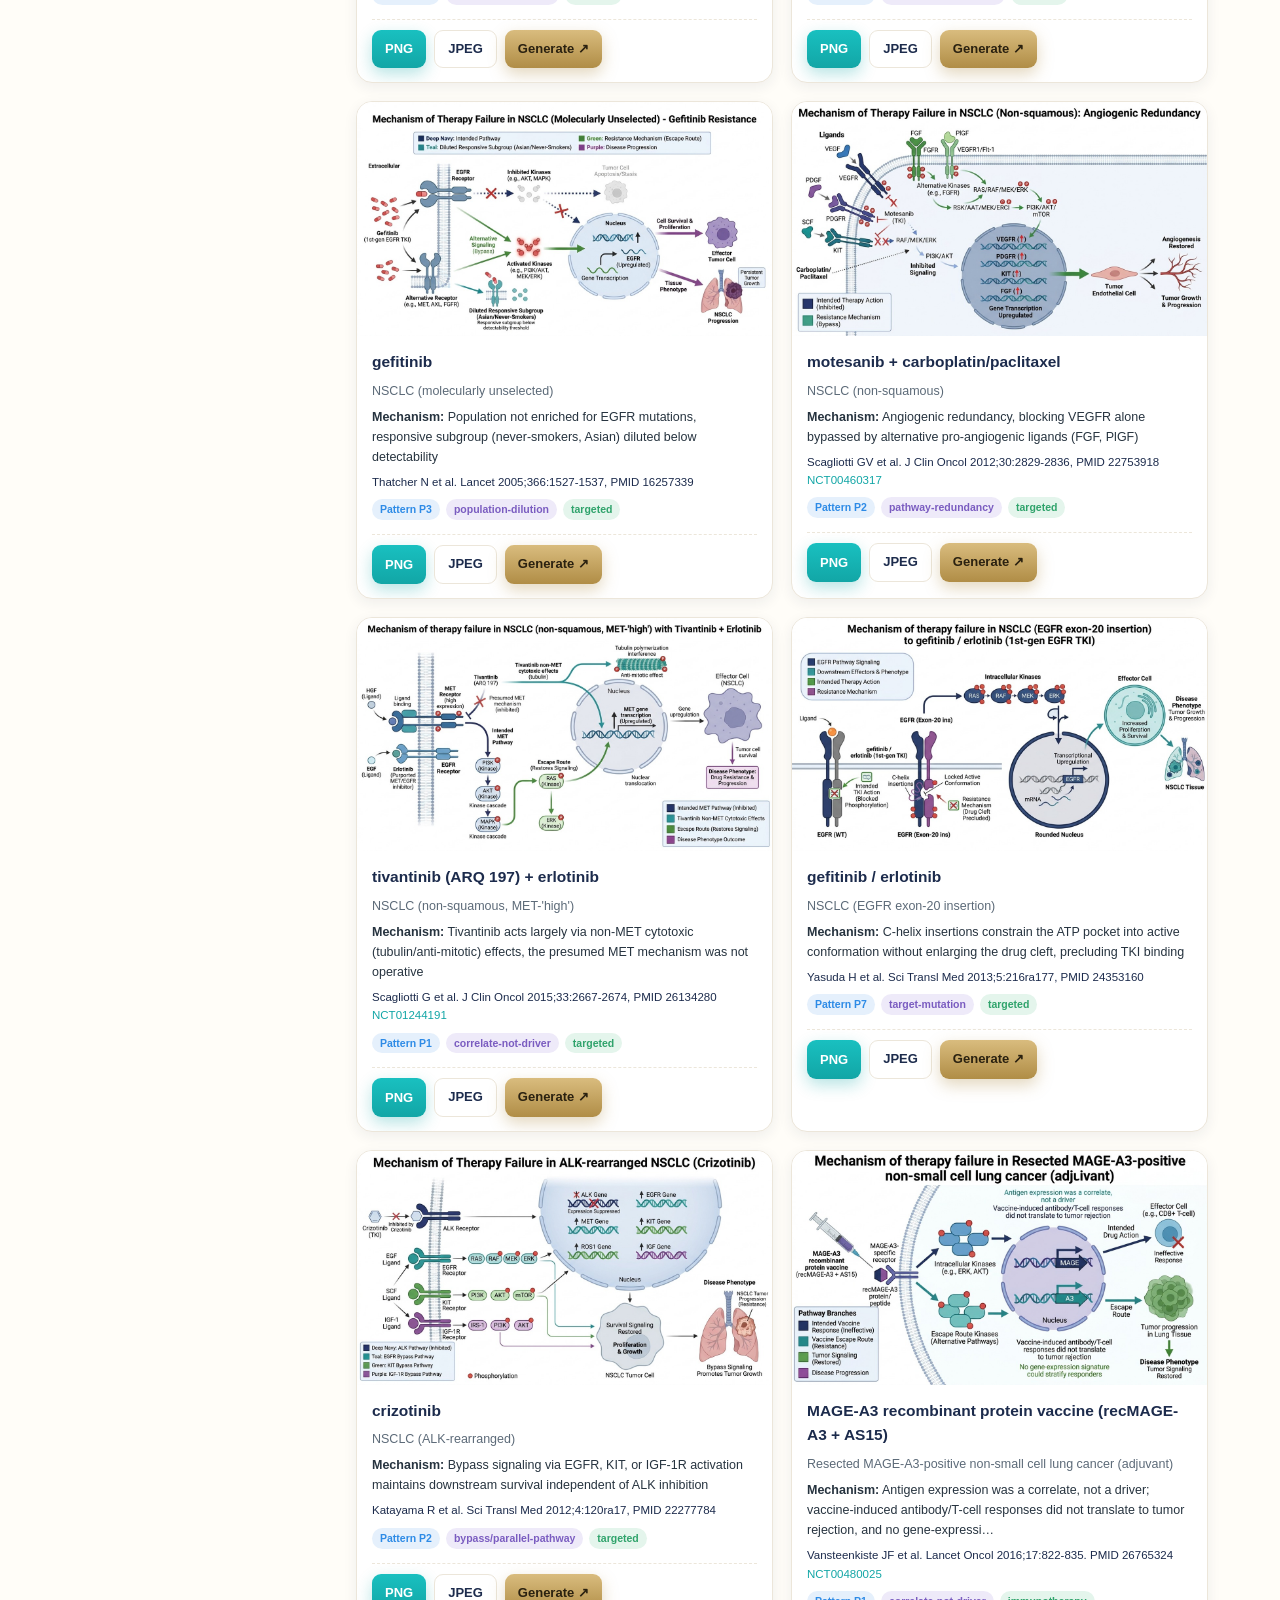
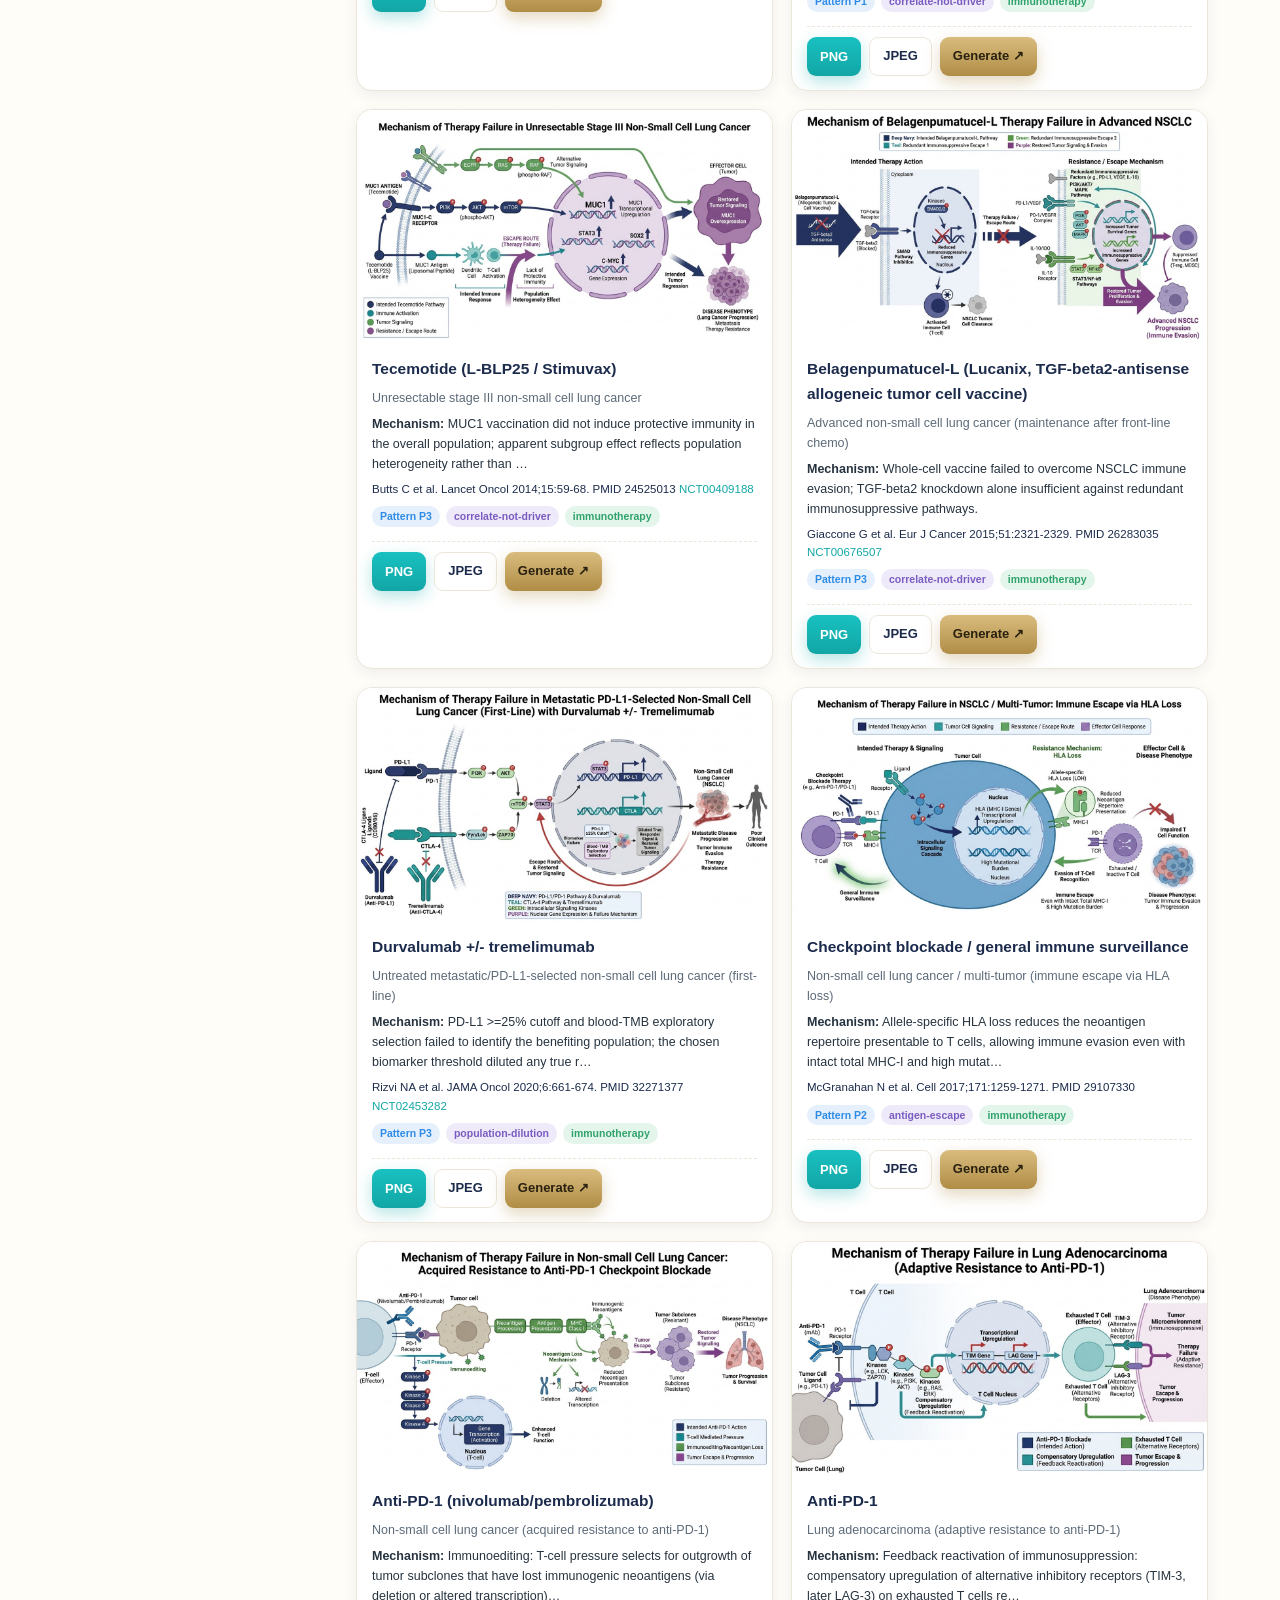
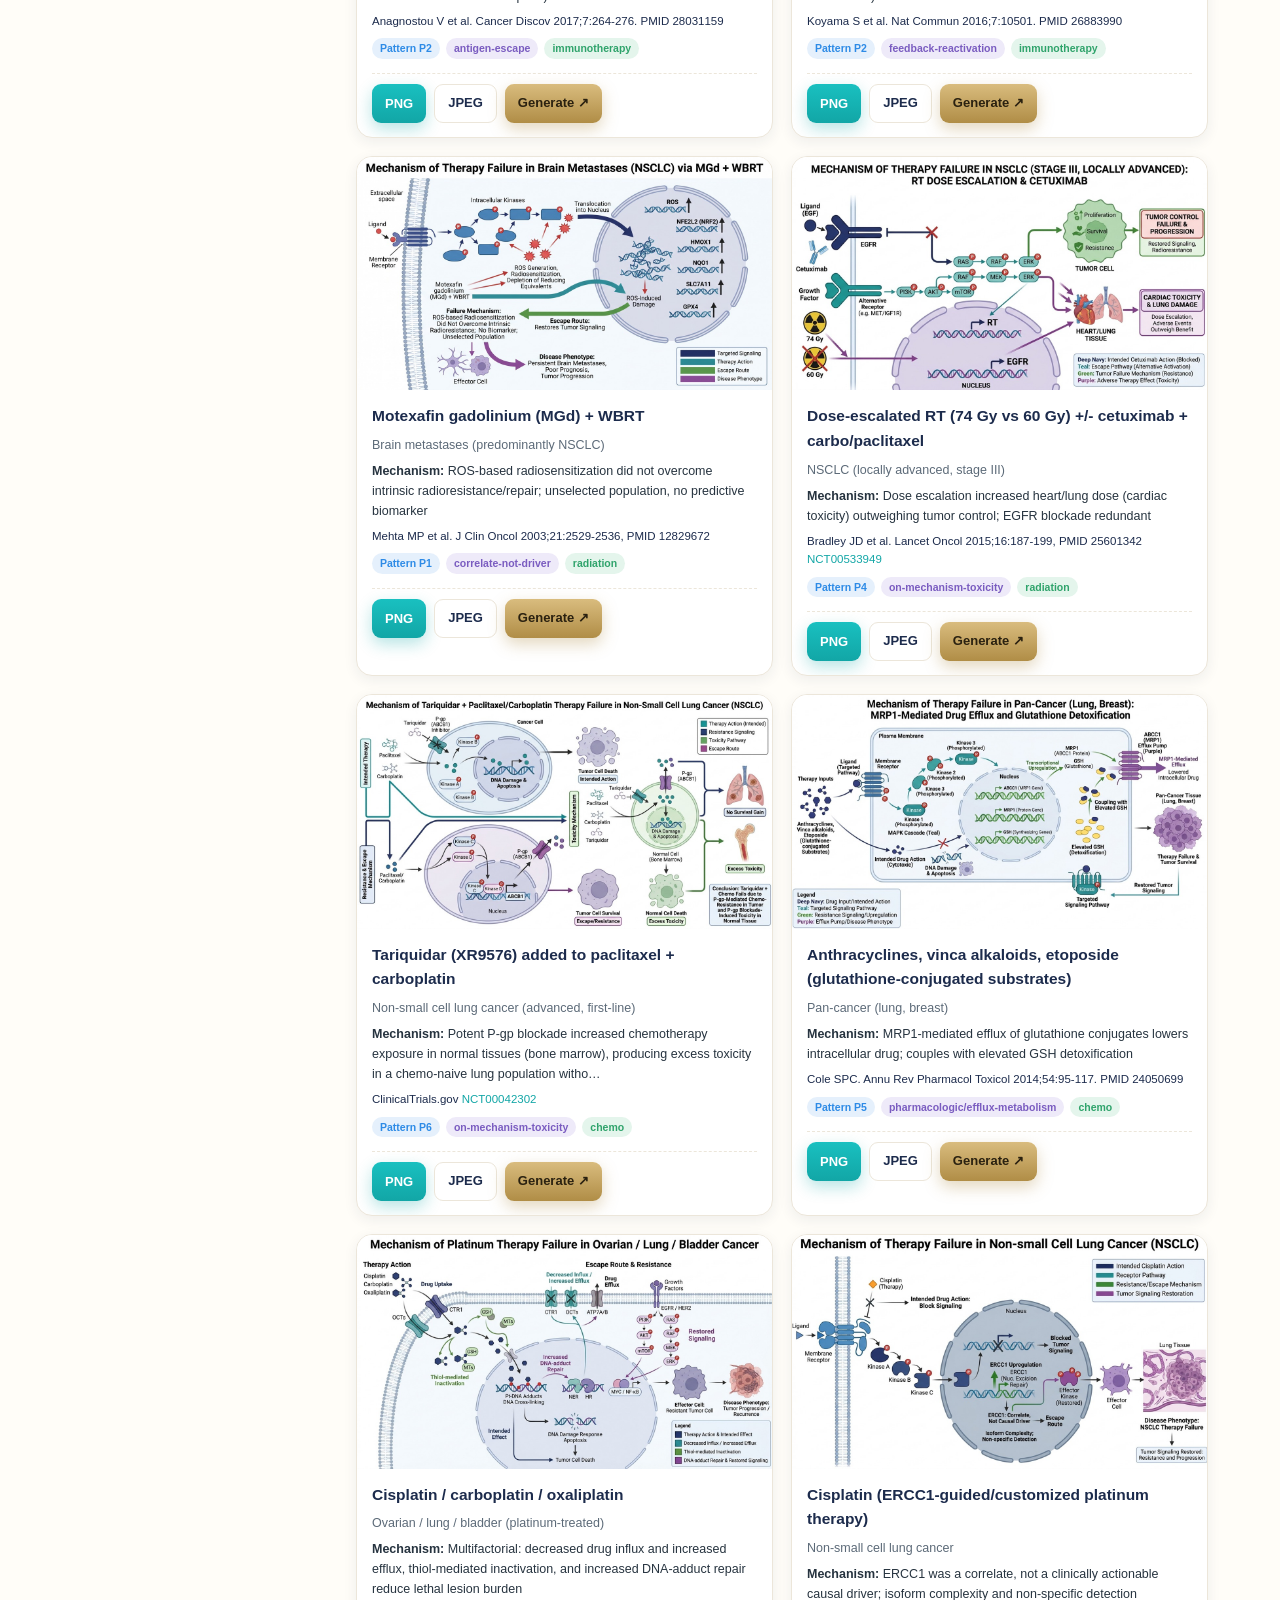
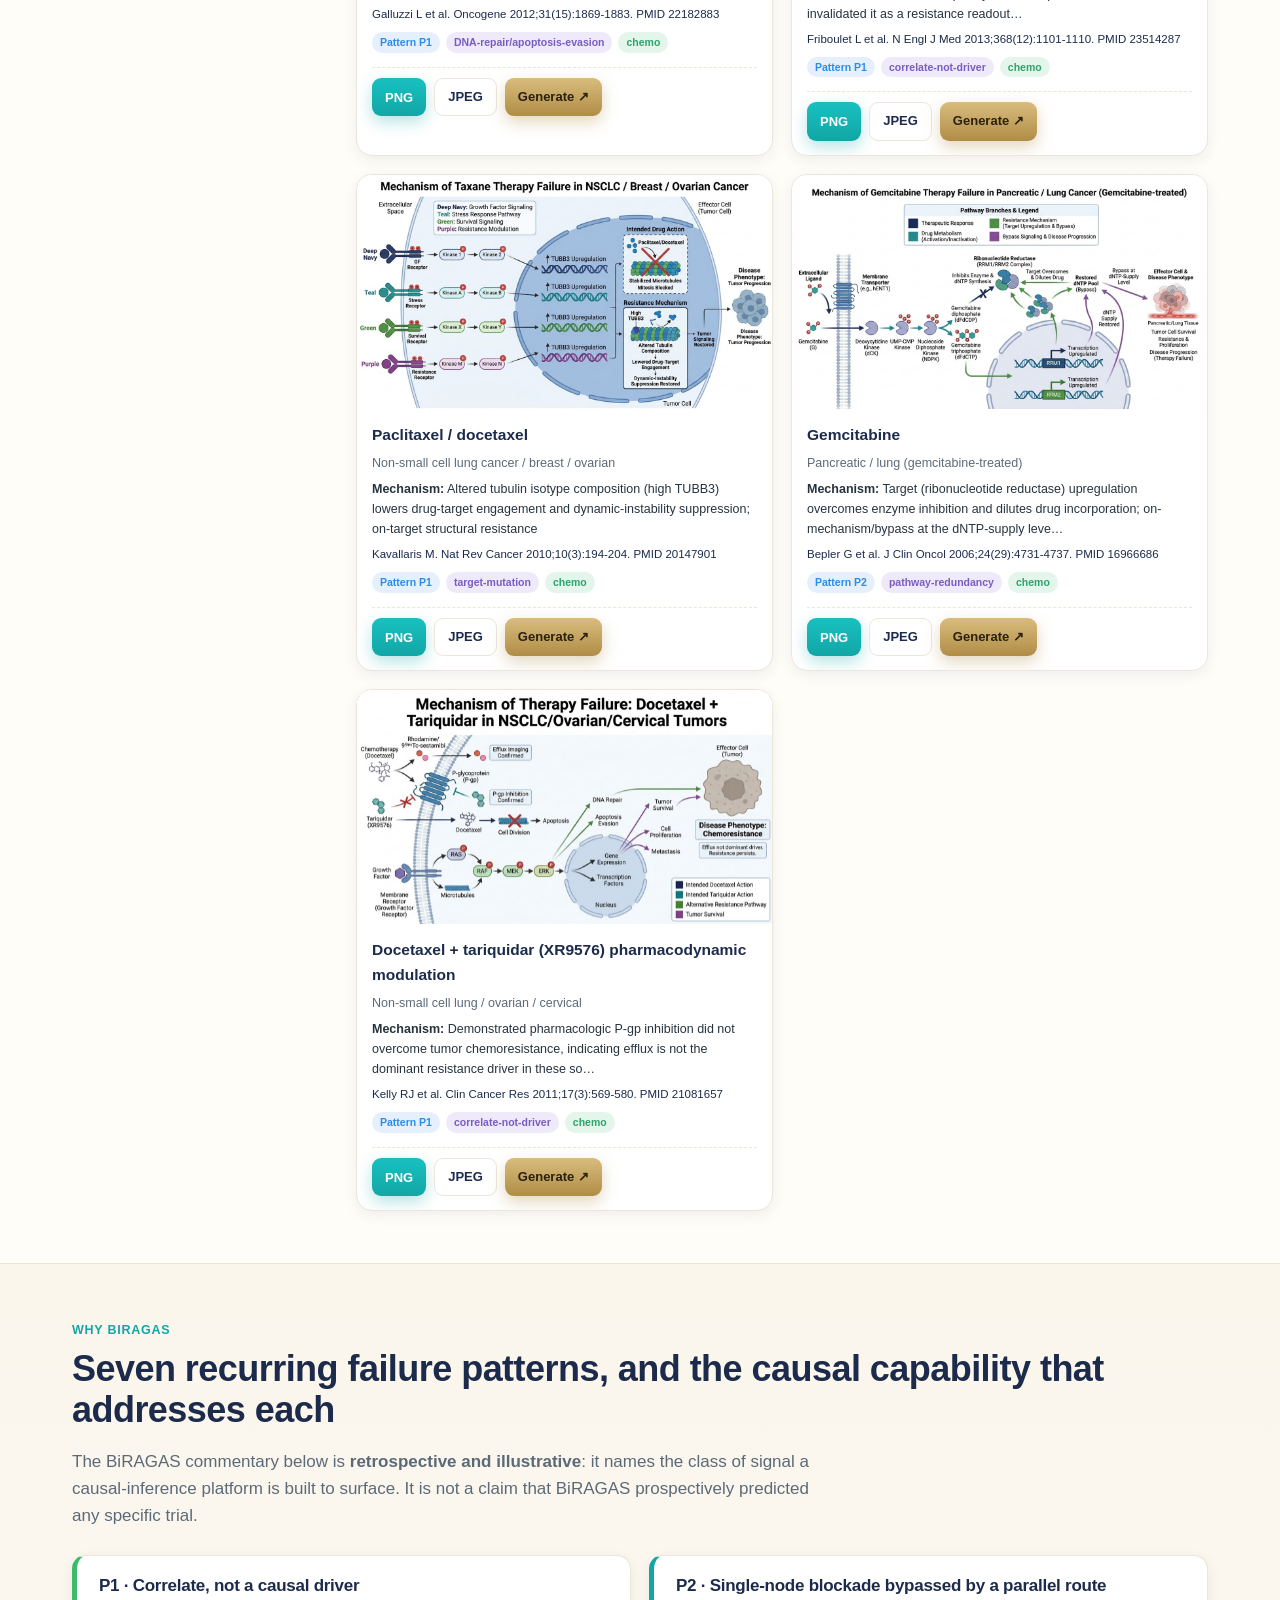
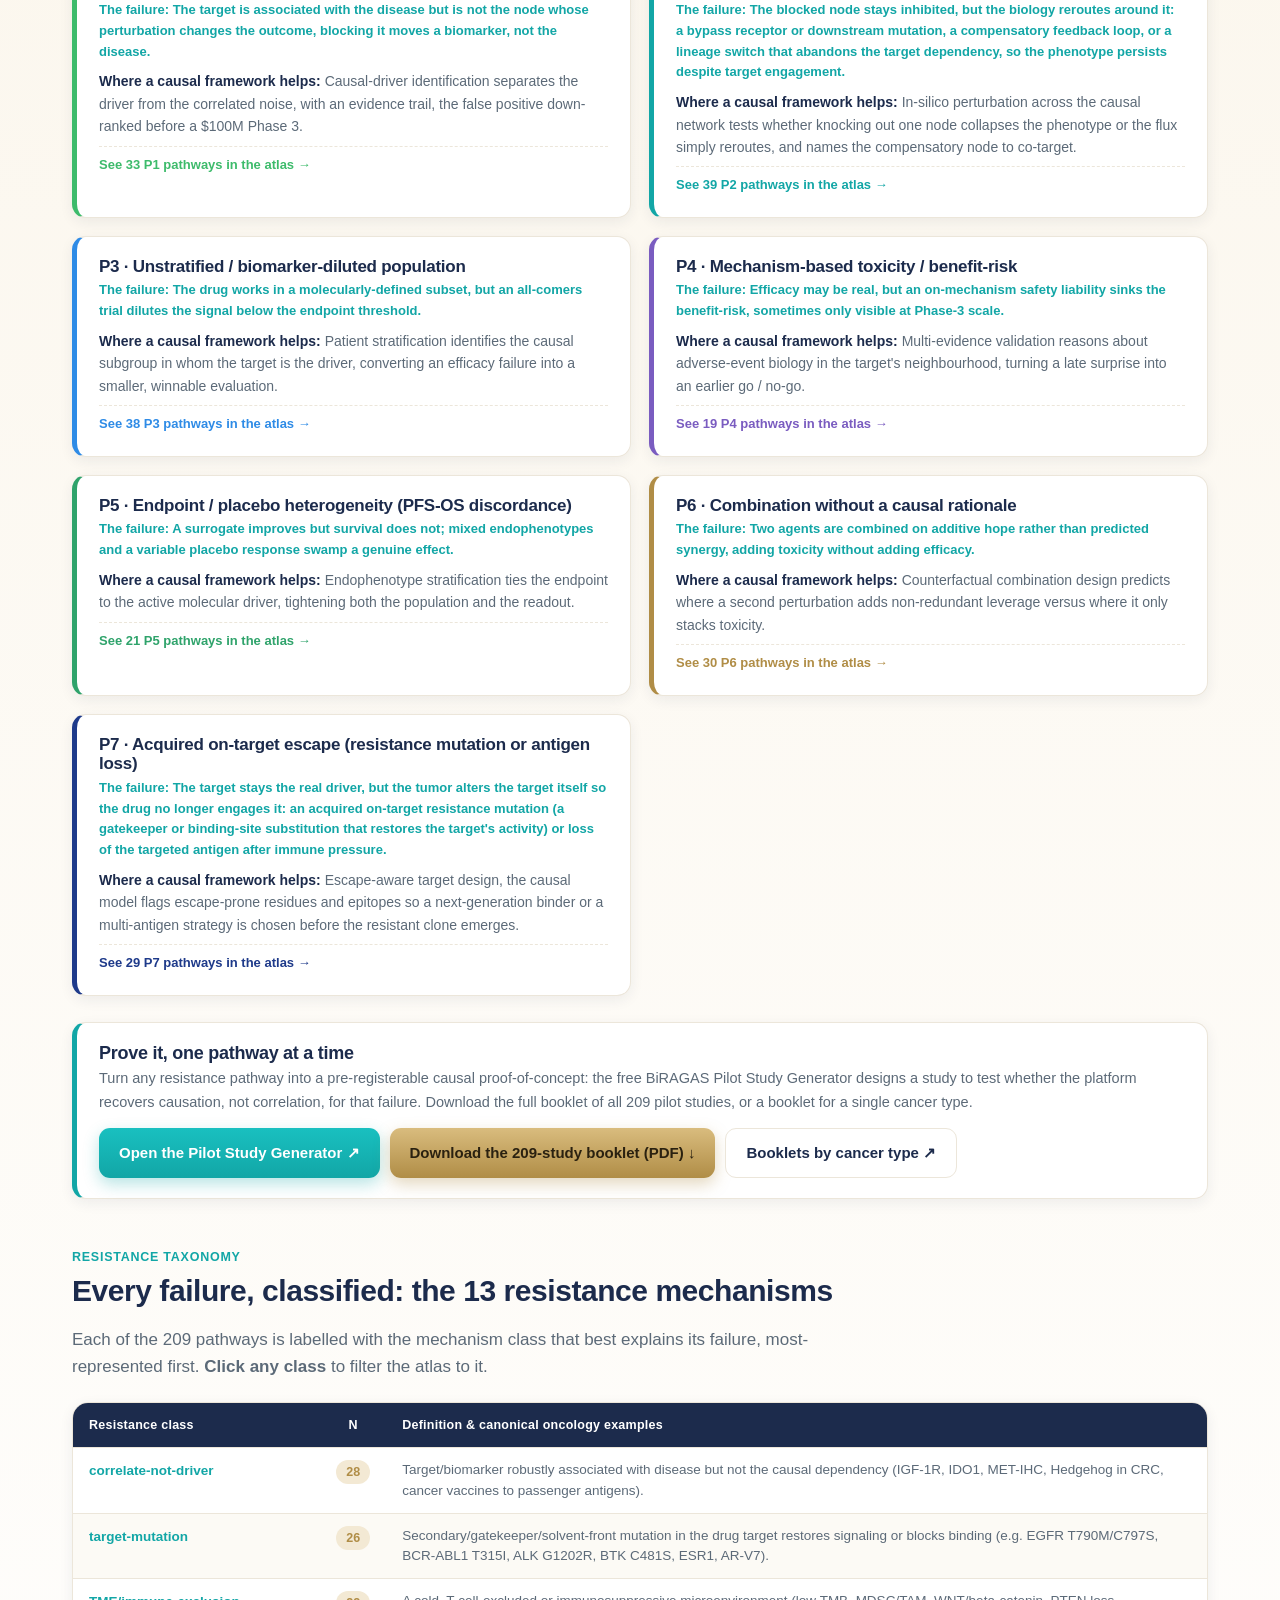
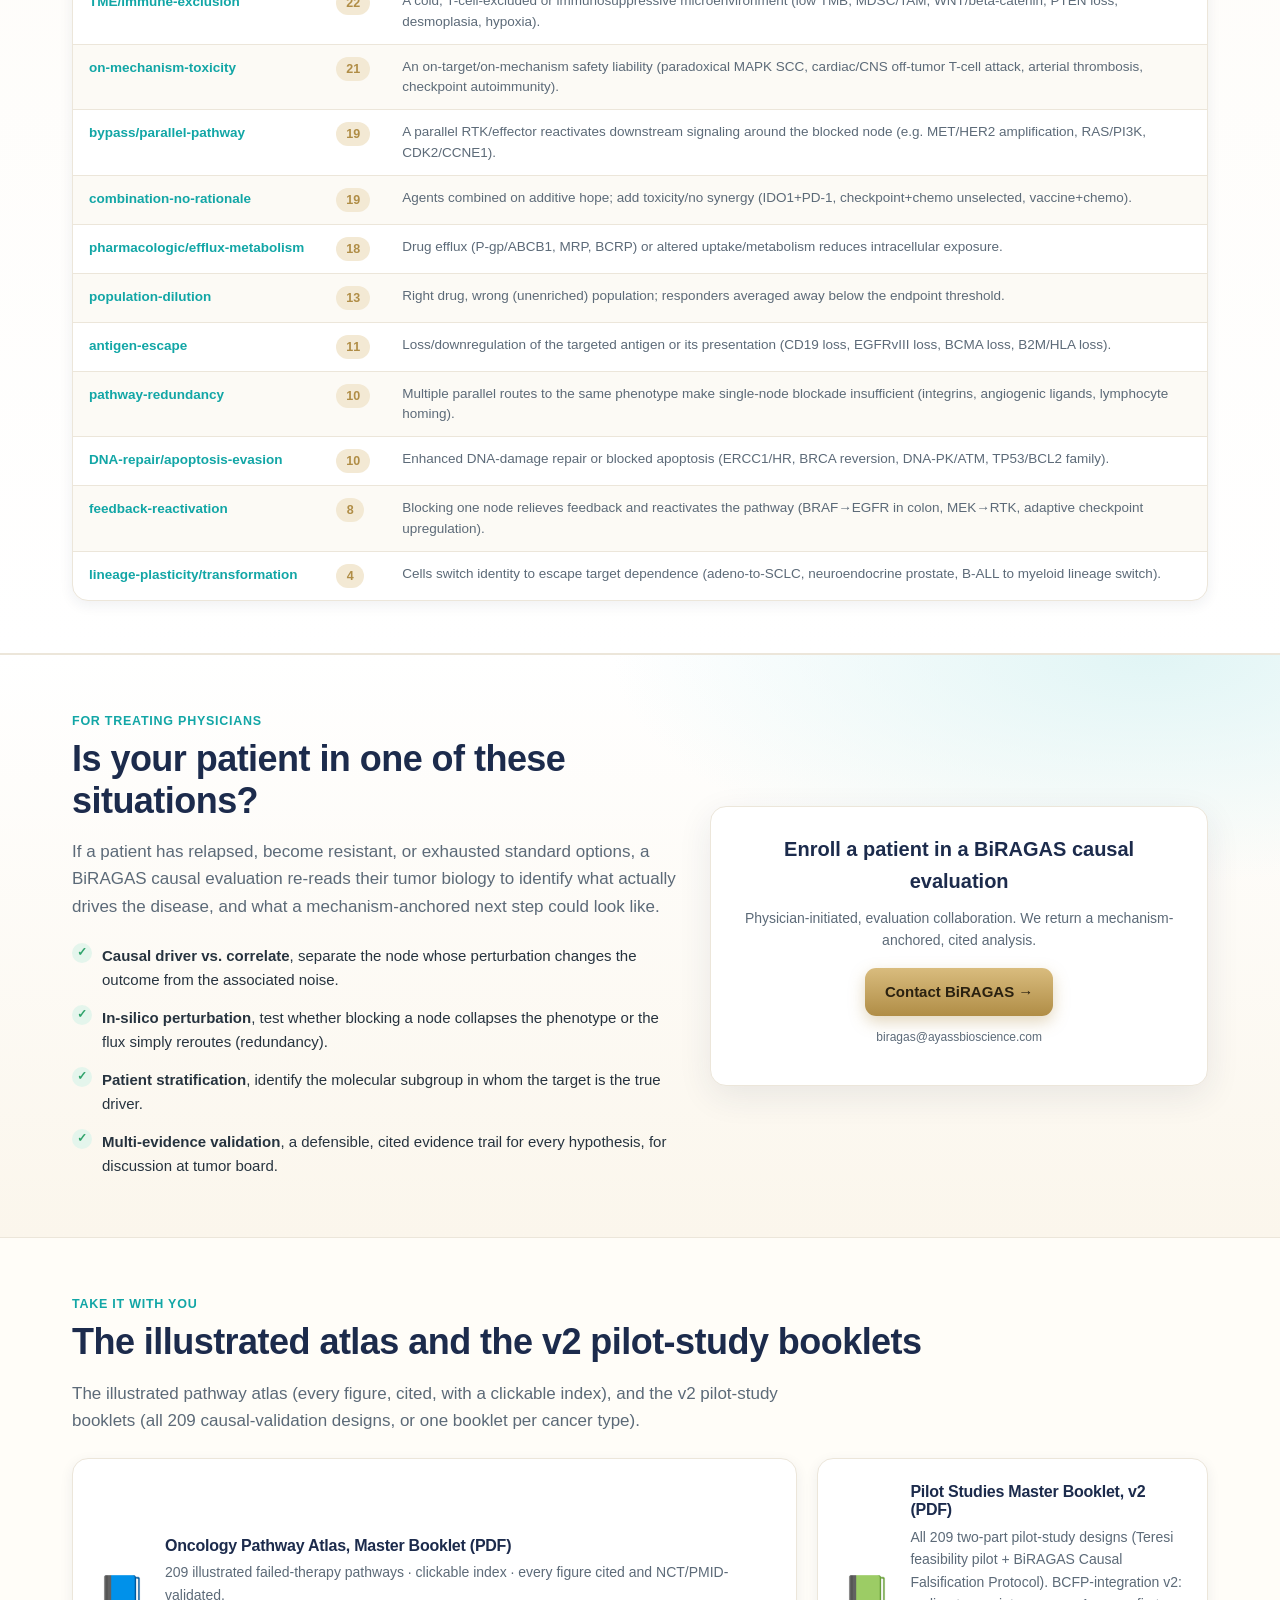
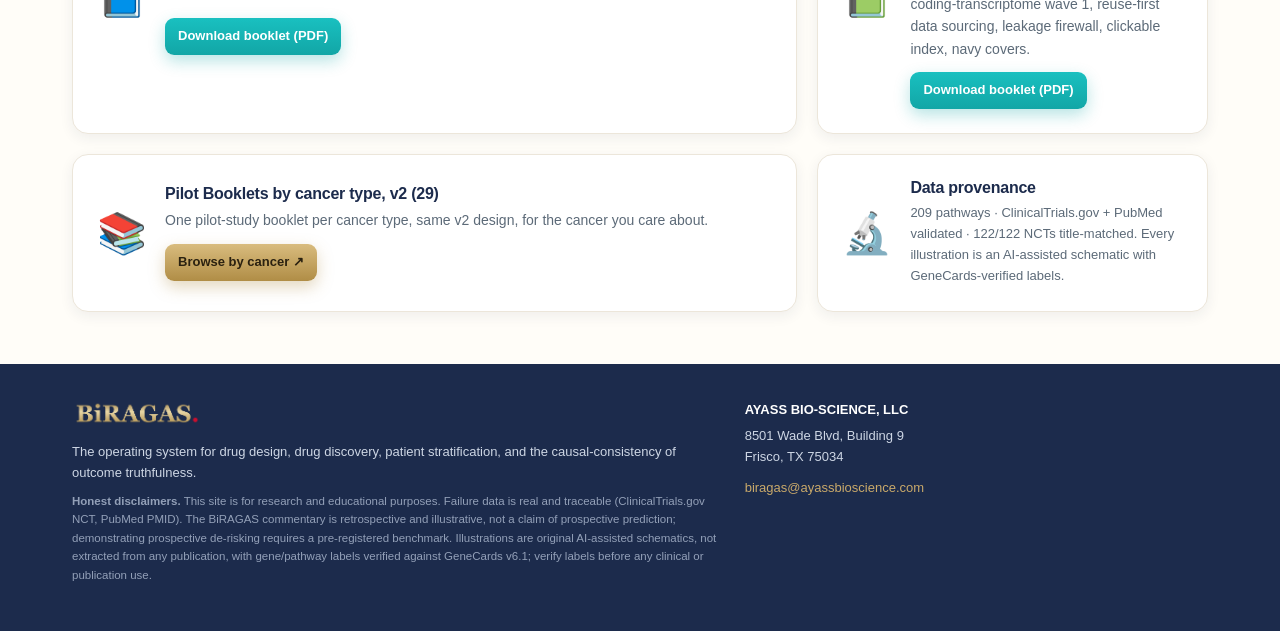
==== commit fe8fdb3c: "Download section: add v2 pilot-study booklets (master + by-cancer) alongside the illustrations atlas" ====
--- a/v2/index.html
+++ b/v2/index.html
@@ -93,7 +93,7 @@
       <h3 style="margin:0 0 4px;color:var(--navy);font-size:18px">Prove it, one pathway at a time</h3>
       <p style="color:var(--slate);font-size:14.5px;margin:0 0 14px">Turn any resistance pathway into a pre-registerable causal proof-of-concept: the free BiRAGAS Pilot Study Generator designs a study to test whether the platform recovers causation, not correlation, for that failure. Download the full booklet of all 209 pilot studies, or a booklet for a single cancer type.</p>
       <div style="display:flex;gap:10px;flex-wrap:wrap">
-        <a class="btn btn-teal" href="https://biragas-pilot.fly.dev" target="_blank" rel="noopener">Open the Pilot Study Generator ↗</a>
+        <a class="btn btn-teal" href="https://biragas-pilot-v2.fly.dev" target="_blank" rel="noopener">Open the Pilot Study Generator ↗</a>
         <a class="btn btn-gold" href="https://github.com/mayasss-gif/biragas-cancer-optimizer/releases/download/pilot-studies-booklet/BiRAGAS_Oncology_Pilot_Studies_Booklet.pdf" target="_blank" rel="noopener">Download the 209-study booklet (PDF) ↓</a>
         <a class="btn btn-ghost" href="https://github.com/mayasss-gif/biragas-cancer-optimizer/releases/tag/pilot-booklets-by-cancer" target="_blank" rel="noopener">Booklets by cancer type ↗</a>
       </div>
@@ -137,8 +137,8 @@
 <section id="download">
   <div class="wrap">
     <span class="section-tag">Take it with you</span>
-    <h2 class="title">The full BiRAGAS Oncology Pathway Atlas</h2>
-    <p class="lede">A professional booklet of every illustrated pathway, with a clickable index, citations, and BiRAGAS pattern for each, plus the underlying validated dataset.</p>
+    <h2 class="title">The illustrated atlas and the v2 pilot-study booklets</h2>
+    <p class="lede">The illustrated pathway atlas (every figure, cited, with a clickable index), and the v2 pilot-study booklets (all 209 causal-validation designs, or one booklet per cancer type).</p>
     <div class="dl-grid">
       <div class="dl-card">
         <div class="ic">📘</div>
@@ -146,6 +146,22 @@
           <h4 style="margin:0">Oncology Pathway Atlas, Master Booklet (PDF)</h4>
           <p style="color:var(--slate);font-size:14px;margin:6px 0 12px">209 illustrated failed-therapy pathways · clickable index · every figure cited and NCT/PMID-validated.</p>
           <a class="btn btn-teal btn-sm" href="assets/BiRAGAS_Oncology_Pathway_Atlas.pdf?v=32" download>Download booklet (PDF)</a>
+        </div>
+      </div>
+      <div class="dl-card">
+        <div class="ic">📗</div>
+        <div>
+          <h4 style="margin:0">Pilot Studies Master Booklet, v2 (PDF)</h4>
+          <p style="color:var(--slate);font-size:14px;margin:6px 0 12px">All 209 two-part pilot-study designs (Teresi feasibility pilot + BiRAGAS Causal Falsification Protocol). BCFP-integration v2: coding-transcriptome wave 1, reuse-first data sourcing, leakage firewall, clickable index, navy covers.</p>
+          <a class="btn btn-teal btn-sm" href="https://github.com/mayasss-gif/biragas-cancer-optimizer/releases/download/pilot-studies-booklet/BiRAGAS_Oncology_Pilot_Studies_Booklet.pdf" target="_blank" rel="noopener">Download booklet (PDF)</a>
+        </div>
+      </div>
+      <div class="dl-card">
+        <div class="ic">📚</div>
+        <div>
+          <h4 style="margin:0">Pilot Booklets by cancer type, v2 (29)</h4>
+          <p style="color:var(--slate);font-size:14px;margin:6px 0 12px">One pilot-study booklet per cancer type, same v2 design, for the cancer you care about.</p>
+          <a class="btn btn-gold btn-sm" href="https://github.com/mayasss-gif/biragas-cancer-optimizer/releases/tag/pilot-booklets-by-cancer" target="_blank" rel="noopener">Browse by cancer ↗</a>
         </div>
       </div>
       <div class="dl-card">
